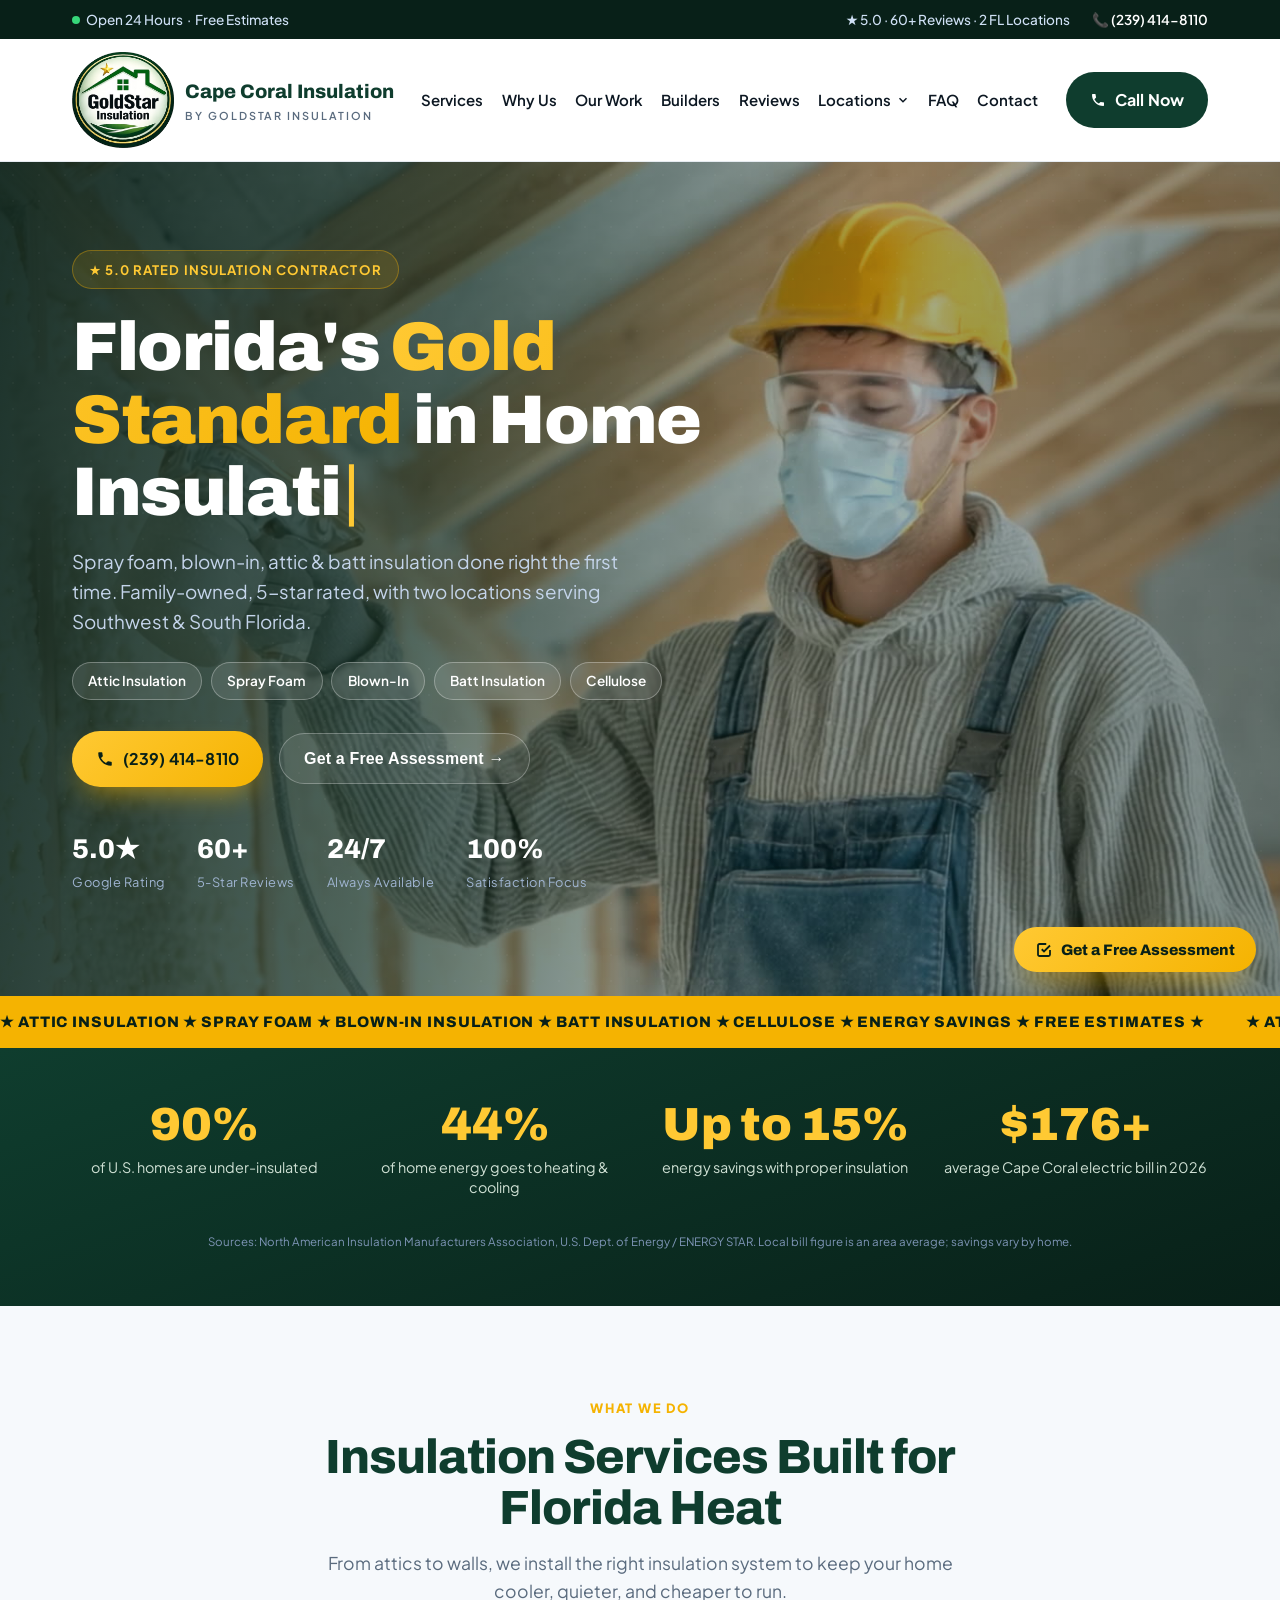
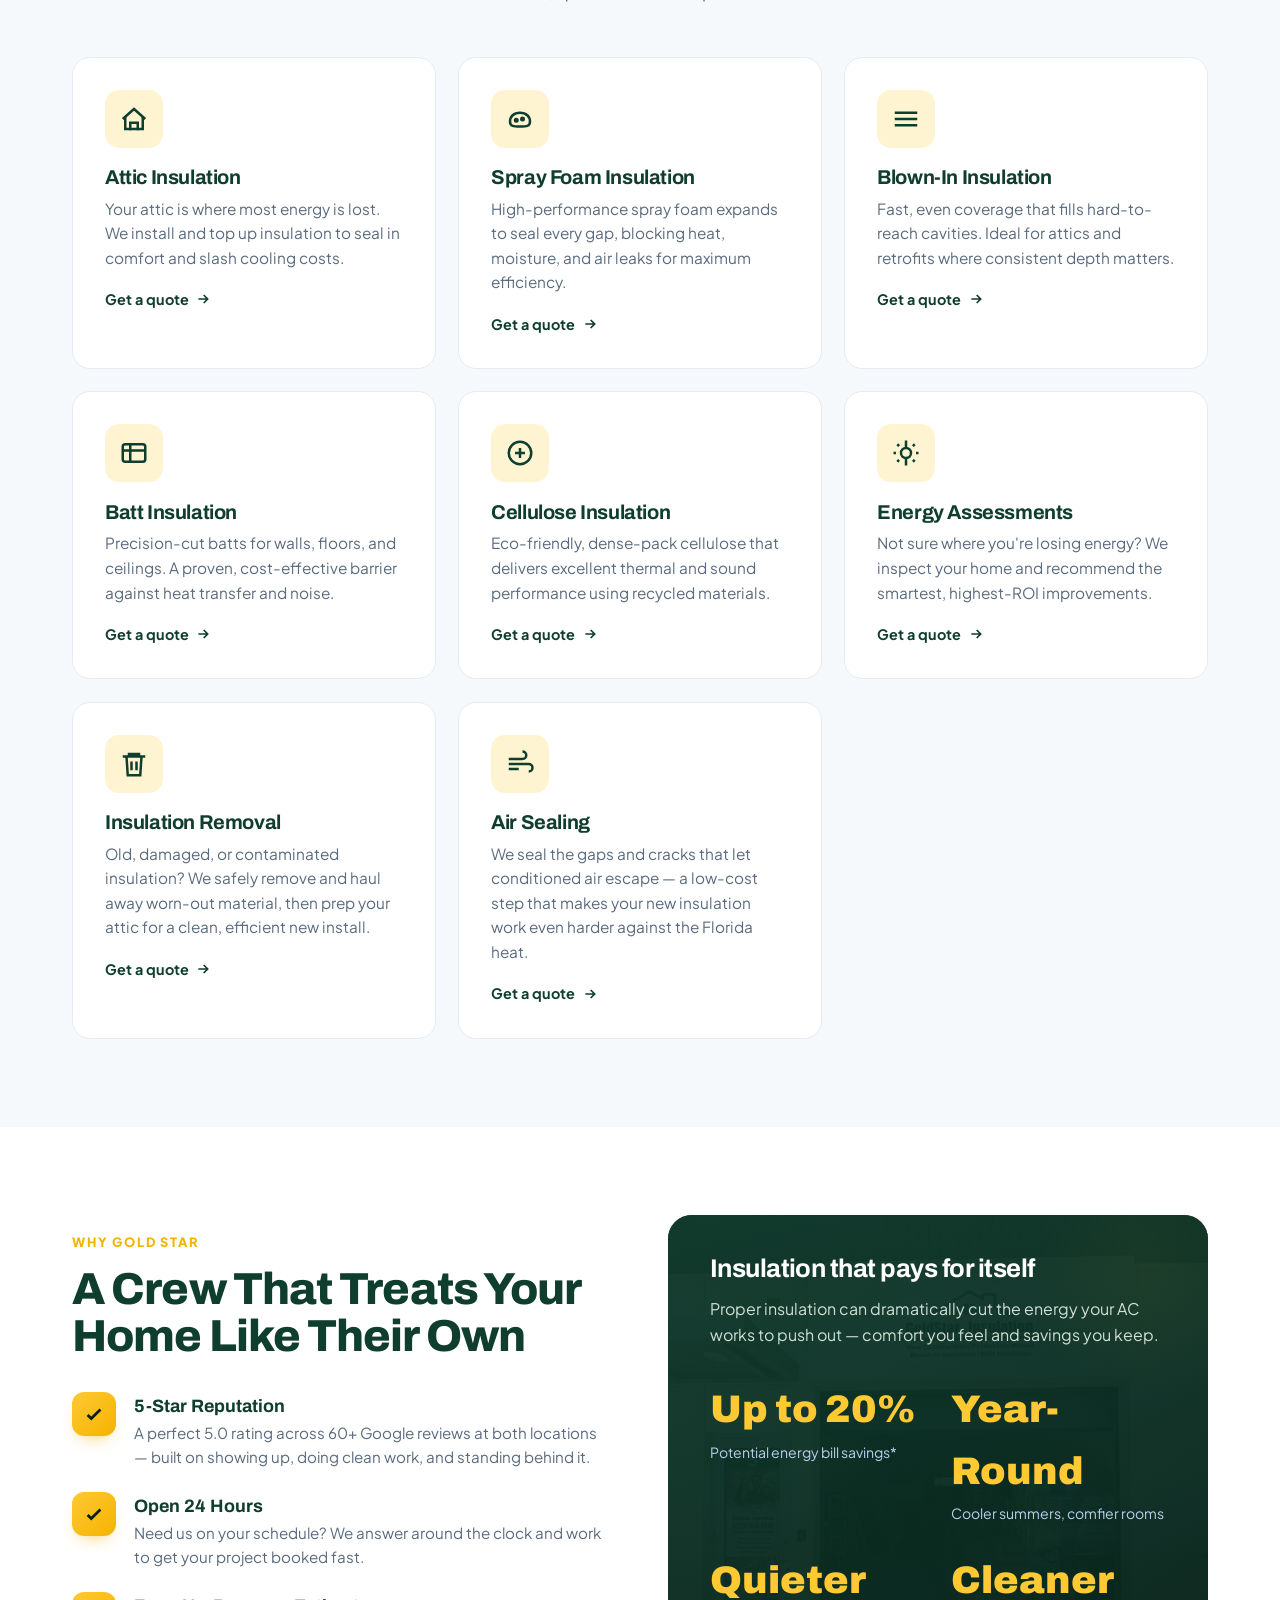
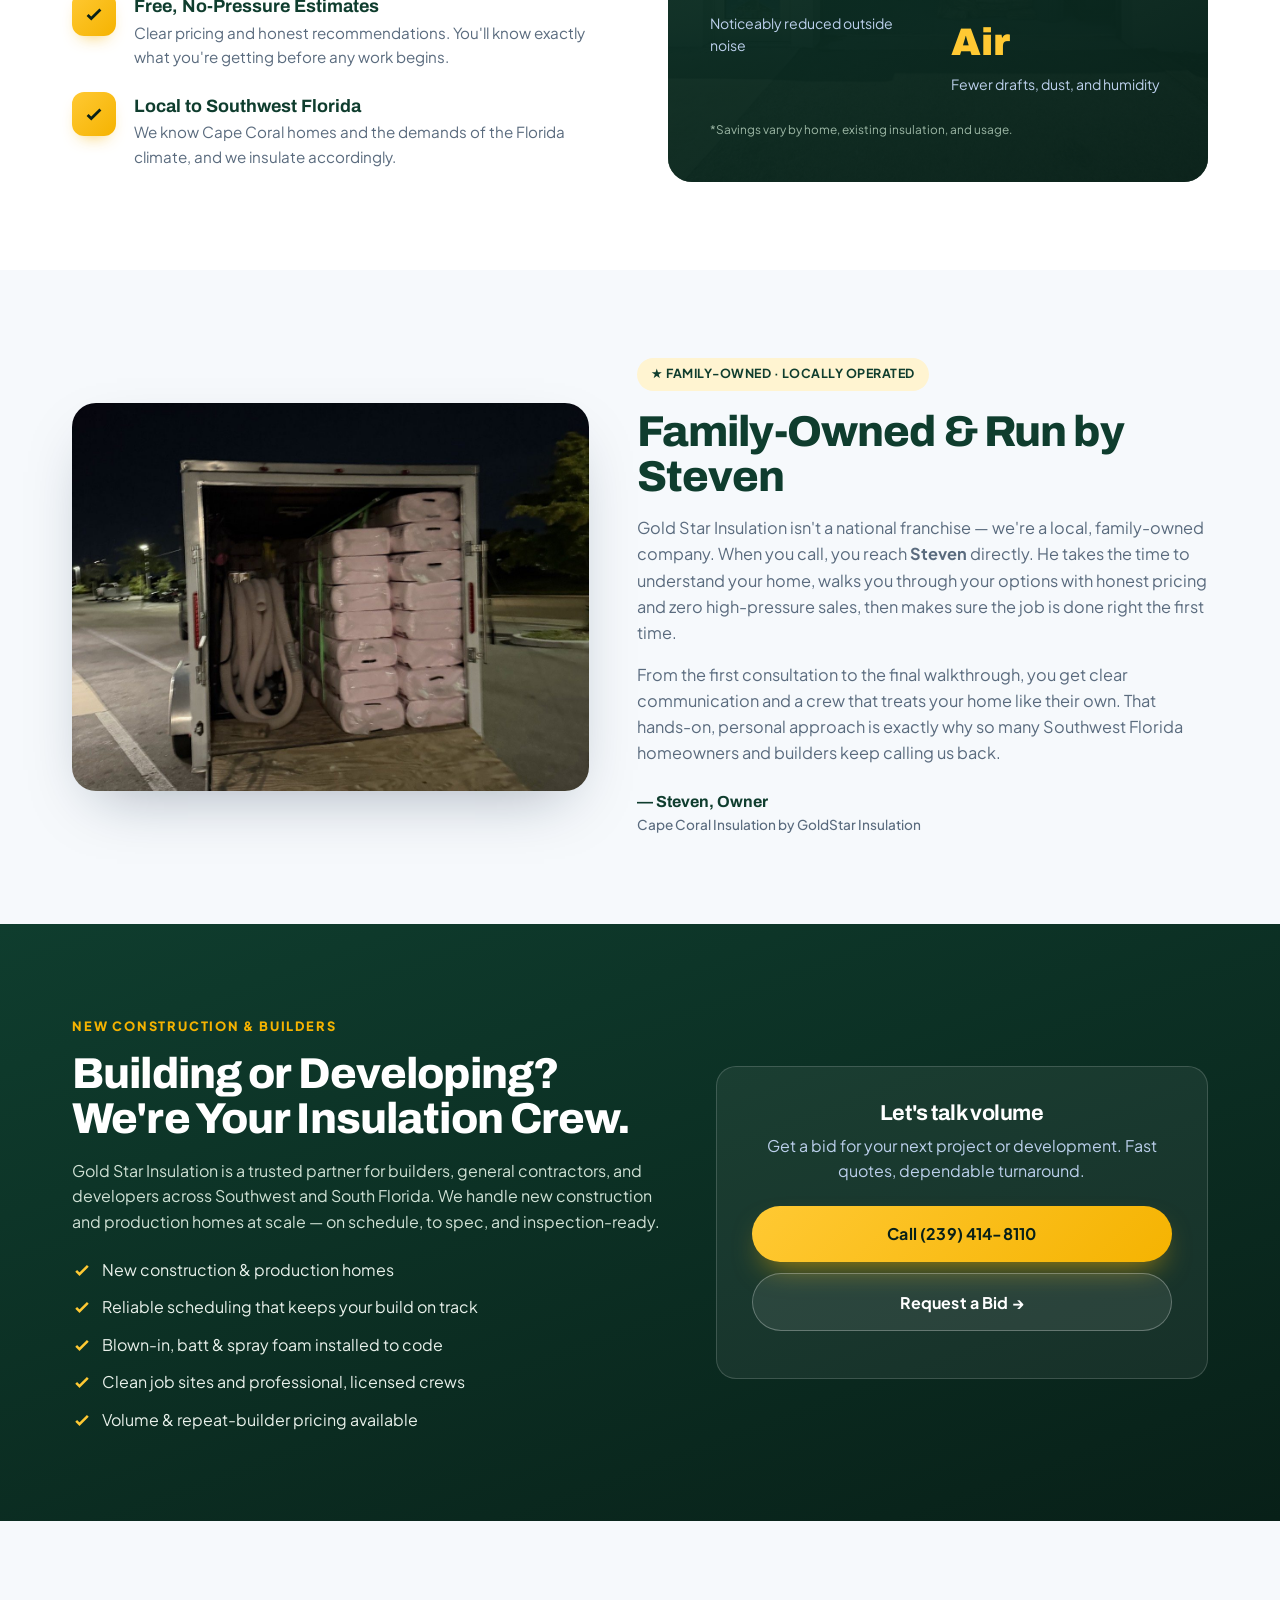
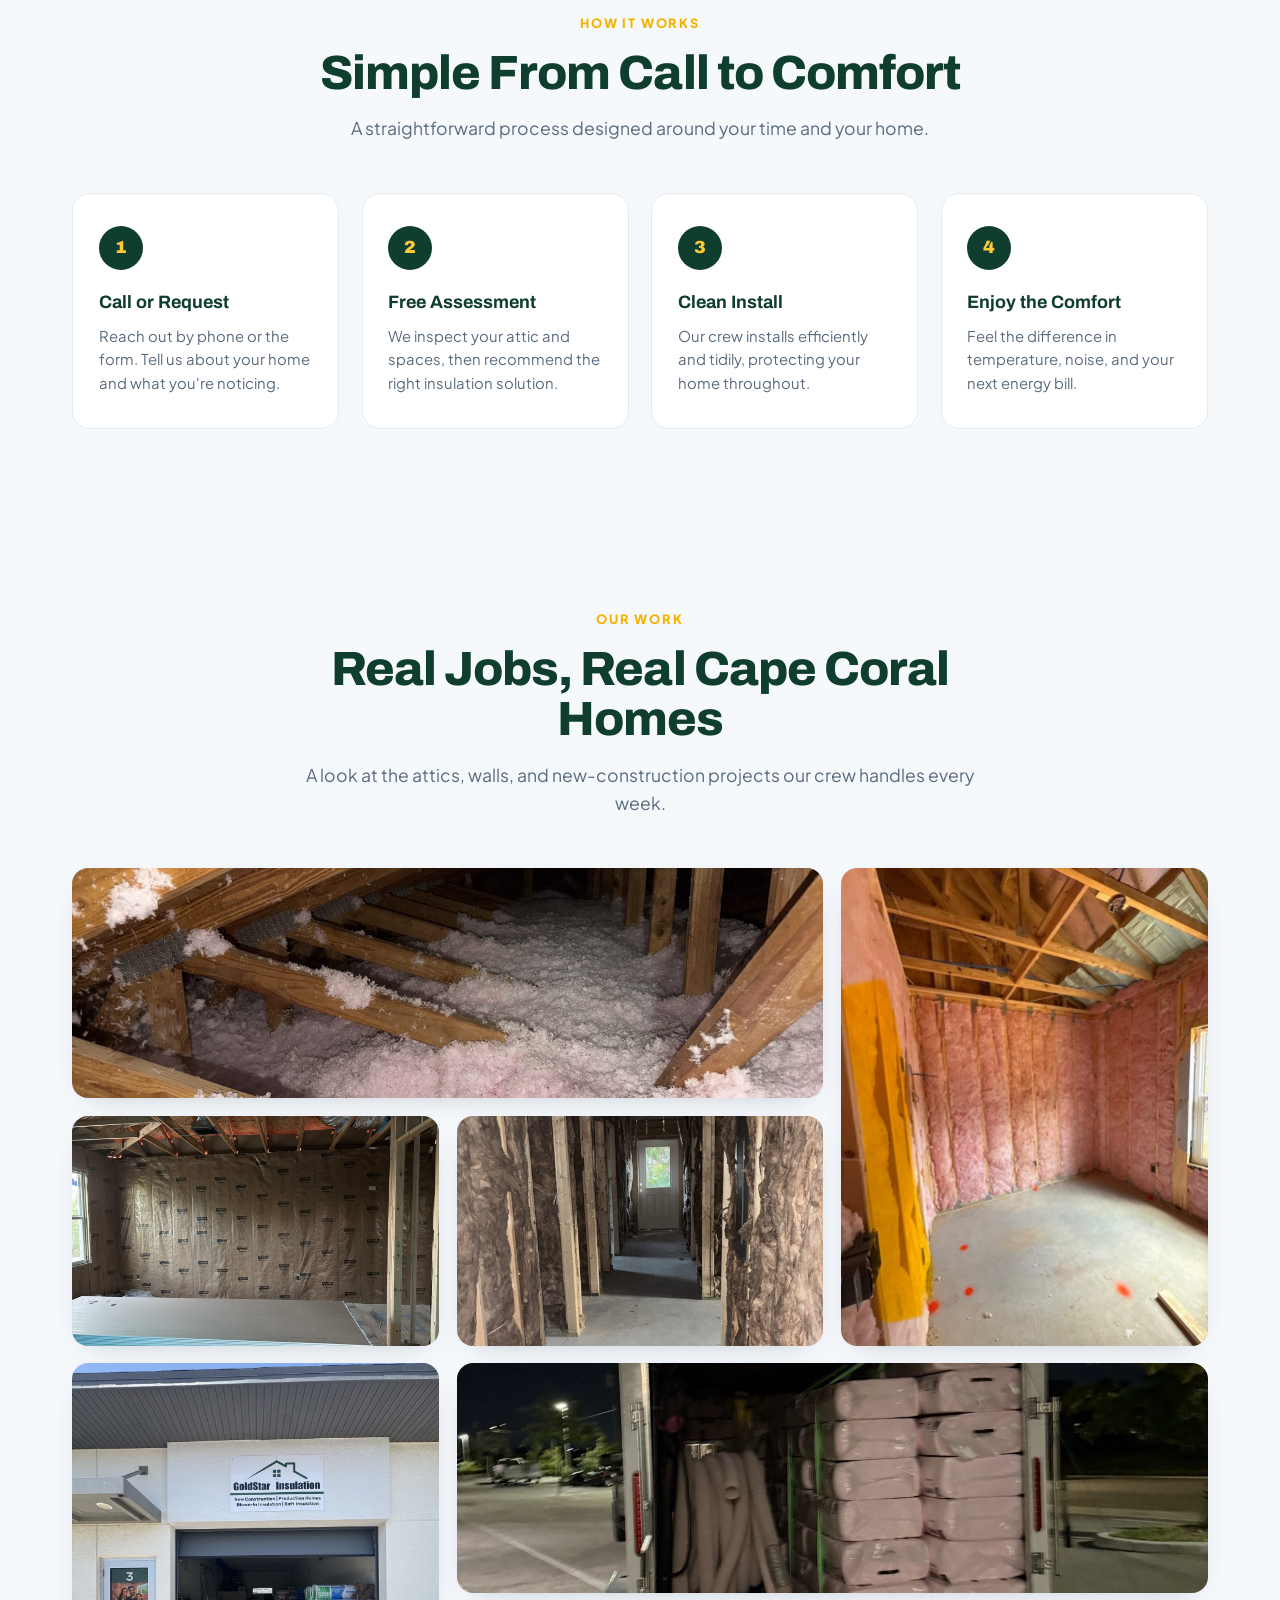
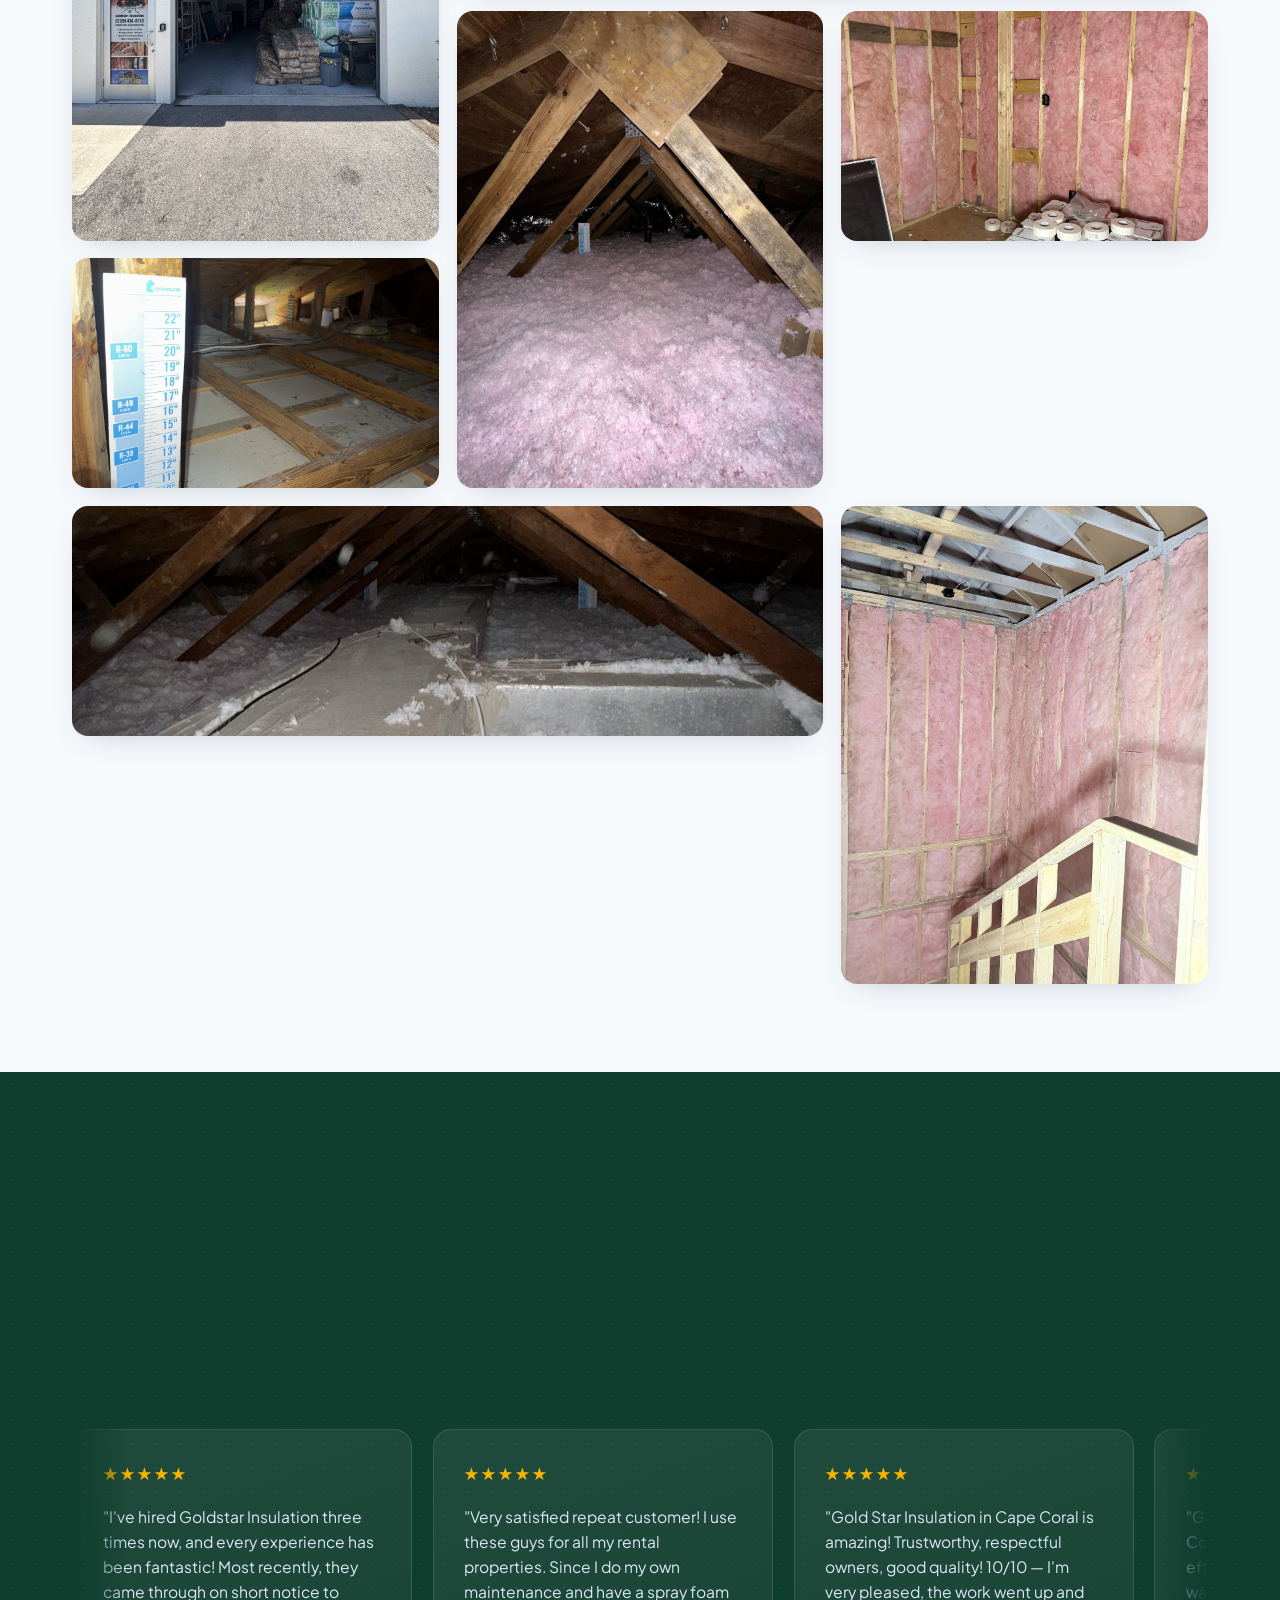
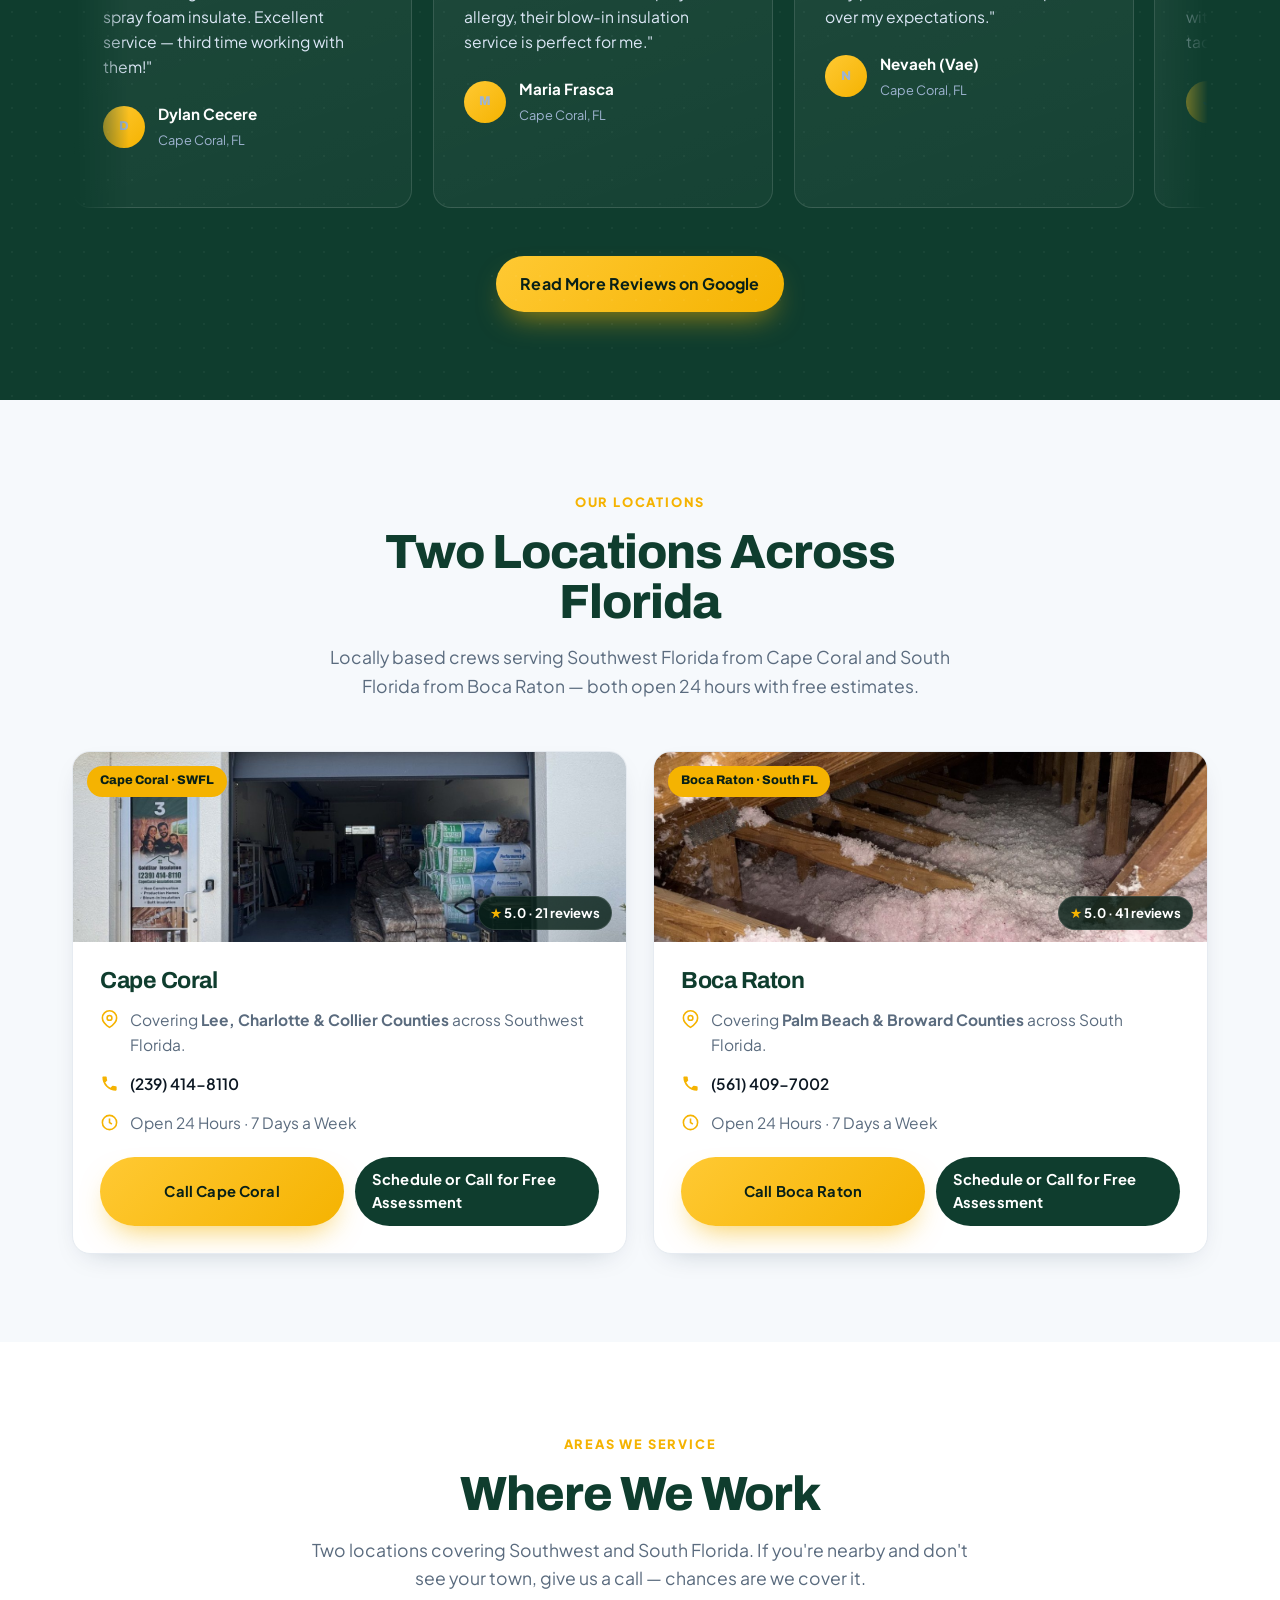
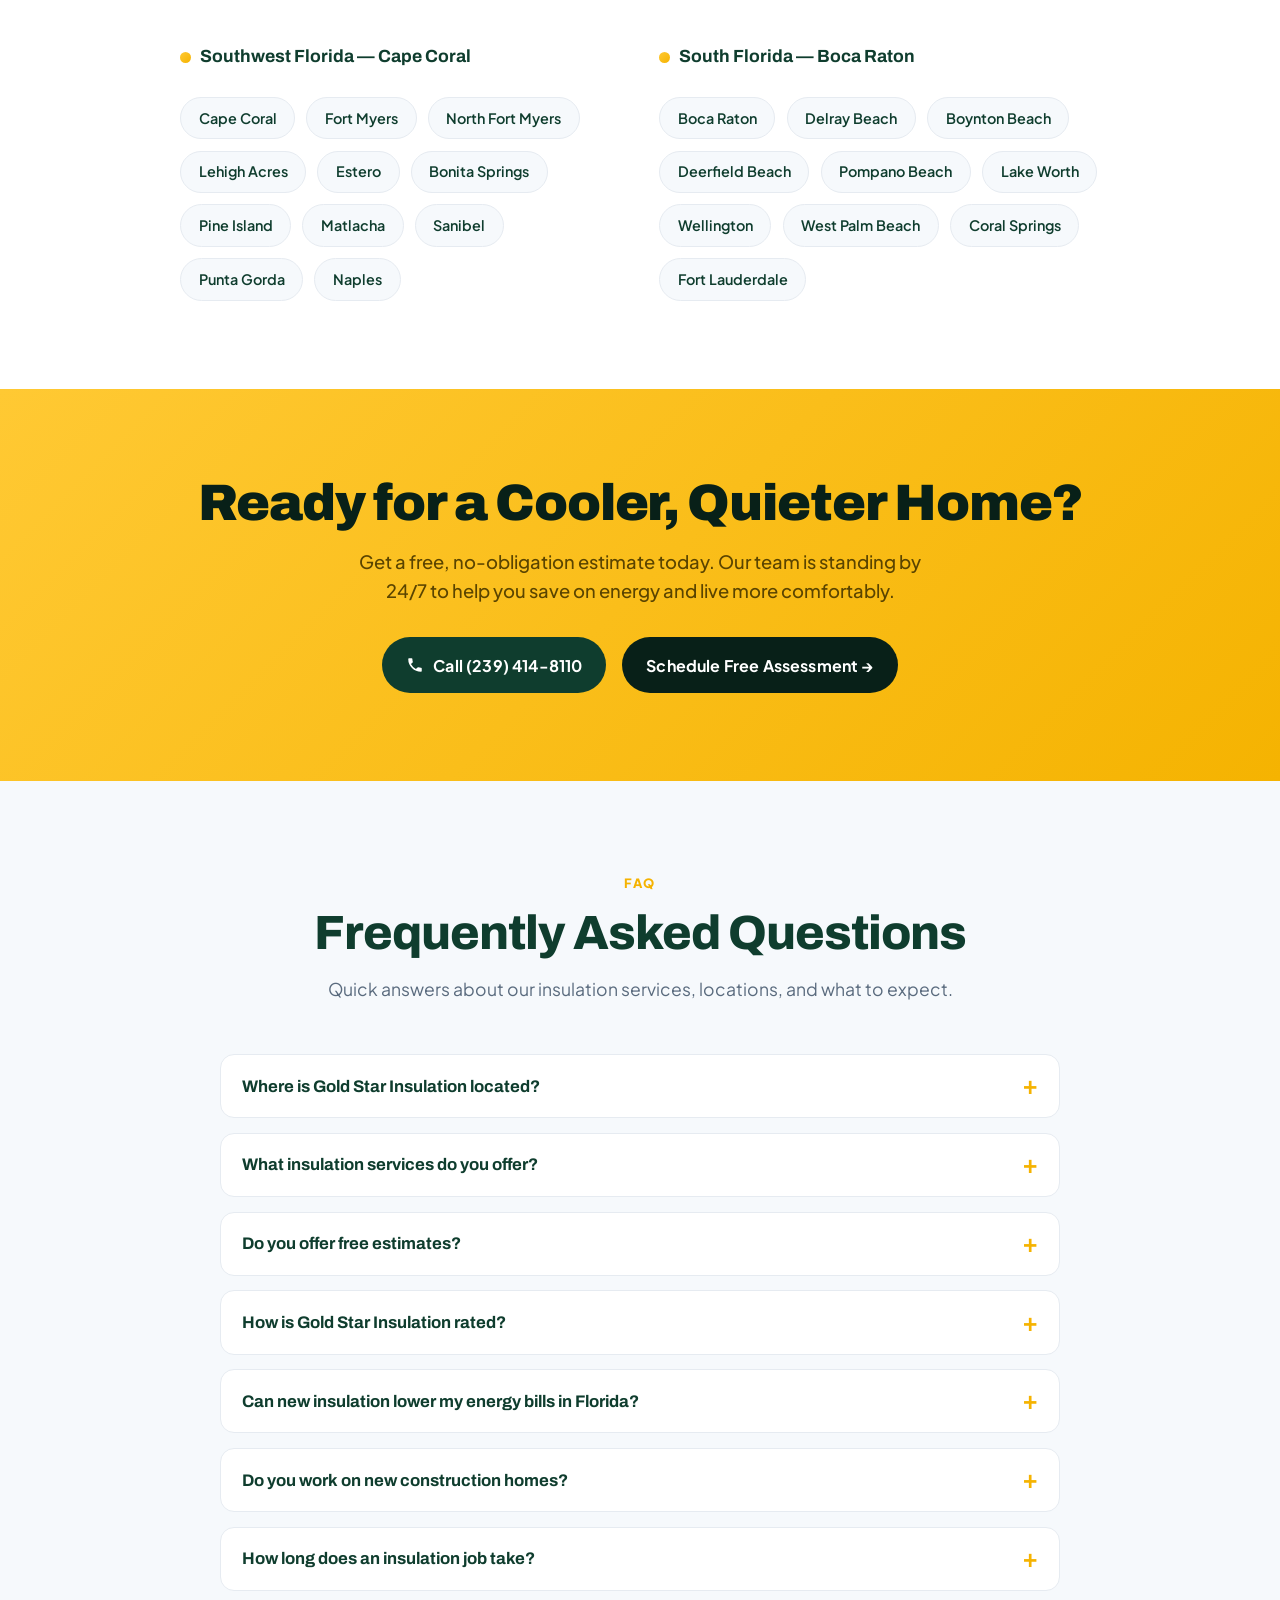
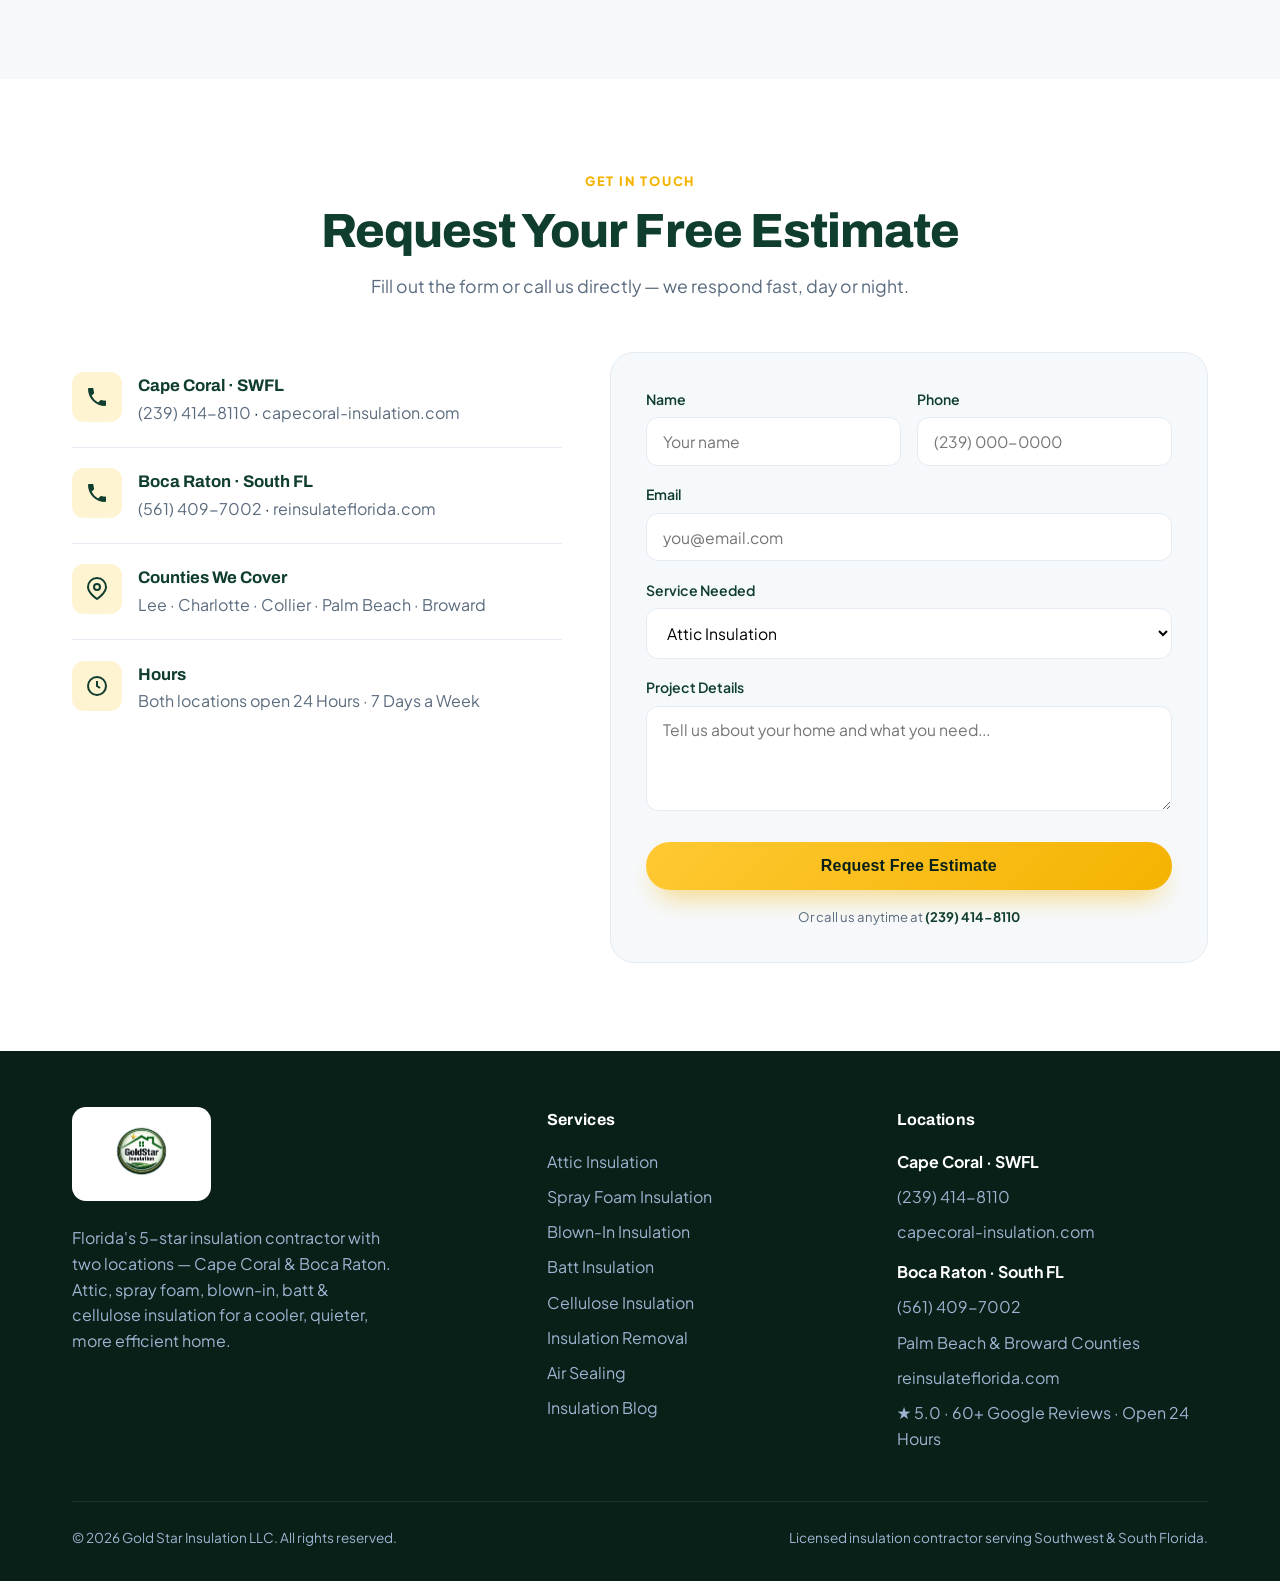
==== index.html @ adac6c90 "Add files via upload" ====
<!DOCTYPE html>
<html lang="en">
<head>
<meta charset="UTF-8" />
<meta name="viewport" content="width=device-width, initial-scale=1.0" />
<title>Cape Coral Insulation by GoldStar Insulation</title>
<meta name="description" content="Gold Star Insulation — 5.0-star rated insulation contractor with two Florida locations: Cape Coral (239-414-8110) and Boca Raton (561-409-7002). Spray foam, attic, blown-in, batt & cellulose insulation. Open 24 hours. Free estimates." />
<meta name="keywords" content="insulation contractor Cape Coral, insulation contractor Boca Raton, spray foam insulation Florida, attic insulation, blown-in insulation, batt insulation, cellulose insulation, insulation removal, air sealing, new construction insulation, builder insulation, Gold Star Insulation, insulation Fort Myers, insulation Naples, insulation Estero, insulation Bonita Springs, insulation Punta Gorda, insulation Sanibel, insulation Delray Beach, insulation Boynton Beach, insulation West Palm Beach, Southwest Florida insulation, South Florida insulation" />
<meta name="author" content="Gold Star Insulation" />
<meta name="robots" content="index, follow, max-image-preview:large" />
<meta name="theme-color" content="#0f3d2e" />
<link rel="canonical" href="https://gold-star-insulation.vercel.app/" />

<!-- Open Graph -->
<meta property="og:type" content="website" />
<meta property="og:site_name" content="Gold Star Insulation" />
<meta property="og:title" content="Gold Star Insulation | Cape Coral & Boca Raton, FL — Spray Foam, Attic & Blown-In Insulation" />
<meta property="og:description" content="5.0-star rated insulation contractor with two Florida locations. Spray foam, attic, blown-in, batt & cellulose. Open 24 hours. Free estimates." />
<meta property="og:url" content="https://gold-star-insulation.vercel.app/" />
<meta property="og:image" content="https://gold-star-insulation.vercel.app/hero-fiberglass-poster.jpg" />
<meta property="og:locale" content="en_US" />

<!-- Twitter -->
<meta name="twitter:card" content="summary_large_image" />
<meta name="twitter:title" content="Gold Star Insulation | Cape Coral & Boca Raton, FL" />
<meta name="twitter:description" content="5.0-star rated insulation contractor with two Florida locations. Spray foam, attic, blown-in & batt insulation. Open 24 hours." />
<meta name="twitter:image" content="https://gold-star-insulation.vercel.app/hero-fiberglass-poster.jpg" />
<link rel="preconnect" href="https://fonts.googleapis.com" />
<link rel="preconnect" href="https://fonts.gstatic.com" crossorigin />
<link href="https://fonts.googleapis.com/css2?family=Plus+Jakarta+Sans:wght@400;500;600;700;800&family=Archivo:wght@600;700;800;900&display=swap" rel="stylesheet" />
<style>
  :root{
    --navy:#0f3d2e;
    --navy-2:#16543d;
    --navy-deep:#082018;
    --gold:#f5b301;
    --gold-2:#ffc933;
    --gold-soft:#fff4d1;
    --ink:#0c1722;
    --slate:#5a6b7e;
    --line:#e6ebf1;
    --bg:#ffffff;
    --bg-soft:#f6f9fc;
    --white:#ffffff;
    --radius:18px;
    --shadow:0 24px 60px -24px rgba(11,31,58,.35);
    --shadow-sm:0 10px 30px -16px rgba(11,31,58,.28);
    --max:1180px;
  }
  *{box-sizing:border-box;margin:0;padding:0}
  html{scroll-behavior:smooth}
  body{
    font-family:'Plus Jakarta Sans',system-ui,-apple-system,Segoe UI,Roboto,sans-serif;
    color:var(--ink);
    background:var(--bg);
    line-height:1.6;
    -webkit-font-smoothing:antialiased;
    overflow-x:hidden;
  }
  h1,h2,h3,.display{font-family:'Archivo',sans-serif;line-height:1.05;letter-spacing:-.02em}
  a{color:inherit;text-decoration:none}
  img{max-width:100%;display:block}
  .wrap{width:100%;max-width:var(--max);margin:0 auto;padding:0 22px}
  .gold{color:var(--gold)}

  /* Buttons */
  .btn{
    display:inline-flex;align-items:center;gap:.55rem;
    font-weight:700;font-size:1rem;border:none;cursor:pointer;
    padding:.95rem 1.5rem;border-radius:999px;transition:.25s ease;
    letter-spacing:.01em;
  }
  .btn-gold{background:linear-gradient(135deg,var(--gold-2),var(--gold));color:var(--navy-deep);box-shadow:0 14px 30px -12px rgba(245,179,1,.7)}
  .btn-gold:hover{transform:translateY(-3px);box-shadow:0 22px 40px -14px rgba(245,179,1,.8)}
  .btn-ghost{background:rgba(255,255,255,.08);color:#fff;border:1.5px solid rgba(255,255,255,.28)}
  .btn-ghost:hover{background:rgba(255,255,255,.16);transform:translateY(-3px)}
  .btn-dark{background:var(--navy);color:#fff}
  .btn-dark:hover{background:var(--navy-2);transform:translateY(-3px)}

  /* Top bar */
  .topbar{background:var(--navy-deep);color:#cfe0f5;font-size:.85rem;font-weight:500}
  .topbar .wrap{display:flex;justify-content:space-between;align-items:center;gap:1rem;padding-top:.55rem;padding-bottom:.55rem;flex-wrap:wrap}
  .topbar a{color:#fff;font-weight:600}
  .topbar .tb-right{display:flex;gap:1.4rem;align-items:center;flex-wrap:wrap}
  .pill-live{display:inline-flex;align-items:center;gap:.4rem}
  .dot{width:8px;height:8px;border-radius:50%;background:#37d67a;box-shadow:0 0 0 0 rgba(55,214,122,.6);animation:pulse 2s infinite}
  @keyframes pulse{0%{box-shadow:0 0 0 0 rgba(55,214,122,.6)}70%{box-shadow:0 0 0 8px rgba(55,214,122,0)}100%{box-shadow:0 0 0 0 rgba(55,214,122,0)}}

  /* Header */
  header.nav{position:sticky;top:0;z-index:50;background:rgba(255,255,255,.86);backdrop-filter:saturate(160%) blur(14px);border-bottom:1px solid var(--line);transition:.3s}
  header.nav.scrolled{box-shadow:0 10px 30px -18px rgba(11,31,58,.4)}
  .nav .wrap{display:flex;align-items:center;justify-content:space-between;padding-top:.8rem;padding-bottom:.8rem}
  .brand{display:flex;align-items:center;gap:.7rem;font-family:'Archivo';font-weight:800;font-size:1.22rem;color:var(--navy)}
  .badge-star{width:42px;height:42px;border-radius:12px;background:linear-gradient(135deg,var(--gold-2),var(--gold));display:grid;place-items:center;box-shadow:0 8px 18px -8px rgba(245,179,1,.8)}
  .badge-star svg{width:24px;height:24px}
  .brand small{display:block;font-family:'Plus Jakarta Sans';font-weight:600;font-size:.68rem;letter-spacing:.18em;color:var(--slate);text-transform:uppercase}
  nav.links{display:flex;align-items:center;gap:1.15rem}
  nav.links a{font-weight:600;font-size:.94rem;color:var(--ink);position:relative;white-space:nowrap}
  nav.links a::after{content:"";position:absolute;left:0;bottom:-6px;width:0;height:2px;background:var(--gold);transition:.25s}
  nav.links a:hover::after{width:100%}
  .nav-cta{display:flex;align-items:center;gap:.8rem}
  /* Locations dropdown */
  .navdrop{position:relative}
  .navdrop-trigger{display:inline-flex;align-items:center;gap:.28rem}
  .navdrop-trigger .caret{width:14px;height:14px;transition:transform .25s}
  .navdrop:hover .navdrop-trigger .caret{transform:rotate(180deg)}
  .navdrop-menu{position:absolute;top:calc(100% + 16px);left:50%;transform:translateX(-50%) translateY(10px);background:#fff;border:1px solid var(--line);border-radius:14px;box-shadow:var(--shadow);padding:.5rem;min-width:230px;opacity:0;visibility:hidden;transition:.22s ease;z-index:60}
  .navdrop:hover .navdrop-menu,.navdrop.open .navdrop-menu{opacity:1;visibility:visible;transform:translateX(-50%) translateY(0)}
  .navdrop-menu::before{content:"";position:absolute;top:-16px;left:0;right:0;height:16px}
  .navdrop-menu a{display:block;padding:.65rem .85rem;border-radius:10px;font-weight:600;color:var(--ink);line-height:1.3}
  .navdrop-menu a small{font-weight:500;color:var(--slate);font-size:.78rem}
  .navdrop-menu a:hover{background:var(--bg-soft);color:var(--navy)}
  .navdrop-menu a::after{display:none}
  .menu-btn{display:none;background:none;border:none;cursor:pointer;flex-direction:column;gap:5px;padding:8px}
  .menu-btn span{width:26px;height:2.5px;background:var(--navy);border-radius:2px;transition:.3s}

  /* Hero */
  .hero{position:relative;background:
      radial-gradient(1200px 600px at 80% -10%,rgba(245,179,1,.18),transparent 60%),
      linear-gradient(160deg,var(--navy) 0%,var(--navy-deep) 100%);
    color:#fff;overflow:hidden;padding:5.5rem 0 6.5rem}
  .hero::before{content:"";position:absolute;inset:0;z-index:1;background-image:radial-gradient(rgba(255,255,255,.05) 1px,transparent 1px);background-size:26px 26px;opacity:.6}
  .hero-bg{position:absolute;inset:0;z-index:0;overflow:hidden}
  .hero-bg video{width:100%;height:100%;object-fit:cover}
  .hero-bg video{filter:brightness(1.08) contrast(1.05) saturate(1.05)}
  .hero-bg .ov{position:absolute;inset:0;background:linear-gradient(100deg,rgba(8,32,24,.92) 0%,rgba(10,40,30,.72) 34%,rgba(10,44,32,.34) 62%,rgba(8,32,24,.55) 100%)}
  .hero .wrap{position:relative;z-index:2}
  .hero-grid{position:relative;display:grid;grid-template-columns:1.15fr .85fr;gap:3rem;align-items:center}
  .hero.has-video .hero-grid{grid-template-columns:1fr}
  .hero.has-video .hero-left{max-width:720px}
  /* Floating assessment launcher + popup */
  .assess-fab{position:absolute;bottom:24px;right:24px;z-index:6;display:inline-flex;align-items:center;gap:.5rem;background:linear-gradient(135deg,var(--gold-2),var(--gold));color:var(--navy-deep);font-family:'Archivo';font-weight:800;font-size:.95rem;padding:.85rem 1.3rem;border:none;border-radius:999px;box-shadow:0 16px 34px -12px rgba(245,179,1,.75);cursor:pointer;transition:.25s}
  .assess-fab:hover{transform:translateY(-3px)}
  .assess-fab svg{width:18px;height:18px}
  .assess-pop{position:absolute;bottom:84px;right:24px;z-index:7;width:330px;max-width:calc(100vw - 40px);display:none}
  .assess-pop.open{display:block;animation:popin .22s ease}
  @keyframes popin{from{opacity:0;transform:translateY(12px)}to{opacity:1;transform:none}}
  .assess-pop .quote-card{margin:0;max-width:none;position:relative}
  .assess-x{position:absolute;top:8px;right:12px;background:none;border:none;font-size:1.5rem;line-height:1;color:var(--slate);cursor:pointer}
  .assess-x:hover{color:var(--ink)}
  /* Hero quote/lead-capture card */
  .quote-card{background:rgba(255,255,255,.97);border-radius:16px;padding:1.15rem 1.2rem 1.05rem;box-shadow:0 24px 60px -22px rgba(0,0,0,.55);max-width:320px;margin-left:auto}
  .qc-badge{display:inline-flex;align-items:center;gap:.35rem;font-size:.74rem;font-weight:600;color:var(--slate);background:var(--bg-soft);border:1px solid var(--line);padding:.25rem .6rem;border-radius:999px;margin-bottom:.7rem}
  .qc-badge .g{font-family:'Archivo';font-weight:800;color:#4285F4}
  .qc-badge .qc-stars{color:var(--gold);letter-spacing:1px}
  .qc-badge b{color:var(--ink)}
  .quote-card h3{font-family:'Archivo';font-size:1.25rem;color:var(--navy);line-height:1.1}
  .qc-sub{color:var(--slate);font-size:.83rem;margin:.3rem 0 .85rem}
  .quote-card form{display:flex;flex-direction:column;gap:.5rem}
  .quote-card input,.quote-card select{width:100%;padding:.62rem .75rem;border:1.5px solid var(--line);border-radius:10px;font-family:inherit;font-size:.9rem;background:#fff}
  .quote-card input:focus,.quote-card select:focus{outline:none;border-color:var(--gold);box-shadow:0 0 0 4px rgba(245,179,1,.16)}
  .qc-row{display:grid;grid-template-columns:1fr 1fr;gap:.5rem}
  .quote-card .btn-gold{width:100%;justify-content:center;margin-top:.15rem;padding:.7rem 1rem;font-size:.92rem}
  .qc-or{text-align:center;font-size:.82rem;color:var(--slate);margin-top:.15rem}
  .qc-or a{color:var(--navy);font-weight:700}
  @media(max-width:680px){ .assess-fab{display:none} .assess-pop{position:fixed;left:14px;right:14px;bottom:14px;width:auto;max-width:none} }
  .eyebrow{display:inline-flex;align-items:center;gap:.6rem;background:rgba(245,179,1,.12);border:1px solid rgba(245,179,1,.35);color:var(--gold-2);font-weight:700;font-size:.82rem;letter-spacing:.08em;text-transform:uppercase;padding:.5rem 1rem;border-radius:999px}
  .hero h1{font-size:clamp(2.5rem,5.4vw,4.3rem);font-weight:900;margin:1.4rem 0 1.1rem}
  .hero h1 .gline{background:linear-gradient(120deg,var(--gold-2),var(--gold));-webkit-background-clip:text;background-clip:text;color:transparent}
  .hero p.lead{font-size:1.18rem;color:#c4d4ea;max-width:560px;margin-bottom:2rem}
  .hero-svc{display:flex;flex-wrap:wrap;gap:.55rem;margin:-.4rem 0 1.9rem}
  .hero-svc span{background:rgba(255,255,255,.10);border:1px solid rgba(255,255,255,.30);color:#fff;font-weight:600;font-size:.85rem;padding:.45rem .95rem;border-radius:999px;backdrop-filter:blur(2px)}
  .tw-cursor{display:inline-block;color:var(--gold-2);font-weight:400;margin-left:.03em;transform:translateY(-.02em);animation:blink 1.05s steps(1) infinite}
  @keyframes blink{50%{opacity:0}}
  .hero-cta{display:flex;gap:1rem;flex-wrap:wrap;align-items:center}
  .hero-trust{display:flex;gap:2rem;margin-top:2.6rem;flex-wrap:wrap}
  .hero-trust .t{display:flex;flex-direction:column}
  .hero-trust .n{font-family:'Archivo';font-weight:800;font-size:1.7rem;color:#fff}
  .hero-trust .l{font-size:.8rem;color:#9fb4d1;letter-spacing:.04em}
  .stars{color:var(--gold);letter-spacing:2px}

  /* Hero card */
  .hero-card{position:relative;background:linear-gradient(160deg,#ffffff,#f3f7fc);border-radius:24px;padding:2rem;color:var(--ink);box-shadow:var(--shadow);transform:rotate(-1.2deg)}
  .hero-card .rt{display:flex;align-items:center;gap:.8rem;margin-bottom:1.2rem}
  .hero-card .gmark{width:38px;height:38px;border-radius:10px;background:#fff;border:1px solid var(--line);display:grid;place-items:center;font-family:'Archivo';font-weight:800;color:#4285F4}
  .hero-card .score{font-family:'Archivo';font-weight:900;font-size:2.4rem;line-height:1}
  .hero-card .quote{font-size:.97rem;color:#33445a;border-left:3px solid var(--gold);padding-left:1rem;margin:1.1rem 0}
  .hero-card .who{font-size:.85rem;color:var(--slate);font-weight:600}
  .float-badge{position:absolute;bottom:-22px;right:-14px;background:var(--navy);color:#fff;border-radius:14px;padding:.8rem 1.1rem;display:flex;align-items:center;gap:.6rem;box-shadow:var(--shadow-sm);transform:rotate(2deg)}
  .float-badge svg{width:26px;height:26px;color:var(--gold)}
  .float-badge b{font-family:'Archivo';font-size:1rem;display:block}
  .float-badge span{font-size:.72rem;color:#9fb4d1}

  /* Marquee */
  .marquee{background:var(--gold);color:var(--navy-deep);overflow:hidden;white-space:nowrap;font-family:'Archivo';font-weight:800;text-transform:uppercase;letter-spacing:.06em;font-size:.95rem}
  .marquee .track{display:inline-flex;gap:2.4rem;padding:.85rem 0;animation:scroll 28s linear infinite}
  .marquee .track span{display:inline-flex;align-items:center;gap:2.4rem}
  @keyframes scroll{from{transform:translateX(0)}to{transform:translateX(-50%)}}

  /* Sections */
  section{padding:5.5rem 0}
  .sec-head{max-width:680px;margin:0 auto 3.2rem;text-align:center}
  .sec-tag{display:inline-block;color:var(--gold);font-weight:800;letter-spacing:.14em;text-transform:uppercase;font-size:.8rem;margin-bottom:.9rem}
  .sec-head h2{font-size:clamp(2rem,4vw,3rem);font-weight:800;color:var(--navy)}
  .sec-head p{color:var(--slate);font-size:1.1rem;margin-top:1rem}

  /* Services */
  .services{background:var(--bg-soft)}
  .svc-grid{display:grid;grid-template-columns:repeat(3,1fr);gap:1.4rem}
  .svc{background:#fff;border:1px solid var(--line);border-radius:var(--radius);padding:2rem;transition:.3s;position:relative;overflow:hidden}
  .svc::after{content:"";position:absolute;left:0;top:0;height:4px;width:100%;background:linear-gradient(90deg,var(--gold-2),var(--gold));transform:scaleX(0);transform-origin:left;transition:.35s}
  .svc:hover{transform:translateY(-8px);box-shadow:var(--shadow);border-color:transparent}
  .svc:hover::after{transform:scaleX(1)}
  .svc .ic{width:58px;height:58px;border-radius:14px;background:var(--gold-soft);display:grid;place-items:center;margin-bottom:1.2rem}
  .svc .ic svg{width:30px;height:30px;color:var(--navy)}
  .svc h3{font-size:1.25rem;color:var(--navy);margin-bottom:.55rem}
  .svc p{color:var(--slate);font-size:.96rem}
  .svc .more{margin-top:1.1rem;font-weight:700;color:var(--navy);font-size:.9rem;display:inline-flex;align-items:center;gap:.4rem}
  .svc .more svg{width:16px;height:16px;transition:.25s}
  .svc:hover .more svg{transform:translateX(4px)}

  /* Why */
  .why-grid{display:grid;grid-template-columns:1fr 1fr;gap:3.5rem;align-items:center}
  .why-list{display:grid;gap:1.4rem;margin-top:2rem}
  .why-item{display:flex;gap:1.1rem;align-items:flex-start}
  .why-item .ck{flex:none;width:44px;height:44px;border-radius:12px;background:linear-gradient(135deg,var(--gold-2),var(--gold));display:grid;place-items:center;box-shadow:0 8px 18px -10px rgba(245,179,1,.9)}
  .why-item .ck svg{width:22px;height:22px;color:var(--navy-deep)}
  .why-item h4{font-family:'Archivo';font-size:1.12rem;color:var(--navy)}
  .why-item p{color:var(--slate);font-size:.95rem}
  .why-visual{background:linear-gradient(160deg,var(--navy),var(--navy-deep));border-radius:24px;padding:2.6rem;color:#fff;position:relative;overflow:hidden}
  .why-visual::before{content:"";position:absolute;width:240px;height:240px;border-radius:50%;background:radial-gradient(circle,rgba(245,179,1,.4),transparent 70%);top:-60px;right:-60px}
  .why-visual h3{font-size:1.6rem;position:relative}
  .why-stats{display:grid;grid-template-columns:1fr 1fr;gap:1.6rem;margin-top:2rem;position:relative}
  .why-stats .s .n{font-family:'Archivo';font-weight:900;font-size:2.4rem;color:var(--gold-2)}
  .why-stats .s .l{color:#bcd0ec;font-size:.88rem}

  /* Process */
  .proc-grid{display:grid;grid-template-columns:repeat(4,1fr);gap:1.4rem;counter-reset:step}
  .step{background:#fff;border:1px solid var(--line);border-radius:var(--radius);padding:2rem 1.6rem;position:relative}
  .step .num{font-family:'Archivo';font-weight:900;font-size:1.1rem;width:44px;height:44px;border-radius:50%;background:var(--navy);color:var(--gold-2);display:grid;place-items:center;margin-bottom:1.1rem}
  .step h4{font-family:'Archivo';color:var(--navy);font-size:1.12rem;margin-bottom:.5rem}
  .step p{color:var(--slate);font-size:.93rem}

  /* Reviews */
  .reviews{background:var(--navy);color:#fff;position:relative;overflow:hidden}
  .reviews::before{content:"";position:absolute;inset:0;background-image:radial-gradient(rgba(255,255,255,.04) 1px,transparent 1px);background-size:24px 24px}
  .reviews .sec-head h2{color:#fff}
  .reviews .sec-head p{color:#bcd0ec}
  .rev-grid{display:grid;grid-template-columns:repeat(3,1fr);gap:1.4rem;position:relative}
  /* Reviews marquee */
  .rev-marquee{position:relative;overflow:hidden;-webkit-mask-image:linear-gradient(90deg,transparent,#000 5%,#000 95%,transparent);mask-image:linear-gradient(90deg,transparent,#000 5%,#000 95%,transparent)}
  .rev-track{display:flex;gap:1.3rem;width:max-content;animation:revscroll 90s linear infinite;will-change:transform}
  .rev-marquee:hover .rev-track{animation-play-state:paused}
  .rev-track .rev{width:340px;flex:none;margin:.4rem 0}
  @keyframes revscroll{from{transform:translateX(0)}to{transform:translateX(-50%)}}
  @media(max-width:680px){ .rev-track .rev{width:280px} }
  .rev{background:linear-gradient(160deg,rgba(255,255,255,.07),rgba(255,255,255,.03));border:1px solid rgba(255,255,255,.12);border-radius:var(--radius);padding:1.9rem}
  .rev .stars{font-size:1.05rem;margin-bottom:1rem}
  .rev p{color:#dce7f6;font-size:.98rem}
  .rev .who{display:flex;align-items:center;gap:.8rem;margin-top:1.4rem}
  .rev .av{width:42px;height:42px;border-radius:50%;background:linear-gradient(135deg,var(--gold-2),var(--gold));display:grid;place-items:center;font-family:'Archivo';font-weight:800;color:var(--navy-deep)}
  .rev .who b{display:block;font-size:.95rem}
  .rev .who span{font-size:.8rem;color:#9fb4d1}

  /* Service area */
  .area-grid{display:grid;grid-template-columns:1fr 1fr;gap:3rem;align-items:center}
  .area-chips{display:flex;flex-wrap:wrap;gap:.7rem;margin-top:1.6rem}
  .chip{background:var(--bg-soft);border:1px solid var(--line);border-radius:999px;padding:.55rem 1.1rem;font-weight:600;font-size:.9rem;color:var(--navy)}
  .area-card{background:var(--bg-soft);border:1px solid var(--line);border-radius:24px;padding:2.4rem;text-align:center}
  .area-card .big{font-family:'Archivo';font-weight:900;font-size:3.2rem;color:var(--navy);line-height:1}
  .area-card .lbl{color:var(--slate);font-weight:600;margin-top:.3rem}

  /* Locations */
  .loc-grid{display:grid;grid-template-columns:1fr 1fr;gap:1.6rem}
  .loc-card{background:#fff;border:1px solid var(--line);border-radius:var(--radius);overflow:hidden;box-shadow:var(--shadow-sm);display:flex;flex-direction:column;transition:.3s}
  .loc-card:hover{transform:translateY(-6px);box-shadow:var(--shadow)}
  .loc-card .top{position:relative;height:190px;overflow:hidden}
  .loc-card .top img{width:100%;height:100%;object-fit:cover}
  .loc-card .top .badge{position:absolute;top:14px;left:14px;background:var(--gold);color:var(--navy-deep);font-weight:800;font-size:.78rem;padding:.35rem .8rem;border-radius:999px;font-family:'Archivo'}
  .loc-card .top .rev{position:absolute;bottom:12px;right:14px;background:rgba(8,32,24,.82);color:#fff;font-weight:700;font-size:.82rem;padding:.35rem .7rem;border-radius:999px}
  .loc-card .top .rev .s{color:var(--gold)}
  .loc-card .body{padding:1.7rem;display:flex;flex-direction:column;gap:.9rem;flex:1}
  .loc-card h3{font-family:'Archivo';color:var(--navy);font-size:1.45rem}
  .loc-card .row{display:flex;gap:.7rem;align-items:flex-start;color:var(--slate);font-size:.97rem}
  .loc-card .row svg{flex:none;width:19px;height:19px;color:var(--gold);margin-top:2px}
  .loc-card .row a{color:var(--ink);font-weight:600}
  .loc-card .row a:hover{color:var(--gold)}
  .loc-actions{display:flex;gap:.7rem;margin-top:auto;padding-top:.4rem;flex-wrap:wrap}
  .loc-actions .btn{padding:.7rem 1.05rem;font-size:.92rem;flex:1;justify-content:center;min-width:130px}
  @media(max-width:760px){ .loc-grid{grid-template-columns:1fr} }

  /* CTA */
  .cta{background:linear-gradient(135deg,var(--gold-2),var(--gold));text-align:center;color:var(--navy-deep)}
  .cta h2{font-size:clamp(2rem,4.4vw,3.2rem);font-weight:900;color:var(--navy-deep)}
  .cta p{font-size:1.15rem;max-width:600px;margin:1rem auto 2rem;color:#5a4400;font-weight:500}
  .cta .hero-cta{justify-content:center}

  /* Contact */
  .contact-grid{display:grid;grid-template-columns:.9fr 1.1fr;gap:3rem}
  .info-item{display:flex;gap:1rem;align-items:flex-start;padding:1.3rem 0;border-bottom:1px solid var(--line)}
  .info-item:last-child{border-bottom:none}
  .info-item .ic{flex:none;width:50px;height:50px;border-radius:12px;background:var(--gold-soft);display:grid;place-items:center}
  .info-item .ic svg{width:24px;height:24px;color:var(--navy)}
  .info-item b{font-family:'Archivo';color:var(--navy);font-size:1.05rem}
  .info-item a,.info-item span{color:var(--slate);font-size:1rem}
  .info-item a:hover{color:var(--gold)}
  form{background:var(--bg-soft);border:1px solid var(--line);border-radius:24px;padding:2.2rem}
  .field{margin-bottom:1.1rem}
  .field label{display:block;font-weight:600;font-size:.88rem;color:var(--navy);margin-bottom:.45rem}
  .field input,.field select,.field textarea{width:100%;padding:.85rem 1rem;border:1.5px solid var(--line);border-radius:12px;font-family:inherit;font-size:.98rem;background:#fff;transition:.2s}
  .field input:focus,.field select:focus,.field textarea:focus{outline:none;border-color:var(--gold);box-shadow:0 0 0 4px rgba(245,179,1,.15)}
  .field-row{display:grid;grid-template-columns:1fr 1fr;gap:1rem}
  form .btn-gold{width:100%;justify-content:center;margin-top:.4rem}
  .form-note{font-size:.82rem;color:var(--slate);text-align:center;margin-top:1rem}

  /* Footer */
  footer{background:var(--navy-deep);color:#9fb4d1;padding:3.5rem 0 2rem}
  .foot-grid{display:grid;grid-template-columns:1.4fr 1fr 1fr;gap:2.5rem;padding-bottom:2.5rem;border-bottom:1px solid rgba(255,255,255,.08)}
  footer .brand{color:#fff}
  footer h5{color:#fff;font-family:'Archivo';font-size:1rem;margin-bottom:1rem;letter-spacing:.02em}
  footer ul{list-style:none}
  footer ul li{margin-bottom:.6rem}
  footer ul li a:hover{color:var(--gold-2)}
  .foot-bottom{display:flex;justify-content:space-between;align-items:center;padding-top:1.6rem;font-size:.85rem;flex-wrap:wrap;gap:.6rem}

  /* Logo image */
  .logo-img{height:96px;width:auto;display:block}
  @media(max-width:680px){ .logo-img{height:68px} }
  .footer-logo{background:#fff;padding:10px 14px;border-radius:14px;display:inline-block}
  .footer-logo img{height:74px;width:auto;display:block}

  /* Hero photo card */
  .hero-photo{position:relative;border-radius:24px;overflow:hidden;box-shadow:var(--shadow);transform:rotate(-1.2deg);aspect-ratio:4/5}
  .hero-photo img{width:100%;height:100%;object-fit:cover}
  .hero-photo .grad{position:absolute;inset:0;background:linear-gradient(180deg,rgba(8,32,24,0) 40%,rgba(8,32,24,.85) 100%)}
  .hero-photo .cap{position:absolute;left:18px;bottom:18px;right:18px;color:#fff}
  .hero-photo .cap .stars{color:var(--gold);font-size:1.05rem;letter-spacing:2px}
  .hero-photo .cap b{font-family:'Archivo';font-size:1.05rem;display:block;margin-top:.2rem}
  .hero-photo .cap span{font-size:.82rem;color:#cfe0d4}

  /* Why visual with photo */
  .why-visual.photo{background:#082018;padding:0;overflow:hidden}
  .why-visual.photo .bg{position:absolute;inset:0}
  .why-visual.photo .bg img{width:100%;height:100%;object-fit:cover;opacity:.32}
  .why-visual.photo .bg::after{content:"";position:absolute;inset:0;background:linear-gradient(160deg,rgba(15,61,46,.82),rgba(8,32,24,.92))}
  .why-visual.photo .inner{position:relative;padding:2.6rem}

  /* Gallery */
  .gallery{background:var(--bg-soft)}
  .gal-grid{display:grid;grid-template-columns:repeat(3,1fr);grid-auto-rows:230px;gap:1.1rem}
  .gal{position:relative;border-radius:16px;overflow:hidden;box-shadow:var(--shadow-sm);cursor:pointer}
  .gal img{width:100%;height:100%;object-fit:cover;transition:.55s ease}
  .gal:hover img{transform:scale(1.08)}
  .gal .lbl{position:absolute;left:0;right:0;bottom:0;padding:1.4rem 1rem .9rem;color:#fff;font-family:'Archivo';font-weight:700;font-size:.98rem;background:linear-gradient(180deg,transparent,rgba(8,32,24,.85));opacity:0;transform:translateY(8px);transition:.35s}
  .gal:hover .lbl{opacity:1;transform:none}
  .gal.tall{grid-row:span 2}
  .gal.wide{grid-column:span 2}
  @media(max-width:680px){
    .gal-grid{grid-template-columns:1fr 1fr;grid-auto-rows:150px}
    .gal.wide{grid-column:span 2}
    .gal.tall{grid-row:span 1}
  }

  /* Lightbox */
  .lb{position:fixed;inset:0;background:rgba(6,20,15,.92);z-index:100;display:none;align-items:center;justify-content:center;padding:24px}
  .lb.open{display:flex}
  .lb img{max-width:92vw;max-height:88vh;border-radius:12px;box-shadow:0 30px 80px -20px rgba(0,0,0,.8)}
  .lb .x{position:absolute;top:20px;right:26px;color:#fff;font-size:2.2rem;cursor:pointer;font-family:'Archivo';line-height:1}

  /* Areas We Service */
  .areas-wrap{display:grid;grid-template-columns:1fr 1fr;gap:2.4rem;max-width:920px;margin:0 auto}
  .areas-col h4{font-family:'Archivo';color:var(--navy);font-size:1.1rem;margin-bottom:1.1rem;display:flex;align-items:center;gap:.55rem}
  .dotg{width:11px;height:11px;border-radius:50%;background:linear-gradient(135deg,var(--gold-2),var(--gold));display:inline-block;flex:none}
  @media(max-width:680px){ .areas-wrap{grid-template-columns:1fr;gap:1.8rem} }

  /* FAQ accordion */
  .faq-list{max-width:840px;margin:0 auto;display:flex;flex-direction:column;gap:.9rem}
  .faq-item{background:#fff;border:1px solid var(--line);border-radius:14px;overflow:hidden;transition:border-color .2s,box-shadow .2s}
  .faq-item.open{border-color:transparent;box-shadow:var(--shadow-sm)}
  .faq-q{width:100%;text-align:left;background:none;border:none;cursor:pointer;font-family:'Archivo';font-weight:700;font-size:1.05rem;color:var(--navy);padding:1.15rem 1.3rem;display:flex;justify-content:space-between;align-items:center;gap:1rem}
  .faq-ic{flex:none;font-family:'Archivo';font-size:1.6rem;color:var(--gold);transition:transform .25s;line-height:1}
  .faq-item.open .faq-ic{transform:rotate(45deg)}
  .faq-a{max-height:0;overflow:hidden;transition:max-height .3s ease}
  .faq-a p{padding:0 1.3rem 1.2rem;color:var(--slate);font-size:.98rem;margin:0;line-height:1.6}
  .faq-item.open .faq-a{max-height:360px}

  /* Stat band */
  .statband{background:linear-gradient(160deg,var(--navy),var(--navy-deep));color:#fff;padding:3.4rem 0}
  .statband .wrap{display:grid;grid-template-columns:repeat(4,1fr);gap:1.6rem;text-align:center}
  .statband .st .n{font-family:'Archivo';font-weight:900;font-size:clamp(2rem,4vw,2.9rem);color:var(--gold-2);line-height:1}
  .statband .st .l{color:#cfe0d4;font-size:.9rem;margin-top:.55rem;line-height:1.4}
  .statband .src{grid-column:1/-1;color:#7e95b6;font-size:.72rem;margin-top:.6rem}
  @media(max-width:680px){ .statband .wrap{grid-template-columns:1fr 1fr;gap:1.8rem} }

  /* About / Family-owned */
  .about-grid{display:grid;grid-template-columns:.95fr 1.05fr;gap:3rem;align-items:center}
  .about-photo{border-radius:24px;overflow:hidden;box-shadow:var(--shadow);aspect-ratio:4/3}
  .about-photo img{width:100%;height:100%;object-fit:cover}
  .about-badge{display:inline-flex;align-items:center;gap:.45rem;background:var(--gold-soft);color:var(--navy);font-weight:700;font-size:.78rem;letter-spacing:.04em;text-transform:uppercase;padding:.42rem .9rem;border-radius:999px;margin-bottom:1.1rem}
  .about-grid h2{font-family:'Archivo';font-size:clamp(1.9rem,3.8vw,2.7rem);color:var(--navy);font-weight:800}
  .about-grid p{color:var(--slate);margin-top:1rem;font-size:1.02rem}
  .about-sign{margin-top:1.4rem;font-family:'Archivo';color:var(--navy);font-weight:700}
  .about-sign span{display:block;font-family:'Plus Jakarta Sans';font-weight:500;font-size:.85rem;color:var(--slate)}
  @media(max-width:900px){ .about-grid{grid-template-columns:1fr;gap:2rem} }

  /* Builders band */
  .builders{background:linear-gradient(160deg,var(--navy),var(--navy-deep));color:#fff}
  .builders .wrap{display:grid;grid-template-columns:1.1fr .9fr;gap:2.6rem;align-items:center}
  .builders .sec-tag{color:var(--gold)}
  .builders h2{font-family:'Archivo';font-size:clamp(1.9rem,3.8vw,2.7rem);color:#fff;font-weight:800}
  .builders p{color:#cfe0d4;margin-top:1rem}
  .builders ul{list-style:none;margin-top:1.4rem;display:grid;gap:.75rem}
  .builders li{display:flex;gap:.65rem;align-items:flex-start;color:#e8f0ea;font-size:1rem}
  .builders li svg{flex:none;width:20px;height:20px;color:var(--gold-2);margin-top:3px}
  .builders .bx{background:rgba(255,255,255,.06);border:1px solid rgba(255,255,255,.16);border-radius:20px;padding:2.2rem;text-align:center}
  .builders .bx h3{font-family:'Archivo';font-size:1.35rem;color:#fff;margin-bottom:.5rem}
  .builders .bx p{color:#bcd0ec;margin:0 0 1.4rem}
  .builders .bx .btn{width:100%;justify-content:center;margin-bottom:.7rem}
  @media(max-width:900px){ .builders .wrap{grid-template-columns:1fr;gap:2rem} }

  /* Reveal animation */
  .reveal{opacity:0;transform:translateY(28px);transition:.7s cubic-bezier(.16,.84,.44,1)}
  .reveal.in{opacity:1;transform:none}

  /* Floating call button (mobile) */
  .fab{position:fixed;bottom:20px;right:20px;z-index:60;background:linear-gradient(135deg,var(--gold-2),var(--gold));color:var(--navy-deep);width:60px;height:60px;border-radius:50%;display:none;align-items:center;justify-content:center;box-shadow:0 14px 30px -8px rgba(245,179,1,.8);animation:bob 2.4s ease-in-out infinite}
  @keyframes bob{0%,100%{transform:translateY(0)}50%{transform:translateY(-7px)}}
  .fab svg{width:28px;height:28px}

  @media(max-width:980px){
    .hero-grid,.why-grid,.area-grid,.contact-grid{grid-template-columns:1fr;gap:2.4rem}
    .svc-grid,.rev-grid{grid-template-columns:1fr 1fr}
    .proc-grid{grid-template-columns:1fr 1fr}
    .hero-card{transform:none;max-width:440px;margin:0 auto}
  }
  @media(max-width:680px){
    nav.links{display:none}
    .menu-btn{display:flex}
    .nav-cta .btn-dark{display:none}
    .svc-grid,.rev-grid,.proc-grid,.field-row,.foot-grid{grid-template-columns:1fr}
    .hero{padding:3.5rem 0 4.5rem}
    .hero-trust{gap:1.4rem}
    .fab{display:flex}
    .topbar .tb-left{display:none}
    section{padding:4rem 0}
    /* mobile menu */
    nav.links.open{display:flex;position:absolute;top:100%;left:0;right:0;background:#fff;flex-direction:column;align-items:flex-start;gap:1.1rem;padding:1.4rem 22px;border-bottom:1px solid var(--line);box-shadow:var(--shadow-sm)}
    nav.links.open .navdrop{width:100%}
    .navdrop-menu{position:static;transform:none;opacity:1;visibility:visible;box-shadow:none;border:none;padding:.4rem 0 0 1rem;min-width:0;background:transparent}
    .navdrop-trigger .caret{display:none}
  }
</style>

<script type="application/ld+json">
{
  "@context": "https://schema.org",
  "@graph": [
    {
      "@type": "Organization",
      "@id": "https://gold-star-insulation.vercel.app/#organization",
      "name": "Gold Star Insulation",
      "url": "https://gold-star-insulation.vercel.app/",
      "logo": "https://gold-star-insulation.vercel.app/logo.jpg",
      "image": "https://gold-star-insulation.vercel.app/hero-fiberglass-poster.jpg",
      "description": "Gold Star Insulation is a family-owned, 5.0-star rated insulation contractor with two Florida locations serving Cape Coral, Boca Raton and the surrounding areas with spray foam, attic, blown-in, batt and cellulose insulation, insulation removal, air sealing, and new construction insulation.",
      "founder": { "@type": "Person", "name": "Steven" },
      "areaServed": ["Cape Coral, FL", "Fort Myers, FL", "Naples, FL", "Estero, FL", "Punta Gorda, FL", "Boca Raton, FL", "Delray Beach, FL", "Palm Beach County, FL", "Southwest Florida", "South Florida"]
    },
    {
      "@type": ["LocalBusiness", "HomeAndConstructionBusiness", "GeneralContractor"],
      "@id": "https://gold-star-insulation.vercel.app/#cape-coral",
      "name": "Gold Star Insulation — Cape Coral",
      "parentOrganization": { "@id": "https://gold-star-insulation.vercel.app/#organization" },
      "image": "https://gold-star-insulation.vercel.app/shop.jpg",
      "url": "https://capecoral-insulation.com/",
      "telephone": "+1-239-414-8110",
      "priceRange": "$$",
      "address": {
        "@type": "PostalAddress",
        "addressLocality": "Cape Coral",
        "addressRegion": "FL",
        "addressCountry": "US"
      },
      "geo": { "@type": "GeoCoordinates", "latitude": 26.5629, "longitude": -81.9495 },
      "areaServed": ["Lee County, FL", "Charlotte County, FL", "Collier County, FL", "Cape Coral", "Fort Myers", "Estero", "Bonita Springs"],
      "openingHoursSpecification": {
        "@type": "OpeningHoursSpecification",
        "dayOfWeek": ["Monday","Tuesday","Wednesday","Thursday","Friday","Saturday","Sunday"],
        "opens": "00:00",
        "closes": "23:59"
      },
      "aggregateRating": { "@type": "AggregateRating", "ratingValue": "5.0", "reviewCount": "21", "bestRating": "5" },
      "makesOffer": [
        {"@type":"Offer","itemOffered":{"@type":"Service","name":"Attic Insulation"}},
        {"@type":"Offer","itemOffered":{"@type":"Service","name":"Spray Foam Insulation"}},
        {"@type":"Offer","itemOffered":{"@type":"Service","name":"Blown-In Insulation"}},
        {"@type":"Offer","itemOffered":{"@type":"Service","name":"Batt Insulation"}},
        {"@type":"Offer","itemOffered":{"@type":"Service","name":"Cellulose Insulation"}},
        {"@type":"Offer","itemOffered":{"@type":"Service","name":"Insulation Removal"}},
        {"@type":"Offer","itemOffered":{"@type":"Service","name":"Air Sealing"}},
        {"@type":"Offer","itemOffered":{"@type":"Service","name":"New Construction Insulation"}}
      ]
    },
    {
      "@type": ["LocalBusiness", "HomeAndConstructionBusiness", "GeneralContractor"],
      "@id": "https://gold-star-insulation.vercel.app/#boca-raton",
      "name": "Gold Star Insulation — Boca Raton",
      "parentOrganization": { "@id": "https://gold-star-insulation.vercel.app/#organization" },
      "image": "https://gold-star-insulation.vercel.app/work-attic.jpg",
      "url": "https://reinsulateflorida.com/",
      "telephone": "+1-561-409-7002",
      "priceRange": "$$",
      "address": {
        "@type": "PostalAddress",
        "addressLocality": "Boca Raton",
        "addressRegion": "FL",
        "addressCountry": "US"
      },
      "geo": { "@type": "GeoCoordinates", "latitude": 26.3784, "longitude": -80.0731 },
      "areaServed": ["Palm Beach County, FL", "Broward County, FL", "Boca Raton", "Delray Beach", "Boynton Beach", "Deerfield Beach", "Pompano Beach"],
      "openingHoursSpecification": {
        "@type": "OpeningHoursSpecification",
        "dayOfWeek": ["Monday","Tuesday","Wednesday","Thursday","Friday","Saturday","Sunday"],
        "opens": "00:00",
        "closes": "23:59"
      },
      "aggregateRating": { "@type": "AggregateRating", "ratingValue": "5.0", "reviewCount": "41", "bestRating": "5" },
      "makesOffer": [
        {"@type":"Offer","itemOffered":{"@type":"Service","name":"Attic Insulation"}},
        {"@type":"Offer","itemOffered":{"@type":"Service","name":"Spray Foam Insulation"}},
        {"@type":"Offer","itemOffered":{"@type":"Service","name":"Blown-In Insulation"}},
        {"@type":"Offer","itemOffered":{"@type":"Service","name":"Batt Insulation"}},
        {"@type":"Offer","itemOffered":{"@type":"Service","name":"Cellulose Insulation"}},
        {"@type":"Offer","itemOffered":{"@type":"Service","name":"Insulation Removal"}},
        {"@type":"Offer","itemOffered":{"@type":"Service","name":"Air Sealing"}},
        {"@type":"Offer","itemOffered":{"@type":"Service","name":"New Construction Insulation"}}
      ]
    },
    {
      "@type": "FAQPage",
      "@id": "https://gold-star-insulation.vercel.app/#faq",
      "mainEntity": [
        {
          "@type": "Question",
          "name": "Where is Gold Star Insulation located?",
          "acceptedAnswer": { "@type": "Answer", "text": "Gold Star Insulation has two Florida locations. Our Cape Coral location serves Southwest Florida and can be reached at (239) 414-8110. Our Boca Raton location serves South Florida — Palm Beach and Broward Counties — and can be reached at (561) 409-7002. Both locations are open 24 hours." }
        },
        {
          "@type": "Question",
          "name": "What insulation services does Gold Star Insulation offer?",
          "acceptedAnswer": { "@type": "Answer", "text": "We install attic insulation, spray foam insulation, blown-in insulation, batt insulation, and cellulose insulation for homes and new construction across Southwest and South Florida." }
        },
        {
          "@type": "Question",
          "name": "Does Gold Star Insulation offer free estimates?",
          "acceptedAnswer": { "@type": "Answer", "text": "Yes. Gold Star Insulation offers free, no-pressure estimates at both our Cape Coral and Boca Raton locations. Call (239) 414-8110 in Cape Coral or (561) 409-7002 in Boca Raton." }
        },
        {
          "@type": "Question",
          "name": "How is Gold Star Insulation rated?",
          "acceptedAnswer": { "@type": "Answer", "text": "Gold Star Insulation holds a perfect 5.0-star rating on Google across both locations — 21 reviews in Cape Coral and 41 reviews in Boca Raton." }
        },
        {
          "@type": "Question",
          "name": "Can spray foam insulation lower my energy bills in Florida?",
          "acceptedAnswer": { "@type": "Answer", "text": "Yes. Proper insulation such as spray foam reduces how hard your air conditioner works in the Florida heat, which can lower cooling costs, improve comfort, and reduce noise and humidity. Savings vary by home and existing insulation." }
        },
        {
          "@type": "Question",
          "name": "Do you work on new construction homes?",
          "acceptedAnswer": { "@type": "Answer", "text": "Yes. Gold Star Insulation handles new construction and production homes as well as retrofits and re-insulation projects across Southwest and South Florida." }
        },
        {
          "@type": "Question",
          "name": "How long does an insulation job take?",
          "acceptedAnswer": { "@type": "Answer", "text": "Most residential attic or batt insulation jobs are completed in a single day. After a quick assessment we provide a clear timeline and price before any work begins." }
        }
      ]
    }
  ]
}
</script>
</head>
<body>

<!-- Top bar -->
<div class="topbar">
  <div class="wrap">
    <div class="tb-left pill-live"><span class="dot"></span> Open 24 Hours &nbsp;·&nbsp; Free Estimates</div>
    <div class="tb-right">
      <span>★ 5.0 · 60+ Reviews · 2 FL Locations</span>
      <a href="tel:+12394148110">📞 (239) 414-8110</a>
    </div>
  </div>
</div>

<!-- Header -->
<header class="nav" id="nav">
  <div class="wrap">
    <a class="brand" href="#top">
      <img class="logo-img" src="logo-mark.png" alt="Cape Coral Insulation by GoldStar Insulation logo" />
      <span>Cape Coral Insulation<small>by GoldStar Insulation</small></span>
    </a>
    <nav class="links" id="navlinks">
      <a href="#services">Services</a>
      <a href="#why">Why Us</a>
      <a href="#work">Our Work</a>
      <a href="#builders">Builders</a>
      <a href="#reviews">Reviews</a>
      <div class="navdrop">
        <a href="#locations" class="navdrop-trigger">Locations <svg class="caret" viewBox="0 0 24 24" fill="none" stroke="currentColor" stroke-width="2.5"><path d="M6 9l6 6 6-6"/></svg></a>
        <div class="navdrop-menu">
          <a href="#loc-cape"><b>Cape Coral</b><br><small>SWFL · (239) 414-8110</small></a>
          <a href="#loc-boca"><b>Boca Raton</b><br><small>South FL · (561) 409-7002</small></a>
        </div>
      </div>
      <a href="#faq">FAQ</a>
      <a href="#contact">Contact</a>
    </nav>
    <div class="nav-cta">
      <a href="tel:+12394148110" class="btn btn-dark">
        <svg width="16" height="16" viewBox="0 0 24 24" fill="currentColor"><path d="M6.6 10.8a15.5 15.5 0 006.6 6.6l2.2-2.2a1 1 0 011-.24 11.4 11.4 0 003.6.58 1 1 0 011 1V20a1 1 0 01-1 1A17 17 0 013 4a1 1 0 011-1h3.5a1 1 0 011 1 11.4 11.4 0 00.58 3.6 1 1 0 01-.24 1z"/></svg>
        Call Now
      </a>
      <button class="menu-btn" id="menuBtn" aria-label="Menu"><span></span><span></span><span></span></button>
    </div>
  </div>
</header>

<!-- Hero -->
<section class="hero has-video" id="top">
  <div class="hero-bg">
    <video autoplay muted loop playsinline preload="auto" poster="hero-poster.jpg">
      <source src="hero.mp4" type="video/mp4" />
    </video>
    <div class="ov"></div>
  </div>
  <div class="wrap hero-grid">
    <div class="hero-left reveal">
      <span class="eyebrow">★ 5.0 Rated Insulation Contractor</span>
      <h1 id="heroTitle">Florida's <span class="gline">Gold Standard</span> in Home Insulation</h1>
      <p class="lead">Spray foam, blown-in, attic &amp; batt insulation done right the first time. Family-owned, 5-star rated, with two locations serving Southwest &amp; South Florida.</p>
      <div class="hero-svc">
        <span>Attic Insulation</span>
        <span>Spray Foam</span>
        <span>Blown-In</span>
        <span>Batt Insulation</span>
        <span>Cellulose</span>
      </div>
      <div class="hero-cta">
        <a href="tel:+12394148110" class="btn btn-gold">
          <svg width="18" height="18" viewBox="0 0 24 24" fill="currentColor"><path d="M6.6 10.8a15.5 15.5 0 006.6 6.6l2.2-2.2a1 1 0 011-.24 11.4 11.4 0 003.6.58 1 1 0 011 1V20a1 1 0 01-1 1A17 17 0 013 4a1 1 0 011-1h3.5a1 1 0 011 1 11.4 11.4 0 00.58 3.6 1 1 0 01-.24 1z"/></svg>
          (239) 414-8110
        </a>
        <button type="button" class="btn btn-ghost" onclick="openAssess()">Get a Free Assessment →</button>
      </div>
      <div class="hero-trust">
        <div class="t"><span class="n">5.0★</span><span class="l">Google Rating</span></div>
        <div class="t"><span class="n">60+</span><span class="l">5-Star Reviews</span></div>
        <div class="t"><span class="n">24/7</span><span class="l">Always Available</span></div>
        <div class="t"><span class="n">100%</span><span class="l">Satisfaction Focus</span></div>
      </div>
    </div>
  </div>

  <!-- Floating assessment launcher + popup -->
  <button type="button" class="assess-fab" id="assessFab" onclick="openAssess()">
    <svg viewBox="0 0 24 24" fill="none" stroke="currentColor" stroke-width="2.4"><path d="M9 11l3 3 8-8"/><path d="M20 12v6a2 2 0 01-2 2H6a2 2 0 01-2-2V6a2 2 0 012-2h9"/></svg>
    Get a Free Assessment
  </button>
  <div class="assess-pop" id="assessPop" role="dialog" aria-label="Free assessment">
    <div class="quote-card">
      <button type="button" class="assess-x" onclick="closeAssess()" aria-label="Close">&times;</button>
      <div class="qc-badge"><span class="g">G</span> <span class="qc-stars">★★★★★</span> <b>5.0</b> · 60+ reviews</div>
      <h3>Get a Free Assessment</h3>
      <p class="qc-sub">Tell us where you are — we'll follow up fast. Open 24 hours.</p>
      <form onsubmit="return heroSubmit(event)">
        <input type="text" name="name" required placeholder="Full name" />
        <input type="tel" name="phone" required placeholder="Phone number" />
        <div class="qc-row">
          <input type="text" name="zip" inputmode="numeric" placeholder="Zip code" />
          <select name="service" aria-label="Service needed">
            <option value="">Service…</option>
            <option>Attic Insulation</option>
            <option>Spray Foam</option>
            <option>Blown-In</option>
            <option>Batt Insulation</option>
            <option>Insulation Removal</option>
            <option>Not sure yet</option>
          </select>
        </div>
        <button type="submit" class="btn btn-gold">Get My Free Assessment</button>
        <div class="qc-or">or call <a href="tel:+12394148110">(239) 414-8110</a></div>
      </form>
    </div>
  </div>
</section>

<!-- Marquee -->
<div class="marquee">
  <div class="track">
    <span>★ ATTIC INSULATION ★ SPRAY FOAM ★ BLOWN-IN INSULATION ★ BATT INSULATION ★ CELLULOSE ★ ENERGY SAVINGS ★ FREE ESTIMATES ★&nbsp;</span>
    <span>★ ATTIC INSULATION ★ SPRAY FOAM ★ BLOWN-IN INSULATION ★ BATT INSULATION ★ CELLULOSE ★ ENERGY SAVINGS ★ FREE ESTIMATES ★&nbsp;</span>
  </div>
</div>

<!-- Stat band -->
<section class="statband">
  <div class="wrap">
    <div class="st reveal"><div class="n">90%</div><div class="l">of U.S. homes are under-insulated</div></div>
    <div class="st reveal"><div class="n">44%</div><div class="l">of home energy goes to heating &amp; cooling</div></div>
    <div class="st reveal"><div class="n">Up to 15%</div><div class="l">energy savings with proper insulation</div></div>
    <div class="st reveal"><div class="n">$176+</div><div class="l">average Cape Coral electric bill in 2026</div></div>
    <div class="src">Sources: North American Insulation Manufacturers Association, U.S. Dept. of Energy / ENERGY STAR. Local bill figure is an area average; savings vary by home.</div>
  </div>
</section>

<!-- Services -->
<section class="services" id="services">
  <div class="wrap">
    <div class="sec-head reveal">
      <span class="sec-tag">What We Do</span>
      <h2>Insulation Services Built for Florida Heat</h2>
      <p>From attics to walls, we install the right insulation system to keep your home cooler, quieter, and cheaper to run.</p>
    </div>
    <div class="svc-grid">
      <div class="svc reveal">
        <div class="ic"><svg viewBox="0 0 24 24" fill="none" stroke="currentColor" stroke-width="2"><path d="M3 12l9-8 9 8"/><path d="M5 10v10h14V10"/><path d="M9 21v-6h6v6"/></svg></div>
        <h3>Attic Insulation</h3>
        <p>Your attic is where most energy is lost. We install and top up insulation to seal in comfort and slash cooling costs.</p>
        <a href="#contact" class="more">Get a quote <svg viewBox="0 0 24 24" fill="none" stroke="currentColor" stroke-width="2.5"><path d="M5 12h14M13 6l6 6-6 6"/></svg></a>
      </div>
      <div class="svc reveal">
        <div class="ic"><svg viewBox="0 0 24 24" fill="none" stroke="currentColor" stroke-width="2"><path d="M4 14c0-4 3-7 8-7s8 3 8 7-3 4-8 4-8 0-8-4z"/><circle cx="9" cy="13" r="1"/><circle cx="14" cy="12" r="1"/></svg></div>
        <h3>Spray Foam Insulation</h3>
        <p>High-performance spray foam expands to seal every gap, blocking heat, moisture, and air leaks for maximum efficiency.</p>
        <a href="#contact" class="more">Get a quote <svg viewBox="0 0 24 24" fill="none" stroke="currentColor" stroke-width="2.5"><path d="M5 12h14M13 6l6 6-6 6"/></svg></a>
      </div>
      <div class="svc reveal">
        <div class="ic"><svg viewBox="0 0 24 24" fill="none" stroke="currentColor" stroke-width="2"><path d="M3 7h18M3 12h18M3 17h18"/></svg></div>
        <h3>Blown-In Insulation</h3>
        <p>Fast, even coverage that fills hard-to-reach cavities. Ideal for attics and retrofits where consistent depth matters.</p>
        <a href="#contact" class="more">Get a quote <svg viewBox="0 0 24 24" fill="none" stroke="currentColor" stroke-width="2.5"><path d="M5 12h14M13 6l6 6-6 6"/></svg></a>
      </div>
      <div class="svc reveal">
        <div class="ic"><svg viewBox="0 0 24 24" fill="none" stroke="currentColor" stroke-width="2"><rect x="3" y="5" width="18" height="14" rx="2"/><path d="M3 10h18M9 5v14"/></svg></div>
        <h3>Batt Insulation</h3>
        <p>Precision-cut batts for walls, floors, and ceilings. A proven, cost-effective barrier against heat transfer and noise.</p>
        <a href="#contact" class="more">Get a quote <svg viewBox="0 0 24 24" fill="none" stroke="currentColor" stroke-width="2.5"><path d="M5 12h14M13 6l6 6-6 6"/></svg></a>
      </div>
      <div class="svc reveal">
        <div class="ic"><svg viewBox="0 0 24 24" fill="none" stroke="currentColor" stroke-width="2"><circle cx="12" cy="12" r="9"/><path d="M8 12h8M12 8v8"/></svg></div>
        <h3>Cellulose Insulation</h3>
        <p>Eco-friendly, dense-pack cellulose that delivers excellent thermal and sound performance using recycled materials.</p>
        <a href="#contact" class="more">Get a quote <svg viewBox="0 0 24 24" fill="none" stroke="currentColor" stroke-width="2.5"><path d="M5 12h14M13 6l6 6-6 6"/></svg></a>
      </div>
      <div class="svc reveal">
        <div class="ic"><svg viewBox="0 0 24 24" fill="none" stroke="currentColor" stroke-width="2"><path d="M12 2v6M12 16v6M4 12H2M22 12h-2M5 5l1.5 1.5M17.5 17.5L19 19M19 5l-1.5 1.5M6.5 17.5L5 19"/><circle cx="12" cy="12" r="4"/></svg></div>
        <h3>Energy Assessments</h3>
        <p>Not sure where you're losing energy? We inspect your home and recommend the smartest, highest-ROI improvements.</p>
        <a href="#contact" class="more">Get a quote <svg viewBox="0 0 24 24" fill="none" stroke="currentColor" stroke-width="2.5"><path d="M5 12h14M13 6l6 6-6 6"/></svg></a>
      </div>
      <div class="svc reveal">
        <div class="ic"><svg viewBox="0 0 24 24" fill="none" stroke="currentColor" stroke-width="2"><path d="M3 6h18M8 6V4h8v2M6 6l1 15h10l1-15"/><path d="M10 10v7M14 10v7"/></svg></div>
        <h3>Insulation Removal</h3>
        <p>Old, damaged, or contaminated insulation? We safely remove and haul away worn-out material, then prep your attic for a clean, efficient new install.</p>
        <a href="#contact" class="more">Get a quote <svg viewBox="0 0 24 24" fill="none" stroke="currentColor" stroke-width="2.5"><path d="M5 12h14M13 6l6 6-6 6"/></svg></a>
      </div>
      <div class="svc reveal">
        <div class="ic"><svg viewBox="0 0 24 24" fill="none" stroke="currentColor" stroke-width="2"><path d="M3 8h11a3 3 0 100-6"/><path d="M3 12h16a3 3 0 110 6"/><path d="M3 16h8"/></svg></div>
        <h3>Air Sealing</h3>
        <p>We seal the gaps and cracks that let conditioned air escape — a low-cost step that makes your new insulation work even harder against the Florida heat.</p>
        <a href="#contact" class="more">Get a quote <svg viewBox="0 0 24 24" fill="none" stroke="currentColor" stroke-width="2.5"><path d="M5 12h14M13 6l6 6-6 6"/></svg></a>
      </div>
    </div>
  </div>
</section>

<!-- Why -->
<section id="why">
  <div class="wrap why-grid">
    <div class="reveal">
      <span class="sec-tag">Why Gold Star</span>
      <h2 style="font-family:'Archivo';font-size:clamp(2rem,4vw,2.8rem);color:var(--navy);font-weight:800">A Crew That Treats Your Home Like Their Own</h2>
      <div class="why-list">
        <div class="why-item">
          <span class="ck"><svg viewBox="0 0 24 24" fill="none" stroke="currentColor" stroke-width="3"><path d="M5 13l4 4L19 7"/></svg></span>
          <div><h4>5-Star Reputation</h4><p>A perfect 5.0 rating across 60+ Google reviews at both locations — built on showing up, doing clean work, and standing behind it.</p></div>
        </div>
        <div class="why-item">
          <span class="ck"><svg viewBox="0 0 24 24" fill="none" stroke="currentColor" stroke-width="3"><path d="M5 13l4 4L19 7"/></svg></span>
          <div><h4>Open 24 Hours</h4><p>Need us on your schedule? We answer around the clock and work to get your project booked fast.</p></div>
        </div>
        <div class="why-item">
          <span class="ck"><svg viewBox="0 0 24 24" fill="none" stroke="currentColor" stroke-width="3"><path d="M5 13l4 4L19 7"/></svg></span>
          <div><h4>Free, No-Pressure Estimates</h4><p>Clear pricing and honest recommendations. You'll know exactly what you're getting before any work begins.</p></div>
        </div>
        <div class="why-item">
          <span class="ck"><svg viewBox="0 0 24 24" fill="none" stroke="currentColor" stroke-width="3"><path d="M5 13l4 4L19 7"/></svg></span>
          <div><h4>Local to Southwest Florida</h4><p>We know Cape Coral homes and the demands of the Florida climate, and we insulate accordingly.</p></div>
        </div>
      </div>
    </div>
    <div class="why-visual photo reveal">
      <div class="bg"><img src="shop.jpg" alt="Gold Star Insulation shop in Cape Coral, Florida" /></div>
      <div class="inner">
        <h3>Insulation that pays for itself</h3>
        <p style="color:#cfe0d4;margin-top:.8rem;position:relative">Proper insulation can dramatically cut the energy your AC works to push out — comfort you feel and savings you keep.</p>
        <div class="why-stats">
          <div class="s"><div class="n">Up to 20%</div><div class="l">Potential energy bill savings*</div></div>
          <div class="s"><div class="n">Year-Round</div><div class="l">Cooler summers, comfier rooms</div></div>
          <div class="s"><div class="n">Quieter</div><div class="l">Noticeably reduced outside noise</div></div>
          <div class="s"><div class="n">Cleaner Air</div><div class="l">Fewer drafts, dust, and humidity</div></div>
        </div>
        <p style="color:#9db8a6;font-size:.74rem;margin-top:1.6rem;position:relative">*Savings vary by home, existing insulation, and usage.</p>
      </div>
    </div>
  </div>
</section>

<!-- Family-Owned -->
<section id="about" style="background:var(--bg-soft)">
  <div class="wrap about-grid">
    <div class="about-photo reveal">
      <img src="work-trailer.jpg" alt="The Gold Star Insulation crew and equipment" />
    </div>
    <div class="reveal">
      <span class="about-badge">★ Family-Owned · Locally Operated</span>
      <h2>Family-Owned &amp; Run by Steven</h2>
      <p>Gold Star Insulation isn't a national franchise — we're a local, family-owned company. When you call, you reach <b>Steven</b> directly. He takes the time to understand your home, walks you through your options with honest pricing and zero high-pressure sales, then makes sure the job is done right the first time.</p>
      <p>From the first consultation to the final walkthrough, you get clear communication and a crew that treats your home like their own. That hands-on, personal approach is exactly why so many Southwest Florida homeowners and builders keep calling us back.</p>
      <div class="about-sign">— Steven, Owner<span>Cape Coral Insulation by GoldStar Insulation</span></div>
    </div>
  </div>
</section>

<!-- Builders -->
<section class="builders" id="builders">
  <div class="wrap">
    <div class="reveal">
      <span class="sec-tag">New Construction &amp; Builders</span>
      <h2>Building or Developing? We're Your Insulation Crew.</h2>
      <p>Gold Star Insulation is a trusted partner for builders, general contractors, and developers across Southwest and South Florida. We handle new construction and production homes at scale — on schedule, to spec, and inspection-ready.</p>
      <ul>
        <li><svg viewBox="0 0 24 24" fill="none" stroke="currentColor" stroke-width="3"><path d="M5 13l4 4L19 7"/></svg> New construction &amp; production homes</li>
        <li><svg viewBox="0 0 24 24" fill="none" stroke="currentColor" stroke-width="3"><path d="M5 13l4 4L19 7"/></svg> Reliable scheduling that keeps your build on track</li>
        <li><svg viewBox="0 0 24 24" fill="none" stroke="currentColor" stroke-width="3"><path d="M5 13l4 4L19 7"/></svg> Blown-in, batt &amp; spray foam installed to code</li>
        <li><svg viewBox="0 0 24 24" fill="none" stroke="currentColor" stroke-width="3"><path d="M5 13l4 4L19 7"/></svg> Clean job sites and professional, licensed crews</li>
        <li><svg viewBox="0 0 24 24" fill="none" stroke="currentColor" stroke-width="3"><path d="M5 13l4 4L19 7"/></svg> Volume &amp; repeat-builder pricing available</li>
      </ul>
    </div>
    <div class="bx reveal">
      <h3>Let's talk volume</h3>
      <p>Get a bid for your next project or development. Fast quotes, dependable turnaround.</p>
      <a href="tel:+12394148110" class="btn btn-gold">Call (239) 414-8110</a>
      <a href="#contact" data-book class="btn btn-ghost">Request a Bid →</a>
    </div>
  </div>
</section>

<!-- Process -->
<section id="process" style="background:var(--bg-soft)">
  <div class="wrap">
    <div class="sec-head reveal">
      <span class="sec-tag">How It Works</span>
      <h2>Simple From Call to Comfort</h2>
      <p>A straightforward process designed around your time and your home.</p>
    </div>
    <div class="proc-grid">
      <div class="step reveal"><div class="num">1</div><h4>Call or Request</h4><p>Reach out by phone or the form. Tell us about your home and what you're noticing.</p></div>
      <div class="step reveal"><div class="num">2</div><h4>Free Assessment</h4><p>We inspect your attic and spaces, then recommend the right insulation solution.</p></div>
      <div class="step reveal"><div class="num">3</div><h4>Clean Install</h4><p>Our crew installs efficiently and tidily, protecting your home throughout.</p></div>
      <div class="step reveal"><div class="num">4</div><h4>Enjoy the Comfort</h4><p>Feel the difference in temperature, noise, and your next energy bill.</p></div>
    </div>
  </div>
</section>

<!-- Gallery -->
<section class="gallery" id="work">
  <div class="wrap">
    <div class="sec-head reveal">
      <span class="sec-tag">Our Work</span>
      <h2>Real Jobs, Real Cape Coral Homes</h2>
      <p>A look at the attics, walls, and new-construction projects our crew handles every week.</p>
    </div>
    <div class="gal-grid">
      <div class="gal wide reveal" onclick="openLb('work-attic.jpg')"><img src="work-attic.jpg" alt="Blown-in attic insulation" /><div class="lbl">Attic Blown-In Insulation</div></div>
      <div class="gal tall reveal" onclick="openLb('work-room.jpg')"><img src="work-room.jpg" alt="Wall batt insulation in a framed room" /><div class="lbl">Wall Batt Insulation</div></div>
      <div class="gal reveal" onclick="openLb('work-wall.jpg')"><img src="work-wall.jpg" alt="Faced batt insulation and drywall prep" /><div class="lbl">Faced Batt & Drywall Prep</div></div>
      <div class="gal reveal" onclick="openLb('work-hallway.jpg')"><img src="work-hallway.jpg" alt="Whole-home batt insulation" /><div class="lbl">Whole-Home Batt Work</div></div>
      <div class="gal tall reveal" onclick="openLb('shop.jpg')"><img src="shop.jpg" alt="Gold Star Insulation Cape Coral shop" /><div class="lbl">Our Cape Coral Shop</div></div>
      <div class="gal wide reveal" onclick="openLb('work-trailer.jpg')"><img src="work-trailer.jpg" alt="Gold Star Insulation work trailer and equipment" /><div class="lbl">Our Mobile Crew & Equipment</div></div>
      <div class="gal tall reveal" onclick="openLb('gwork1.jpg')"><img src="gwork1.jpg" alt="Blown-in fiberglass attic insulation in a Florida home" /><div class="lbl">Blown-In Attic Insulation</div></div>
      <div class="gal reveal" onclick="openLb('gwork4.jpg')"><img src="gwork4.jpg" alt="R-19 fiberglass batt wall insulation in new construction" /><div class="lbl">New Construction Wall Batts</div></div>
      <div class="gal reveal" onclick="openLb('gwork3.jpg')"><img src="gwork3.jpg" alt="Attic insulation depth checked against an R-value ruler" /><div class="lbl">Depth-Checked to R-Value</div></div>
      <div class="gal wide reveal" onclick="openLb('gwork2.jpg')"><img src="gwork2.jpg" alt="Blown-in attic insulation topped off over ductwork" /><div class="lbl">Attic Top-Off Over Ductwork</div></div>
      <div class="gal tall reveal" onclick="openLb('gwork5.jpg')"><img src="gwork5.jpg" alt="R-19 wall batt insulation around a stairwell" /><div class="lbl">Whole-Home Wall Insulation</div></div>
    </div>
  </div>
</section>

<!-- Reviews -->
<section class="reviews" id="reviews">
  <div class="wrap">
    <div class="sec-head reveal">
      <span class="sec-tag">Reviews</span>
      <h2>Rated 5.0 by Florida Homeowners</h2>
      <p>★★★★★ · 5.0 average across 60+ Google reviews — Cape Coral (21) + Boca Raton (41)</p>
    </div>
    <div class="rev-marquee reveal">
      <div class="rev-track" id="revTrack"></div>
    </div>
    <div style="text-align:center;margin-top:2.6rem" class="reveal">
      <a href="https://capecoral-insulation.com/" target="_blank" rel="noopener" class="btn btn-gold">Read More Reviews on Google</a>
    </div>
  </div>
</section>

<!-- Locations -->
<section class="services" id="locations">
  <div class="wrap">
    <div class="sec-head reveal">
      <span class="sec-tag">Our Locations</span>
      <h2>Two Locations Across Florida</h2>
      <p>Locally based crews serving Southwest Florida from Cape Coral and South Florida from Boca Raton — both open 24 hours with free estimates.</p>
    </div>
    <div class="loc-grid">

      <div class="loc-card reveal" id="loc-cape">
        <div class="top">
          <img src="shop.jpg" alt="Gold Star Insulation Cape Coral location" />
          <span class="badge">Cape Coral · SWFL</span>
          <span class="rev"><span class="s">★</span> 5.0 · 21 reviews</span>
        </div>
        <div class="body">
          <h3>Cape Coral</h3>
          <div class="row">
            <svg viewBox="0 0 24 24" fill="none" stroke="currentColor" stroke-width="2"><path d="M21 10c0 6-9 12-9 12s-9-6-9-12a9 9 0 0118 0z"/><circle cx="12" cy="10" r="3"/></svg>
            <span>Covering <b>Lee, Charlotte &amp; Collier Counties</b> across Southwest Florida.</span>
          </div>
          <div class="row">
            <svg viewBox="0 0 24 24" fill="currentColor"><path d="M6.6 10.8a15.5 15.5 0 006.6 6.6l2.2-2.2a1 1 0 011-.24 11.4 11.4 0 003.6.58 1 1 0 011 1V20a1 1 0 01-1 1A17 17 0 013 4a1 1 0 011-1h3.5a1 1 0 011 1 11.4 11.4 0 00.58 3.6 1 1 0 01-.24 1z"/></svg>
            <a href="tel:+12394148110">(239) 414-8110</a>
          </div>
          <div class="row">
            <svg viewBox="0 0 24 24" fill="none" stroke="currentColor" stroke-width="2"><circle cx="12" cy="12" r="9"/><path d="M12 7v5l3 2"/></svg>
            <span>Open 24 Hours · 7 Days a Week</span>
          </div>
          <div class="loc-actions">
            <a href="tel:+12394148110" class="btn btn-gold">Call Cape Coral</a>
            <a href="#contact" data-book class="btn btn-dark">Schedule or Call for Free Assessment</a>
          </div>
        </div>
      </div>

      <div class="loc-card reveal" id="loc-boca">
        <div class="top">
          <img src="work-attic.jpg" alt="Gold Star Insulation Boca Raton location" />
          <span class="badge">Boca Raton · South FL</span>
          <span class="rev"><span class="s">★</span> 5.0 · 41 reviews</span>
        </div>
        <div class="body">
          <h3>Boca Raton</h3>
          <div class="row">
            <svg viewBox="0 0 24 24" fill="none" stroke="currentColor" stroke-width="2"><path d="M21 10c0 6-9 12-9 12s-9-6-9-12a9 9 0 0118 0z"/><circle cx="12" cy="10" r="3"/></svg>
            <span>Covering <b>Palm Beach &amp; Broward Counties</b> across South Florida.</span>
          </div>
          <div class="row">
            <svg viewBox="0 0 24 24" fill="currentColor"><path d="M6.6 10.8a15.5 15.5 0 006.6 6.6l2.2-2.2a1 1 0 011-.24 11.4 11.4 0 003.6.58 1 1 0 011 1V20a1 1 0 01-1 1A17 17 0 013 4a1 1 0 011-1h3.5a1 1 0 011 1 11.4 11.4 0 00.58 3.6 1 1 0 01-.24 1z"/></svg>
            <a href="tel:+15614097002">(561) 409-7002</a>
          </div>
          <div class="row">
            <svg viewBox="0 0 24 24" fill="none" stroke="currentColor" stroke-width="2"><circle cx="12" cy="12" r="9"/><path d="M12 7v5l3 2"/></svg>
            <span>Open 24 Hours · 7 Days a Week</span>
          </div>
          <div class="loc-actions">
            <a href="tel:+15614097002" class="btn btn-gold">Call Boca Raton</a>
            <a href="#contact" data-book class="btn btn-dark">Schedule or Call for Free Assessment</a>
          </div>
        </div>
      </div>

    </div>
  </div>
</section>

<!-- Areas We Service -->
<section id="areas">
  <div class="wrap">
    <div class="sec-head reveal">
      <span class="sec-tag">Areas We Service</span>
      <h2>Where We Work</h2>
      <p>Two locations covering Southwest and South Florida. If you're nearby and don't see your town, give us a call — chances are we cover it.</p>
    </div>
    <div class="areas-wrap reveal">
      <div class="areas-col">
        <h4><span class="dotg"></span> Southwest Florida — Cape Coral</h4>
        <div class="area-chips">
          <span class="chip"><a href="/cape-coral">Cape Coral</a></span>
          <span class="chip"><a href="/fort-myers">Fort Myers</a></span>
          <span class="chip">North Fort Myers</span>
          <span class="chip">Lehigh Acres</span>
          <span class="chip"><a href="/estero">Estero</a></span>
          <span class="chip"><a href="/bonita-springs">Bonita Springs</a></span>
          <span class="chip">Pine Island</span>
          <span class="chip">Matlacha</span>
          <span class="chip"><a href="/sanibel">Sanibel</a></span>
          <span class="chip"><a href="/punta-gorda">Punta Gorda</a></span>
          <span class="chip"><a href="/naples">Naples</a></span>
        </div>
      </div>
      <div class="areas-col">
        <h4><span class="dotg"></span> South Florida — Boca Raton</h4>
        <div class="area-chips">
          <span class="chip"><a href="/boca-raton">Boca Raton</a></span>
          <span class="chip"><a href="/delray-beach">Delray Beach</a></span>
          <span class="chip"><a href="/boynton-beach">Boynton Beach</a></span>
          <span class="chip">Deerfield Beach</span>
          <span class="chip">Pompano Beach</span>
          <span class="chip">Lake Worth</span>
          <span class="chip">Wellington</span>
          <span class="chip">West Palm Beach</span>
          <span class="chip">Coral Springs</span>
          <span class="chip">Fort Lauderdale</span>
        </div>
      </div>
    </div>
  </div>
</section>

<!-- CTA -->
<section class="cta">
  <div class="wrap reveal">
    <h2>Ready for a Cooler, Quieter Home?</h2>
    <p>Get a free, no-obligation estimate today. Our team is standing by 24/7 to help you save on energy and live more comfortably.</p>
    <div class="hero-cta">
      <a href="tel:+12394148110" class="btn btn-dark">
        <svg width="18" height="18" viewBox="0 0 24 24" fill="currentColor"><path d="M6.6 10.8a15.5 15.5 0 006.6 6.6l2.2-2.2a1 1 0 011-.24 11.4 11.4 0 003.6.58 1 1 0 011 1V20a1 1 0 01-1 1A17 17 0 013 4a1 1 0 011-1h3.5a1 1 0 011 1 11.4 11.4 0 00.58 3.6 1 1 0 01-.24 1z"/></svg>
        Call (239) 414-8110
      </a>
      <a href="#contact" data-book class="btn" style="background:var(--navy-deep);color:#fff">Schedule Free Assessment →</a>
    </div>
  </div>
</section>

<!-- FAQ -->
<section class="services" id="faq">
  <div class="wrap">
    <div class="sec-head reveal">
      <span class="sec-tag">FAQ</span>
      <h2>Frequently Asked Questions</h2>
      <p>Quick answers about our insulation services, locations, and what to expect.</p>
    </div>
    <div class="faq-list reveal">
      <div class="faq-item">
        <button class="faq-q" type="button">Where is Gold Star Insulation located?<span class="faq-ic">+</span></button>
        <div class="faq-a"><p>We have two Florida locations. Our Cape Coral location serves Southwest Florida — Lee, Charlotte and Collier Counties — at (239) 414-8110. Our Boca Raton location serves South Florida — Palm Beach and Broward Counties — at (561) 409-7002. Both are open 24 hours.</p></div>
      </div>
      <div class="faq-item">
        <button class="faq-q" type="button">What insulation services do you offer?<span class="faq-ic">+</span></button>
        <div class="faq-a"><p>We install attic insulation, spray foam insulation, blown-in insulation, batt insulation, and cellulose insulation for existing homes and new construction across Southwest and South Florida.</p></div>
      </div>
      <div class="faq-item">
        <button class="faq-q" type="button">Do you offer free estimates?<span class="faq-ic">+</span></button>
        <div class="faq-a"><p>Yes — free, no-pressure estimates at both locations. Call (239) 414-8110 in Cape Coral or (561) 409-7002 in Boca Raton, or request one through the form below.</p></div>
      </div>
      <div class="faq-item">
        <button class="faq-q" type="button">How is Gold Star Insulation rated?<span class="faq-ic">+</span></button>
        <div class="faq-a"><p>We hold a perfect 5.0-star rating on Google across both locations — 21 reviews in Cape Coral and 41 in Boca Raton.</p></div>
      </div>
      <div class="faq-item">
        <button class="faq-q" type="button">Can new insulation lower my energy bills in Florida?<span class="faq-ic">+</span></button>
        <div class="faq-a"><p>Yes. Proper insulation such as spray foam or blown-in reduces how hard your air conditioner works in the Florida heat, which can lower cooling costs and improve comfort, noise, and humidity. Savings vary by home and existing insulation.</p></div>
      </div>
      <div class="faq-item">
        <button class="faq-q" type="button">Do you work on new construction homes?<span class="faq-ic">+</span></button>
        <div class="faq-a"><p>Absolutely. We handle new construction and production homes as well as retrofits and re-insulation projects — many of our reviews come from builders and homeowners building in Cape Coral.</p></div>
      </div>
      <div class="faq-item">
        <button class="faq-q" type="button">How long does an insulation job take?<span class="faq-ic">+</span></button>
        <div class="faq-a"><p>Most residential attic or batt jobs are completed in a single day. After a quick assessment we'll give you a clear timeline and price before any work begins.</p></div>
      </div>
    </div>
  </div>
</section>

<!-- Contact -->
<section id="contact">
  <div class="wrap">
    <div class="sec-head reveal">
      <span class="sec-tag">Get In Touch</span>
      <h2>Request Your Free Estimate</h2>
      <p>Fill out the form or call us directly — we respond fast, day or night.</p>
    </div>
    <div class="contact-grid">
      <div class="reveal">
        <div class="info-item">
          <span class="ic"><svg viewBox="0 0 24 24" fill="currentColor"><path d="M6.6 10.8a15.5 15.5 0 006.6 6.6l2.2-2.2a1 1 0 011-.24 11.4 11.4 0 003.6.58 1 1 0 011 1V20a1 1 0 01-1 1A17 17 0 013 4a1 1 0 011-1h3.5a1 1 0 011 1 11.4 11.4 0 00.58 3.6 1 1 0 01-.24 1z"/></svg></span>
          <div><b>Cape Coral · SWFL</b><br><a href="tel:+12394148110">(239) 414-8110</a> · <a href="https://capecoral-insulation.com/" target="_blank" rel="noopener">capecoral-insulation.com</a></div>
        </div>
        <div class="info-item">
          <span class="ic"><svg viewBox="0 0 24 24" fill="currentColor"><path d="M6.6 10.8a15.5 15.5 0 006.6 6.6l2.2-2.2a1 1 0 011-.24 11.4 11.4 0 003.6.58 1 1 0 011 1V20a1 1 0 01-1 1A17 17 0 013 4a1 1 0 011-1h3.5a1 1 0 011 1 11.4 11.4 0 00.58 3.6 1 1 0 01-.24 1z"/></svg></span>
          <div><b>Boca Raton · South FL</b><br><a href="tel:+15614097002">(561) 409-7002</a> · <a href="https://reinsulateflorida.com/" target="_blank" rel="noopener">reinsulateflorida.com</a></div>
        </div>
        <div class="info-item">
          <span class="ic"><svg viewBox="0 0 24 24" fill="none" stroke="currentColor" stroke-width="2"><path d="M21 10c0 6-9 12-9 12s-9-6-9-12a9 9 0 0118 0z"/><circle cx="12" cy="10" r="3"/></svg></span>
          <div><b>Counties We Cover</b><br><span>Lee · Charlotte · Collier · Palm Beach · Broward</span></div>
        </div>
        <div class="info-item">
          <span class="ic"><svg viewBox="0 0 24 24" fill="none" stroke="currentColor" stroke-width="2"><circle cx="12" cy="12" r="9"/><path d="M12 7v5l3 2"/></svg></span>
          <div><b>Hours</b><br><span>Both locations open 24 Hours · 7 Days a Week</span></div>
        </div>
      </div>
      <form onsubmit="return handleSubmit(event)">
        <div class="field-row">
          <div class="field"><label>Name</label><input type="text" name="name" required placeholder="Your name" /></div>
          <div class="field"><label>Phone</label><input type="tel" name="phone" required placeholder="(239) 000-0000" /></div>
        </div>
        <div class="field"><label>Email</label><input type="email" name="email" placeholder="you@email.com" /></div>
        <div class="field">
          <label>Service Needed</label>
          <select name="service">
            <option>Attic Insulation</option>
            <option>Spray Foam Insulation</option>
            <option>Blown-In Insulation</option>
            <option>Batt Insulation</option>
            <option>Cellulose Insulation</option>
            <option>Energy Assessment</option>
            <option>Not sure — need advice</option>
          </select>
        </div>
        <div class="field"><label>Project Details</label><textarea name="message" rows="4" placeholder="Tell us about your home and what you need..."></textarea></div>
        <button type="submit" class="btn btn-gold">Request Free Estimate</button>
        <p class="form-note">Or call us anytime at <a href="tel:+12394148110" style="color:var(--navy);font-weight:700">(239) 414-8110</a></p>
      </form>
    </div>
  </div>
</section>

<!-- Footer -->
<footer>
  <div class="wrap">
    <div class="foot-grid">
      <div>
        <span class="footer-logo" style="margin-bottom:1.1rem"><img src="logo.jpg" alt="Gold Star Insulation logo" /></span>
        <p style="max-width:320px">Florida's 5-star insulation contractor with two locations — Cape Coral & Boca Raton. Attic, spray foam, blown-in, batt & cellulose insulation for a cooler, quieter, more efficient home.</p>
      </div>
      <div>
        <h5>Services</h5>
        <ul>
          <li><a href="#services">Attic Insulation</a></li>
          <li><a href="#services">Spray Foam Insulation</a></li>
          <li><a href="#services">Blown-In Insulation</a></li>
          <li><a href="#services">Batt Insulation</a></li>
          <li><a href="#services">Cellulose Insulation</a></li>
          <li><a href="#services">Insulation Removal</a></li>
          <li><a href="#services">Air Sealing</a></li>
          <li><a href="/blog">Insulation Blog</a></li>
        </ul>
      </div>
      <div>
        <h5>Locations</h5>
        <ul>
          <li><b style="color:#fff">Cape Coral · SWFL</b></li>
          <li><a href="tel:+12394148110">(239) 414-8110</a></li>
          <li><a href="https://capecoral-insulation.com/" target="_blank" rel="noopener">capecoral-insulation.com</a></li>
          <li style="margin-top:.9rem"><b style="color:#fff">Boca Raton · South FL</b></li>
          <li><a href="tel:+15614097002">(561) 409-7002</a></li>
          <li>Palm Beach &amp; Broward Counties</li>
          <li><a href="https://reinsulateflorida.com/" target="_blank" rel="noopener">reinsulateflorida.com</a></li>
          <li style="margin-top:.6rem">★ 5.0 · 60+ Google Reviews · Open 24 Hours</li>
        </ul>
      </div>
    </div>
    <div class="foot-bottom">
      <span>© <span id="year"></span> Gold Star Insulation LLC. All rights reserved.</span>
      <span>Licensed insulation contractor serving Southwest & South Florida.</span>
    </div>
  </div>
</footer>

<!-- Lightbox -->
<div class="lb" id="lb" onclick="closeLb()"><span class="x">&times;</span><img id="lbImg" src="" alt="Gold Star Insulation work" /></div>

<!-- Floating call -->
<a href="tel:+12394148110" class="fab" aria-label="Call now">
  <svg viewBox="0 0 24 24" fill="currentColor"><path d="M6.6 10.8a15.5 15.5 0 006.6 6.6l2.2-2.2a1 1 0 011-.24 11.4 11.4 0 003.6.58 1 1 0 011 1V20a1 1 0 01-1 1A17 17 0 013 4a1 1 0 011-1h3.5a1 1 0 011 1 11.4 11.4 0 00.58 3.6 1 1 0 01-.24 1z"/></svg>
</a>

<script>
  document.getElementById('year').textContent = new Date().getFullYear();

  // === SCHEDULING CTA ===
  // When your Housecall Pro online-booking link is ready, replace the line below
  // with it (e.g. "https://book.housecallpro.com/book/...") — every "Schedule"
  // button across the site will then open your booking calendar automatically.
  var BOOKING_URL = "#contact";
  document.querySelectorAll('[data-book]').forEach(function(a){
    a.setAttribute('href', BOOKING_URL);
    if(/^https?:/i.test(BOOKING_URL)){ a.target = "_blank"; a.rel = "noopener"; }
  });

  // Hero typewriter effect
  (function(){
    const h = document.getElementById('heroTitle');
    if(!h) return;
    if(window.matchMedia && window.matchMedia('(prefers-reduced-motion: reduce)').matches) return;
    const segs = [
      {t:"Florida's ", g:false},
      {t:"Gold Standard", g:true},
      {t:" in Home Insulation", g:false}
    ];
    function run(){
      h.style.minHeight = h.offsetHeight + 'px';        // reserve space, no reflow jump
      h.innerHTML = '<span class="tw-text"></span><span class="tw-cursor" aria-hidden="true">|</span>';
      const out = h.querySelector('.tw-text');
      let si = 0, ci = 0, cur = null;
      (function step(){
        if(si >= segs.length) return;                   // done; cursor keeps blinking
        const seg = segs[si];
        if(ci === 0){ cur = document.createElement('span'); if(seg.g) cur.className = 'gline'; out.appendChild(cur); }
        cur.textContent = seg.t.slice(0, ++ci);
        if(ci >= seg.t.length){ si++; ci = 0; }
        setTimeout(step, 95);
      })();
    }
    if(document.fonts && document.fonts.ready){ document.fonts.ready.then(run); } else { run(); }
  })();

  // Lightbox
  function openLb(src){ const lb=document.getElementById('lb'); document.getElementById('lbImg').src=src; lb.classList.add('open'); }
  function closeLb(){ document.getElementById('lb').classList.remove('open'); }
  document.addEventListener('keydown',e=>{ if(e.key==='Escape') closeLb(); });

  // Mobile: tap "Locations" to expand dropdown
  document.querySelectorAll('.navdrop-trigger').forEach(t=>{
    t.addEventListener('click',e=>{
      if(window.innerWidth<=680){ e.preventDefault(); t.closest('.navdrop').classList.toggle('open'); }
    });
  });

  // FAQ accordion
  document.querySelectorAll('.faq-q').forEach(q=>{
    q.addEventListener('click',()=>{ q.parentElement.classList.toggle('open'); });
  });

  // Top 20 reviews — animated carousel
  const REVIEWS = [
    {n:"Dylan Cecere",c:"Cape Coral, FL",t:"I've hired Goldstar Insulation three times now, and every experience has been fantastic! Most recently, they came through on short notice to spray foam insulate. Excellent service — third time working with them!"},
    {n:"Maria Frasca",c:"Cape Coral, FL",t:"Very satisfied repeat customer! I use these guys for all my rental properties. Since I do my own maintenance and have a spray foam allergy, their blow-in insulation service is perfect for me."},
    {n:"Nevaeh (Vae)",c:"Cape Coral, FL",t:"Gold Star Insulation in Cape Coral is amazing! Trustworthy, respectful owners, good quality! 10/10 — I'm very pleased, the work went up and over my expectations."},
    {n:"James Glover",c:"Cape Coral, FL",t:"Goldstar insulated my attic in Cape Coral. His team was professional and efficient from start to finish. Steve walked me through the process without any high-pressure sales tactics."},
    {n:"Kyle Moll",c:"Cape Coral, FL",t:"Goldstar Insulation in Cape Coral is absolutely top-notch! From the very first phone call to the final walkthrough, the team was nothing but professional. They showed up exactly when they said they would and worked efficiently."},
    {n:"E. Ferretti",c:"Cape Coral, FL",t:"It's been 2+ weeks since they sprayed insulation in the attic. We're now setting our thermostat higher thanks to the new insulation. Would definitely recommend Gold Star — neat, clean and very professional."},
    {n:"Jadhiel Porras",c:"Cape Coral, FL",t:"I'm building a house in Cape Coral. If you want your house insulated correctly, call Gold Star Insulation — these guys do not cut corners and are always available through the process."},
    {n:"David Ferguson",c:"Cape Coral, FL",t:"Steven and his crew are the best in the biz when it comes to insulation in Cape Coral. I've worked with plenty of contractors and none come close to his service and expertise. If you need your home insulated properly, he's your guy."},
    {n:"Trae Murrell",c:"Cape Coral, FL",t:"I can't say enough good things about this insulation company! From start to finish they were professional, punctual, and did an amazing job on my new construction home in Cape Coral."},
    {n:"Shelly Harris",c:"Cape Coral, FL",t:"Great service for insulation needs in Cape Coral. Very competitive pricing and an honest company."},
    {n:"Lexi Ring",c:"Cape Coral, FL",t:"Great service from inquiring to scheduling, from project start to finish — and wow, great pricing!"},
    {n:"AJ Vincelli",c:"Cape Coral, FL",t:"Consistent and reliable! One of the best insulation contractors in the area and in Cape Coral."},
    {n:"Tiffany Eckmeyer",c:"Cape Coral, FL",t:"The team that came out was amazing. They explained the process, sent before and after photos, and even called to check how we were treated and if everything was staying cooler. The house is much cooler now."},
    {n:"Eric Waldman",c:"Cape Coral, FL",t:"Great company. The owner Steve is awesome — nice, very fair and very professional — and they do incredible work. Very, very happy."},
    {n:"Eduardo Hernandez",c:"Cape Coral, FL",t:"Cape Coral Insulation did a great job on our house — professional and clean."},
    {n:"Rebecca",c:"Cape Coral, FL",t:"Family owned, great company — go for it!"},
    {n:"Dan Ribacoff",c:"Cape Coral, FL",t:"Great company! Highly recommended for any insulation work."},
    {n:"Alberto Baez",c:"Cape Coral, FL",t:"Service was fantastic. Brent showed up early and even showed me what my current insulation looked like — it was not good. After they finished, my house is finally staying cool. Couldn't have been better timing heading into the hottest months. Definitely a gold star company!"},
    {n:"Abigail Ring",c:"Cape Coral, FL",t:"Professional, quick and efficient! Highly recommend!"},
    {n:"Re'Kiya Williams",c:"Cape Coral, FL",t:"I had a great experience with Goldstar Insulation in Cape Coral. They were professional from the moment I reached out, and what stood out was their reliability — they showed up right on time and got straight to work."}
  ];
  (function(){
    const track = document.getElementById('revTrack');
    if(!track) return;
    const card = r => {
      const el = document.createElement('div');
      el.className = 'rev';
      el.innerHTML = '<div class="stars">★★★★★</div><p>"'+r.t+'"</p>'+
        '<div class="who"><span class="av">'+r.n.charAt(0)+'</span><div><b>'+r.n+'</b><span>'+r.c+'</span></div></div>';
      return el;
    };
    // append twice for a seamless -50% loop
    [...REVIEWS, ...REVIEWS].forEach(r => track.appendChild(card(r)));
  })();

  // Sticky nav shadow
  const nav = document.getElementById('nav');
  window.addEventListener('scroll',()=>{nav.classList.toggle('scrolled',window.scrollY>10)});

  // Mobile menu
  const menuBtn = document.getElementById('menuBtn');
  const navlinks = document.getElementById('navlinks');
  menuBtn.addEventListener('click',()=>navlinks.classList.toggle('open'));
  navlinks.querySelectorAll('a').forEach(a=>a.addEventListener('click',()=>navlinks.classList.remove('open')));

  // Reveal on scroll
  const io = new IntersectionObserver((entries)=>{
    entries.forEach((e,i)=>{ if(e.isIntersecting){ e.target.classList.add('in'); io.unobserve(e.target); }});
  },{threshold:.12});
  document.querySelectorAll('.reveal').forEach(el=>io.observe(el));

  // Form
  function handleSubmit(e){
    e.preventDefault();
    const f = e.target;
    const name = f.name.value.trim();
    const phone = f.phone.value.trim();
    const service = f.service.value;
    const msg = encodeURIComponent(`New estimate request from ${name} (${phone}) — Service: ${service}. ${f.message.value}`);
    const btn = f.querySelector('button');
    btn.textContent = "✓ Thanks! We'll call you shortly";
    btn.style.background = '#1f8f4e';
    btn.style.color = '#fff';
    setTimeout(()=>{ window.location.href='tel:+12394148110'; },1200);
    return false;
  }

  // Hero quick-assessment form
  function heroSubmit(e){
    e.preventDefault();
    const f = e.target;
    const btn = f.querySelector('button');
    // If a Housecall Pro booking URL is set, send them there; otherwise thank + call fallback
    if(typeof BOOKING_URL !== 'undefined' && /^https?:/i.test(BOOKING_URL)){
      window.open(BOOKING_URL, '_blank', 'noopener');
    }
    btn.textContent = "✓ Thanks! We'll reach out shortly";
    btn.style.background = '#1f8f4e';
    btn.style.color = '#fff';
    setTimeout(()=>{ window.location.href='tel:+12394148110'; }, 1300);
    return false;
  }

  // Assessment popup open/close
  function openAssess(){ var p=document.getElementById('assessPop'); if(p) p.classList.add('open'); }
  function closeAssess(){ var p=document.getElementById('assessPop'); if(p) p.classList.remove('open'); }
  document.addEventListener('keydown', function(e){ if(e.key==='Escape') closeAssess(); });
  document.addEventListener('click', function(e){
    var pop=document.getElementById('assessPop');
    if(pop && pop.classList.contains('open') && !pop.contains(e.target) && !e.target.closest('[onclick*="openAssess"]')){ closeAssess(); }
  });
</script>
</body>
</html>
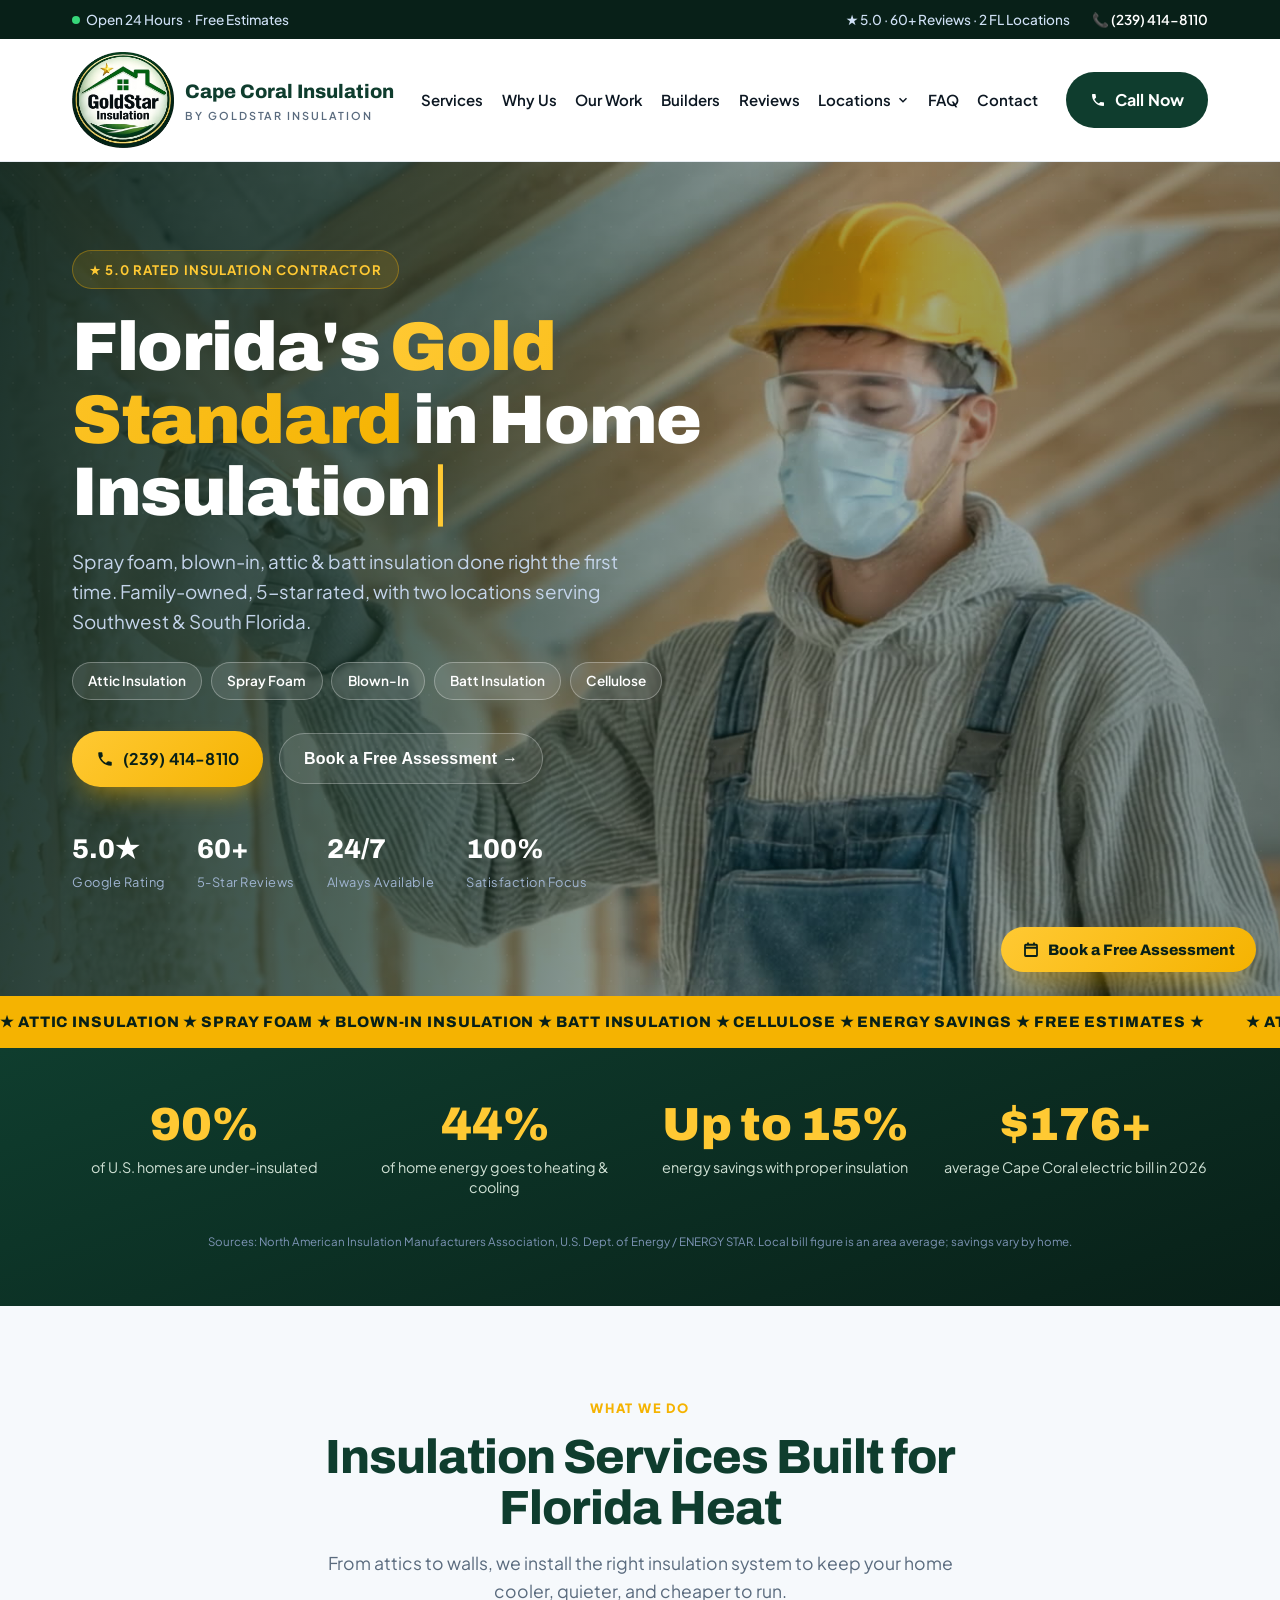
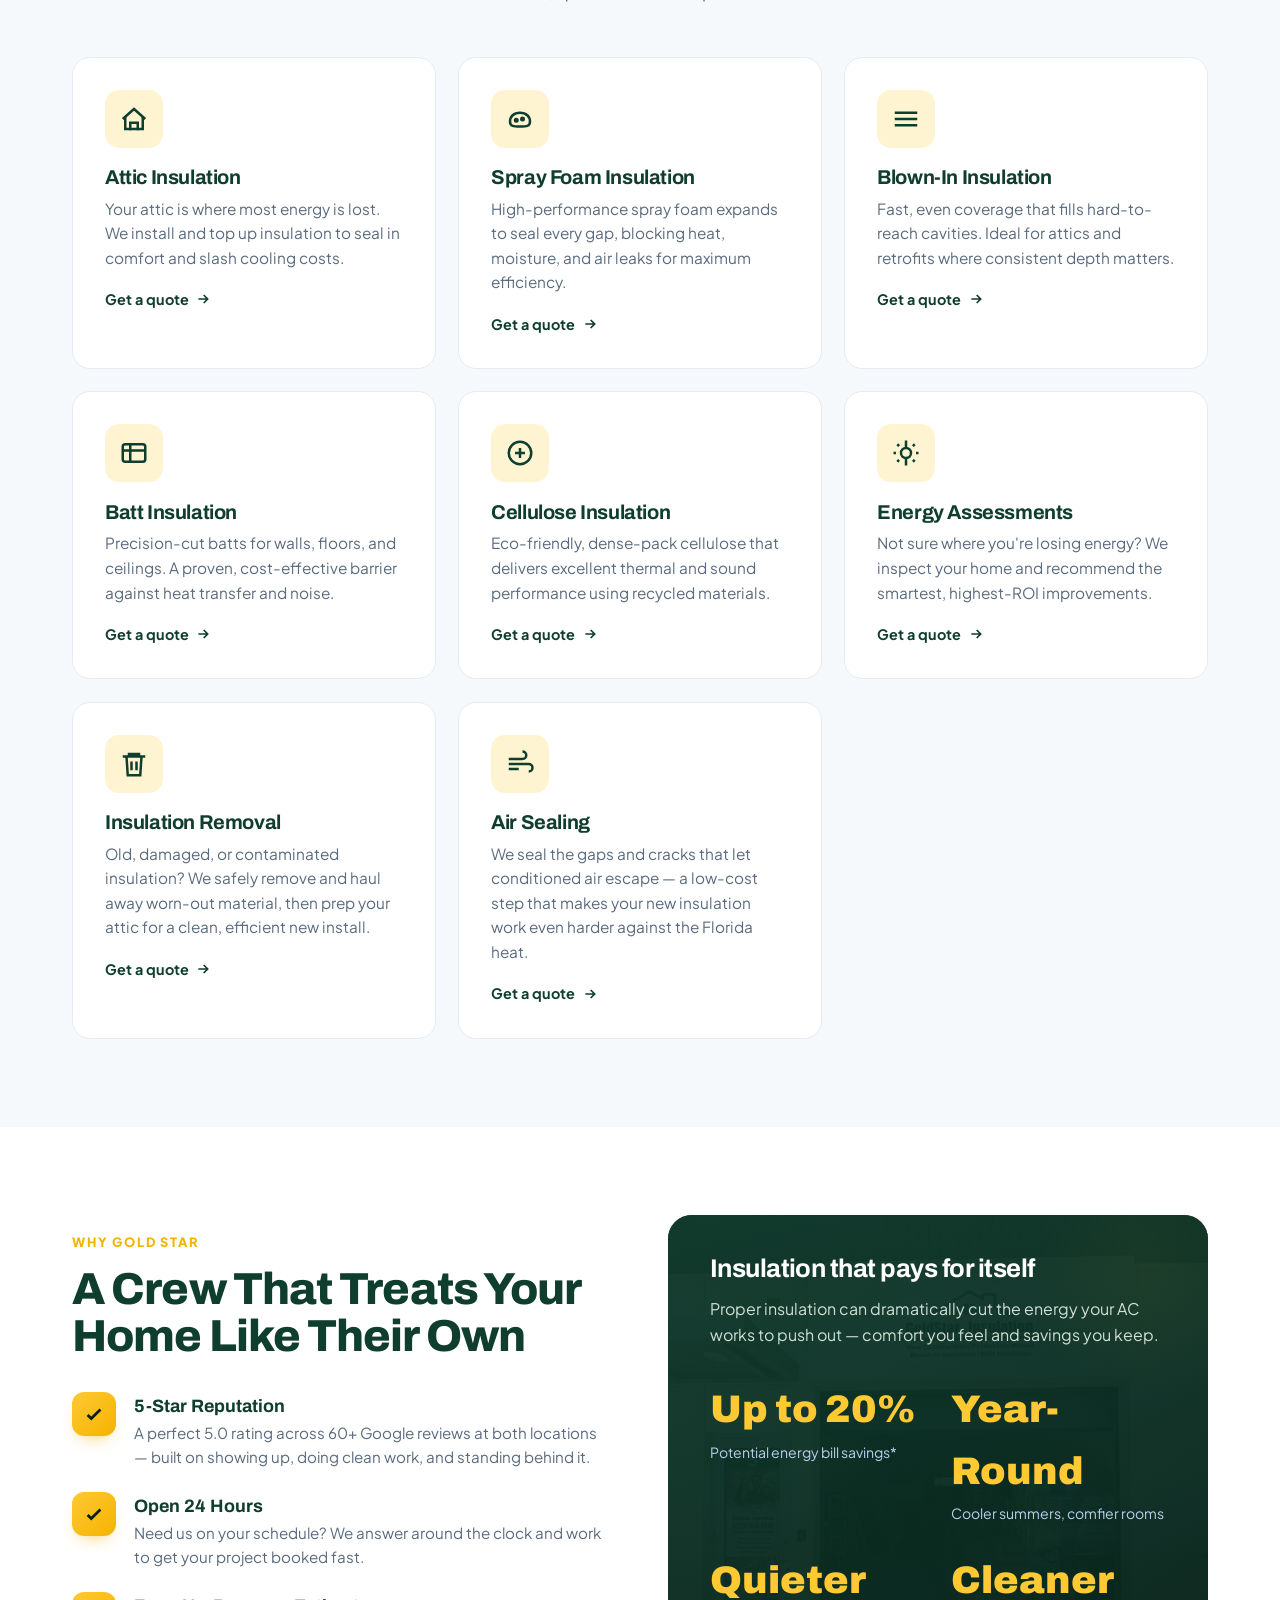
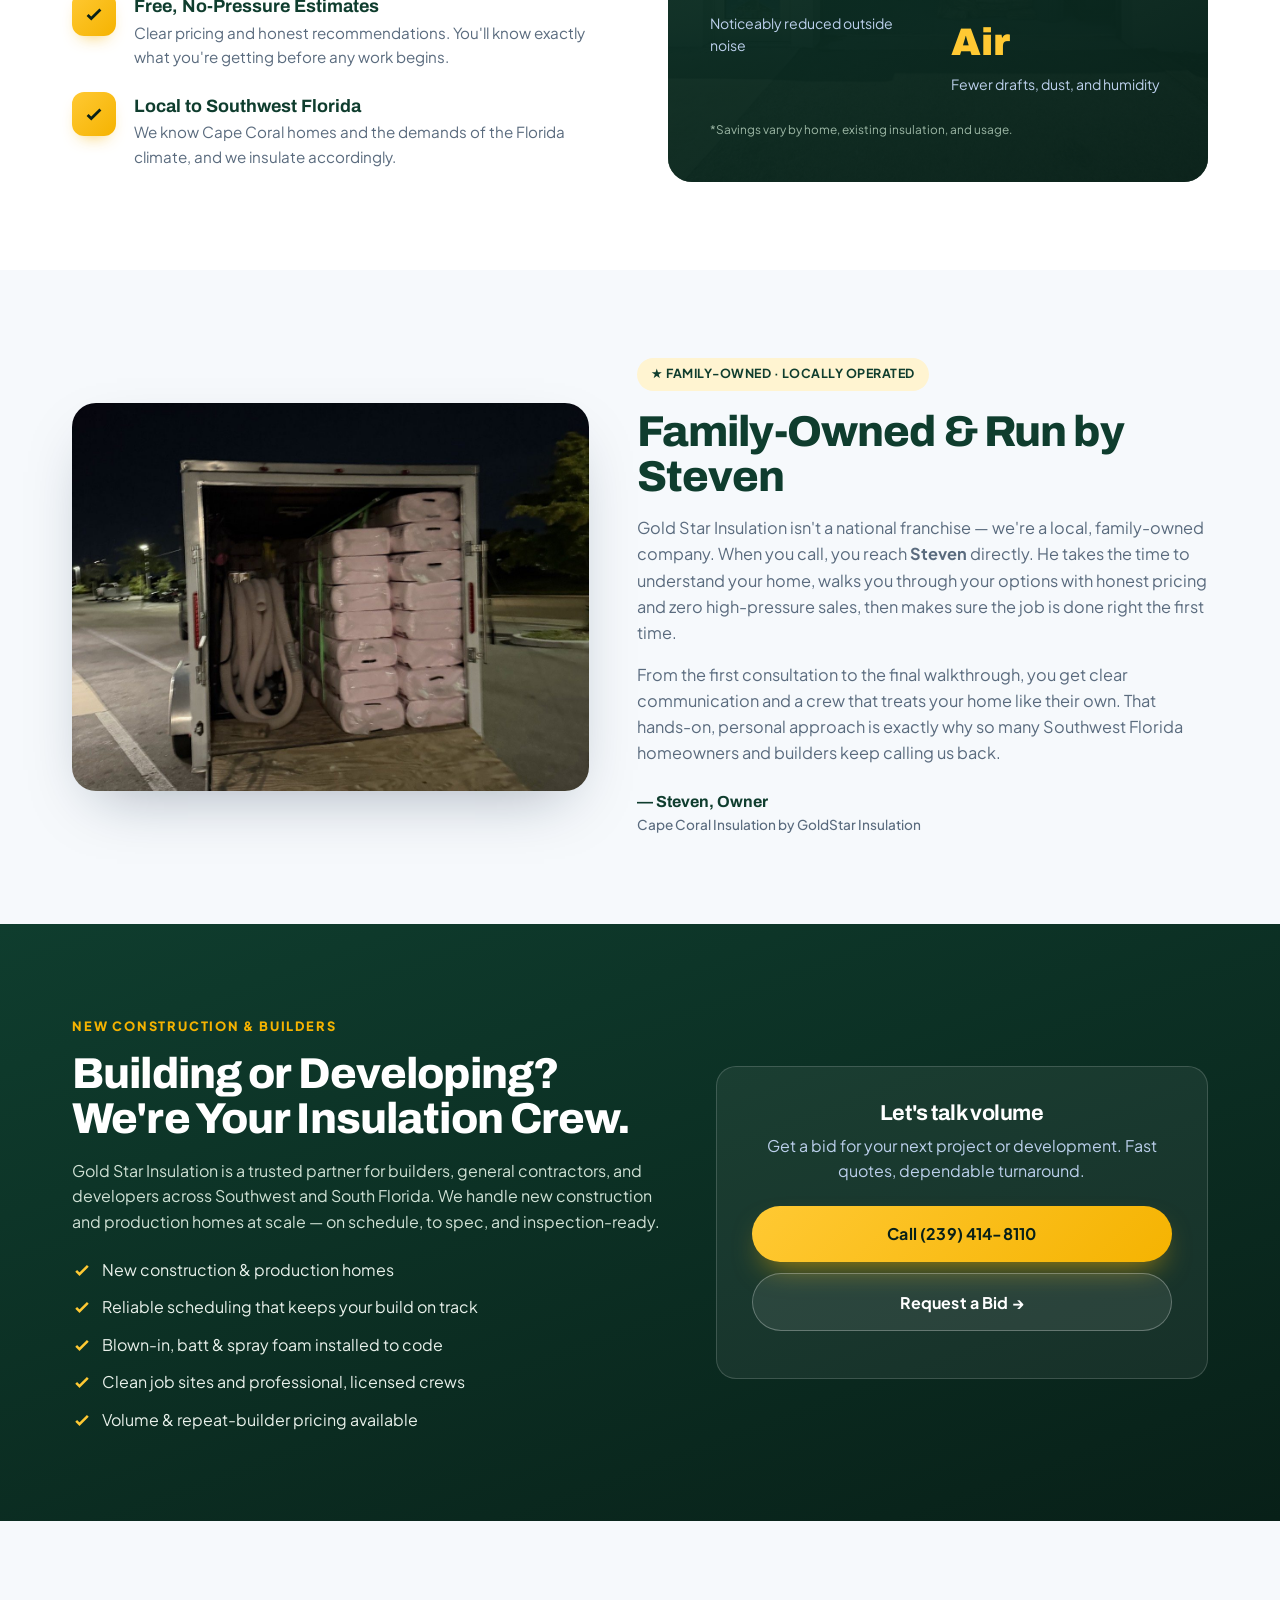
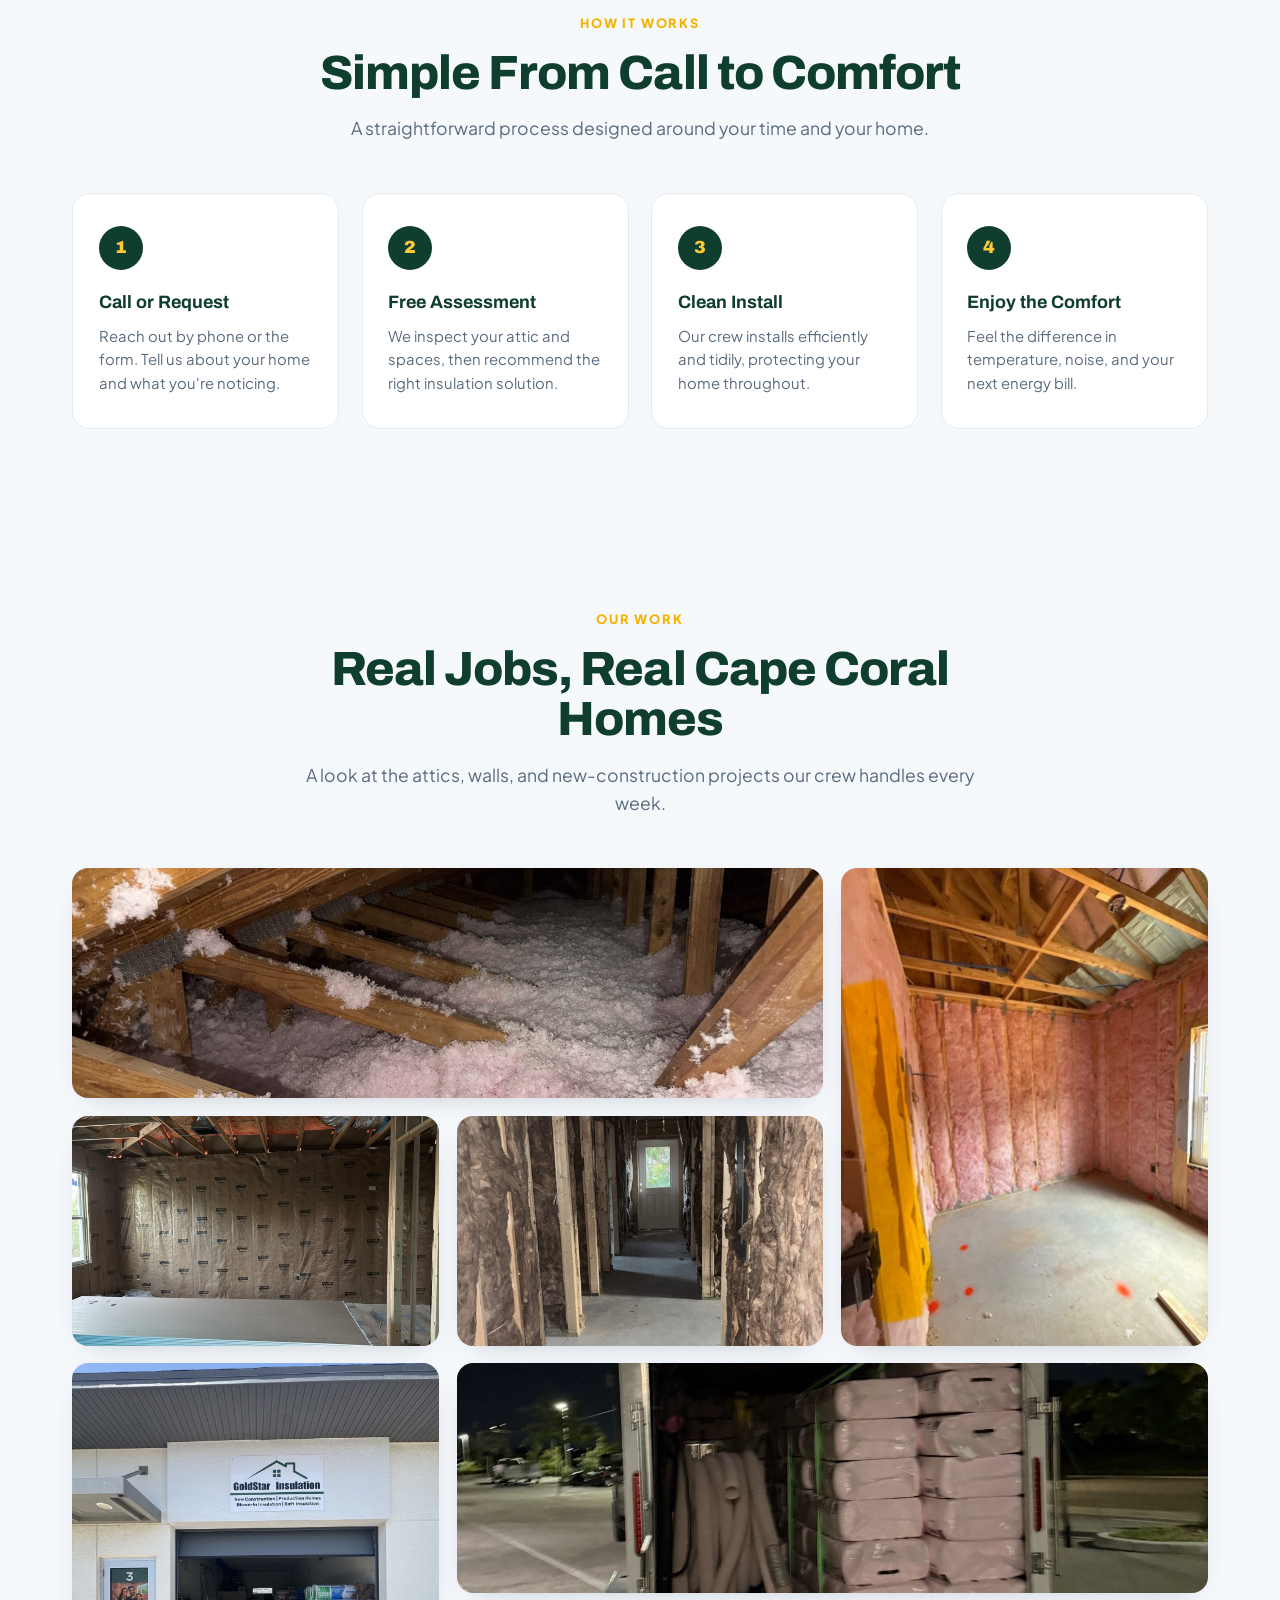
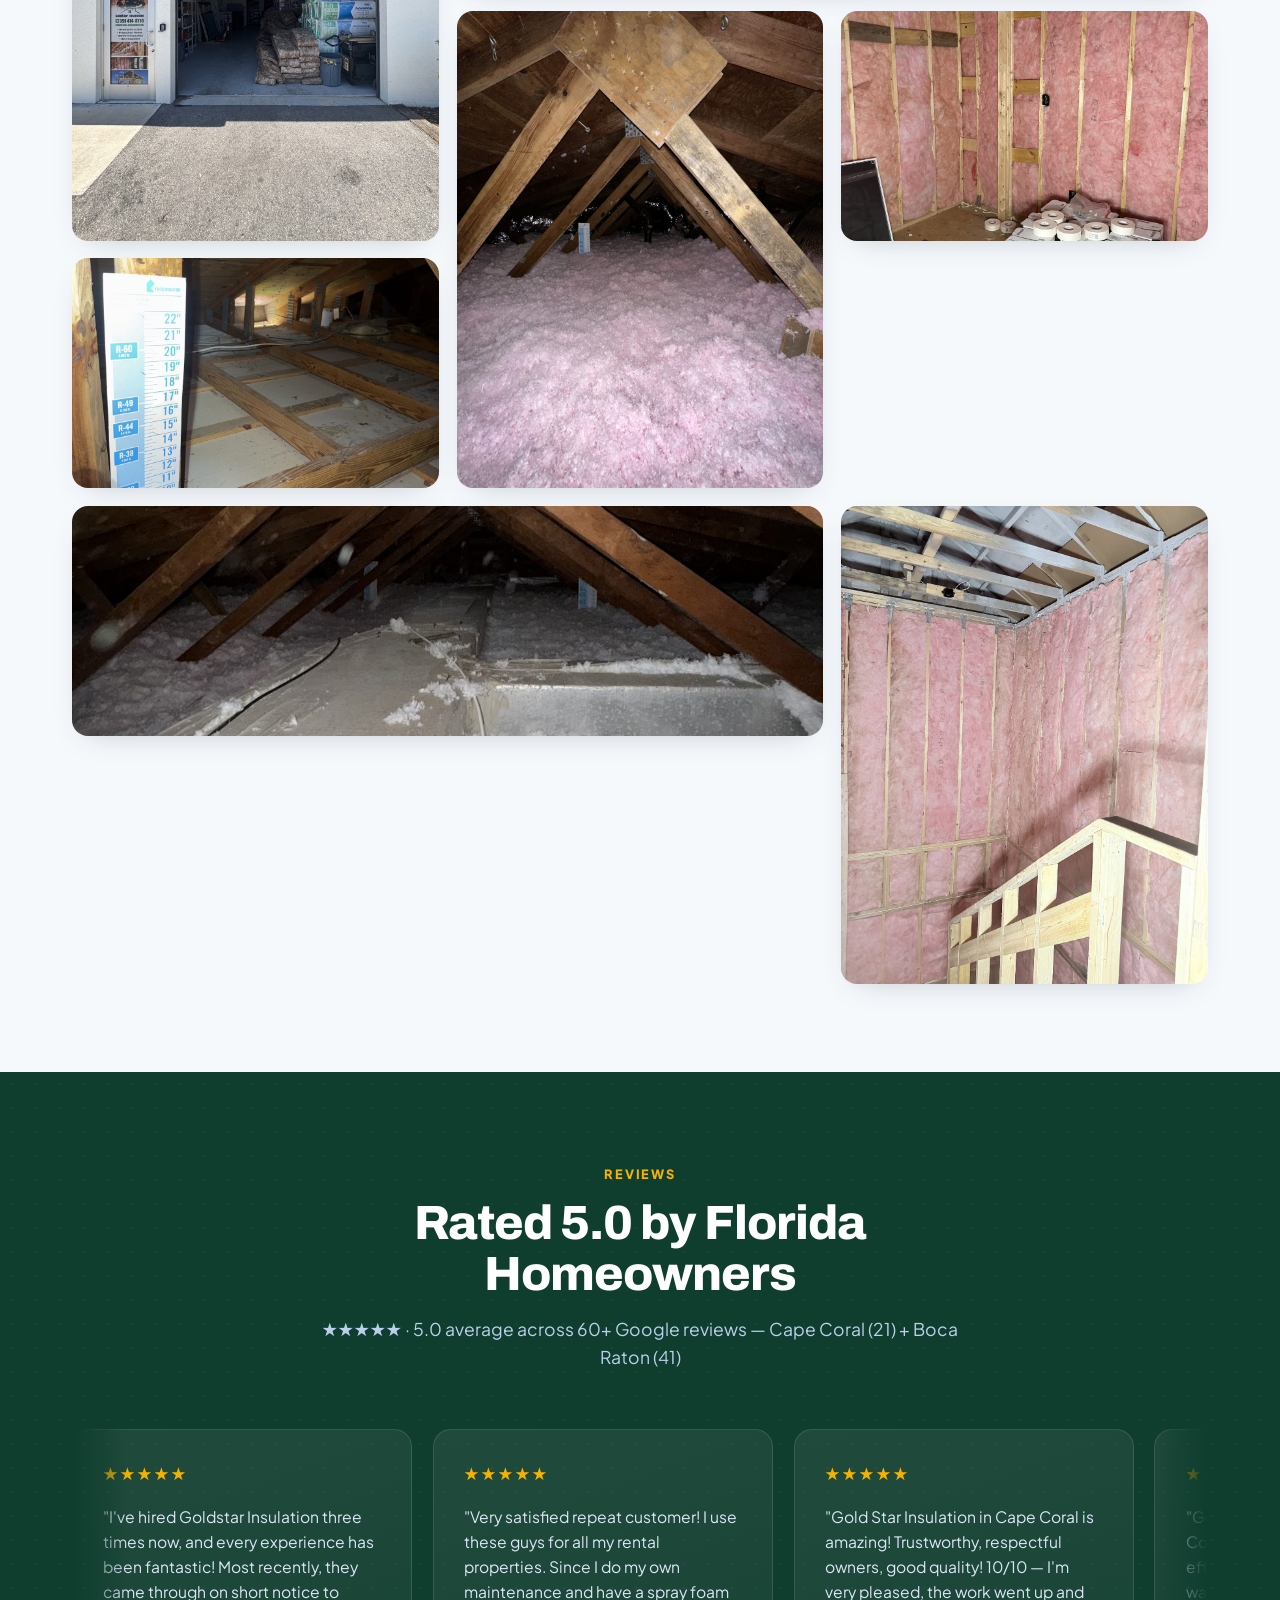
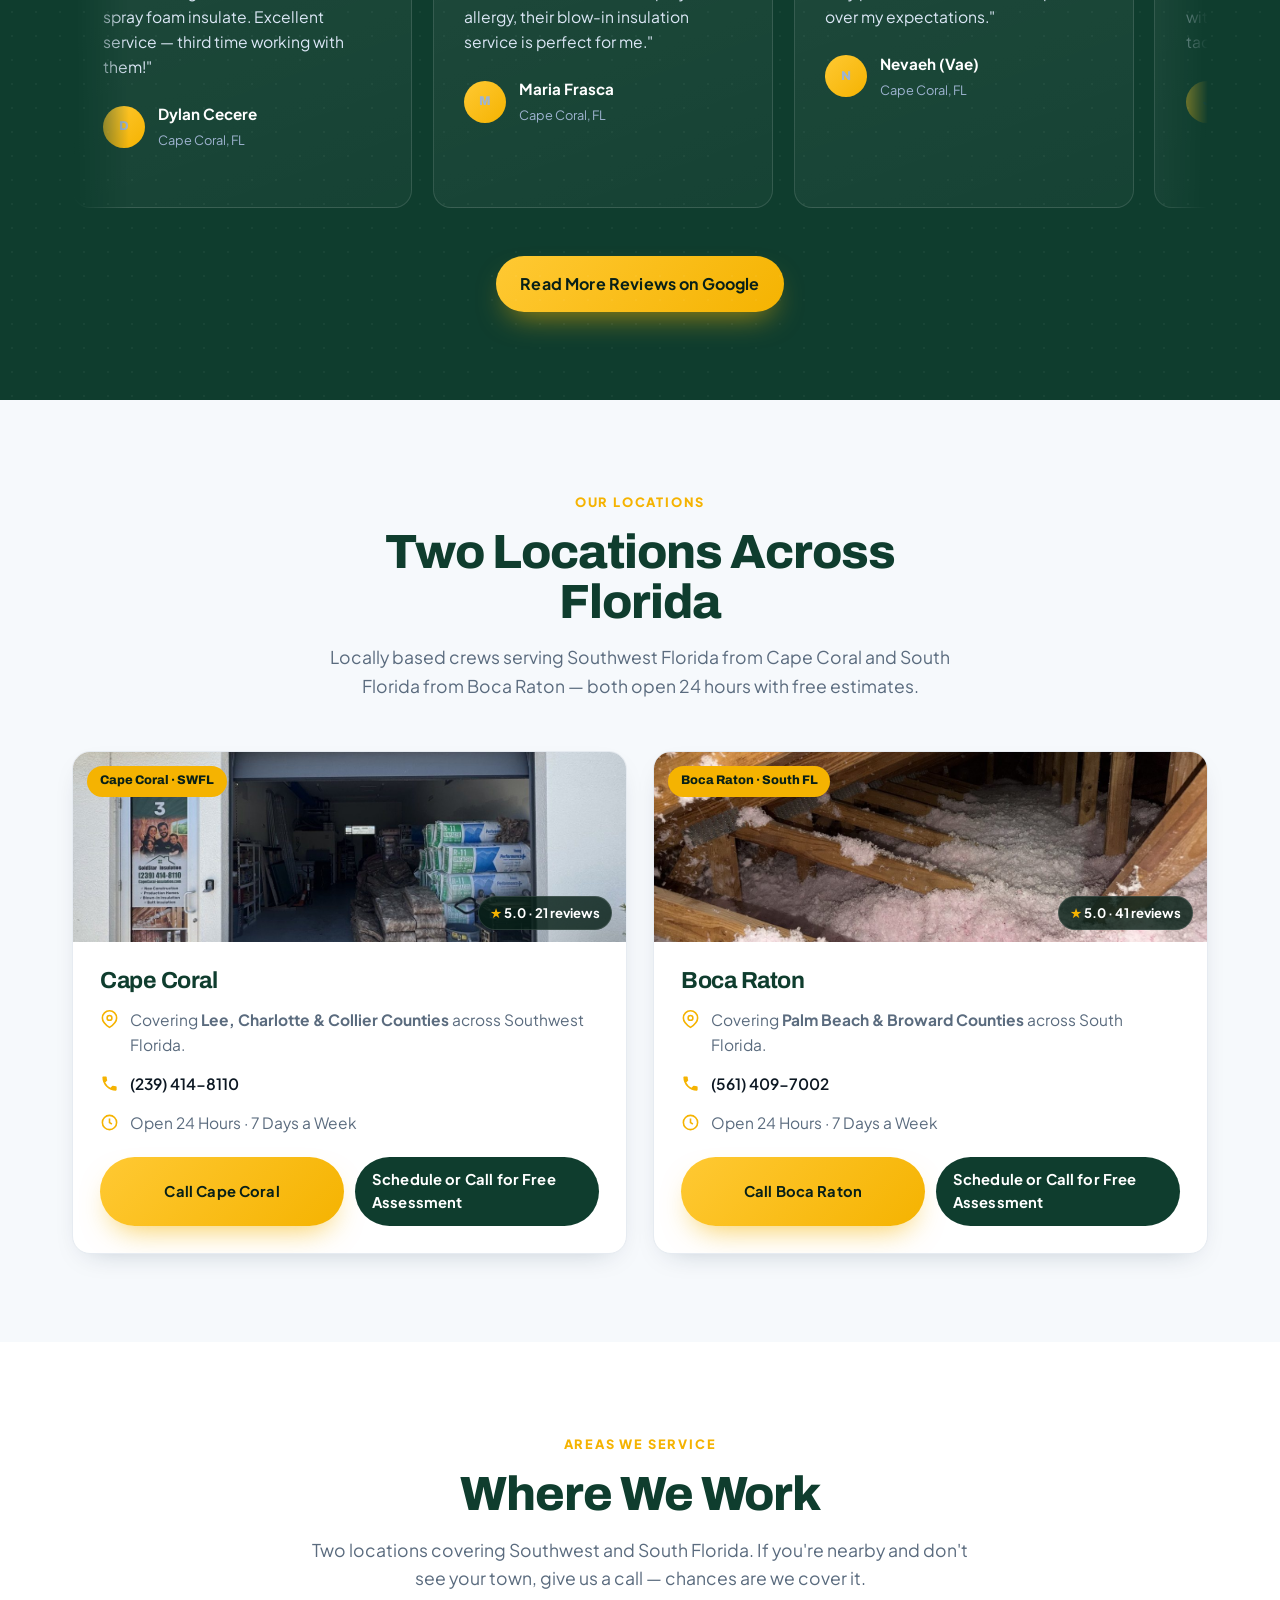
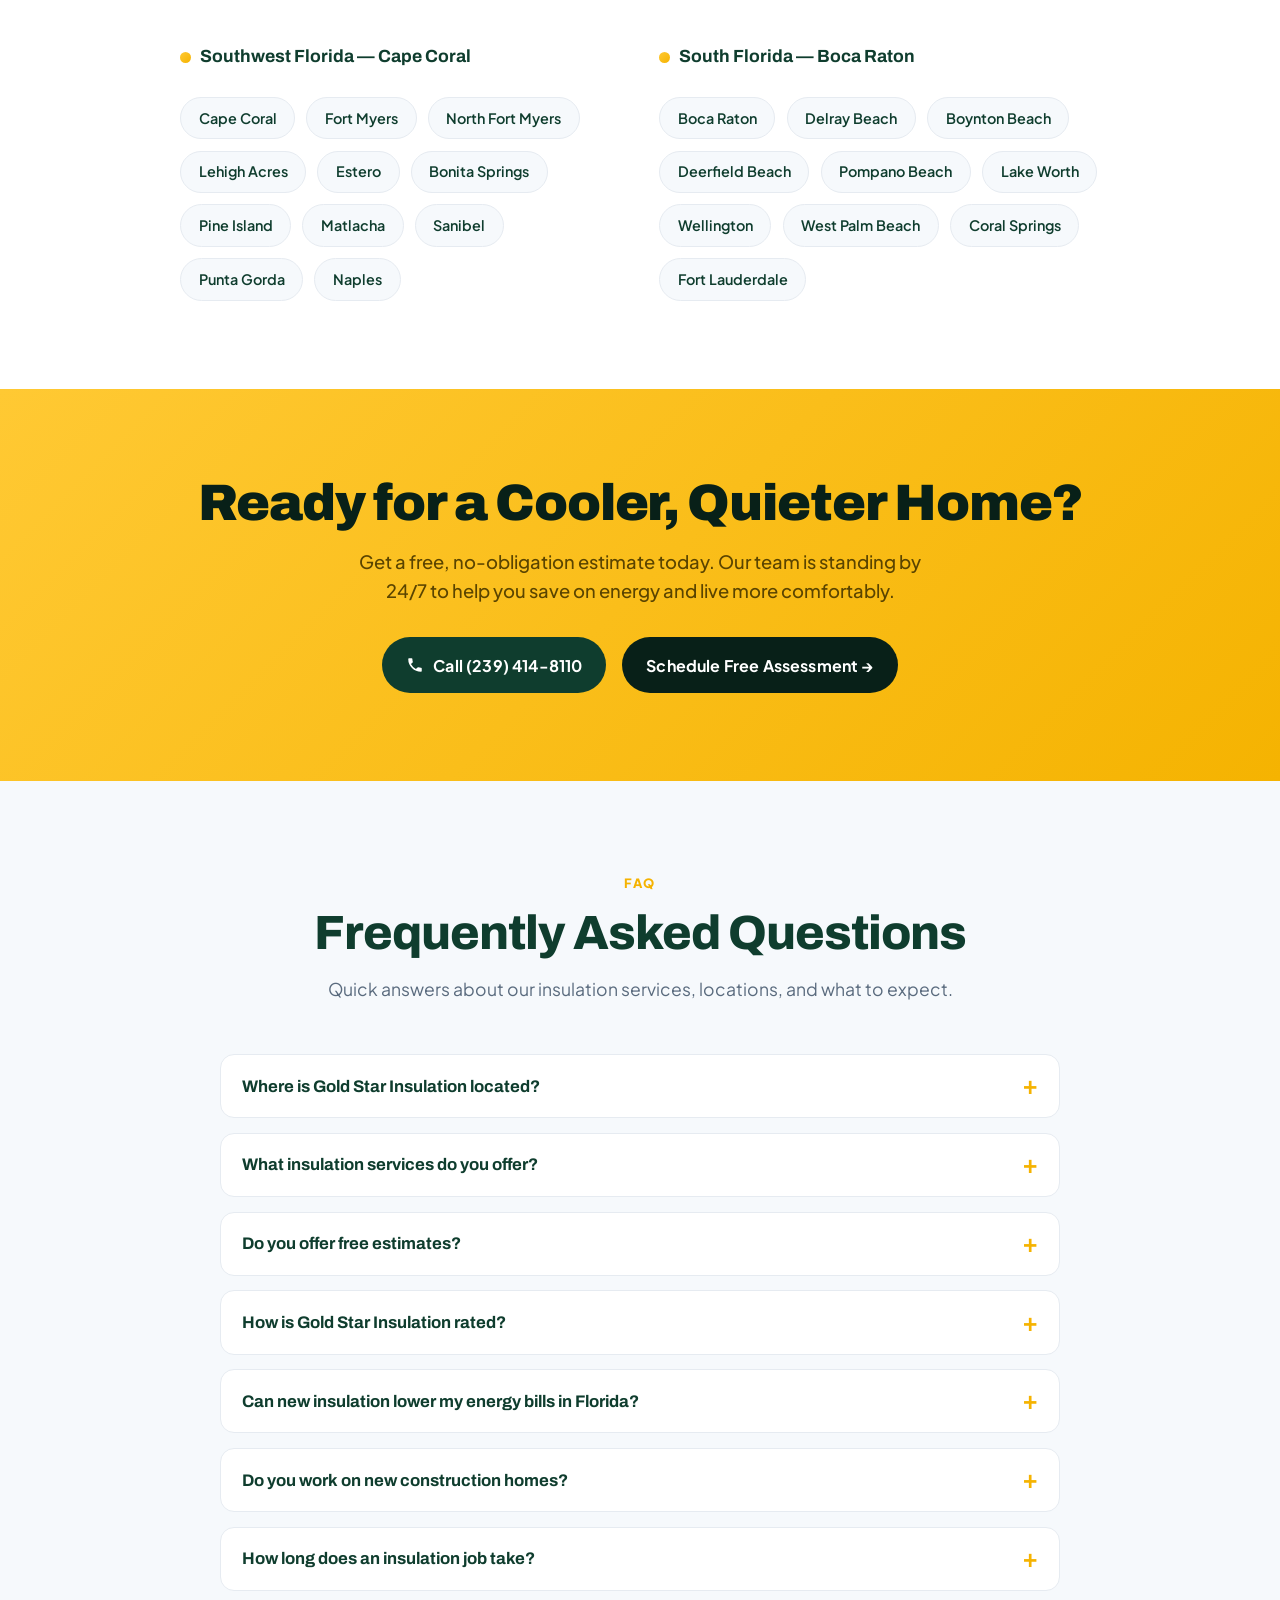
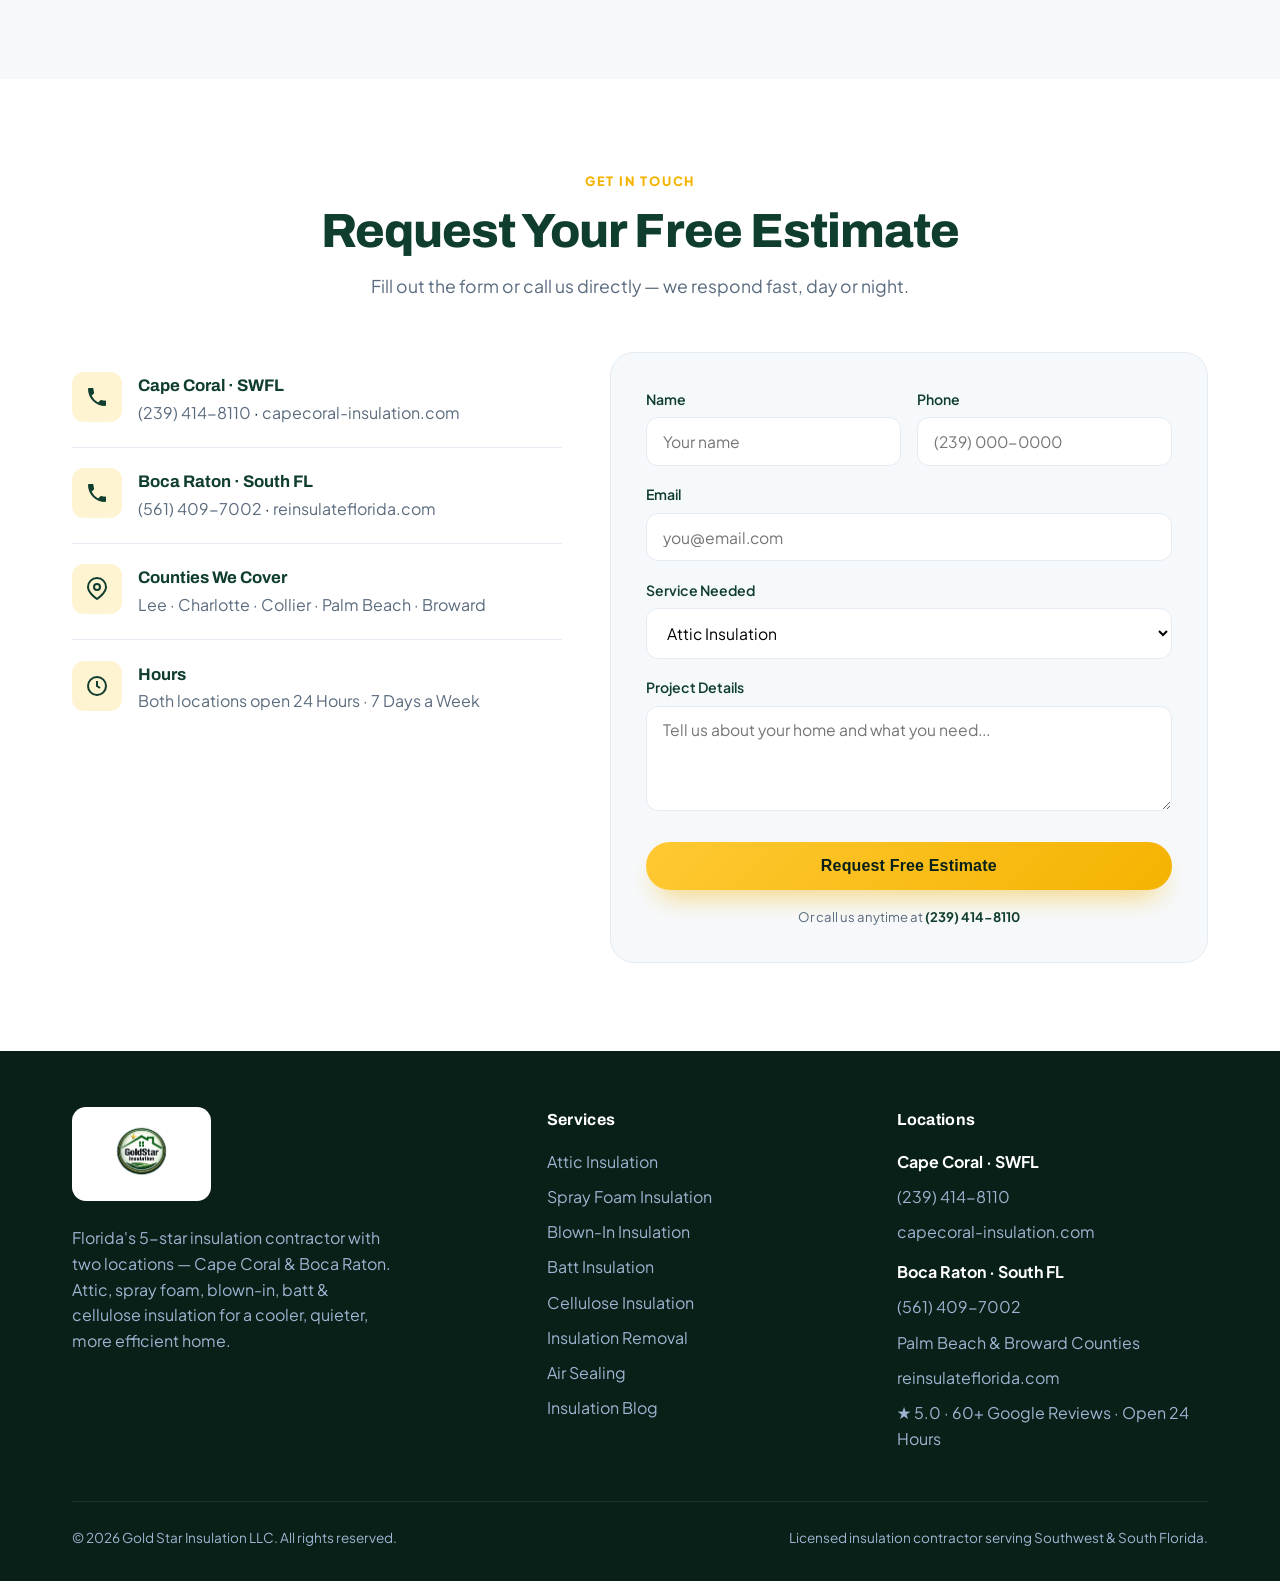
==== commit 3144cf6d: "Add files via upload" ====
--- a/index.html
+++ b/index.html
@@ -642,7 +642,7 @@
           <svg width="18" height="18" viewBox="0 0 24 24" fill="currentColor"><path d="M6.6 10.8a15.5 15.5 0 006.6 6.6l2.2-2.2a1 1 0 011-.24 11.4 11.4 0 003.6.58 1 1 0 011 1V20a1 1 0 01-1 1A17 17 0 013 4a1 1 0 011-1h3.5a1 1 0 011 1 11.4 11.4 0 00.58 3.6 1 1 0 01-.24 1z"/></svg>
           (239) 414-8110
         </a>
-        <button type="button" class="btn btn-ghost" onclick="openAssess()">Get a Free Assessment →</button>
+        <button type="button" class="btn btn-ghost" onclick="return bookNow(event)">Book a Free Assessment →</button>
       </div>
       <div class="hero-trust">
         <div class="t"><span class="n">5.0★</span><span class="l">Google Rating</span></div>
@@ -653,37 +653,11 @@
     </div>
   </div>
 
-  <!-- Floating assessment launcher + popup -->
-  <button type="button" class="assess-fab" id="assessFab" onclick="openAssess()">
-    <svg viewBox="0 0 24 24" fill="none" stroke="currentColor" stroke-width="2.4"><path d="M9 11l3 3 8-8"/><path d="M20 12v6a2 2 0 01-2 2H6a2 2 0 01-2-2V6a2 2 0 012-2h9"/></svg>
-    Get a Free Assessment
+  <!-- Floating Housecall Pro booking launcher -->
+  <button type="button" class="assess-fab" id="assessFab" onclick="return bookNow(event)">
+    <svg viewBox="0 0 24 24" fill="none" stroke="currentColor" stroke-width="2.4"><path d="M8 2v4M16 2v4M3 9h18M5 5h14a1 1 0 011 1v13a1 1 0 01-1 1H5a1 1 0 01-1-1V6a1 1 0 011-1z"/></svg>
+    Book a Free Assessment
   </button>
-  <div class="assess-pop" id="assessPop" role="dialog" aria-label="Free assessment">
-    <div class="quote-card">
-      <button type="button" class="assess-x" onclick="closeAssess()" aria-label="Close">&times;</button>
-      <div class="qc-badge"><span class="g">G</span> <span class="qc-stars">★★★★★</span> <b>5.0</b> · 60+ reviews</div>
-      <h3>Get a Free Assessment</h3>
-      <p class="qc-sub">Tell us where you are — we'll follow up fast. Open 24 hours.</p>
-      <form onsubmit="return heroSubmit(event)">
-        <input type="text" name="name" required placeholder="Full name" />
-        <input type="tel" name="phone" required placeholder="Phone number" />
-        <div class="qc-row">
-          <input type="text" name="zip" inputmode="numeric" placeholder="Zip code" />
-          <select name="service" aria-label="Service needed">
-            <option value="">Service…</option>
-            <option>Attic Insulation</option>
-            <option>Spray Foam</option>
-            <option>Blown-In</option>
-            <option>Batt Insulation</option>
-            <option>Insulation Removal</option>
-            <option>Not sure yet</option>
-          </select>
-        </div>
-        <button type="submit" class="btn btn-gold">Get My Free Assessment</button>
-        <div class="qc-or">or call <a href="tel:+12394148110">(239) 414-8110</a></div>
-      </form>
-    </div>
-  </div>
 </section>
 
 <!-- Marquee -->
@@ -1180,14 +1154,19 @@
 <script>
   document.getElementById('year').textContent = new Date().getFullYear();
 
-  // === SCHEDULING CTA ===
-  // When your Housecall Pro online-booking link is ready, replace the line below
-  // with it (e.g. "https://book.housecallpro.com/book/...") — every "Schedule"
-  // button across the site will then open your booking calendar automatically.
-  var BOOKING_URL = "#contact";
+  // === HOUSECALL PRO ONLINE BOOKING ===
+  // Opens the live HCP "pick a time" calendar popup (books straight into the HCP schedule).
+  // Falls back to the hosted booking page in a new tab if the widget script hasn't loaded.
+  var HCP_BOOK_URL = "https://book.housecallpro.com/book/GoldStar-Insulation-LLC/d3653022032045e8ab68cf0ee8b87ff5?v2=true";
+  function bookNow(e){
+    if(e && e.preventDefault) e.preventDefault();
+    if(window.HCPWidget && typeof HCPWidget.openModal === 'function'){ HCPWidget.openModal(); }
+    else { window.open(HCP_BOOK_URL, '_blank', 'noopener'); }
+    return false;
+  }
   document.querySelectorAll('[data-book]').forEach(function(a){
-    a.setAttribute('href', BOOKING_URL);
-    if(/^https?:/i.test(BOOKING_URL)){ a.target = "_blank"; a.rel = "noopener"; }
+    a.setAttribute('href', HCP_BOOK_URL);
+    a.addEventListener('click', bookNow);
   });
 
   // Hero typewriter effect
@@ -1328,5 +1307,8 @@
     if(pop && pop.classList.contains('open') && !pop.contains(e.target) && !e.target.closest('[onclick*="openAssess"]')){ closeAssess(); }
   });
 </script>
+
+<!-- Housecall Pro Online Booking widget -->
+<script async src="https://online-booking.housecallpro.com/script.js?token=d3653022032045e8ab68cf0ee8b87ff5&orgName=GoldStar-Insulation-LLC"></script>
 </body>
 </html>
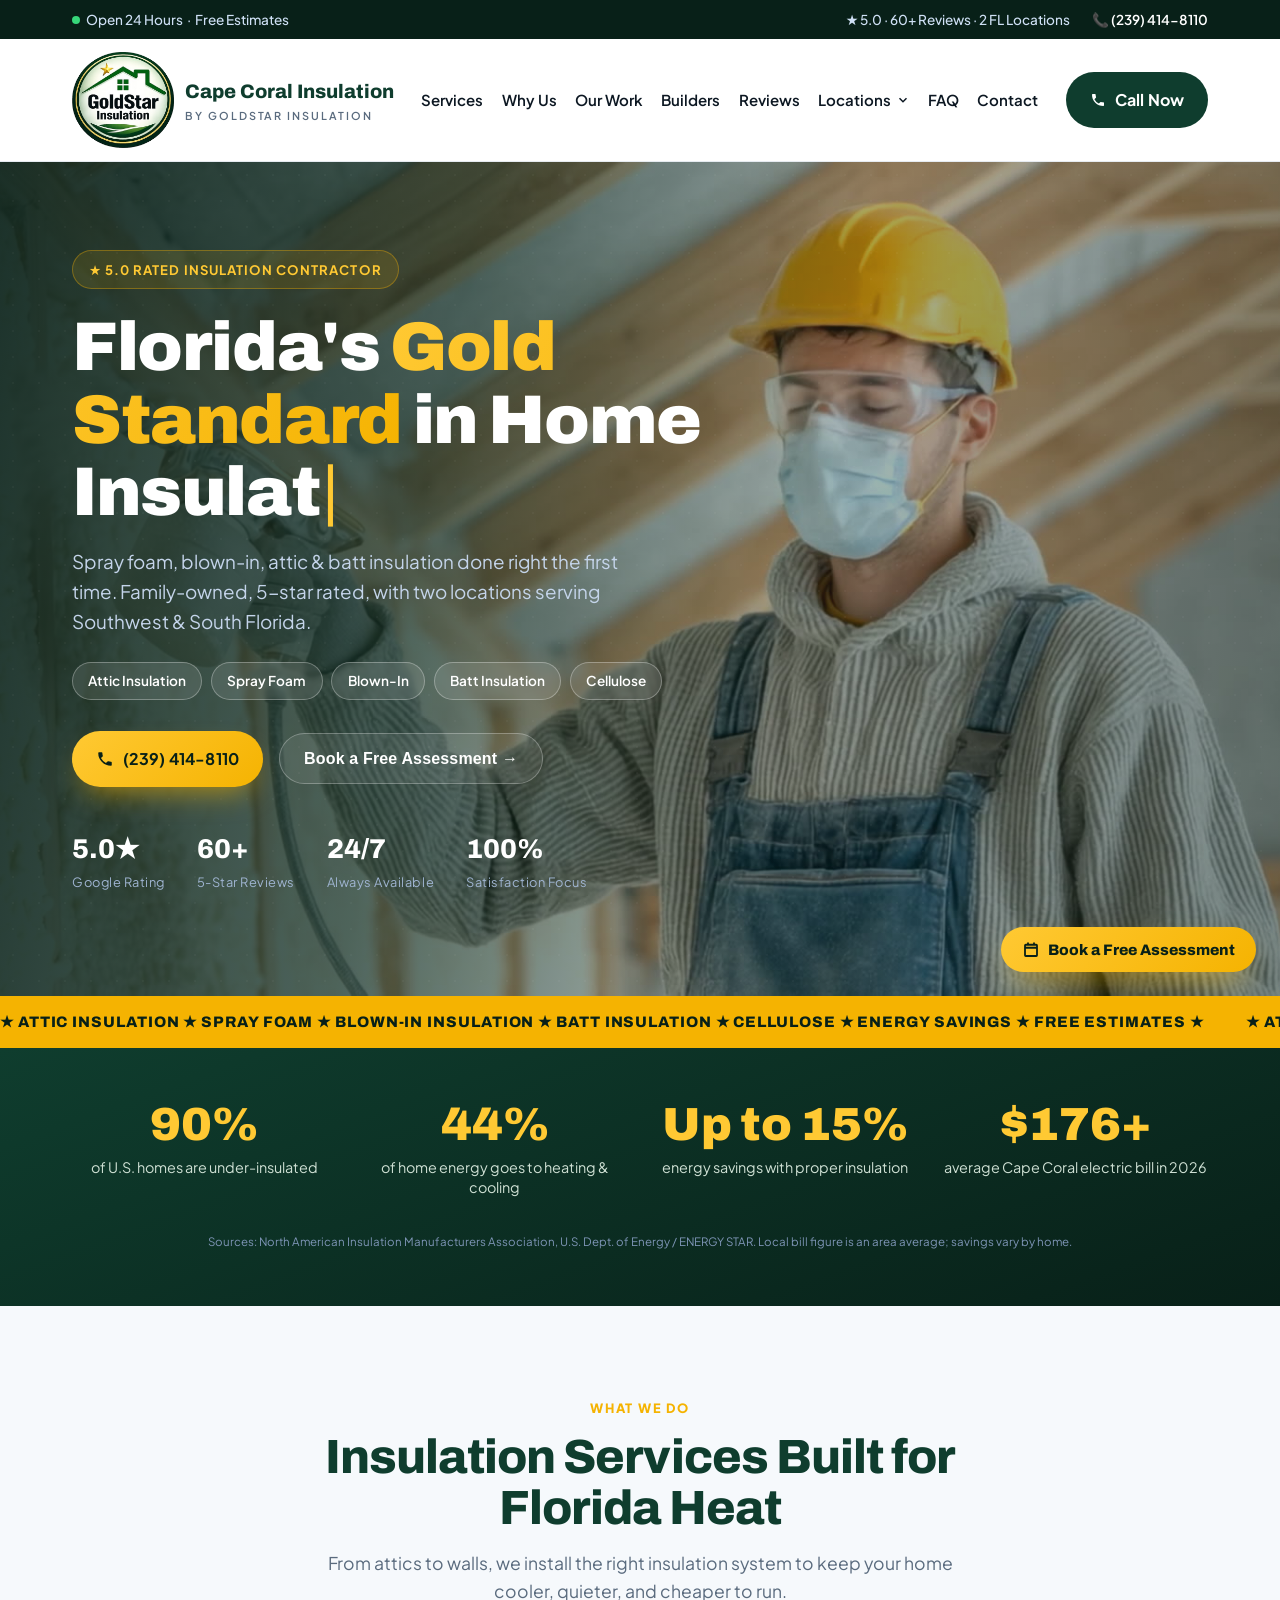
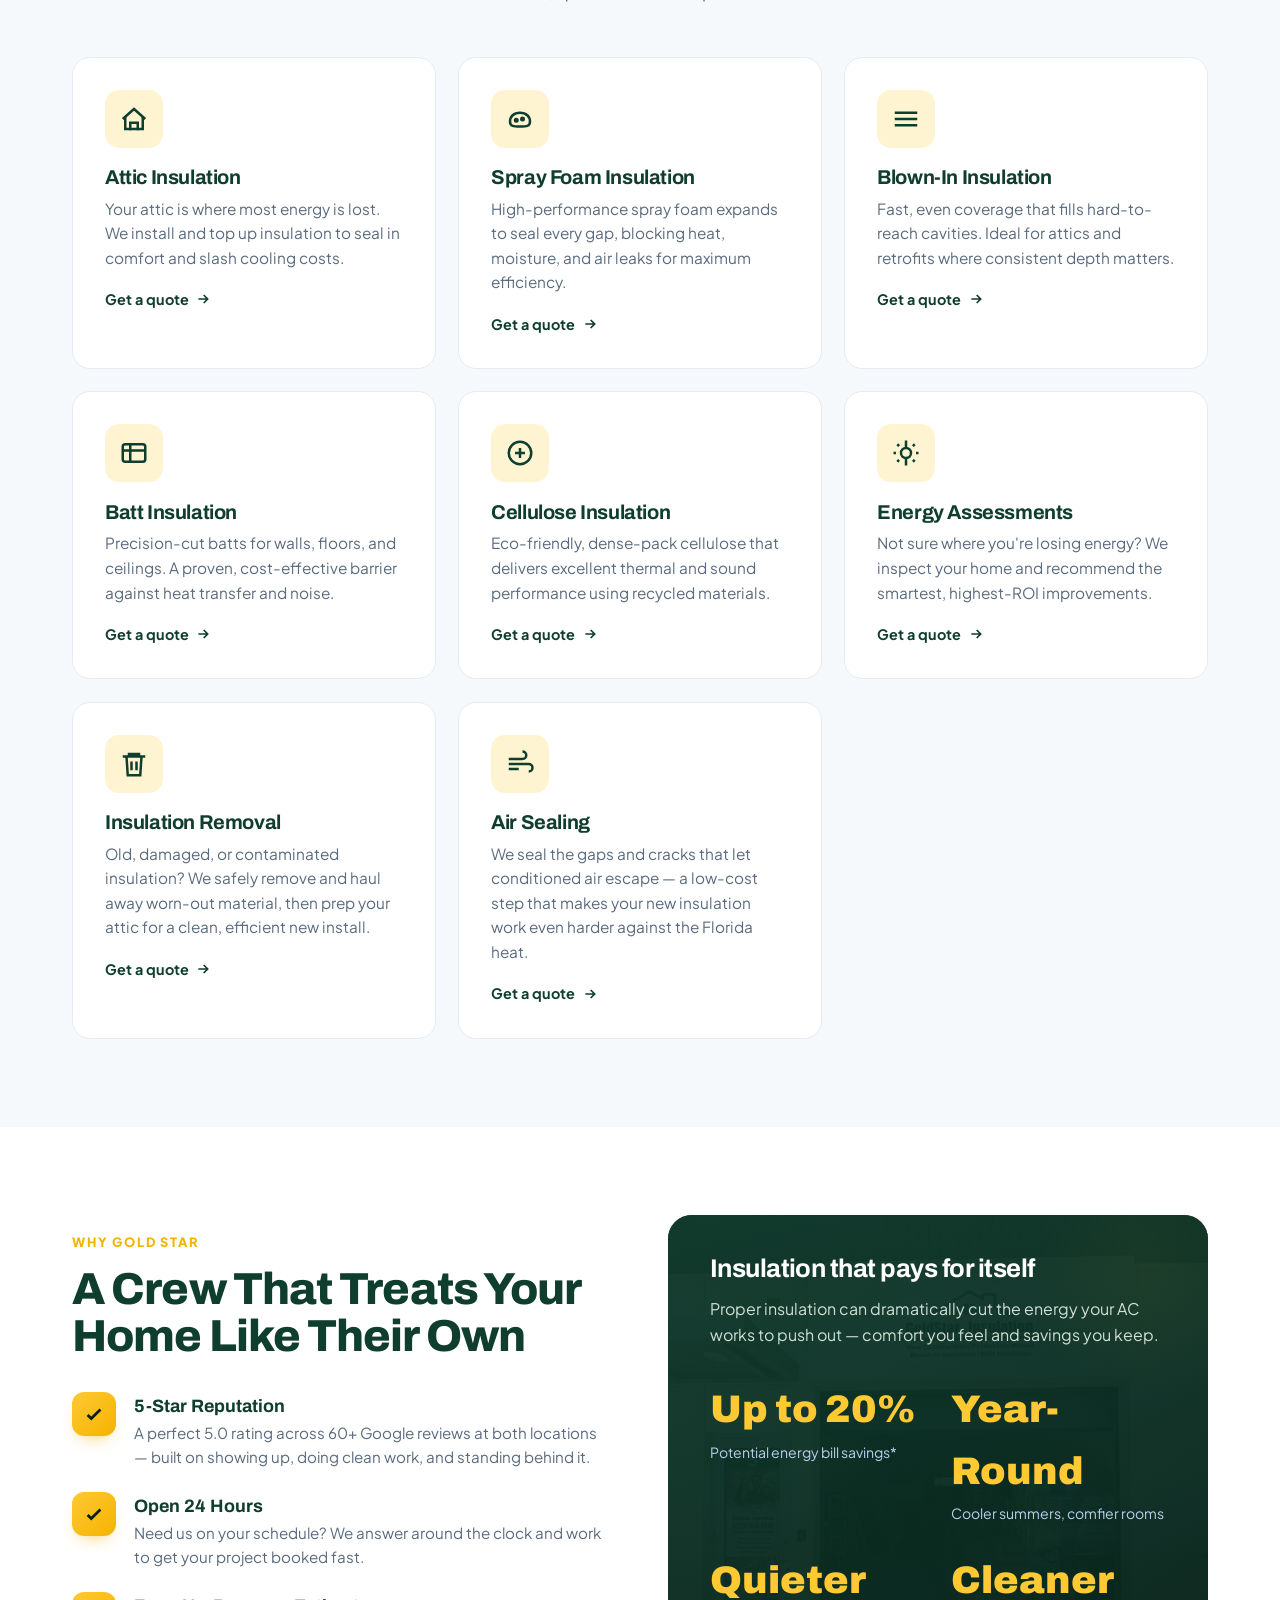
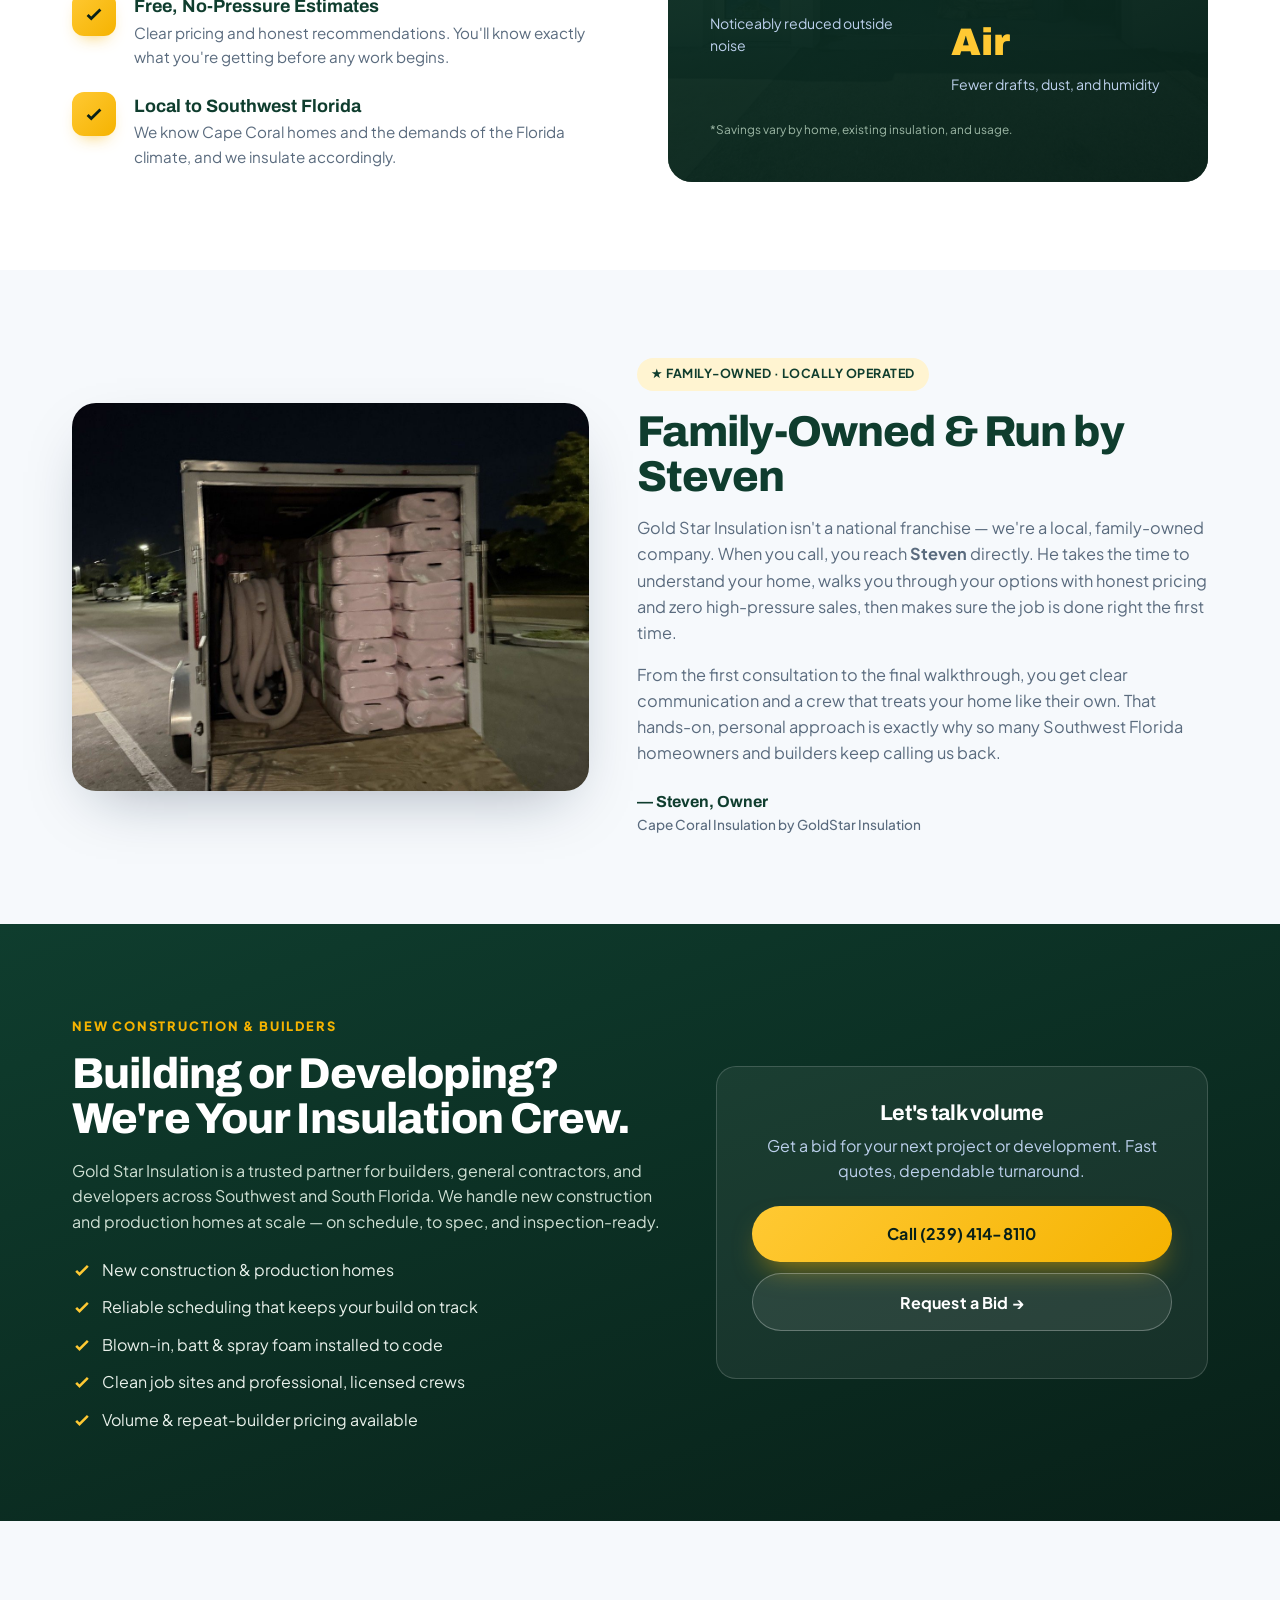
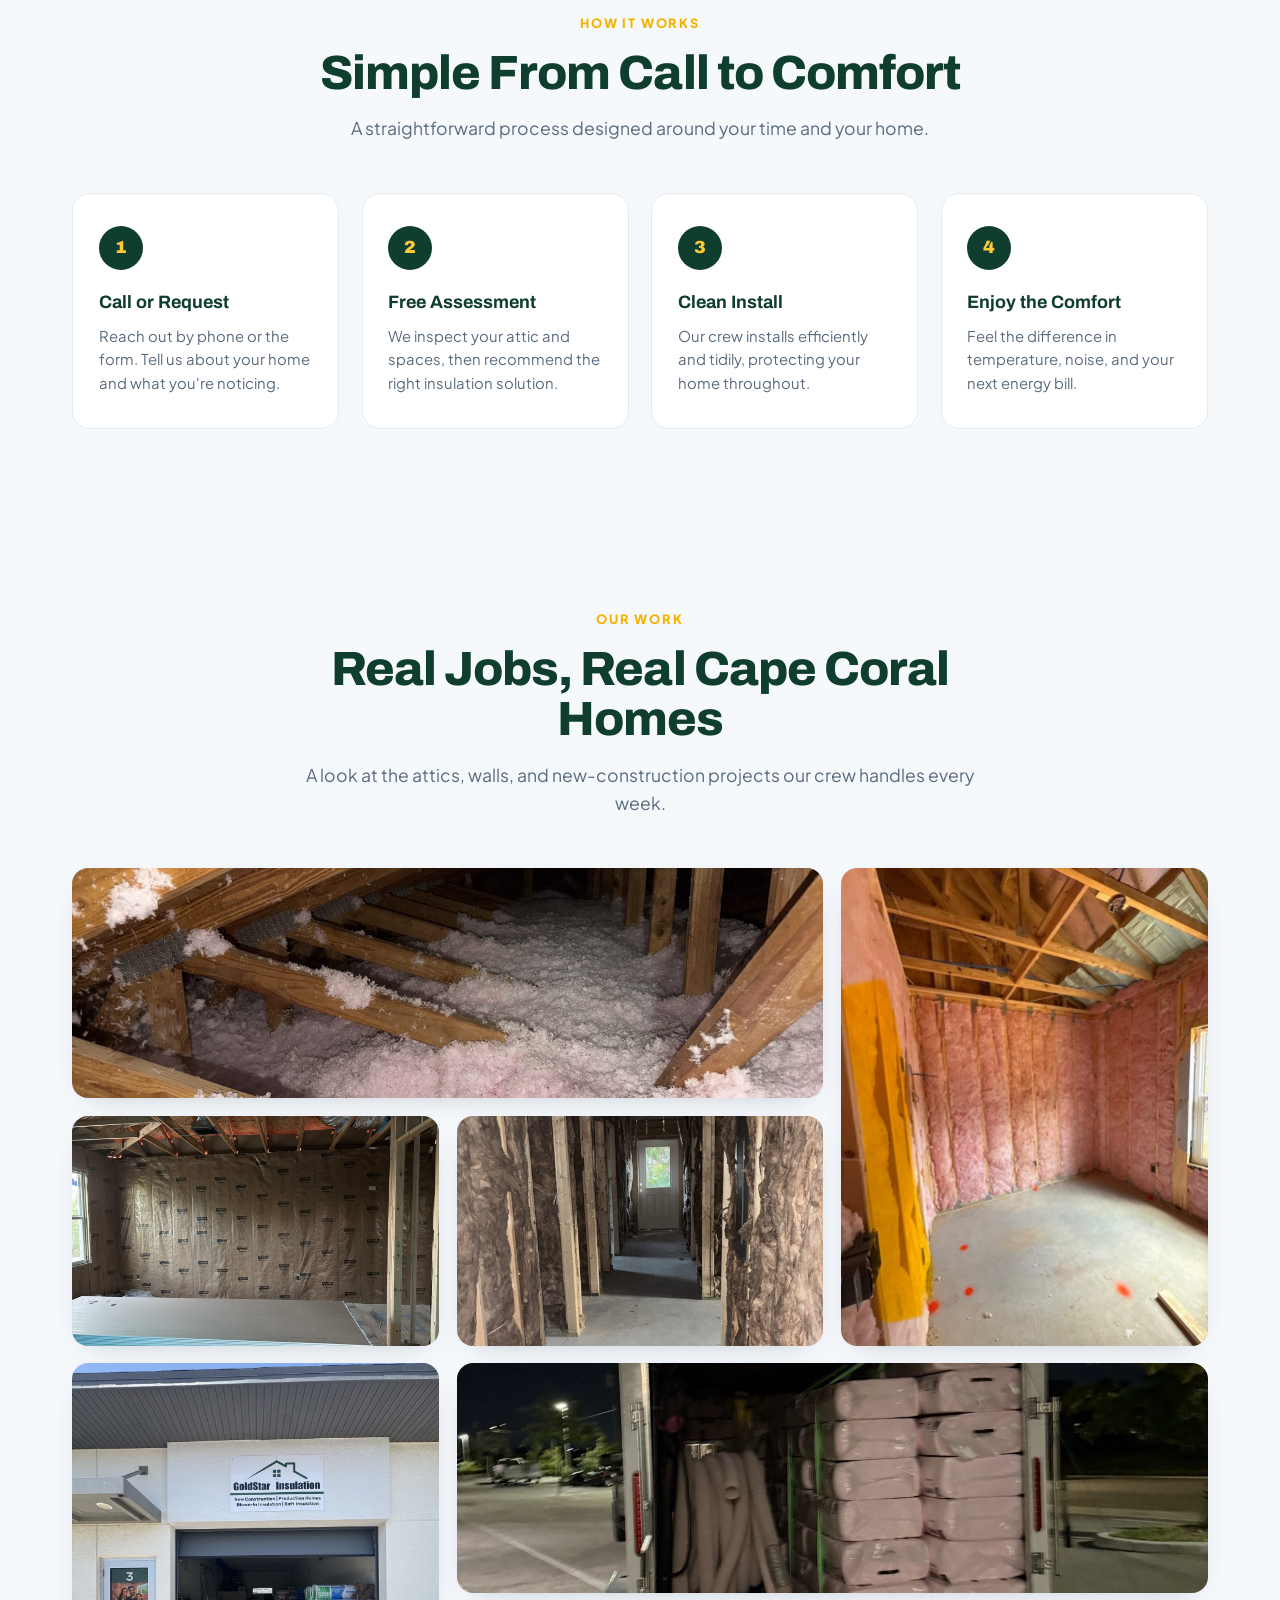
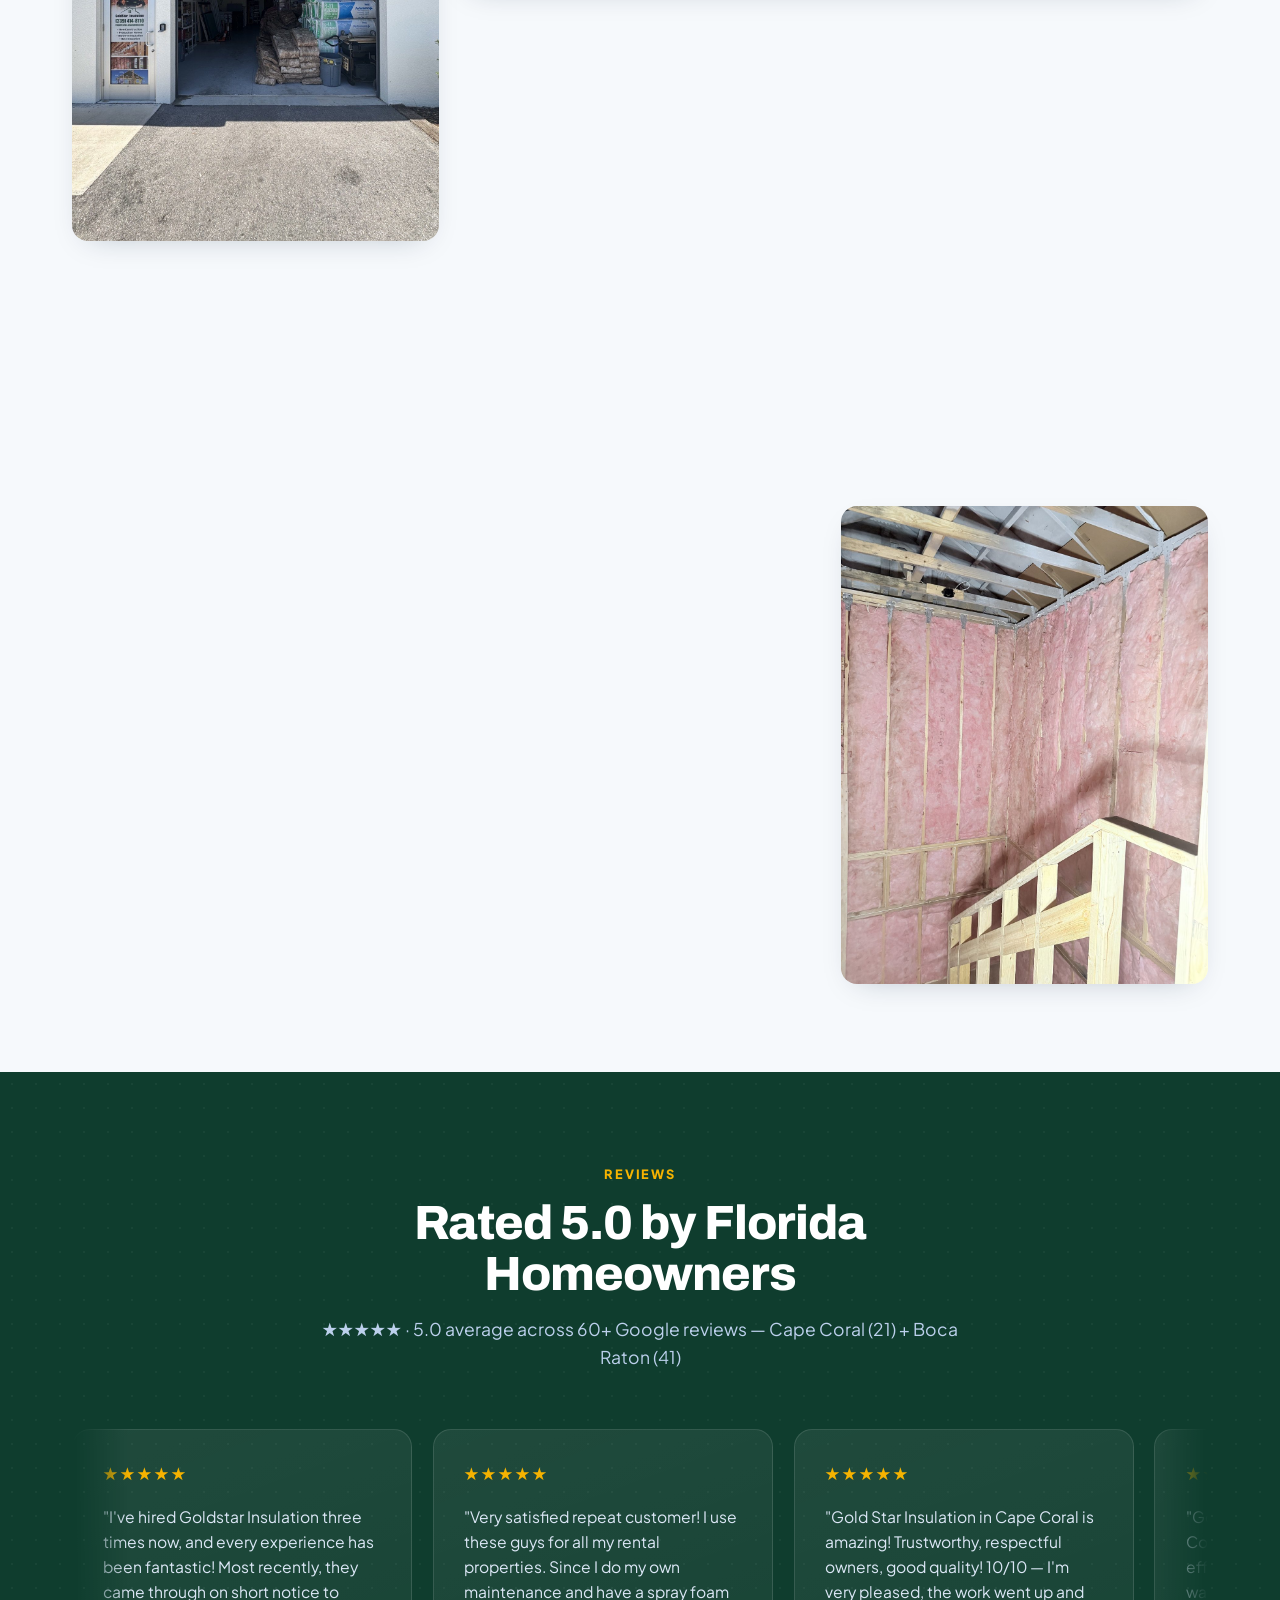
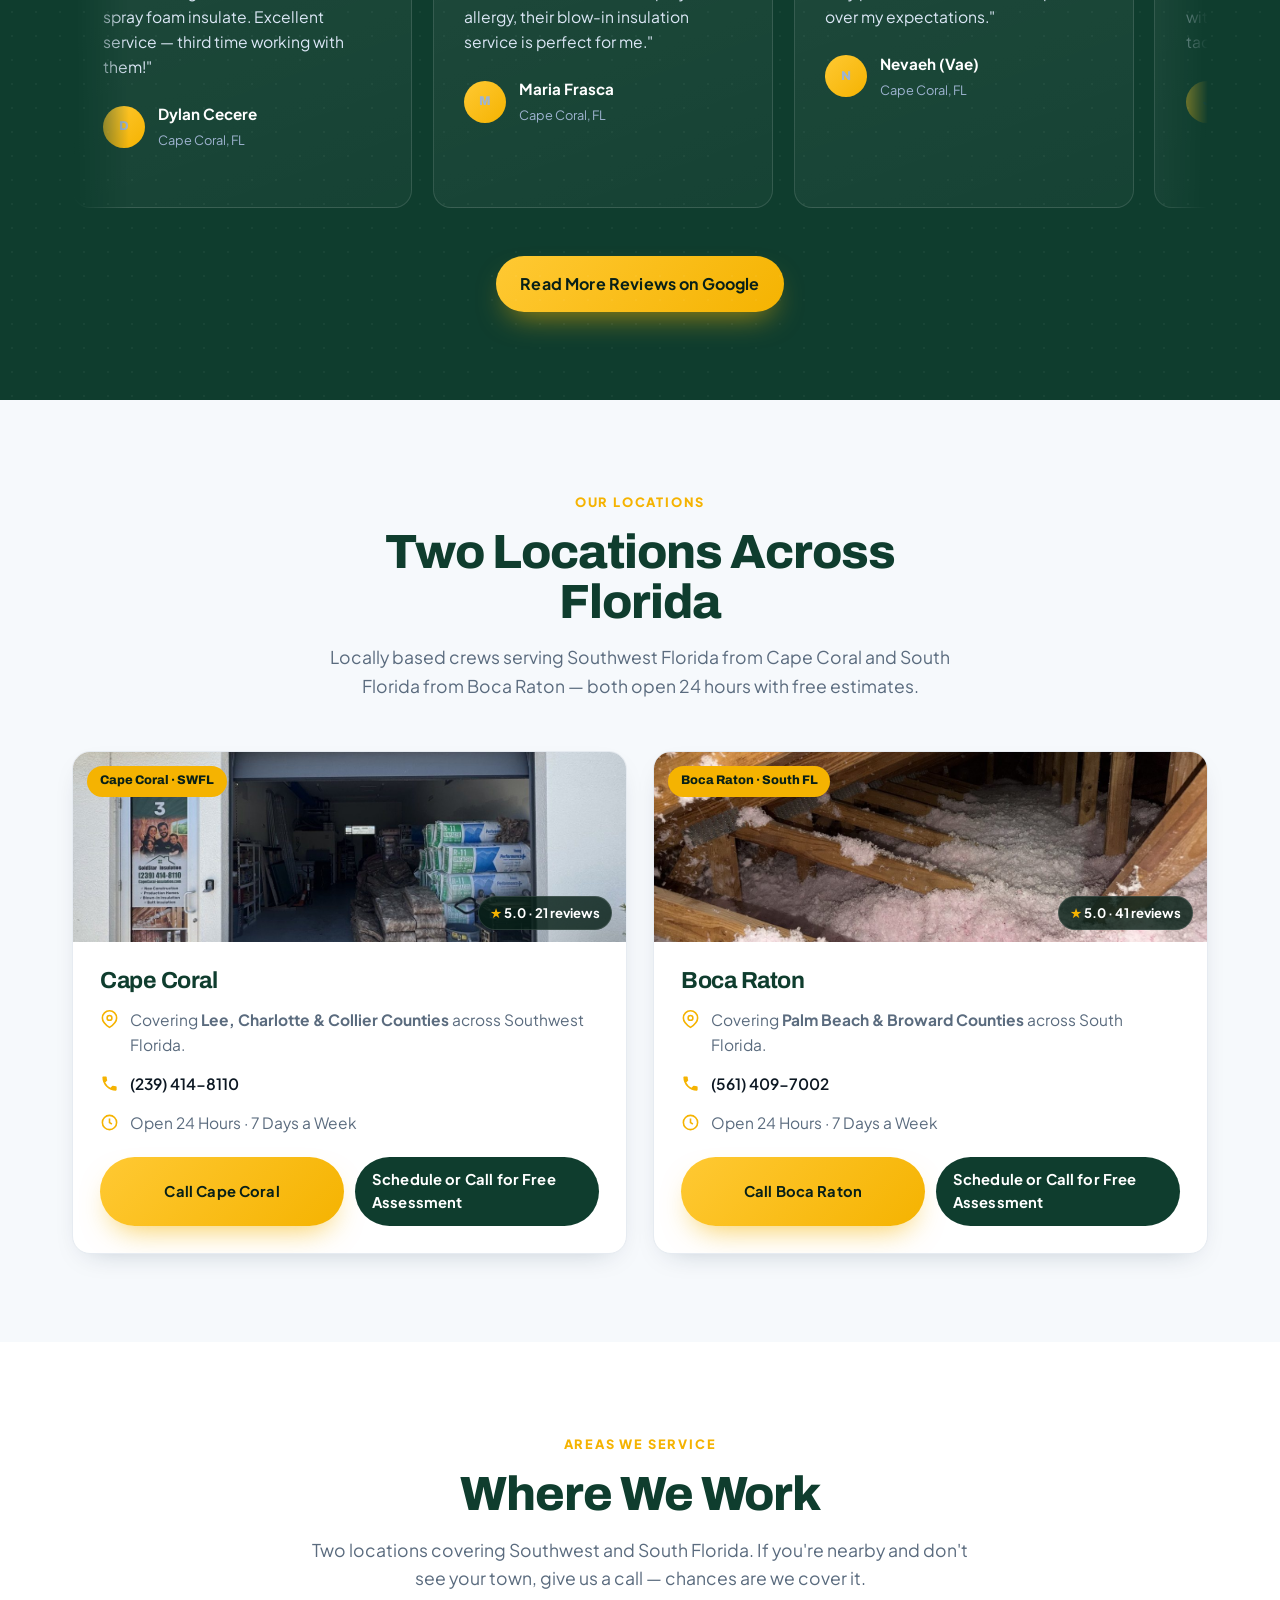
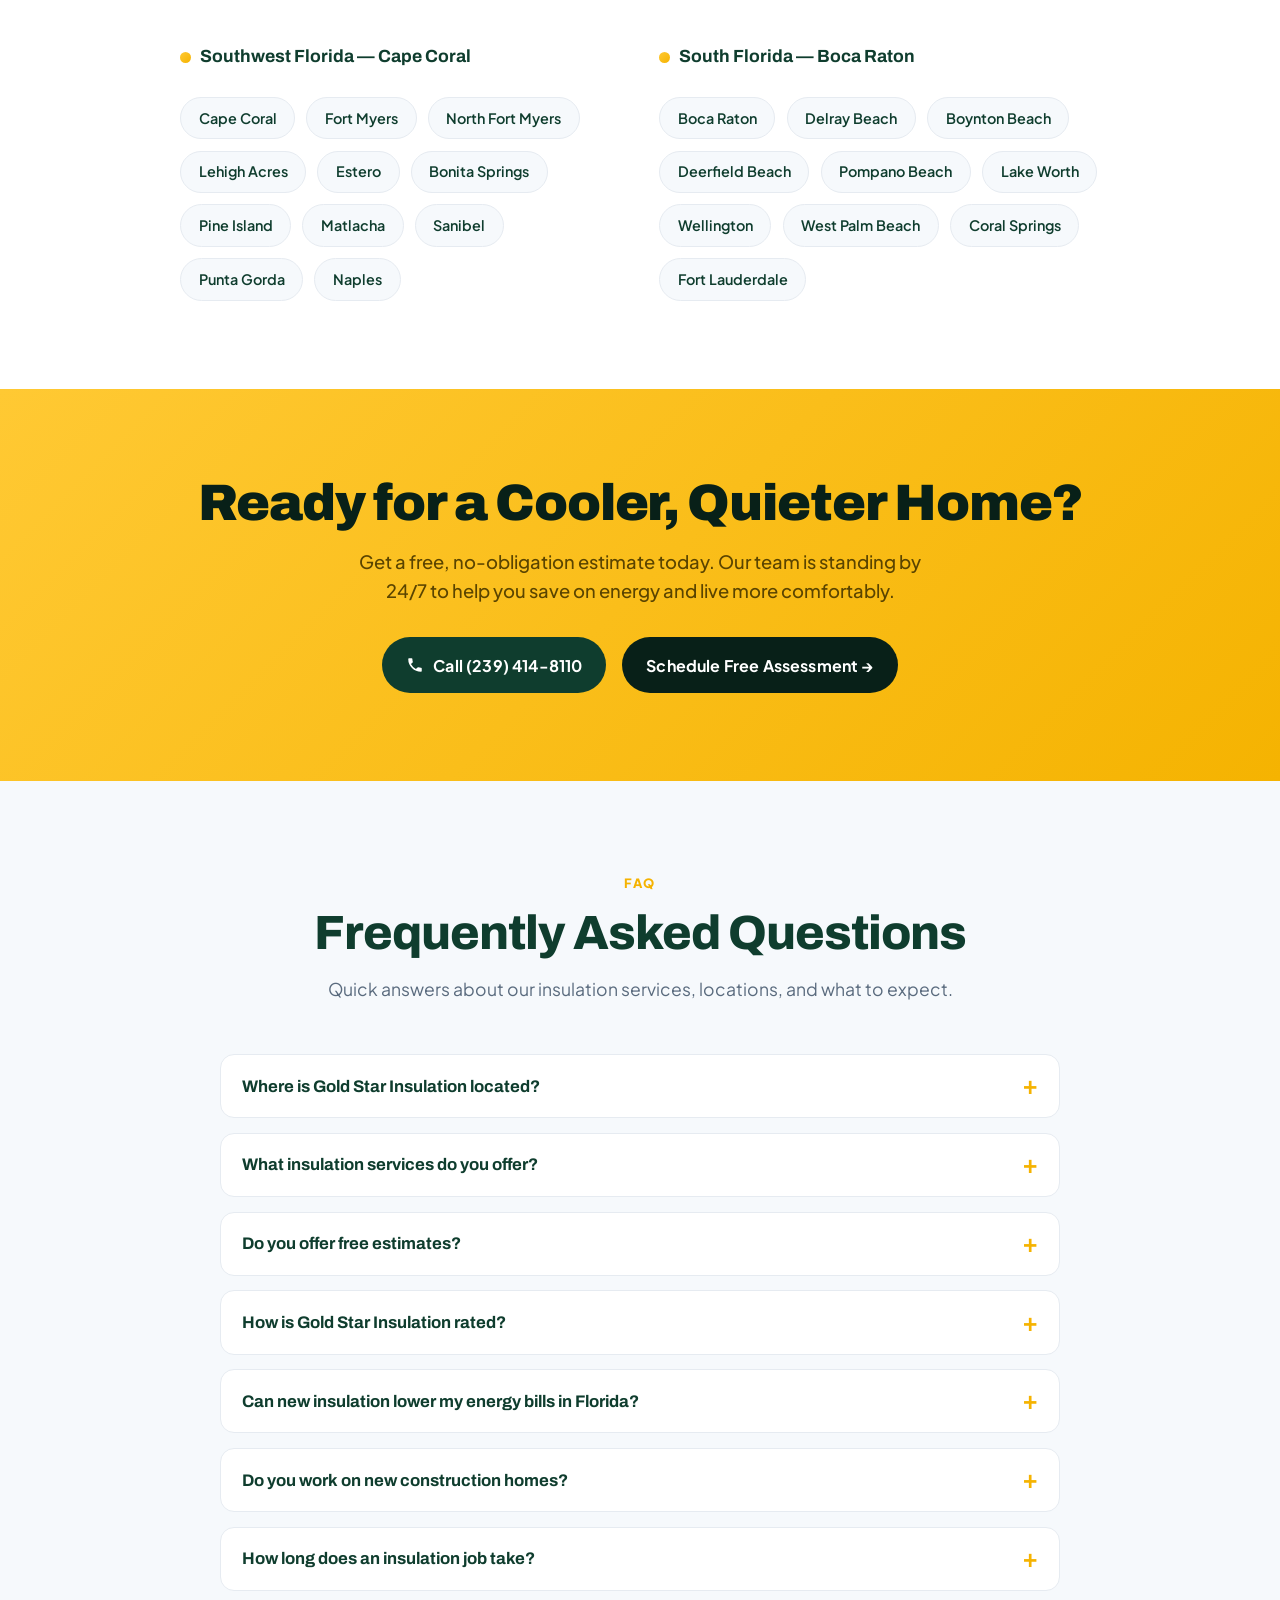
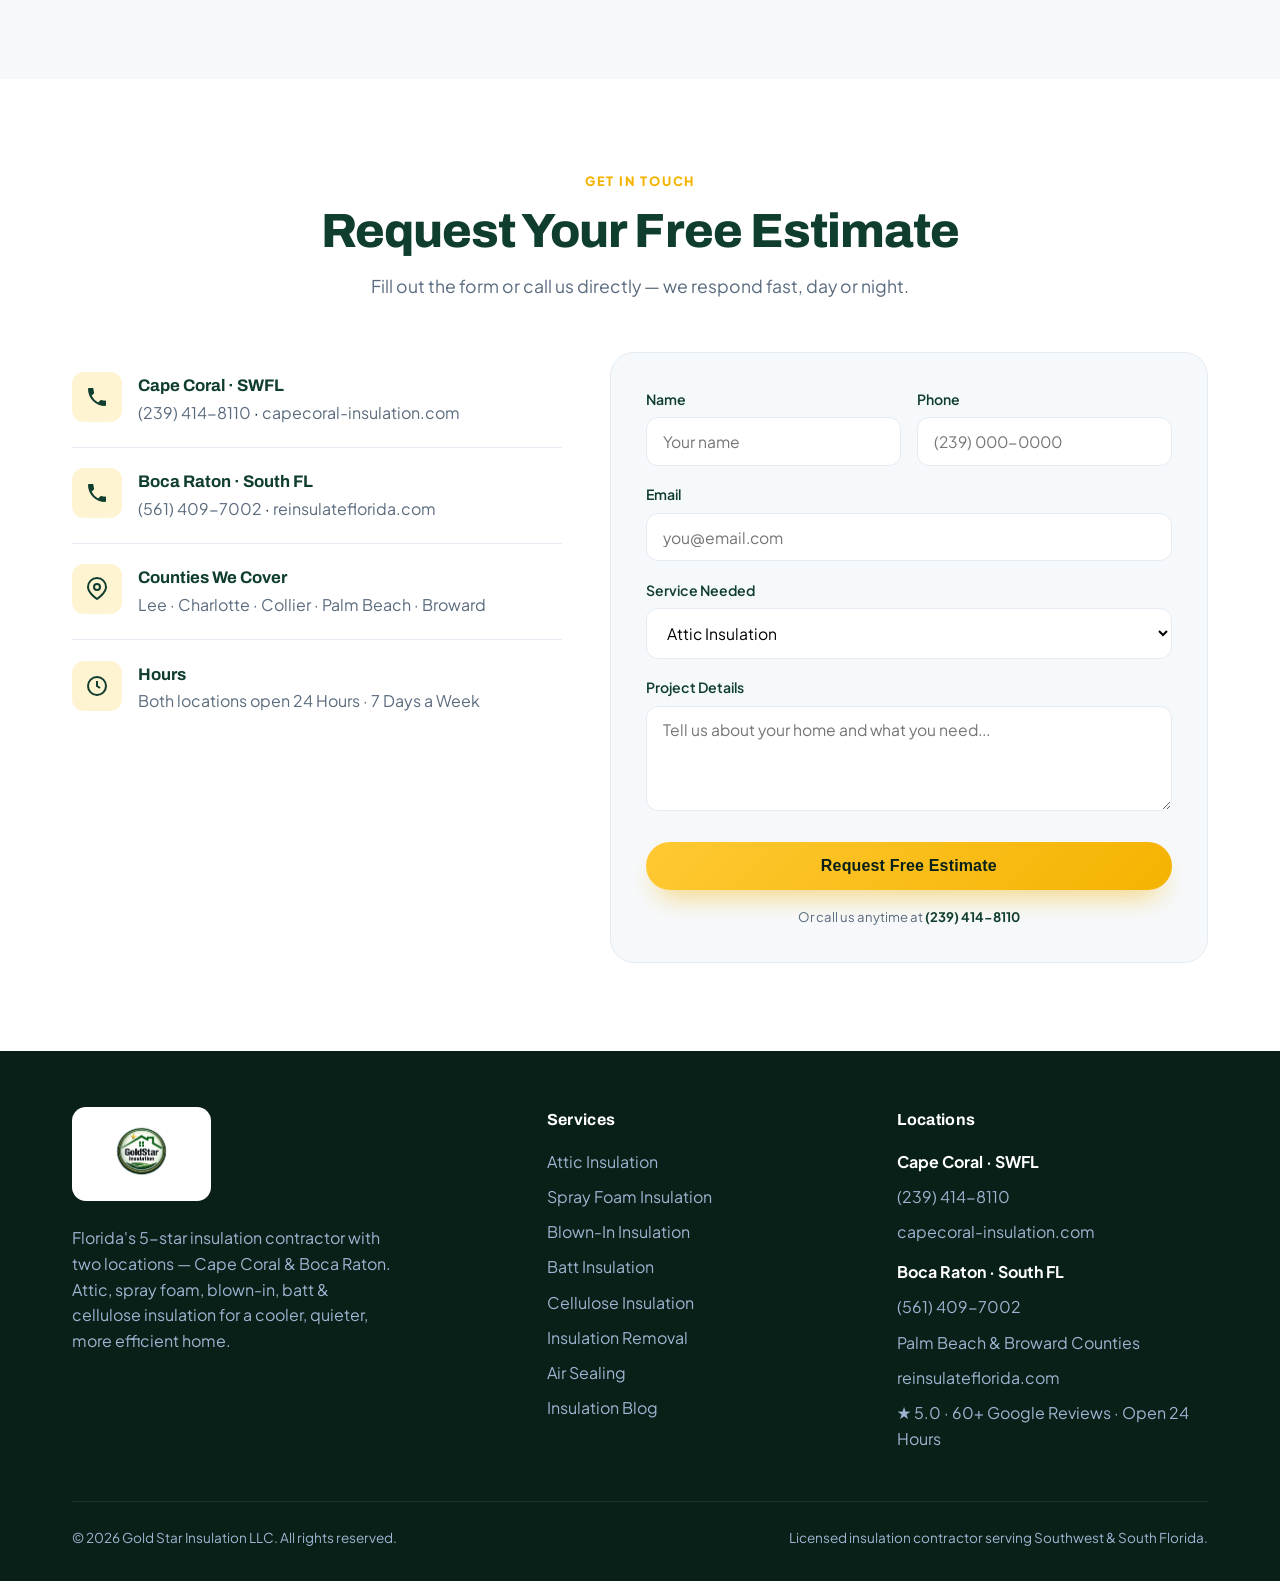
==== commit 535437ce: "Add files via upload" ====
--- a/index.html
+++ b/index.html
@@ -1270,15 +1270,26 @@
   function handleSubmit(e){
     e.preventDefault();
     const f = e.target;
-    const name = f.name.value.trim();
-    const phone = f.phone.value.trim();
-    const service = f.service.value;
-    const msg = encodeURIComponent(`New estimate request from ${name} (${phone}) — Service: ${service}. ${f.message.value}`);
-    const btn = f.querySelector('button');
-    btn.textContent = "✓ Thanks! We'll call you shortly";
-    btn.style.background = '#1f8f4e';
-    btn.style.color = '#fff';
-    setTimeout(()=>{ window.location.href='tel:+12394148110'; },1200);
+    const btn = f.querySelector('button[type="submit"]');
+    const original = btn.textContent;
+    btn.disabled = true; btn.textContent = "Sending…";
+    const data = Object.fromEntries(new FormData(f).entries());
+    data._subject = "New website estimate request — Gold Star Insulation";
+    fetch("https://formsubmit.co/ajax/steven@goldstarinsulation.co", {
+      method: "POST",
+      headers: { "Content-Type": "application/json", "Accept": "application/json" },
+      body: JSON.stringify(data)
+    })
+    .then(function(r){ if(!r.ok) throw new Error("network"); return r.json(); })
+    .then(function(){
+      btn.textContent = "✓ Thanks! We'll be in touch shortly";
+      btn.style.background = "#1f8f4e"; btn.style.color = "#fff";
+      f.reset();
+    })
+    .catch(function(){
+      btn.disabled = false; btn.textContent = original;
+      alert("Sorry — something went wrong sending your request. Please call (239) 414-8110 and we'll take care of you.");
+    });
     return false;
   }
 
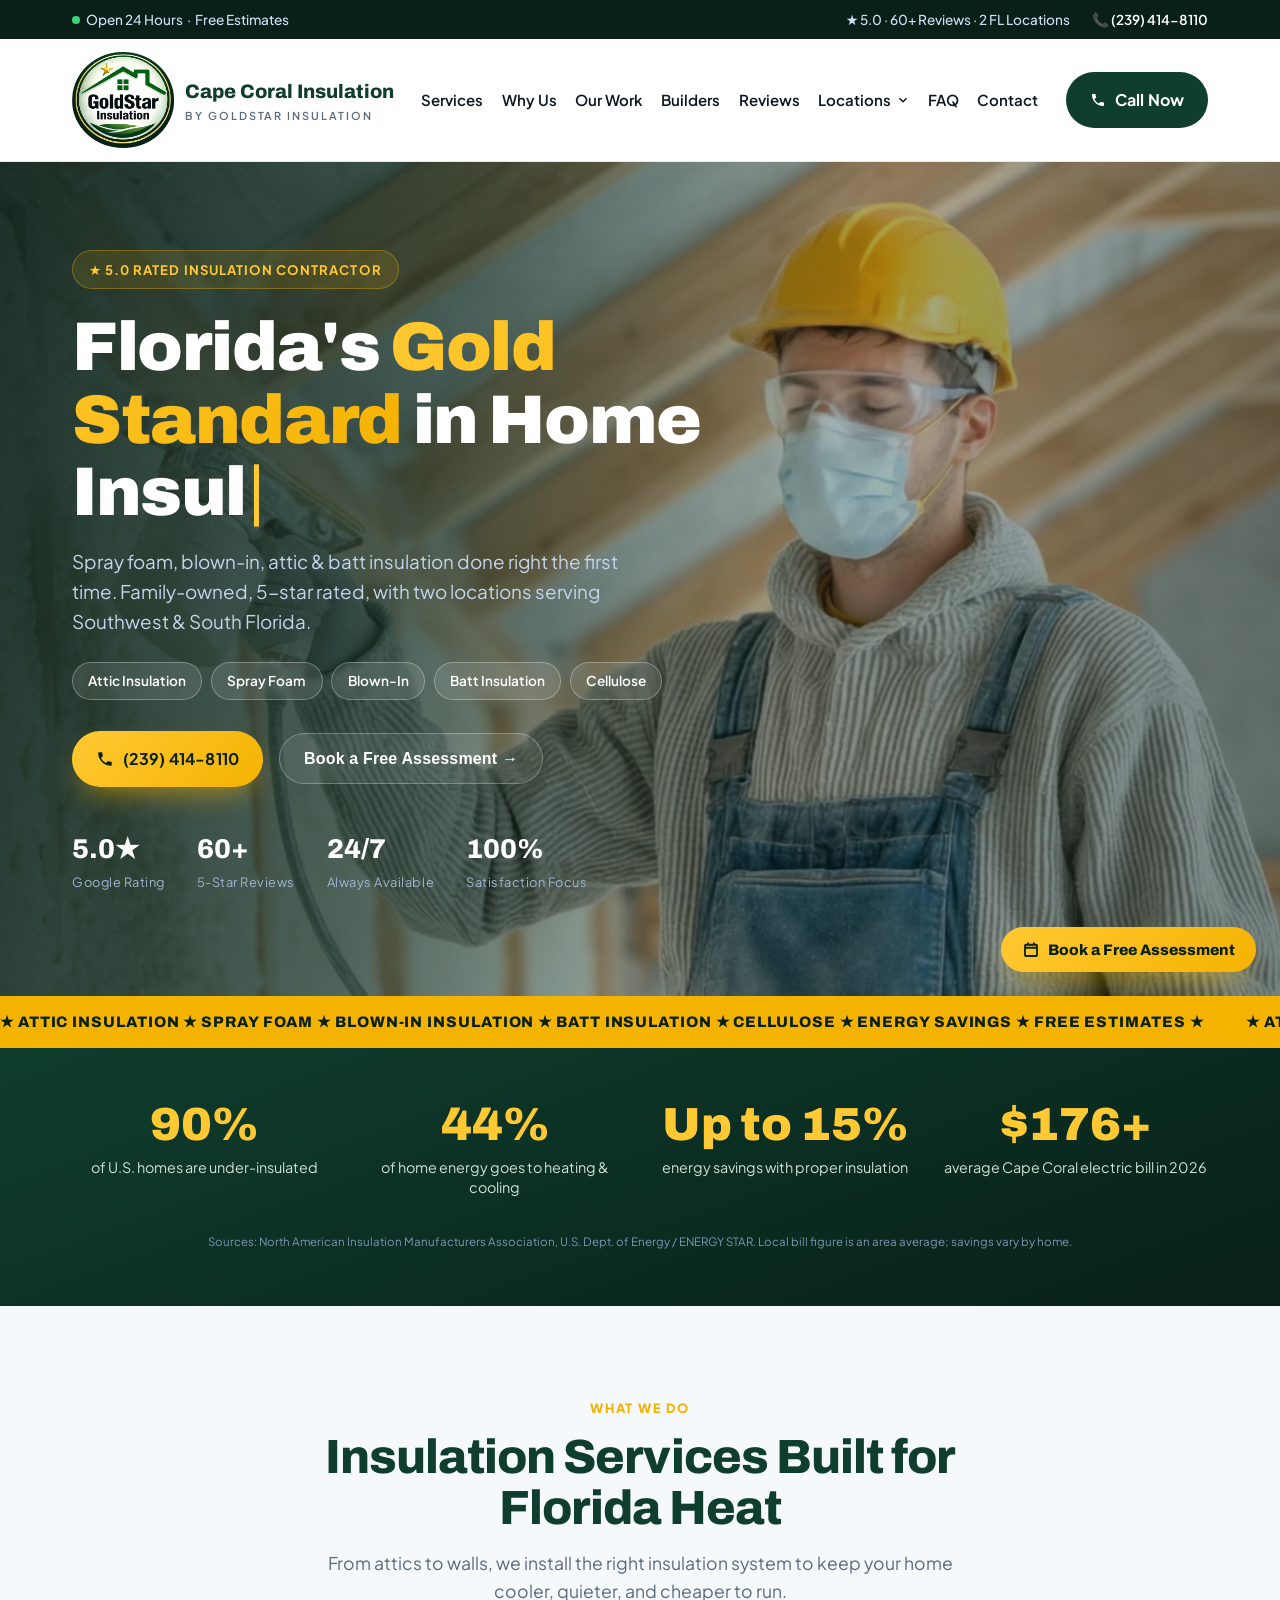
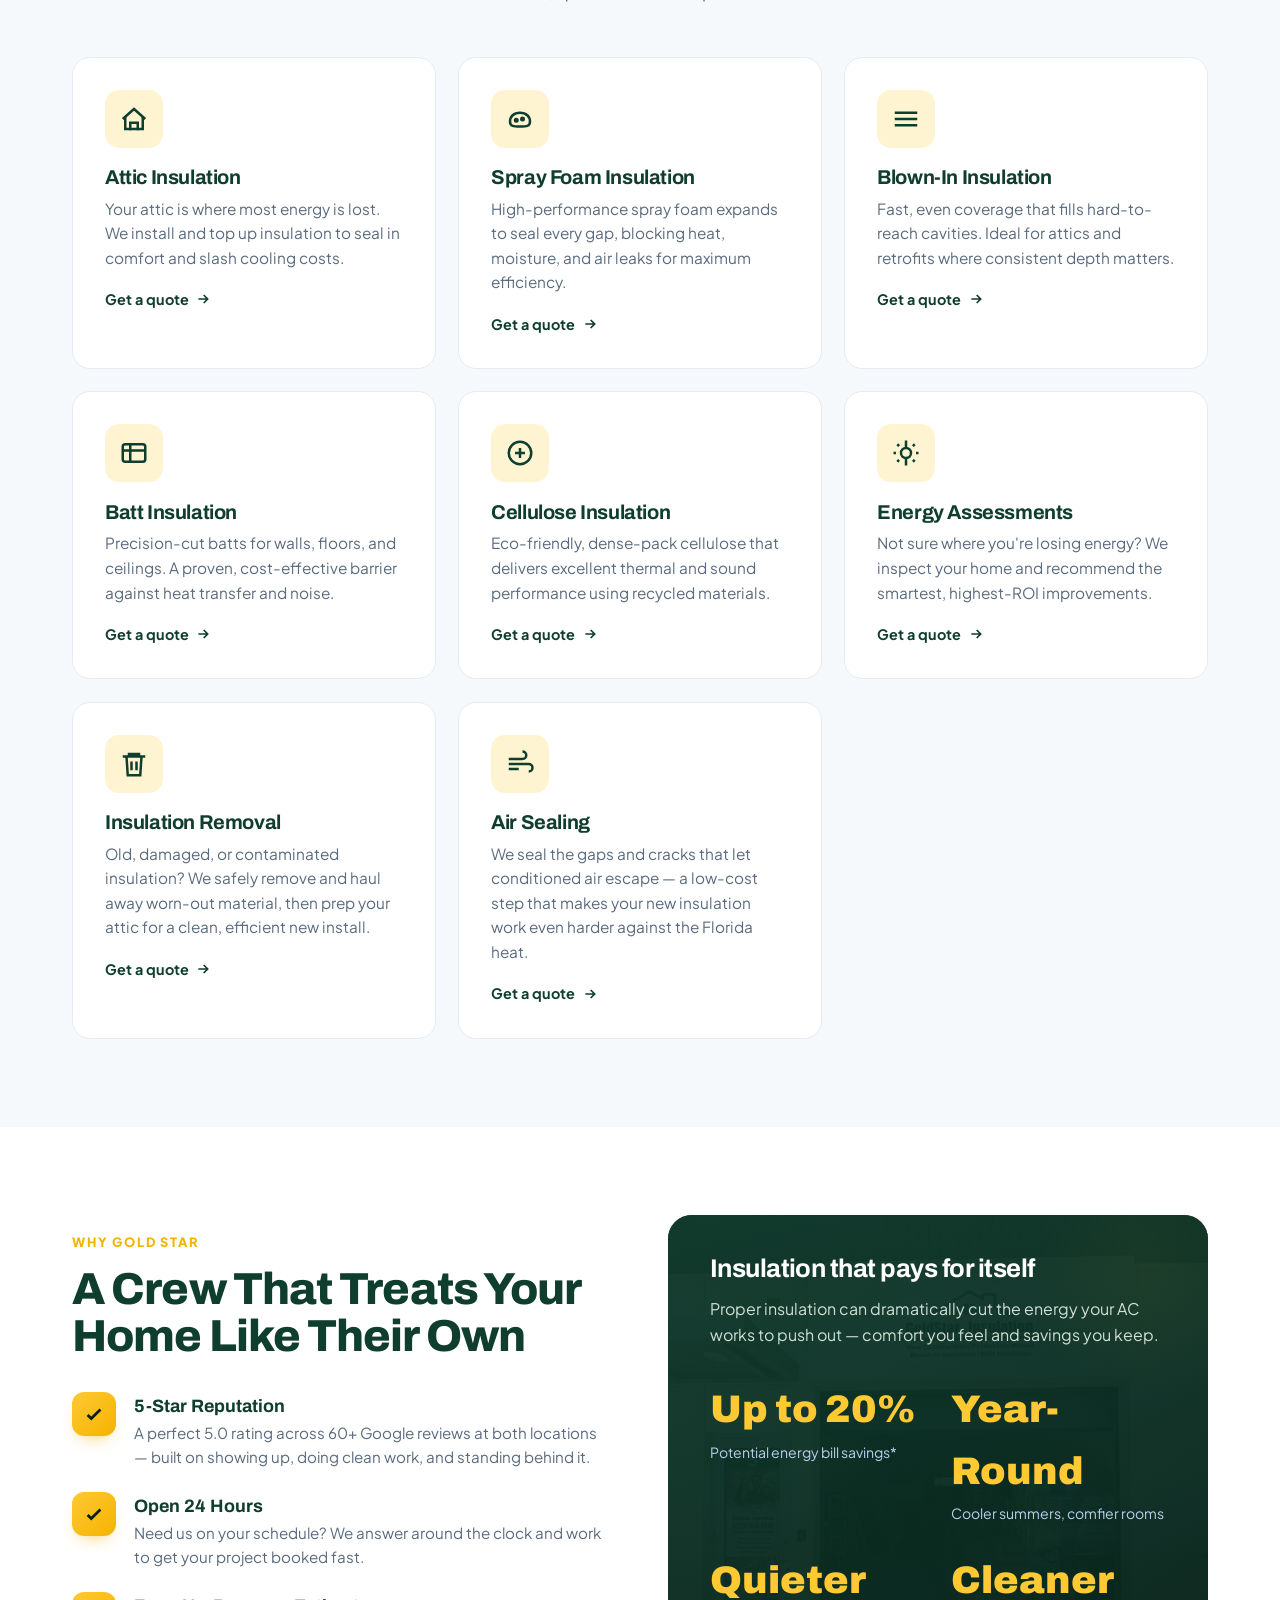
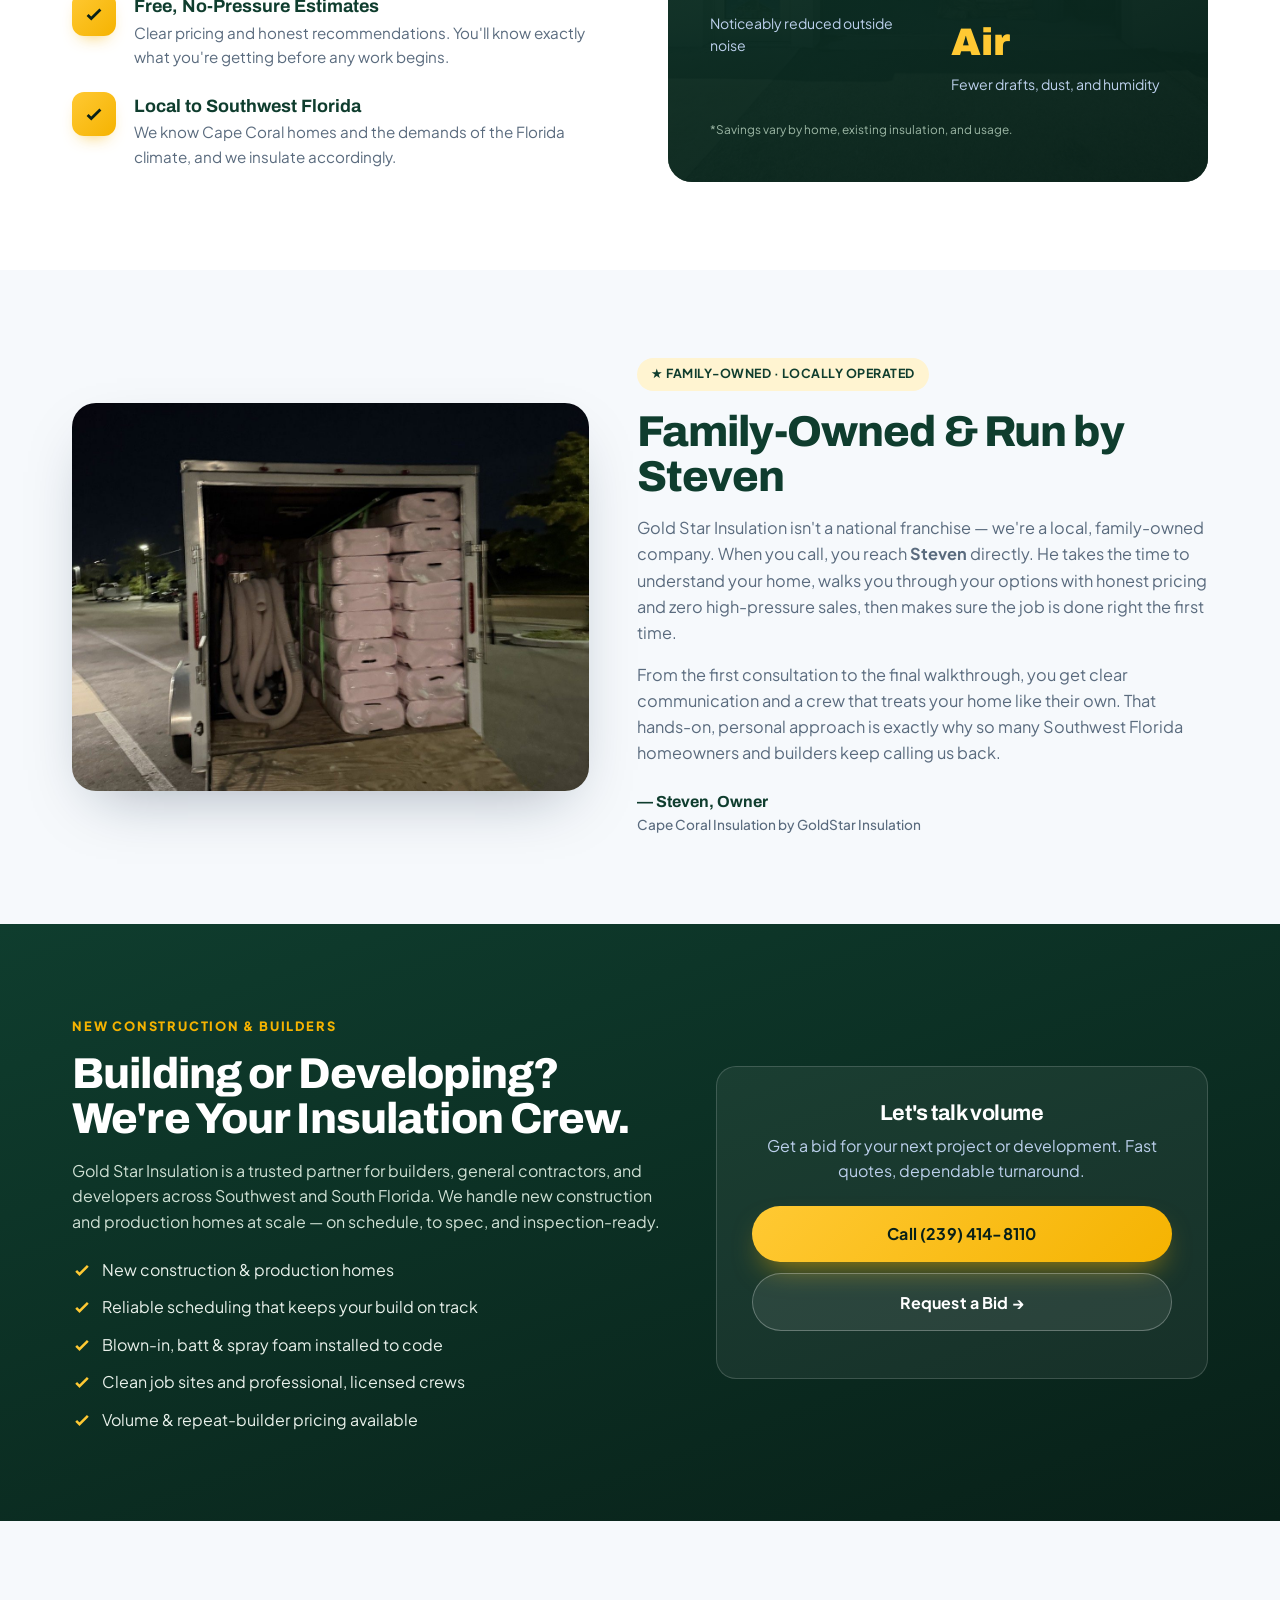
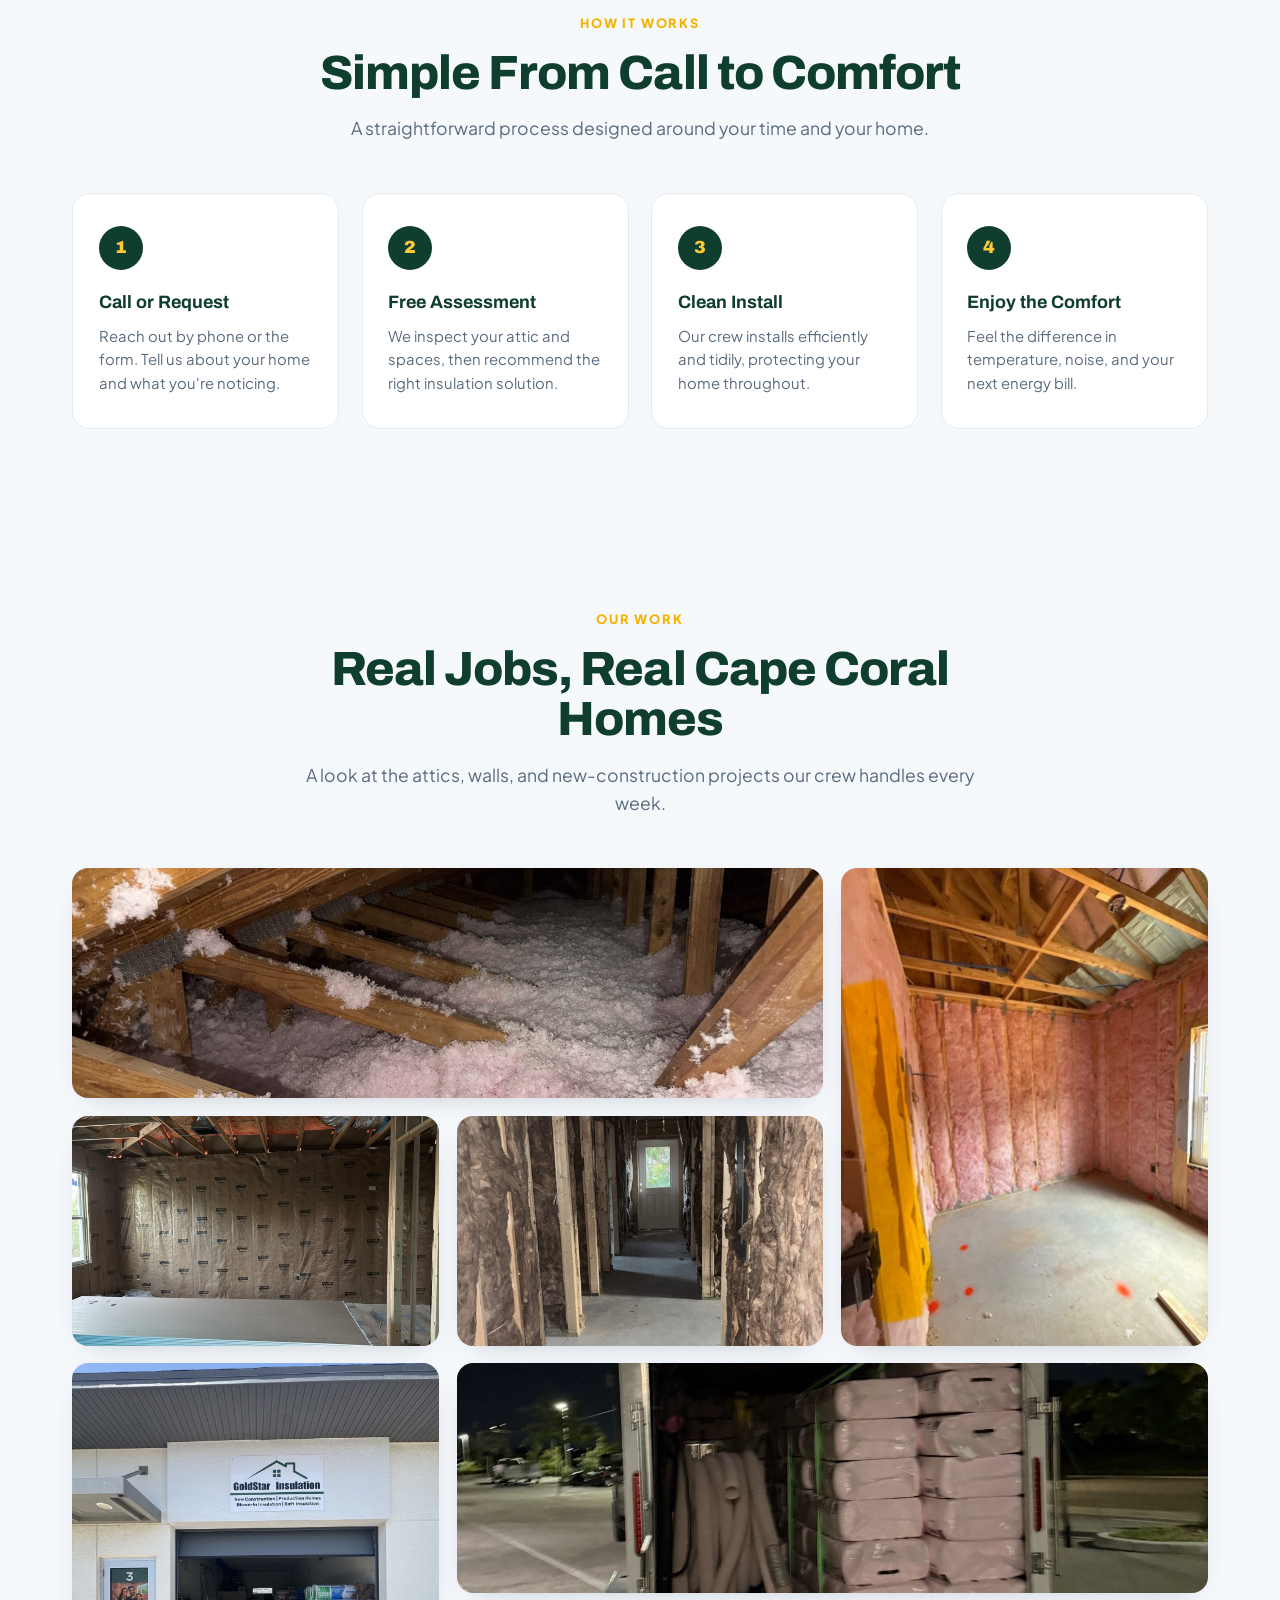
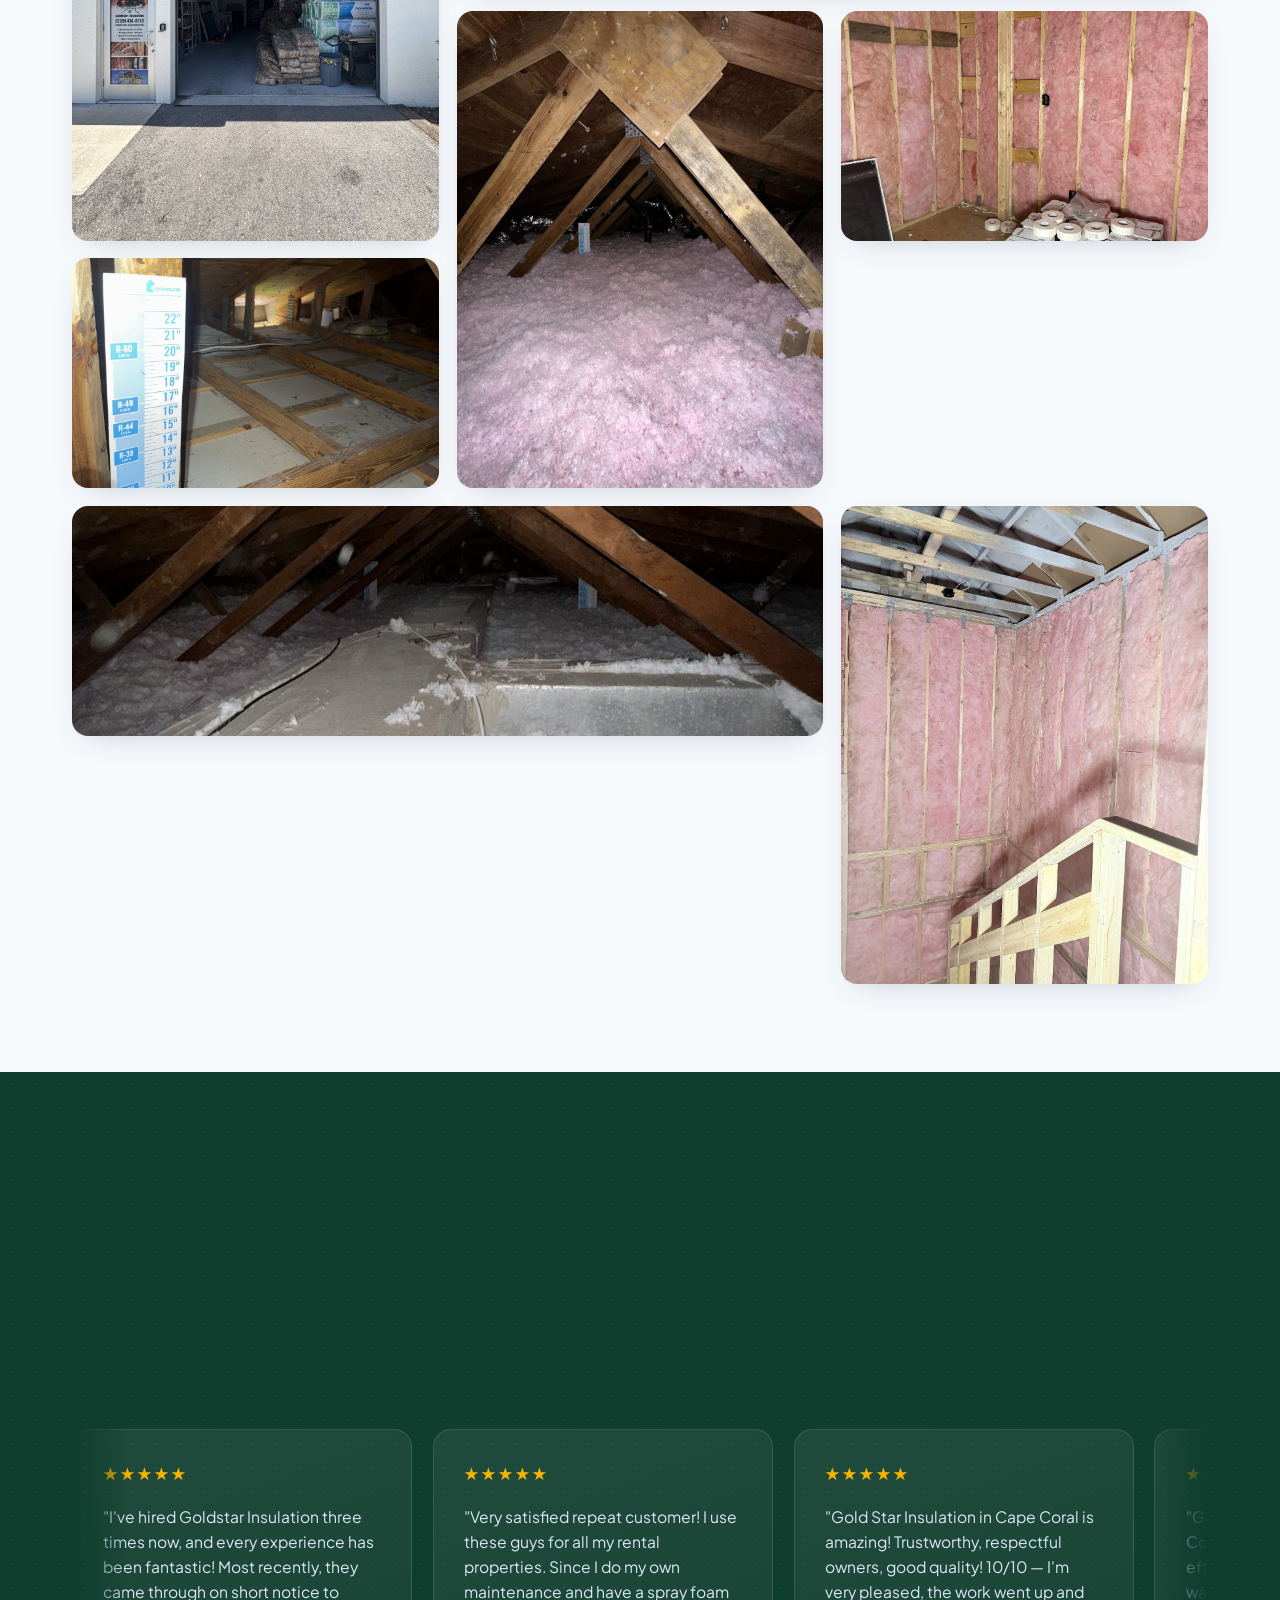
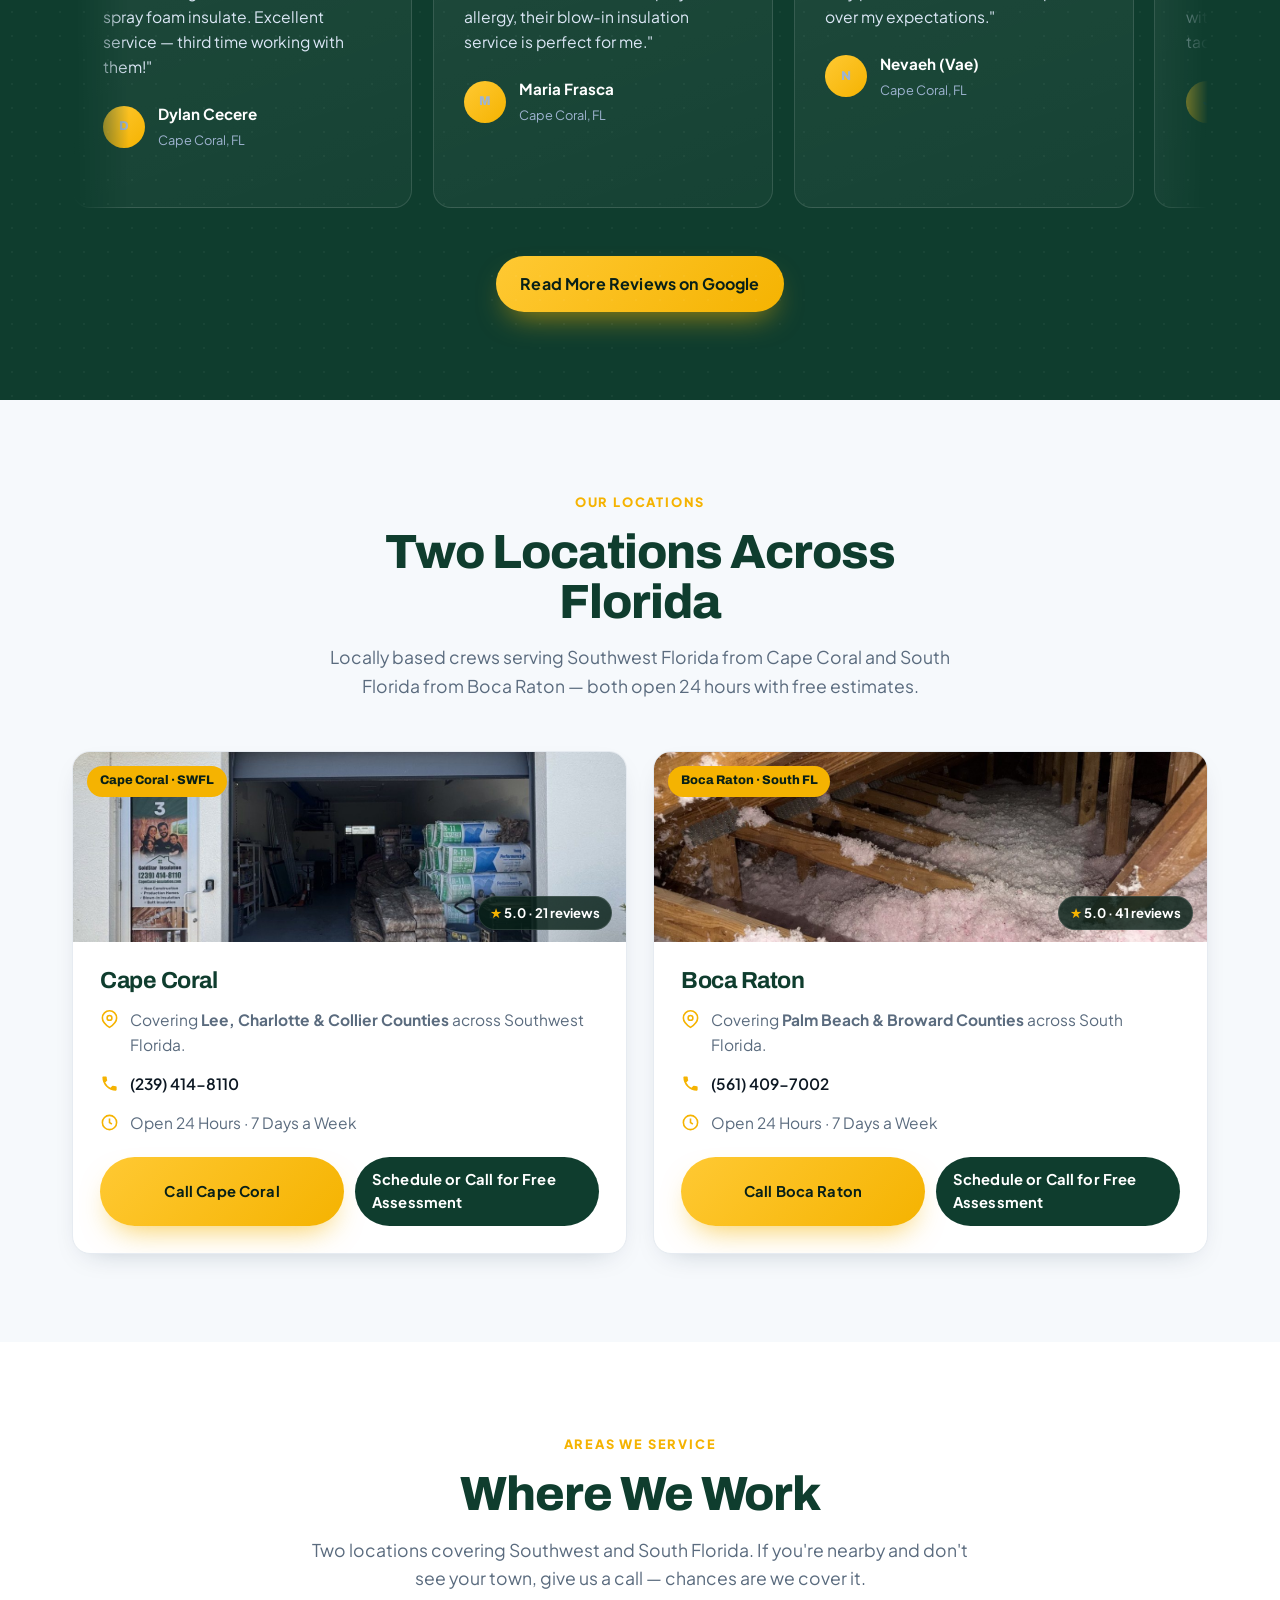
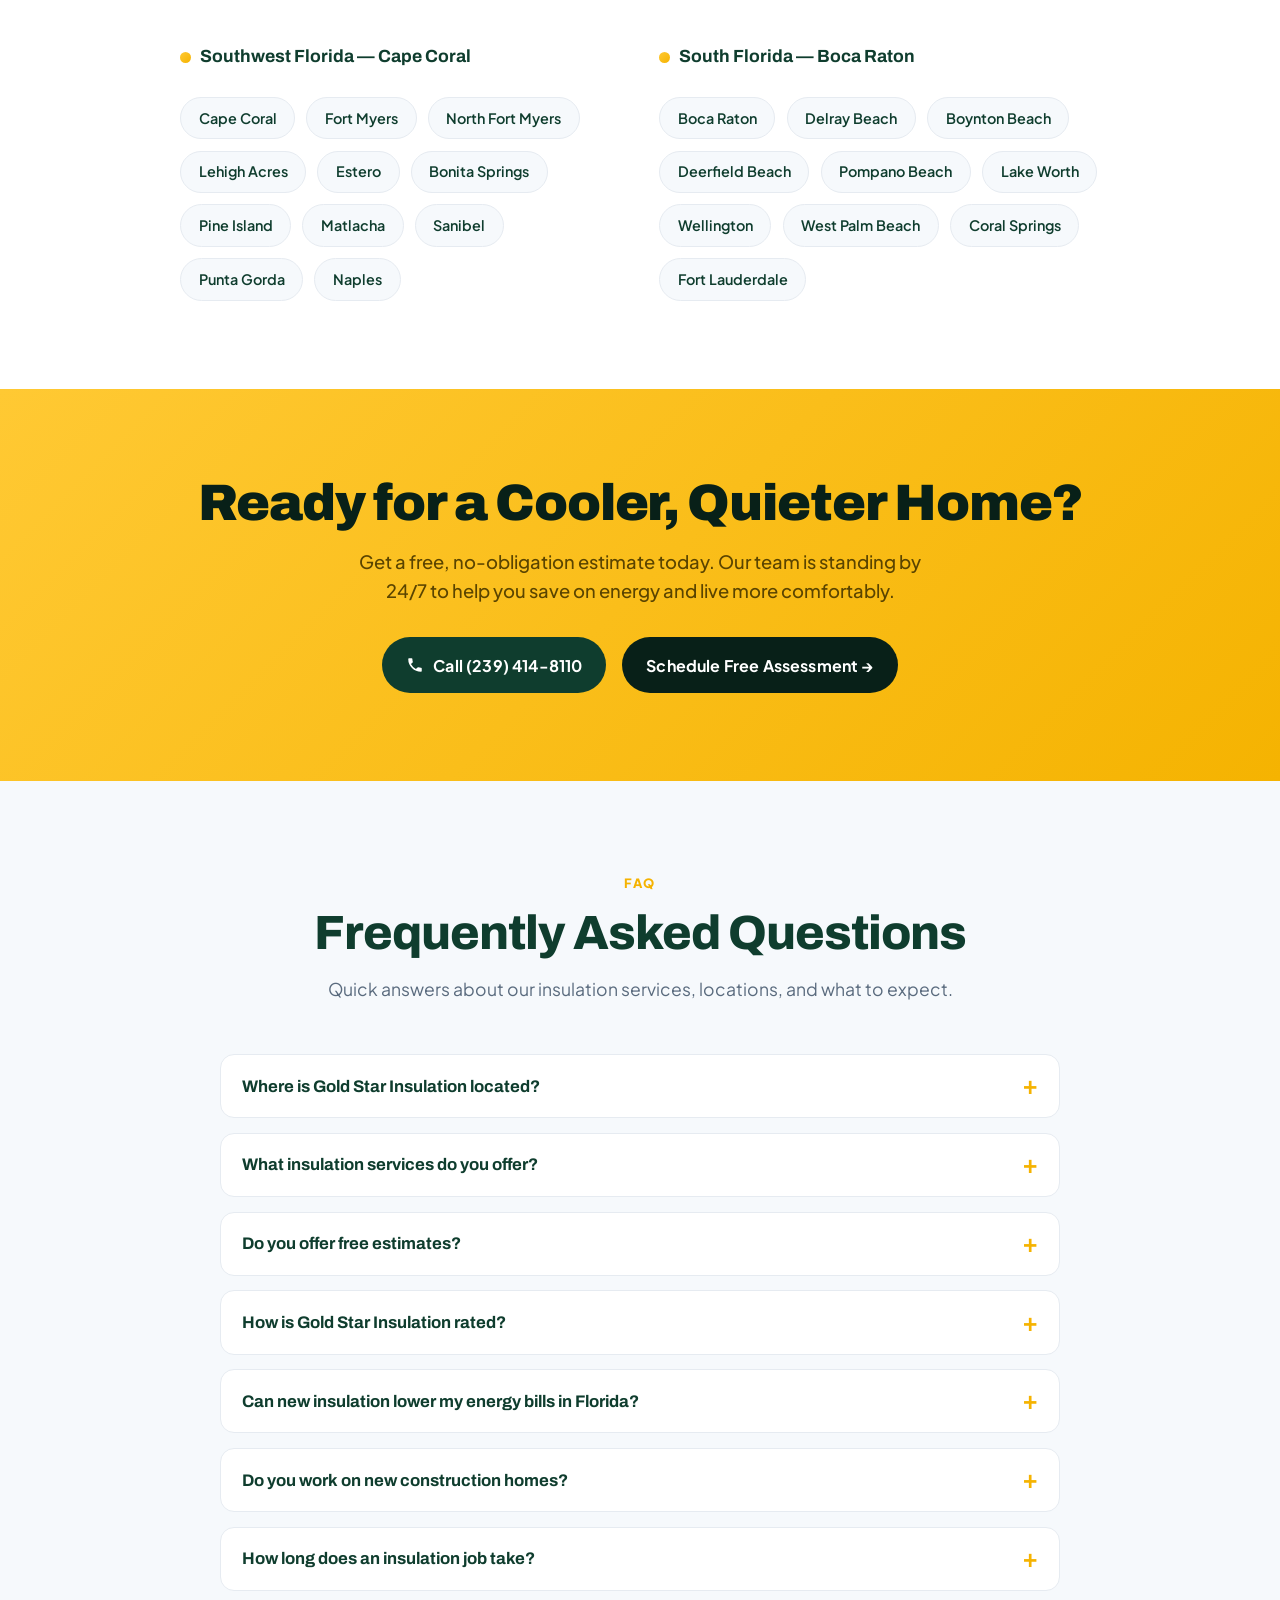
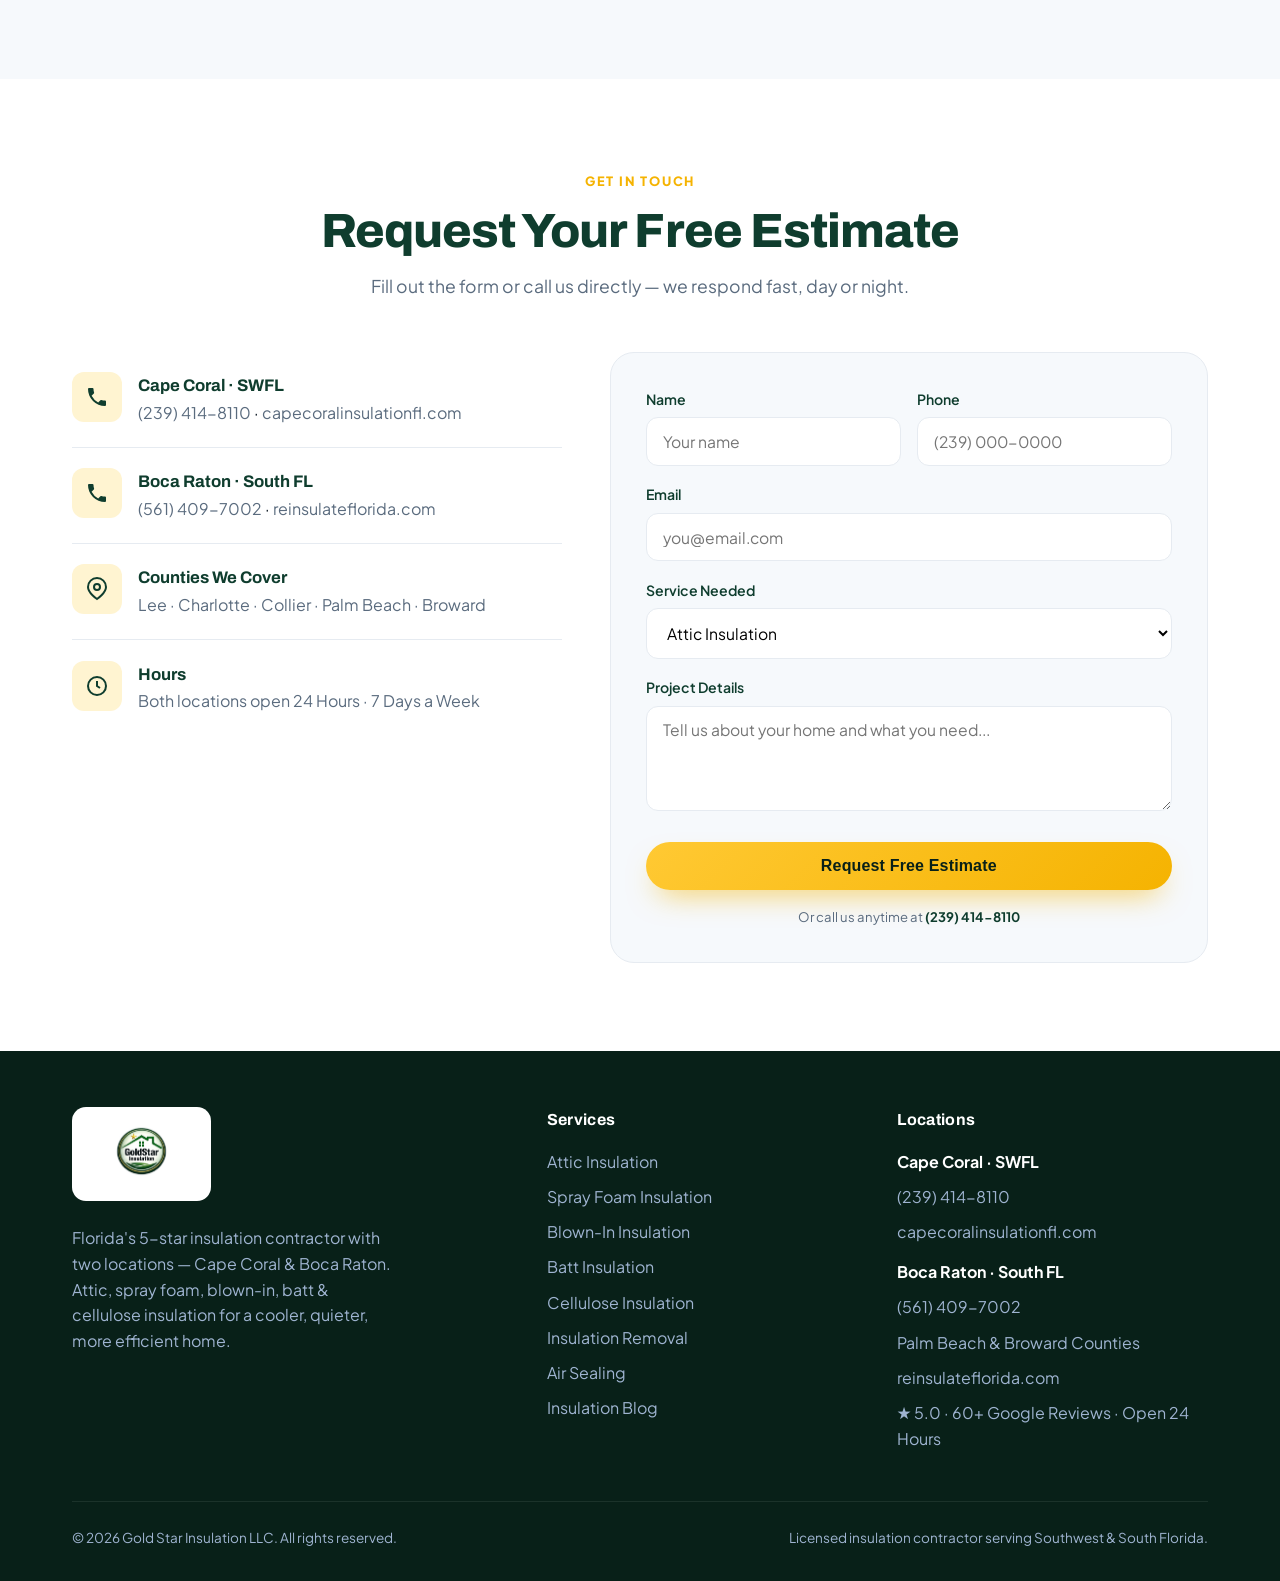
==== commit e6dd2d4f: "Switch site to new domain capecoralinsulationfl.com (canonical, OG, JSON-LD, sitemap, robots, locati" ====
--- a/index.html
+++ b/index.html
@@ -9,22 +9,22 @@
 <meta name="author" content="Gold Star Insulation" />
 <meta name="robots" content="index, follow, max-image-preview:large" />
 <meta name="theme-color" content="#0f3d2e" />
-<link rel="canonical" href="https://gold-star-insulation.vercel.app/" />
+<link rel="canonical" href="https://capecoralinsulationfl.com/" />
 
 <!-- Open Graph -->
 <meta property="og:type" content="website" />
 <meta property="og:site_name" content="Gold Star Insulation" />
 <meta property="og:title" content="Gold Star Insulation | Cape Coral & Boca Raton, FL — Spray Foam, Attic & Blown-In Insulation" />
 <meta property="og:description" content="5.0-star rated insulation contractor with two Florida locations. Spray foam, attic, blown-in, batt & cellulose. Open 24 hours. Free estimates." />
-<meta property="og:url" content="https://gold-star-insulation.vercel.app/" />
-<meta property="og:image" content="https://gold-star-insulation.vercel.app/hero-fiberglass-poster.jpg" />
+<meta property="og:url" content="https://capecoralinsulationfl.com/" />
+<meta property="og:image" content="https://capecoralinsulationfl.com/hero-fiberglass-poster.jpg" />
 <meta property="og:locale" content="en_US" />
 
 <!-- Twitter -->
 <meta name="twitter:card" content="summary_large_image" />
 <meta name="twitter:title" content="Gold Star Insulation | Cape Coral & Boca Raton, FL" />
 <meta name="twitter:description" content="5.0-star rated insulation contractor with two Florida locations. Spray foam, attic, blown-in & batt insulation. Open 24 hours." />
-<meta name="twitter:image" content="https://gold-star-insulation.vercel.app/hero-fiberglass-poster.jpg" />
+<meta name="twitter:image" content="https://capecoralinsulationfl.com/hero-fiberglass-poster.jpg" />
 <link rel="preconnect" href="https://fonts.googleapis.com" />
 <link rel="preconnect" href="https://fonts.gstatic.com" crossorigin />
 <link href="https://fonts.googleapis.com/css2?family=Plus+Jakarta+Sans:wght@400;500;600;700;800&family=Archivo:wght@600;700;800;900&display=swap" rel="stylesheet" />
@@ -447,22 +447,22 @@
   "@graph": [
     {
       "@type": "Organization",
-      "@id": "https://gold-star-insulation.vercel.app/#organization",
+      "@id": "https://capecoralinsulationfl.com/#organization",
       "name": "Gold Star Insulation",
-      "url": "https://gold-star-insulation.vercel.app/",
-      "logo": "https://gold-star-insulation.vercel.app/logo.jpg",
-      "image": "https://gold-star-insulation.vercel.app/hero-fiberglass-poster.jpg",
+      "url": "https://capecoralinsulationfl.com/",
+      "logo": "https://capecoralinsulationfl.com/logo.jpg",
+      "image": "https://capecoralinsulationfl.com/hero-fiberglass-poster.jpg",
       "description": "Gold Star Insulation is a family-owned, 5.0-star rated insulation contractor with two Florida locations serving Cape Coral, Boca Raton and the surrounding areas with spray foam, attic, blown-in, batt and cellulose insulation, insulation removal, air sealing, and new construction insulation.",
       "founder": { "@type": "Person", "name": "Steven" },
       "areaServed": ["Cape Coral, FL", "Fort Myers, FL", "Naples, FL", "Estero, FL", "Punta Gorda, FL", "Boca Raton, FL", "Delray Beach, FL", "Palm Beach County, FL", "Southwest Florida", "South Florida"]
     },
     {
       "@type": ["LocalBusiness", "HomeAndConstructionBusiness", "GeneralContractor"],
-      "@id": "https://gold-star-insulation.vercel.app/#cape-coral",
+      "@id": "https://capecoralinsulationfl.com/#cape-coral",
       "name": "Gold Star Insulation — Cape Coral",
-      "parentOrganization": { "@id": "https://gold-star-insulation.vercel.app/#organization" },
-      "image": "https://gold-star-insulation.vercel.app/shop.jpg",
-      "url": "https://capecoral-insulation.com/",
+      "parentOrganization": { "@id": "https://capecoralinsulationfl.com/#organization" },
+      "image": "https://capecoralinsulationfl.com/shop.jpg",
+      "url": "https://capecoralinsulationfl.com/",
       "telephone": "+1-239-414-8110",
       "priceRange": "$$",
       "address": {
@@ -493,10 +493,10 @@
     },
     {
       "@type": ["LocalBusiness", "HomeAndConstructionBusiness", "GeneralContractor"],
-      "@id": "https://gold-star-insulation.vercel.app/#boca-raton",
+      "@id": "https://capecoralinsulationfl.com/#boca-raton",
       "name": "Gold Star Insulation — Boca Raton",
-      "parentOrganization": { "@id": "https://gold-star-insulation.vercel.app/#organization" },
-      "image": "https://gold-star-insulation.vercel.app/work-attic.jpg",
+      "parentOrganization": { "@id": "https://capecoralinsulationfl.com/#organization" },
+      "image": "https://capecoralinsulationfl.com/work-attic.jpg",
       "url": "https://reinsulateflorida.com/",
       "telephone": "+1-561-409-7002",
       "priceRange": "$$",
@@ -528,7 +528,7 @@
     },
     {
       "@type": "FAQPage",
-      "@id": "https://gold-star-insulation.vercel.app/#faq",
+      "@id": "https://capecoralinsulationfl.com/#faq",
       "mainEntity": [
         {
           "@type": "Question",
@@ -875,7 +875,7 @@
       <div class="rev-track" id="revTrack"></div>
     </div>
     <div style="text-align:center;margin-top:2.6rem" class="reveal">
-      <a href="https://capecoral-insulation.com/" target="_blank" rel="noopener" class="btn btn-gold">Read More Reviews on Google</a>
+      <a href="https://capecoralinsulationfl.com/" target="_blank" rel="noopener" class="btn btn-gold">Read More Reviews on Google</a>
     </div>
   </div>
 </section>
@@ -1060,7 +1060,7 @@
       <div class="reveal">
         <div class="info-item">
           <span class="ic"><svg viewBox="0 0 24 24" fill="currentColor"><path d="M6.6 10.8a15.5 15.5 0 006.6 6.6l2.2-2.2a1 1 0 011-.24 11.4 11.4 0 003.6.58 1 1 0 011 1V20a1 1 0 01-1 1A17 17 0 013 4a1 1 0 011-1h3.5a1 1 0 011 1 11.4 11.4 0 00.58 3.6 1 1 0 01-.24 1z"/></svg></span>
-          <div><b>Cape Coral · SWFL</b><br><a href="tel:+12394148110">(239) 414-8110</a> · <a href="https://capecoral-insulation.com/" target="_blank" rel="noopener">capecoral-insulation.com</a></div>
+          <div><b>Cape Coral · SWFL</b><br><a href="tel:+12394148110">(239) 414-8110</a> · <a href="https://capecoralinsulationfl.com/" target="_blank" rel="noopener">capecoralinsulationfl.com</a></div>
         </div>
         <div class="info-item">
           <span class="ic"><svg viewBox="0 0 24 24" fill="currentColor"><path d="M6.6 10.8a15.5 15.5 0 006.6 6.6l2.2-2.2a1 1 0 011-.24 11.4 11.4 0 003.6.58 1 1 0 011 1V20a1 1 0 01-1 1A17 17 0 013 4a1 1 0 011-1h3.5a1 1 0 011 1 11.4 11.4 0 00.58 3.6 1 1 0 01-.24 1z"/></svg></span>
@@ -1127,7 +1127,7 @@
         <ul>
           <li><b style="color:#fff">Cape Coral · SWFL</b></li>
           <li><a href="tel:+12394148110">(239) 414-8110</a></li>
-          <li><a href="https://capecoral-insulation.com/" target="_blank" rel="noopener">capecoral-insulation.com</a></li>
+          <li><a href="https://capecoralinsulationfl.com/" target="_blank" rel="noopener">capecoralinsulationfl.com</a></li>
           <li style="margin-top:.9rem"><b style="color:#fff">Boca Raton · South FL</b></li>
           <li><a href="tel:+15614097002">(561) 409-7002</a></li>
           <li>Palm Beach &amp; Broward Counties</li>
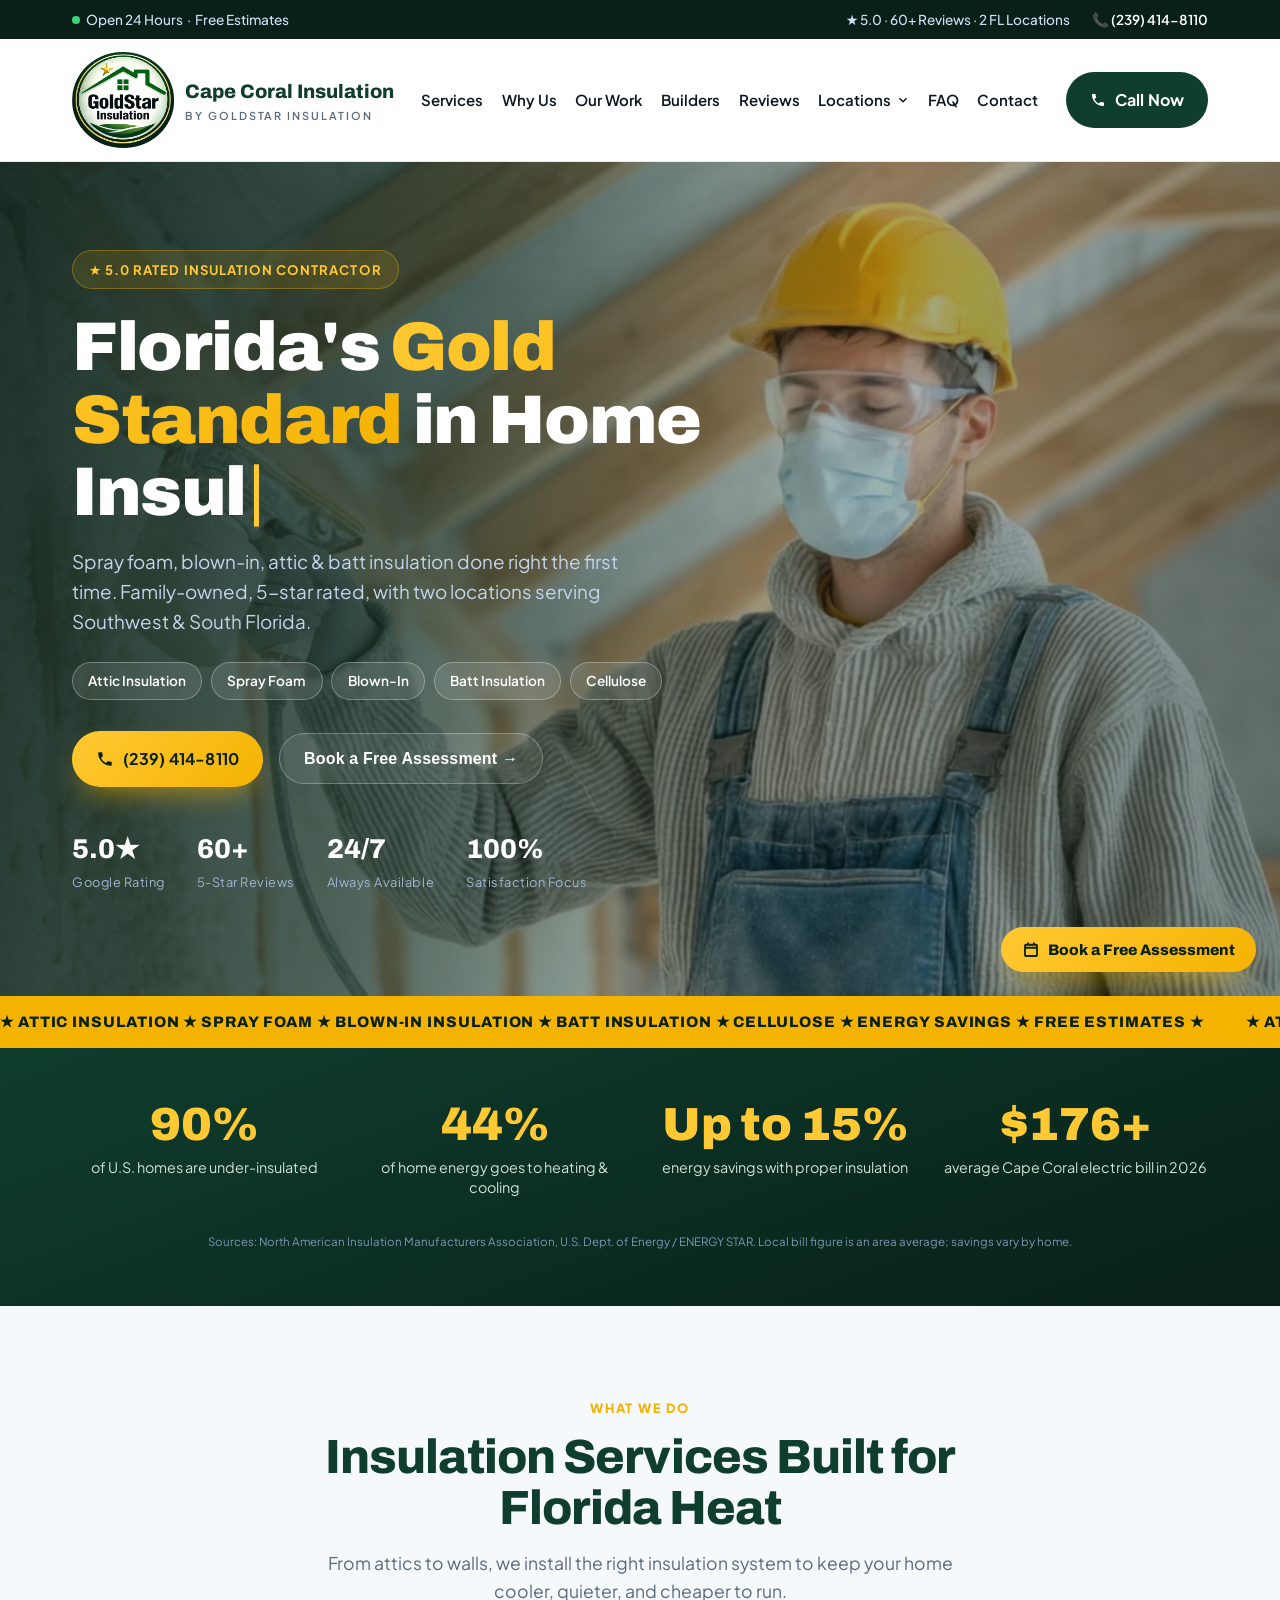
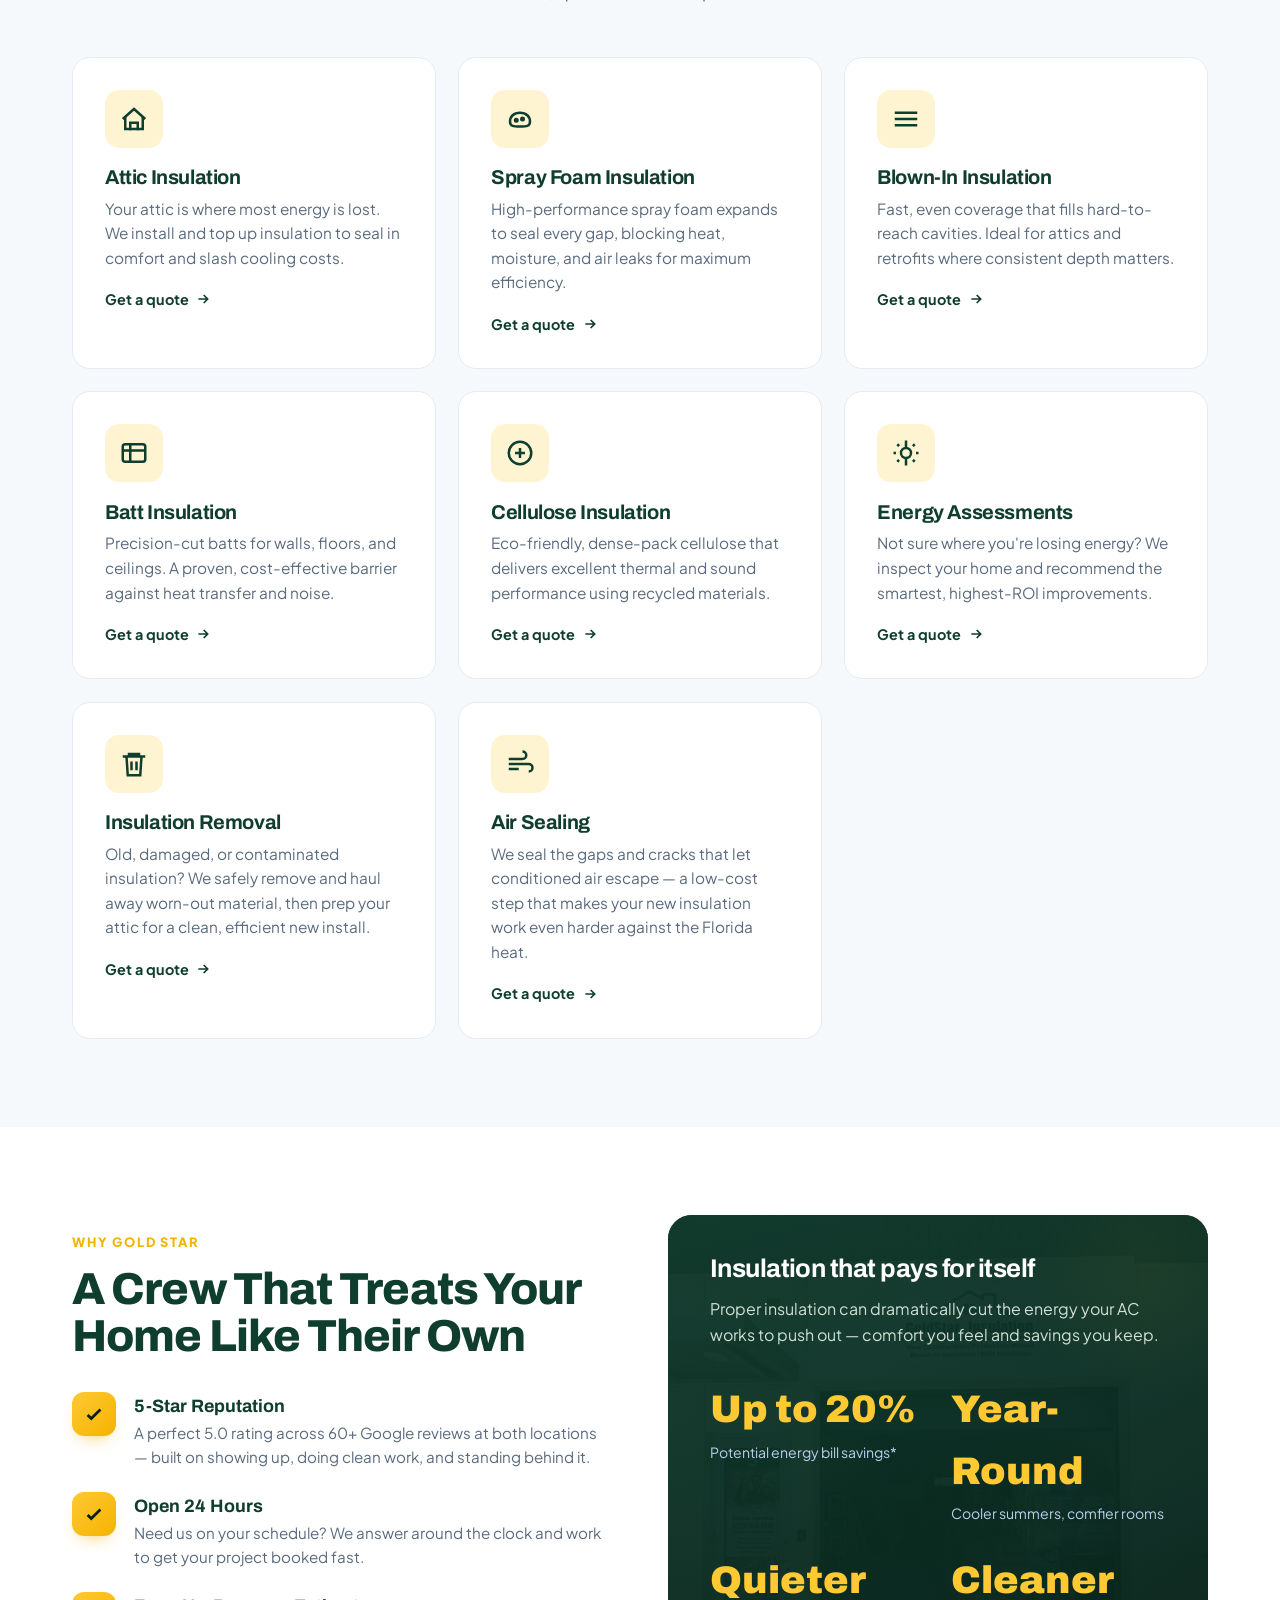
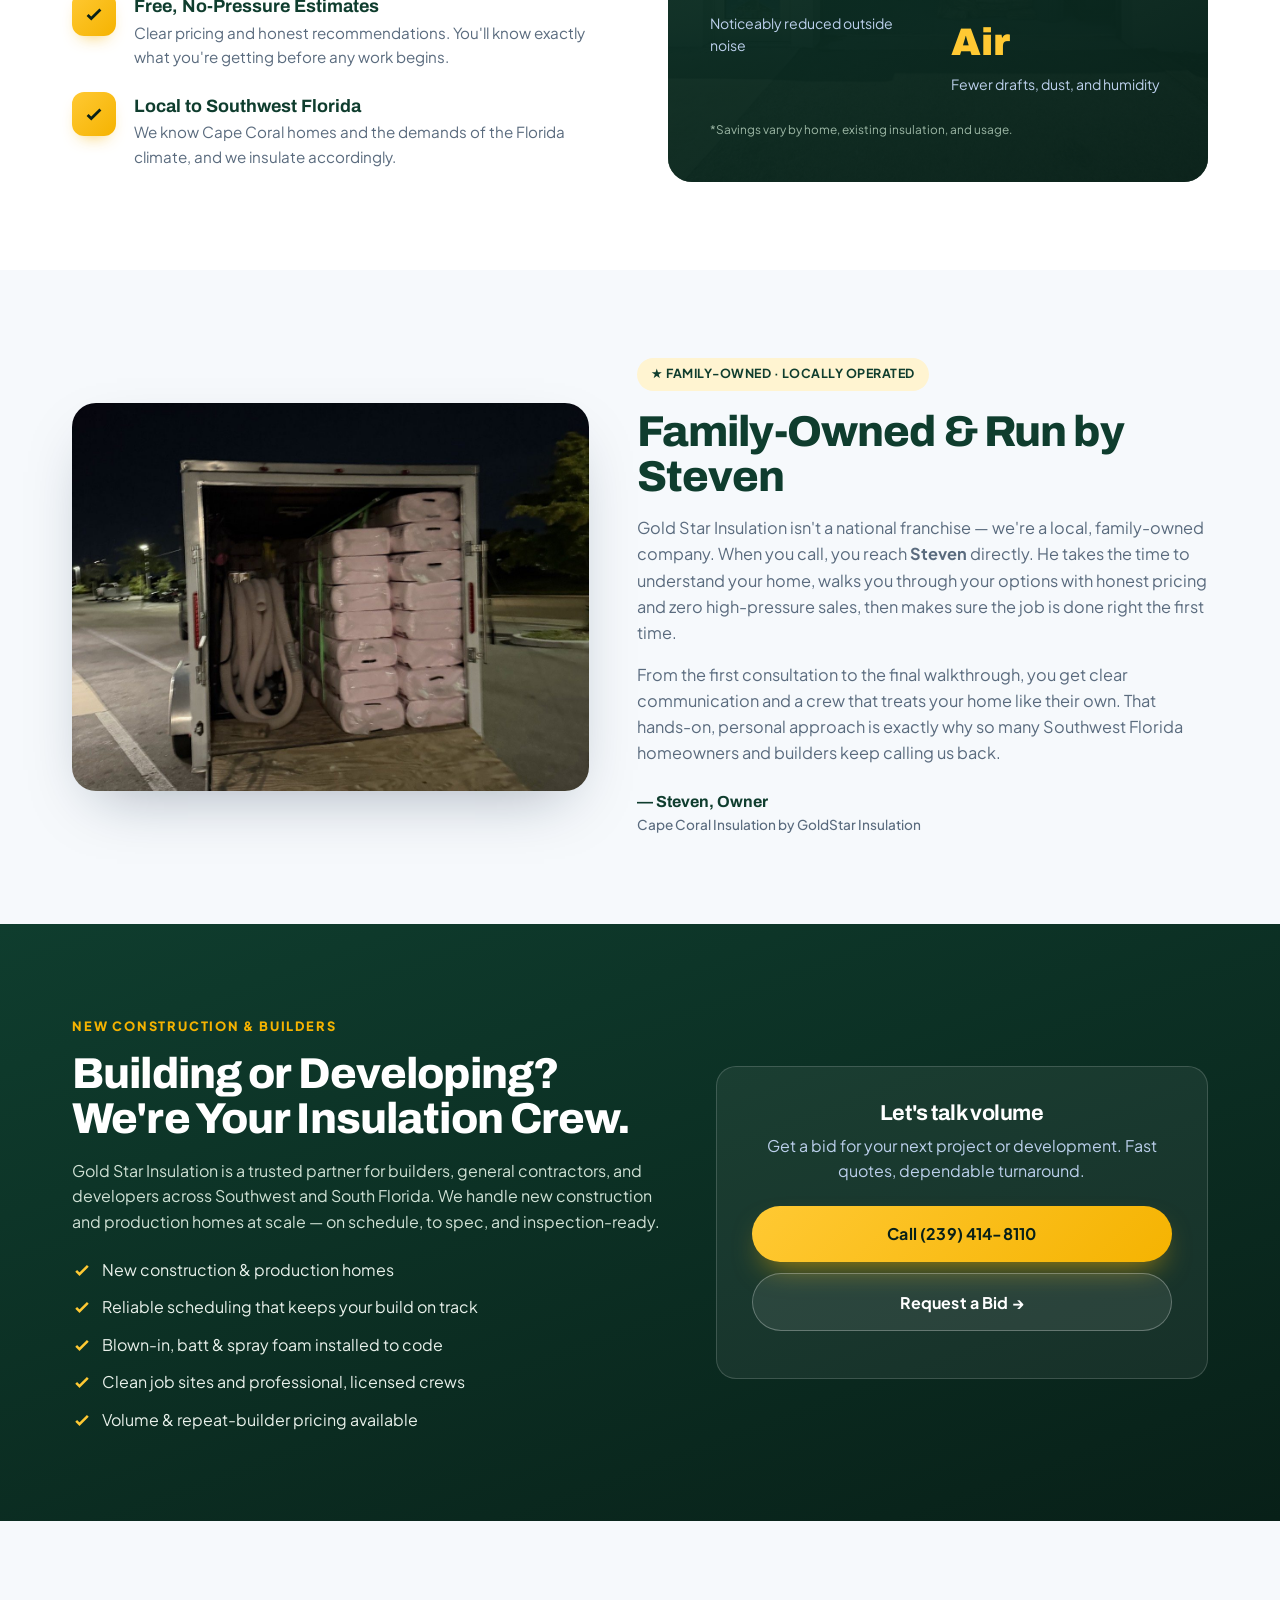
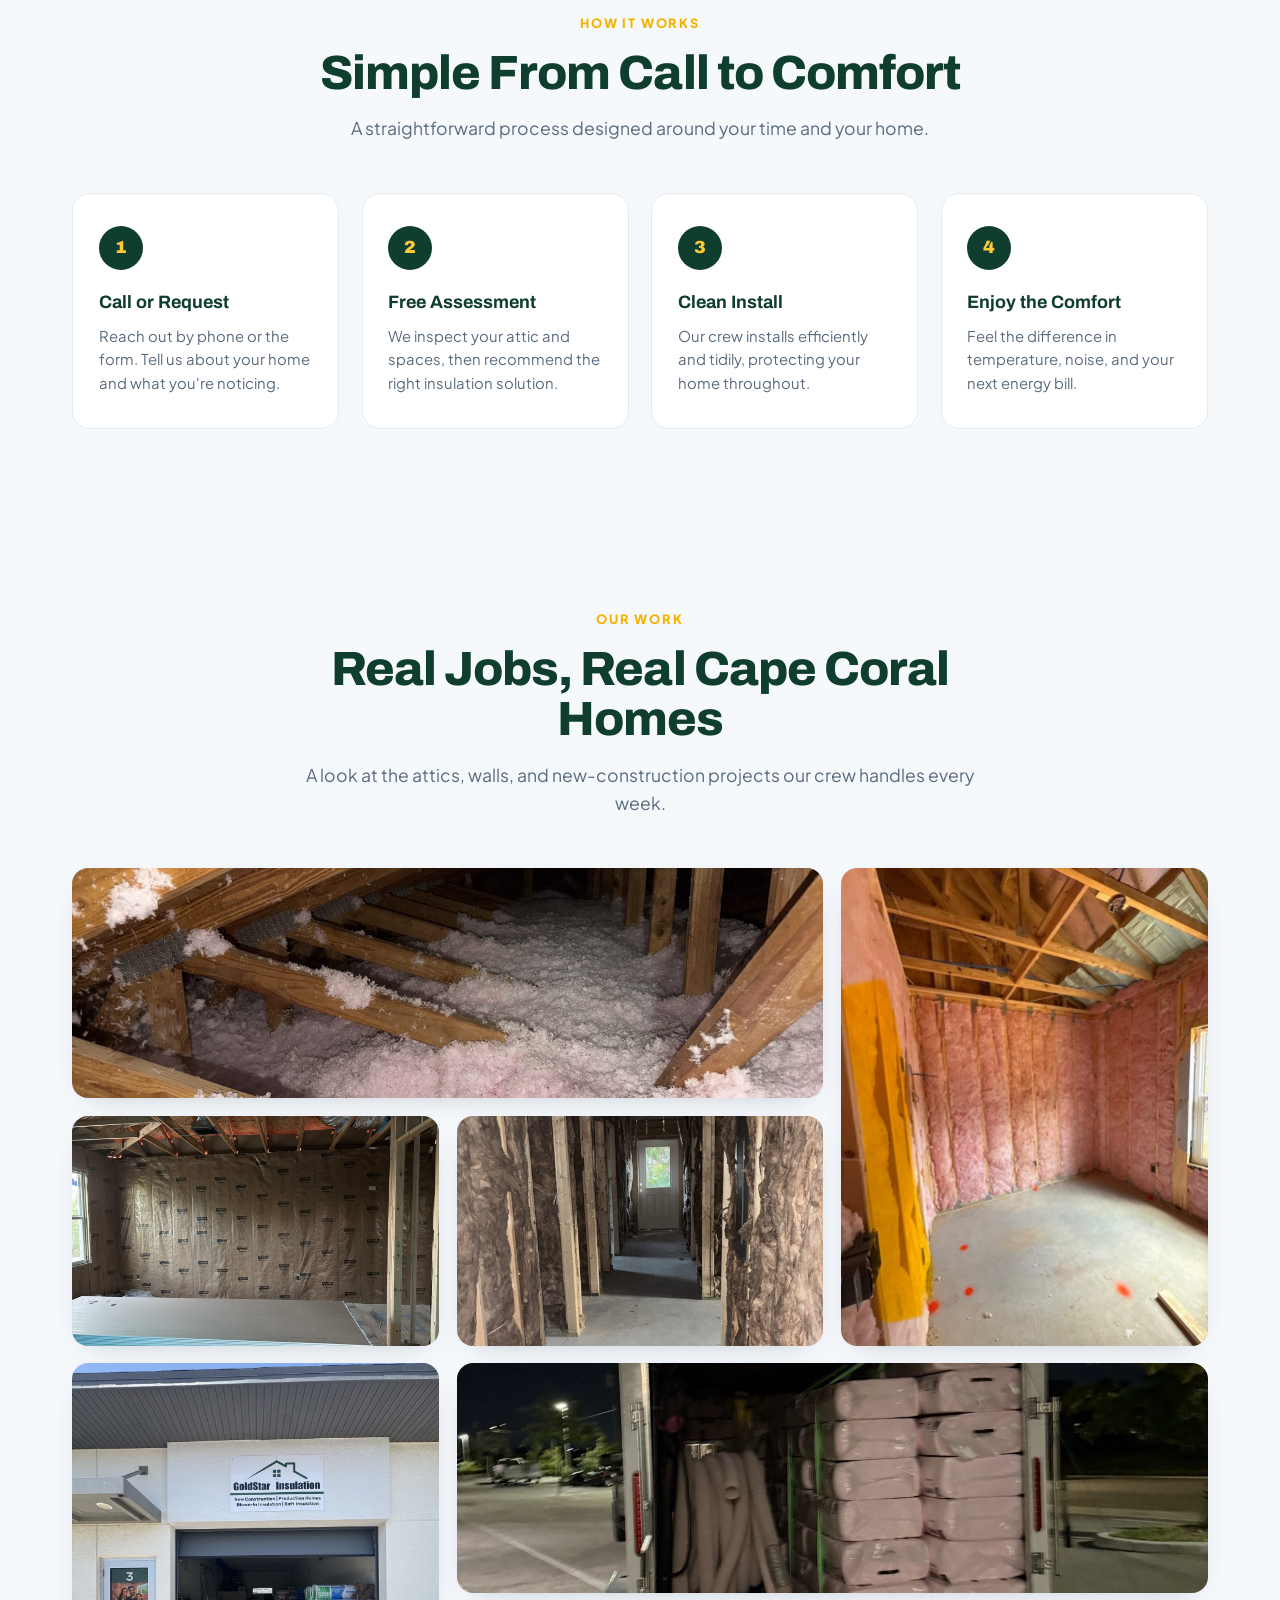
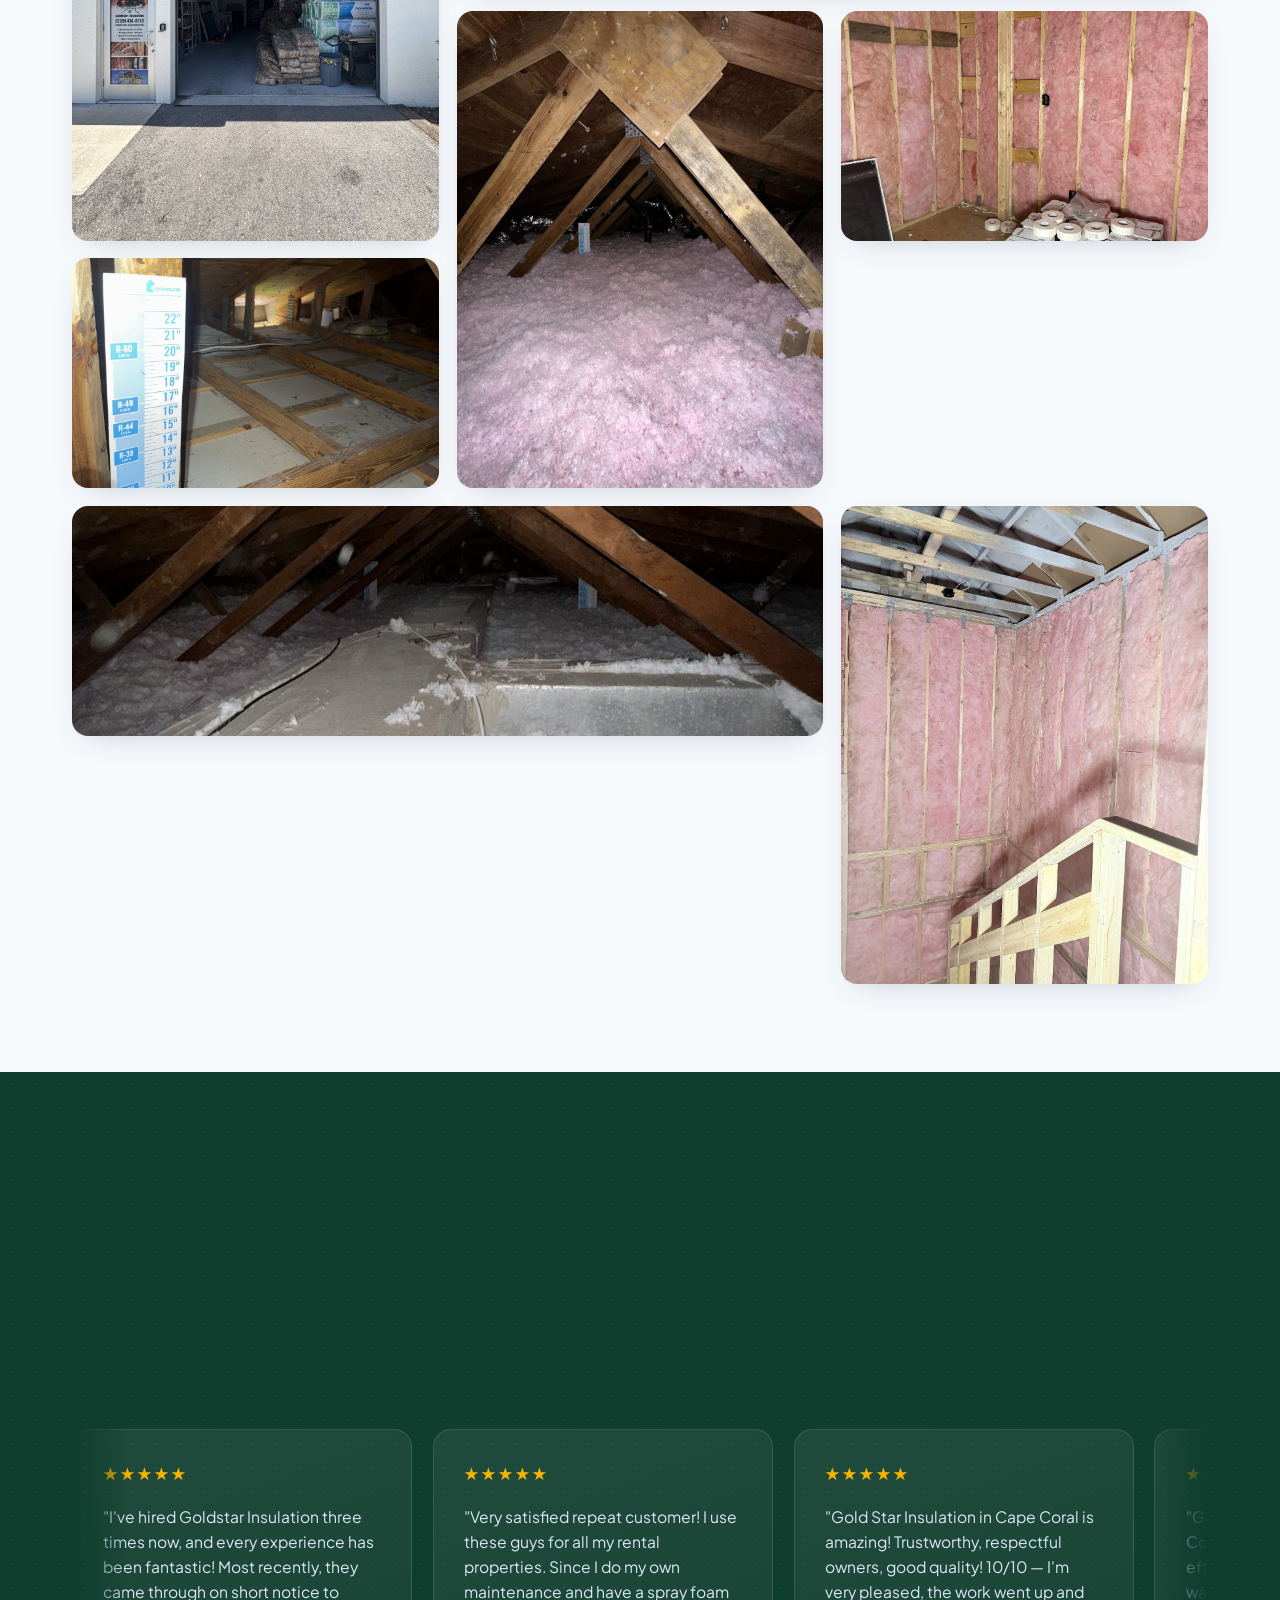
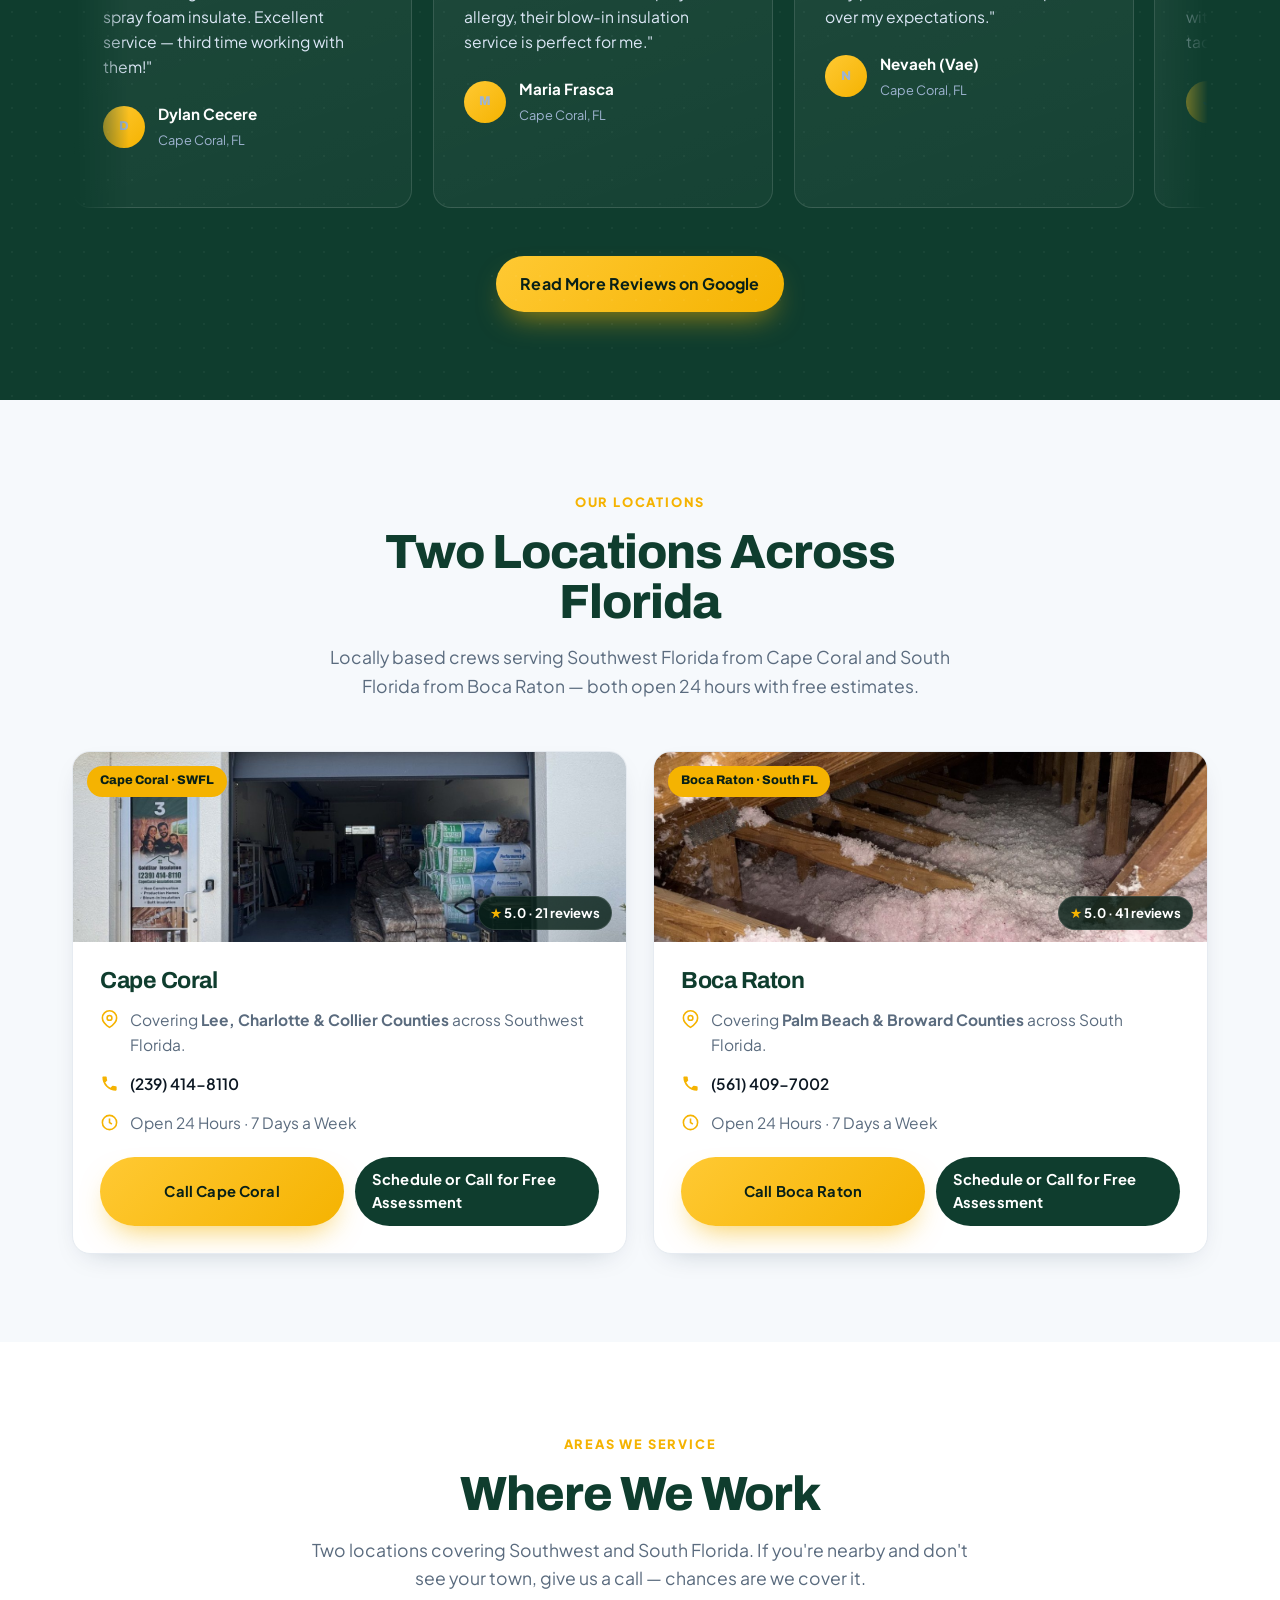
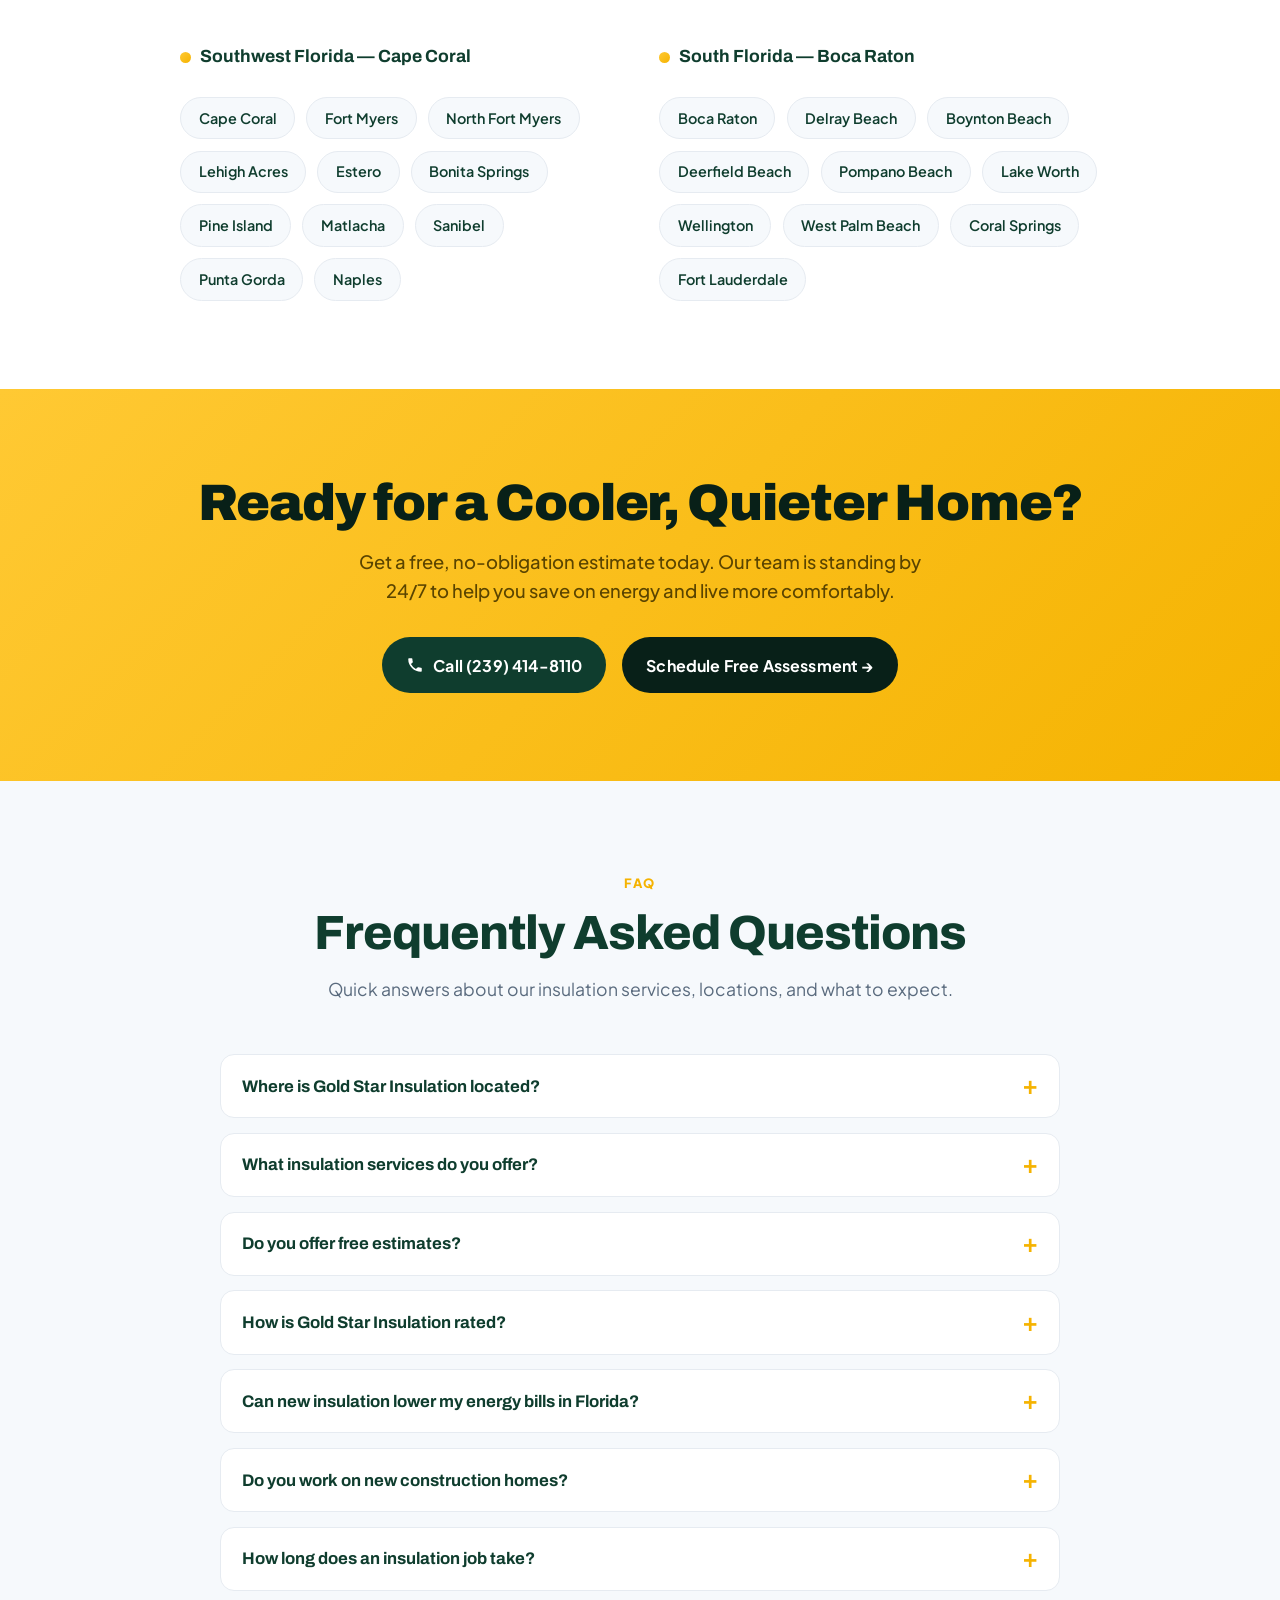
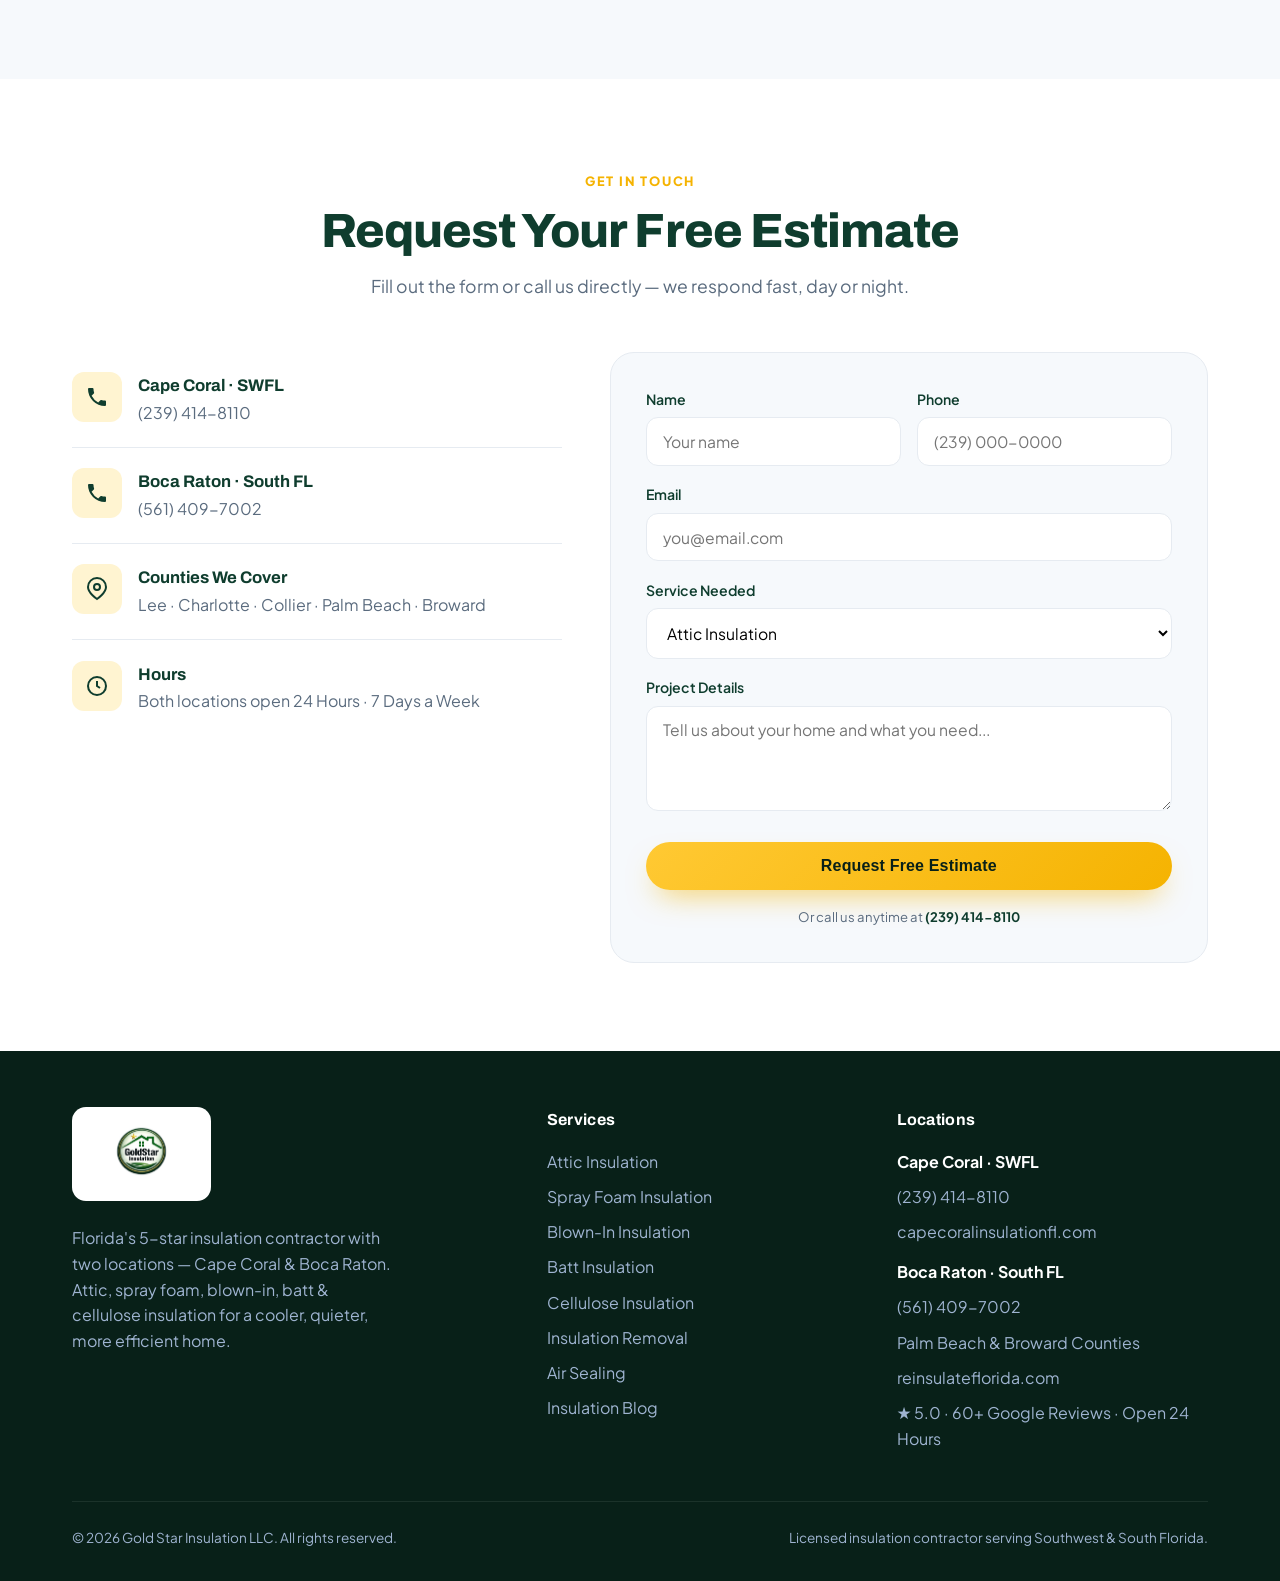
==== commit 93540b84: "Remove website URLs from location cards, keep phone numbers only" ====
--- a/index.html
+++ b/index.html
@@ -1060,11 +1060,11 @@
       <div class="reveal">
         <div class="info-item">
           <span class="ic"><svg viewBox="0 0 24 24" fill="currentColor"><path d="M6.6 10.8a15.5 15.5 0 006.6 6.6l2.2-2.2a1 1 0 011-.24 11.4 11.4 0 003.6.58 1 1 0 011 1V20a1 1 0 01-1 1A17 17 0 013 4a1 1 0 011-1h3.5a1 1 0 011 1 11.4 11.4 0 00.58 3.6 1 1 0 01-.24 1z"/></svg></span>
-          <div><b>Cape Coral · SWFL</b><br><a href="tel:+12394148110">(239) 414-8110</a> · <a href="https://capecoralinsulationfl.com/" target="_blank" rel="noopener">capecoralinsulationfl.com</a></div>
+          <div><b>Cape Coral · SWFL</b><br><a href="tel:+12394148110">(239) 414-8110</a></div>
         </div>
         <div class="info-item">
           <span class="ic"><svg viewBox="0 0 24 24" fill="currentColor"><path d="M6.6 10.8a15.5 15.5 0 006.6 6.6l2.2-2.2a1 1 0 011-.24 11.4 11.4 0 003.6.58 1 1 0 011 1V20a1 1 0 01-1 1A17 17 0 013 4a1 1 0 011-1h3.5a1 1 0 011 1 11.4 11.4 0 00.58 3.6 1 1 0 01-.24 1z"/></svg></span>
-          <div><b>Boca Raton · South FL</b><br><a href="tel:+15614097002">(561) 409-7002</a> · <a href="https://reinsulateflorida.com/" target="_blank" rel="noopener">reinsulateflorida.com</a></div>
+          <div><b>Boca Raton · South FL</b><br><a href="tel:+15614097002">(561) 409-7002</a></div>
         </div>
         <div class="info-item">
           <span class="ic"><svg viewBox="0 0 24 24" fill="none" stroke="currentColor" stroke-width="2"><path d="M21 10c0 6-9 12-9 12s-9-6-9-12a9 9 0 0118 0z"/><circle cx="12" cy="10" r="3"/></svg></span>
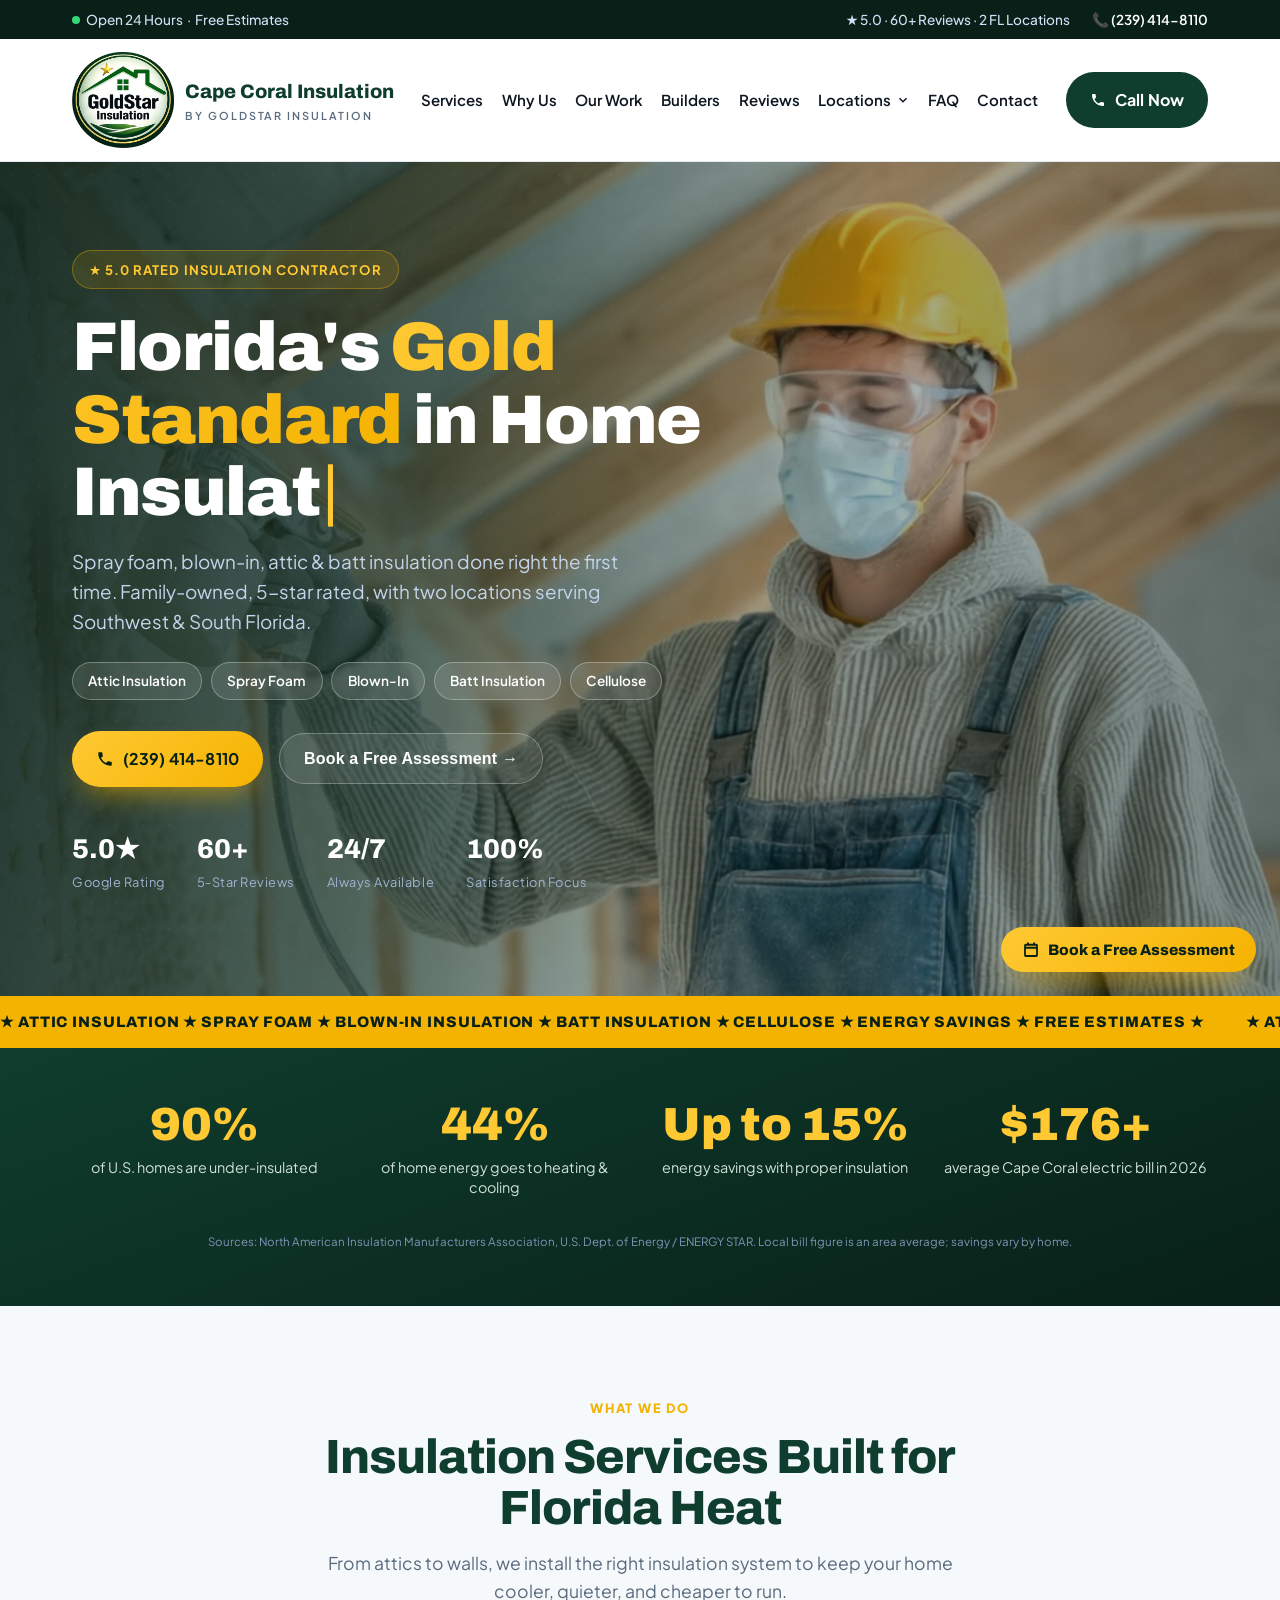
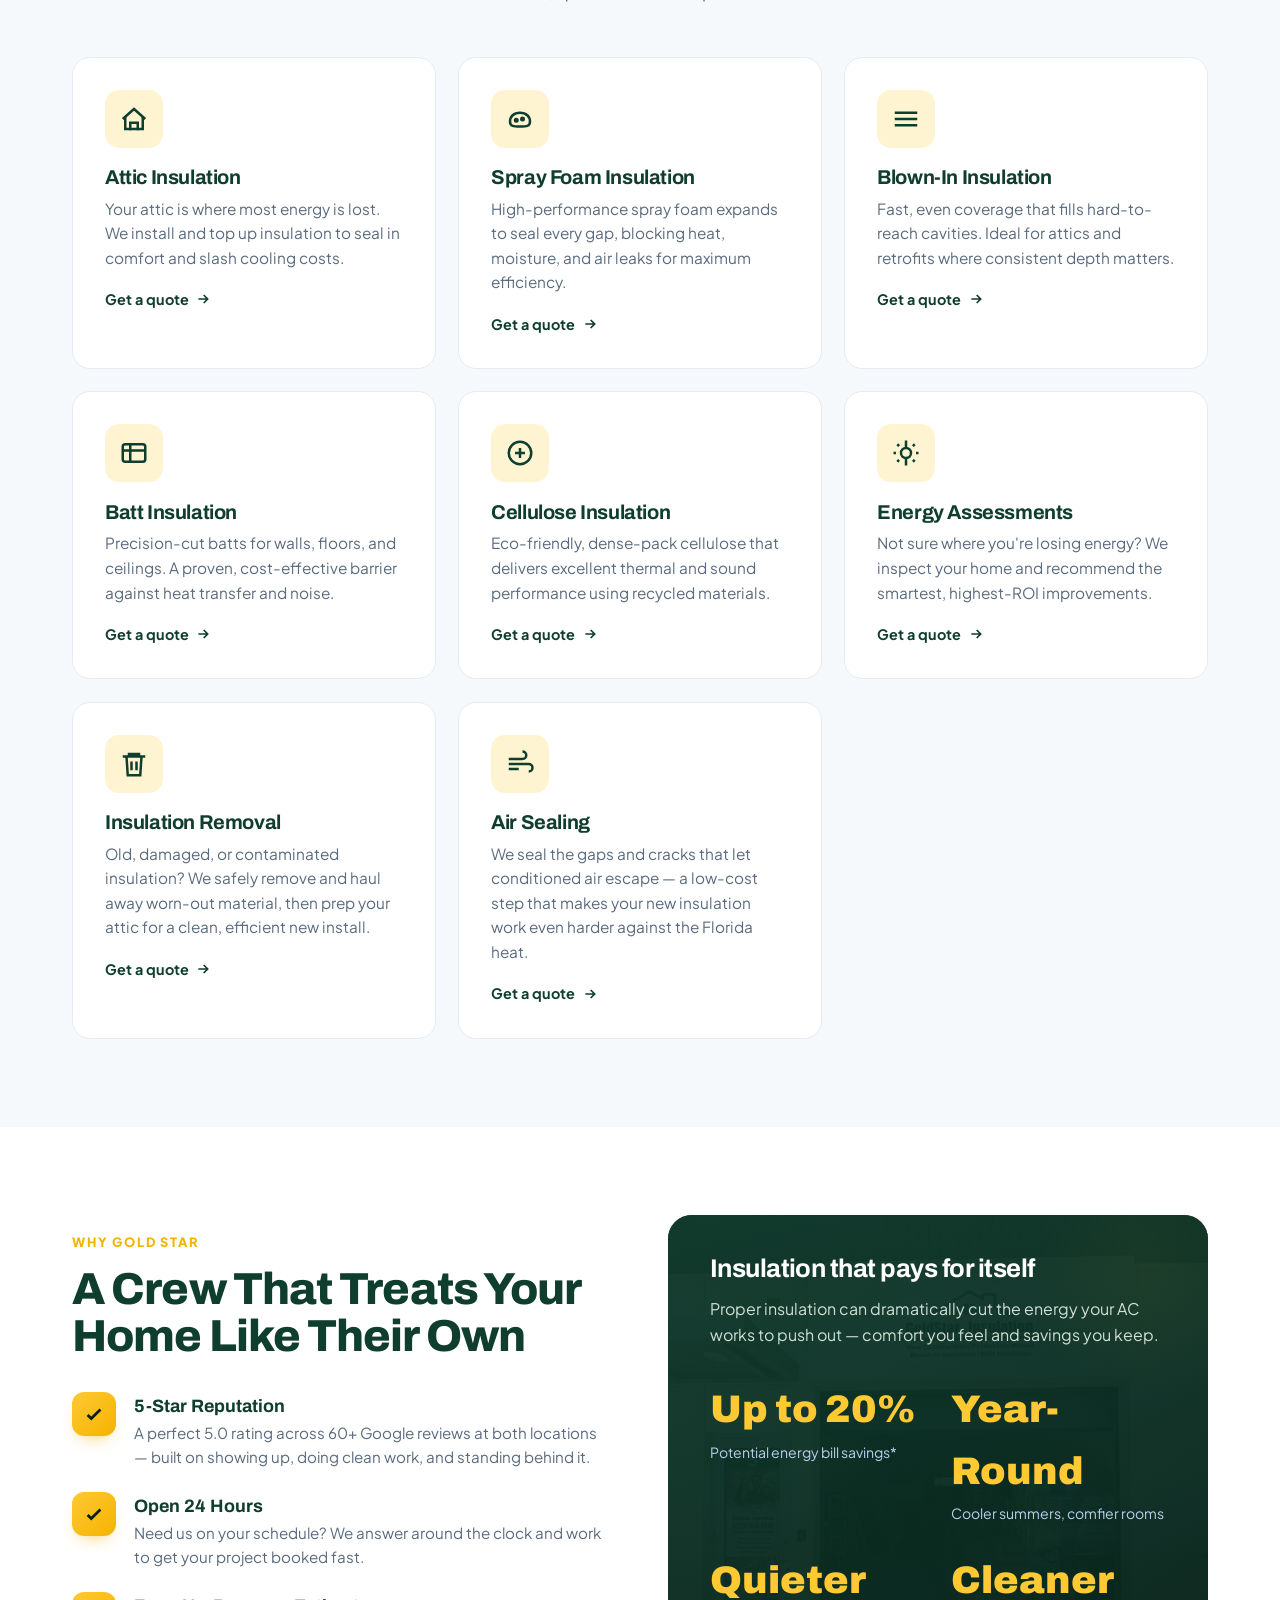
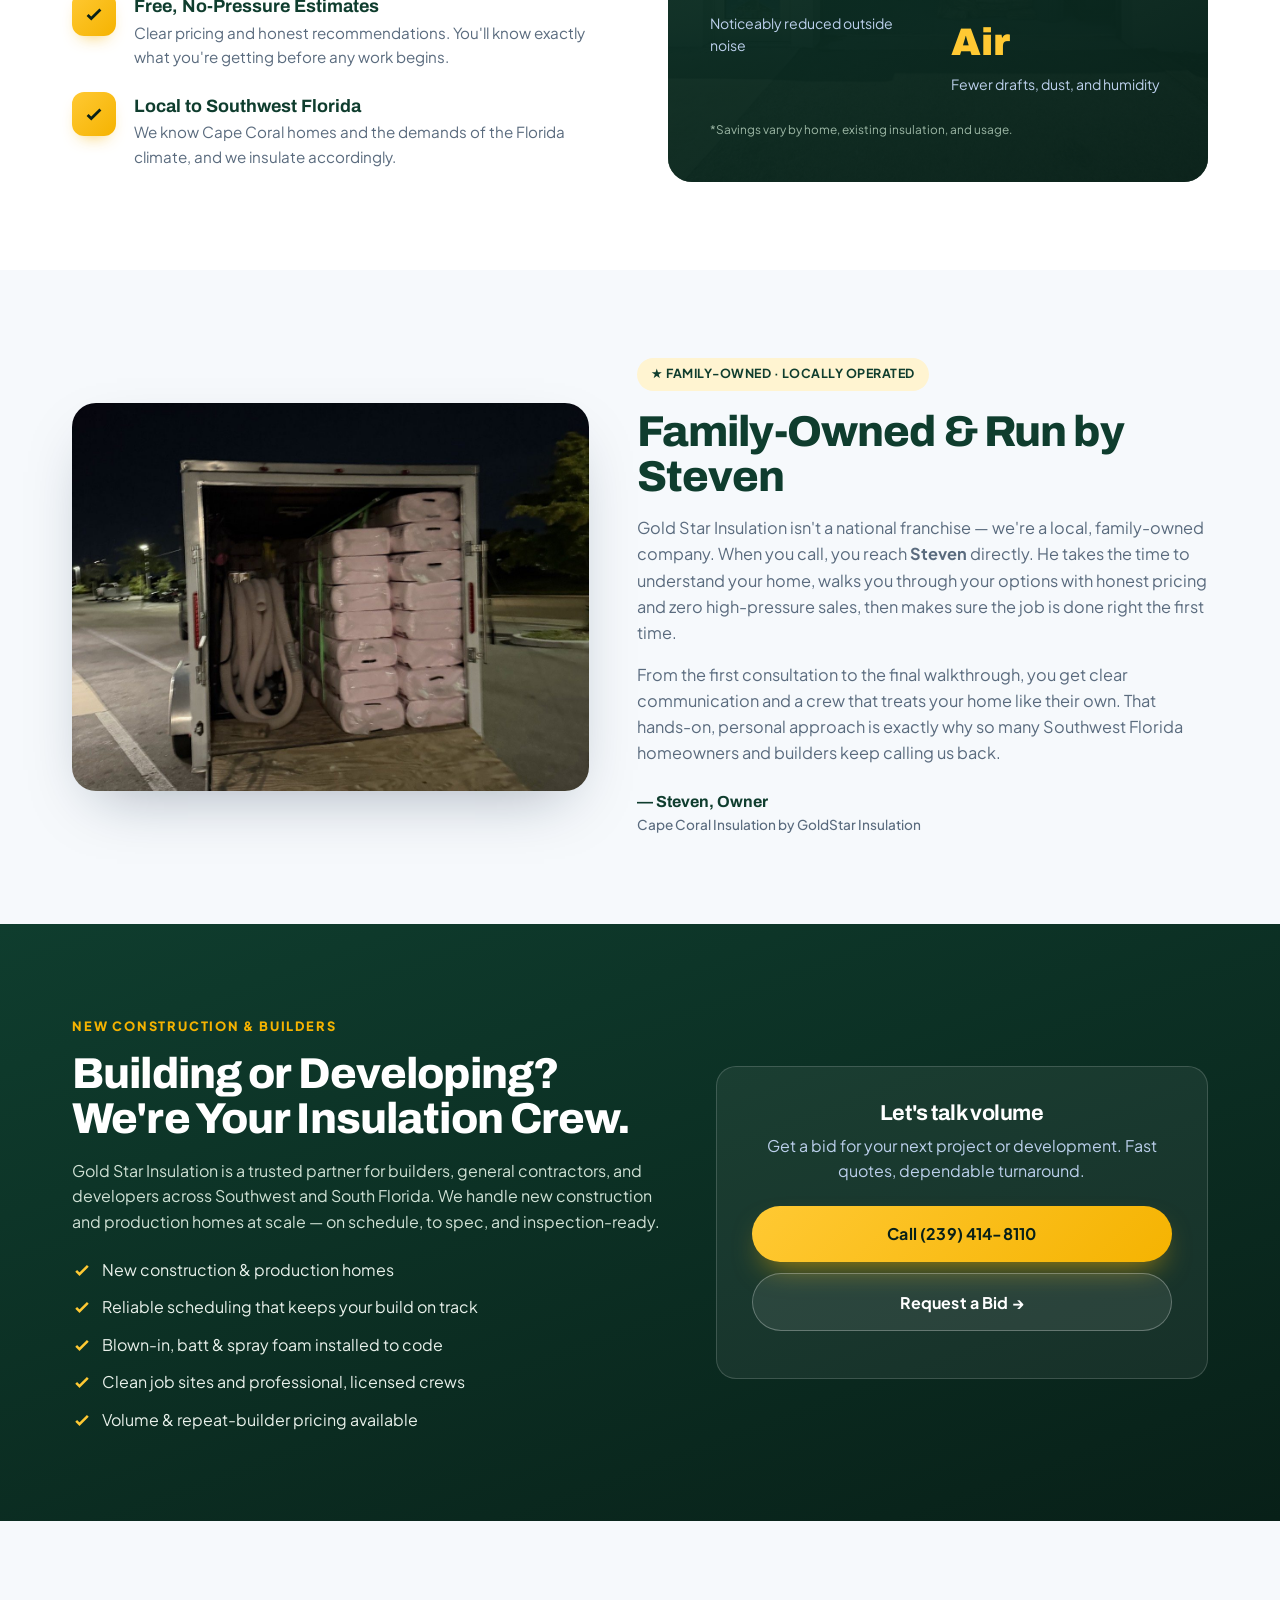
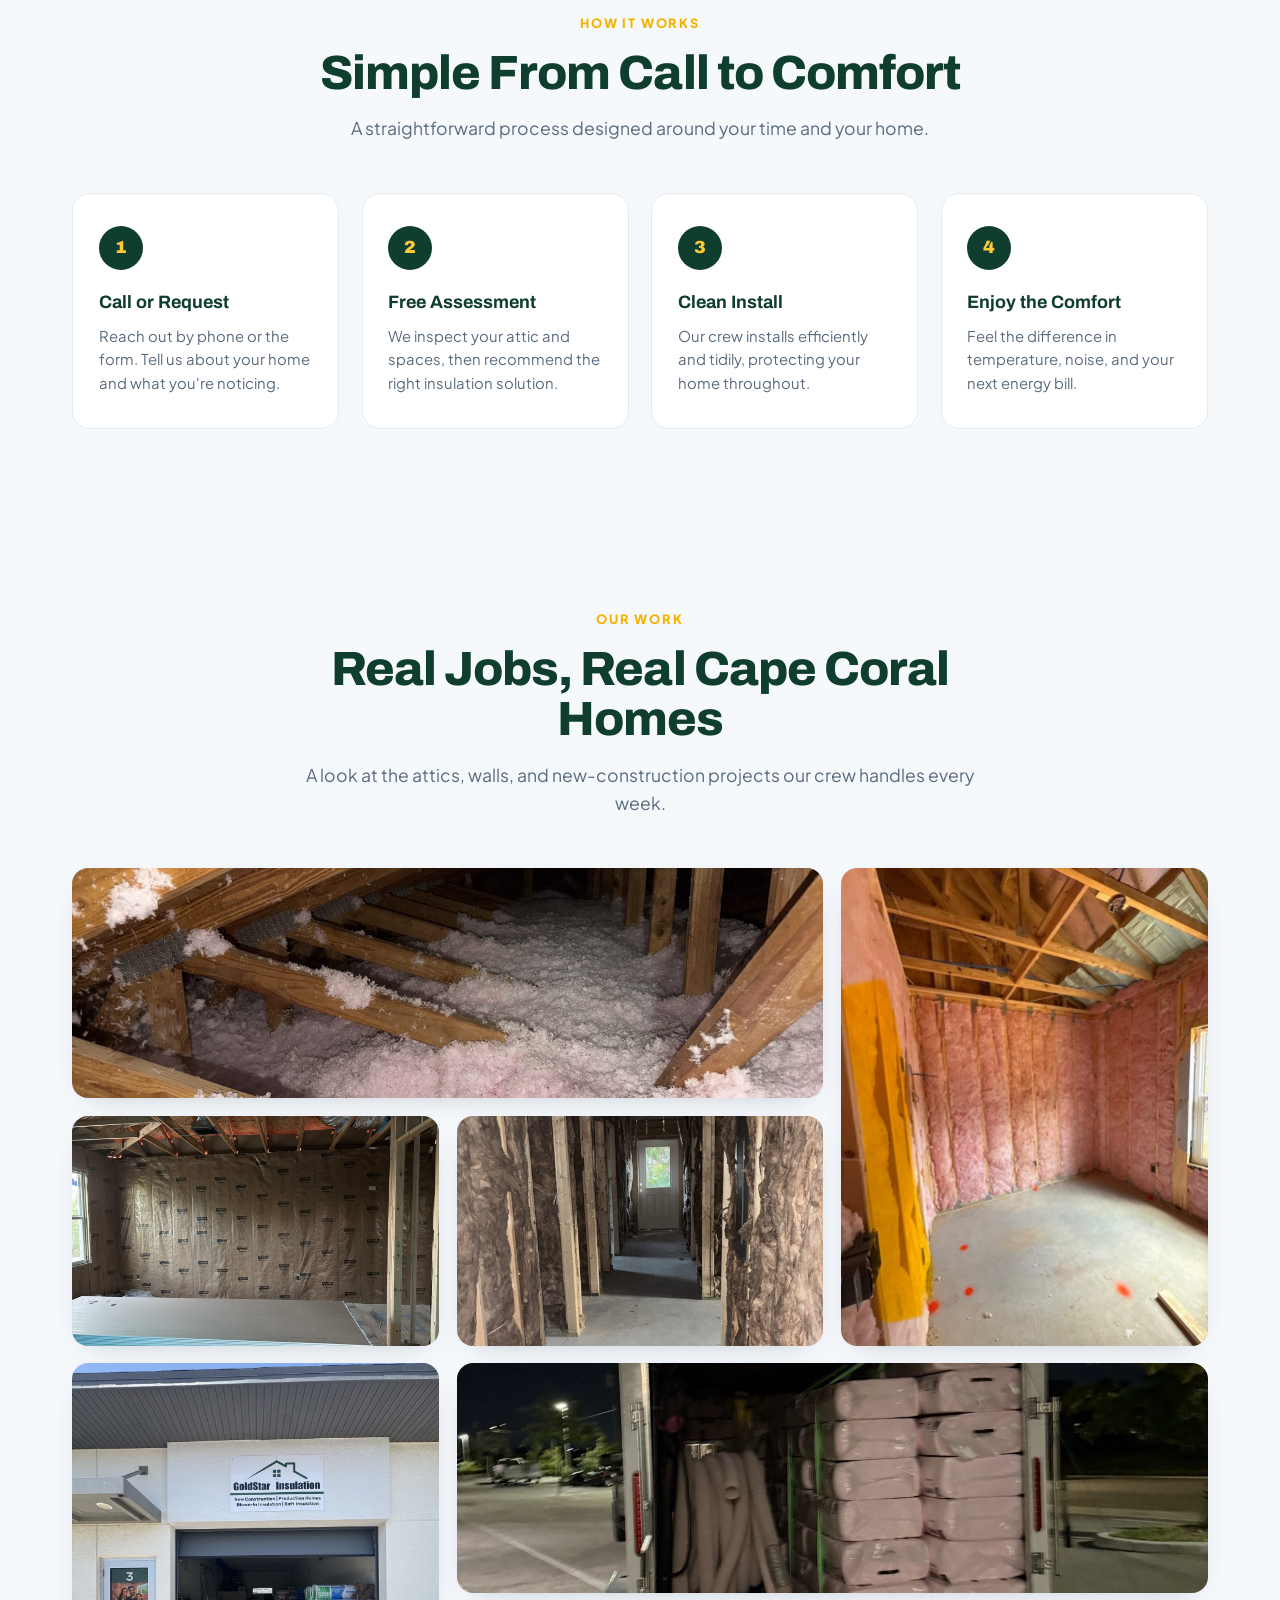
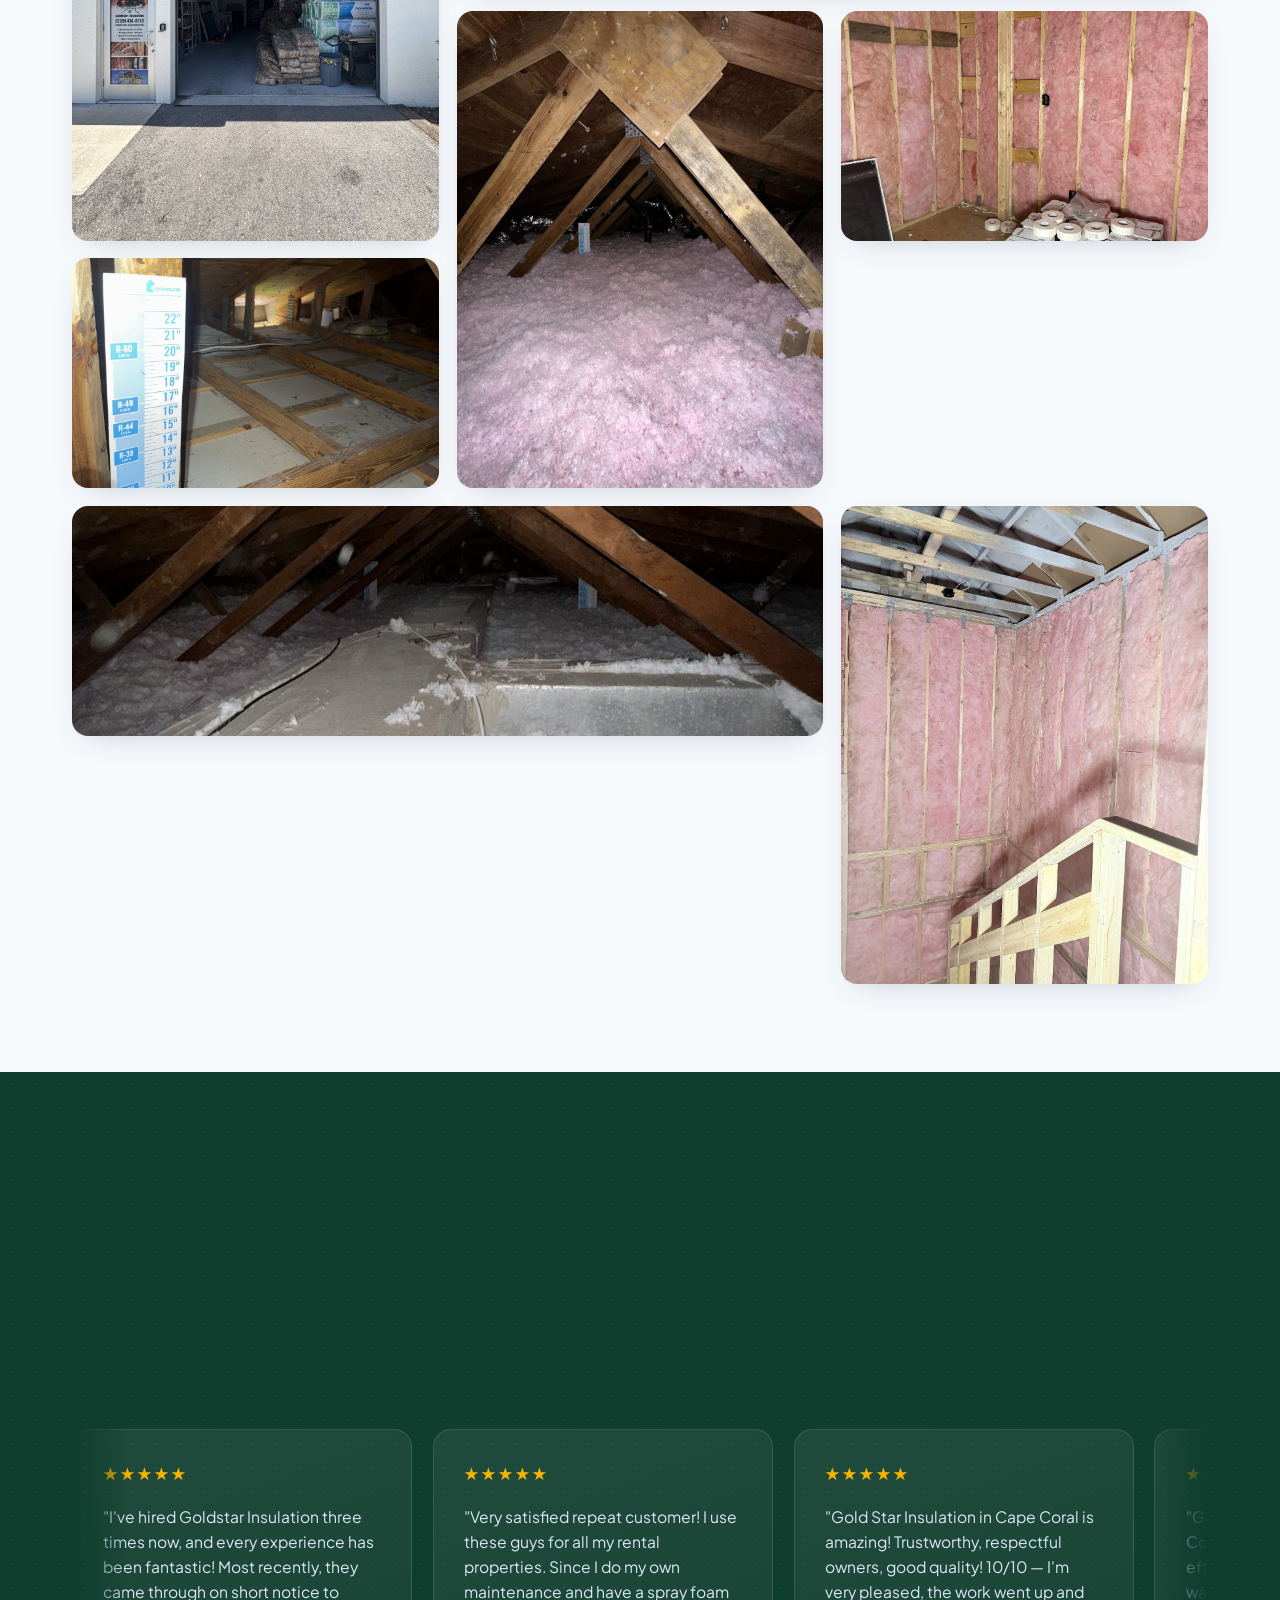
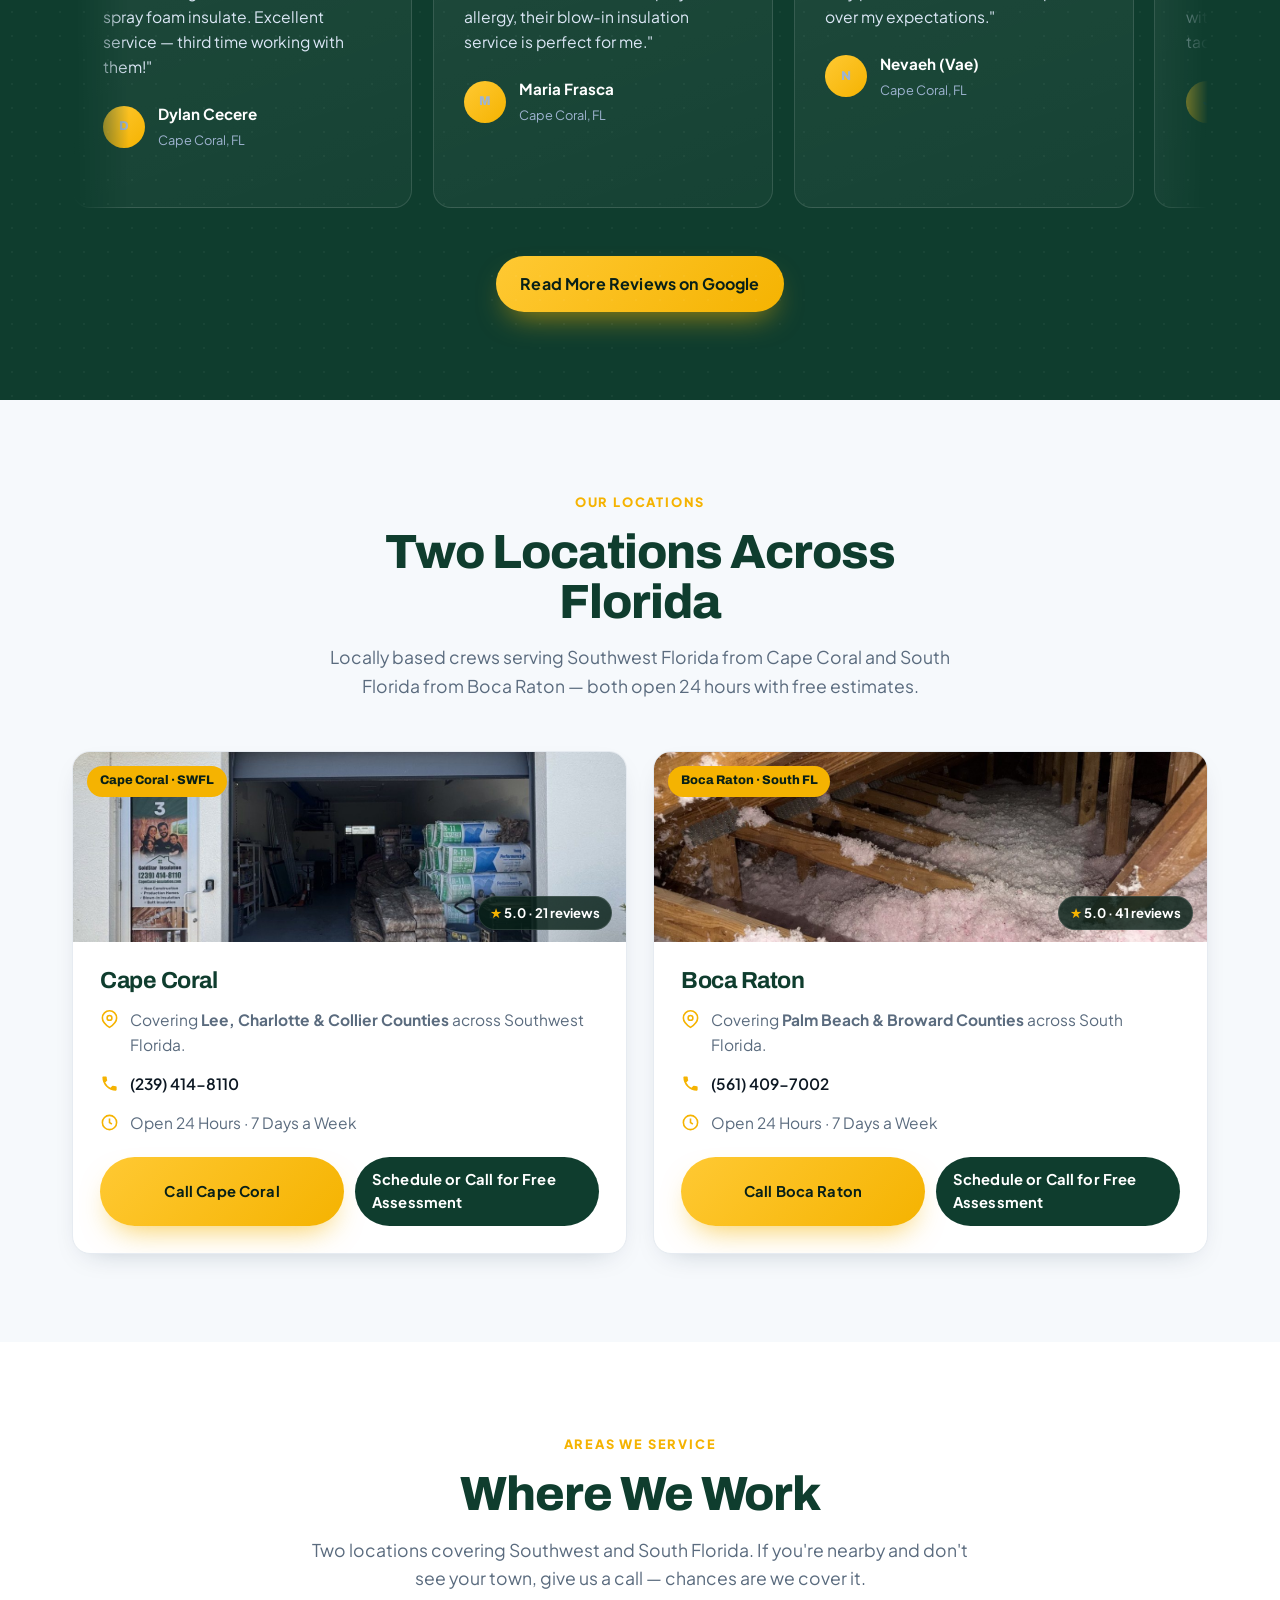
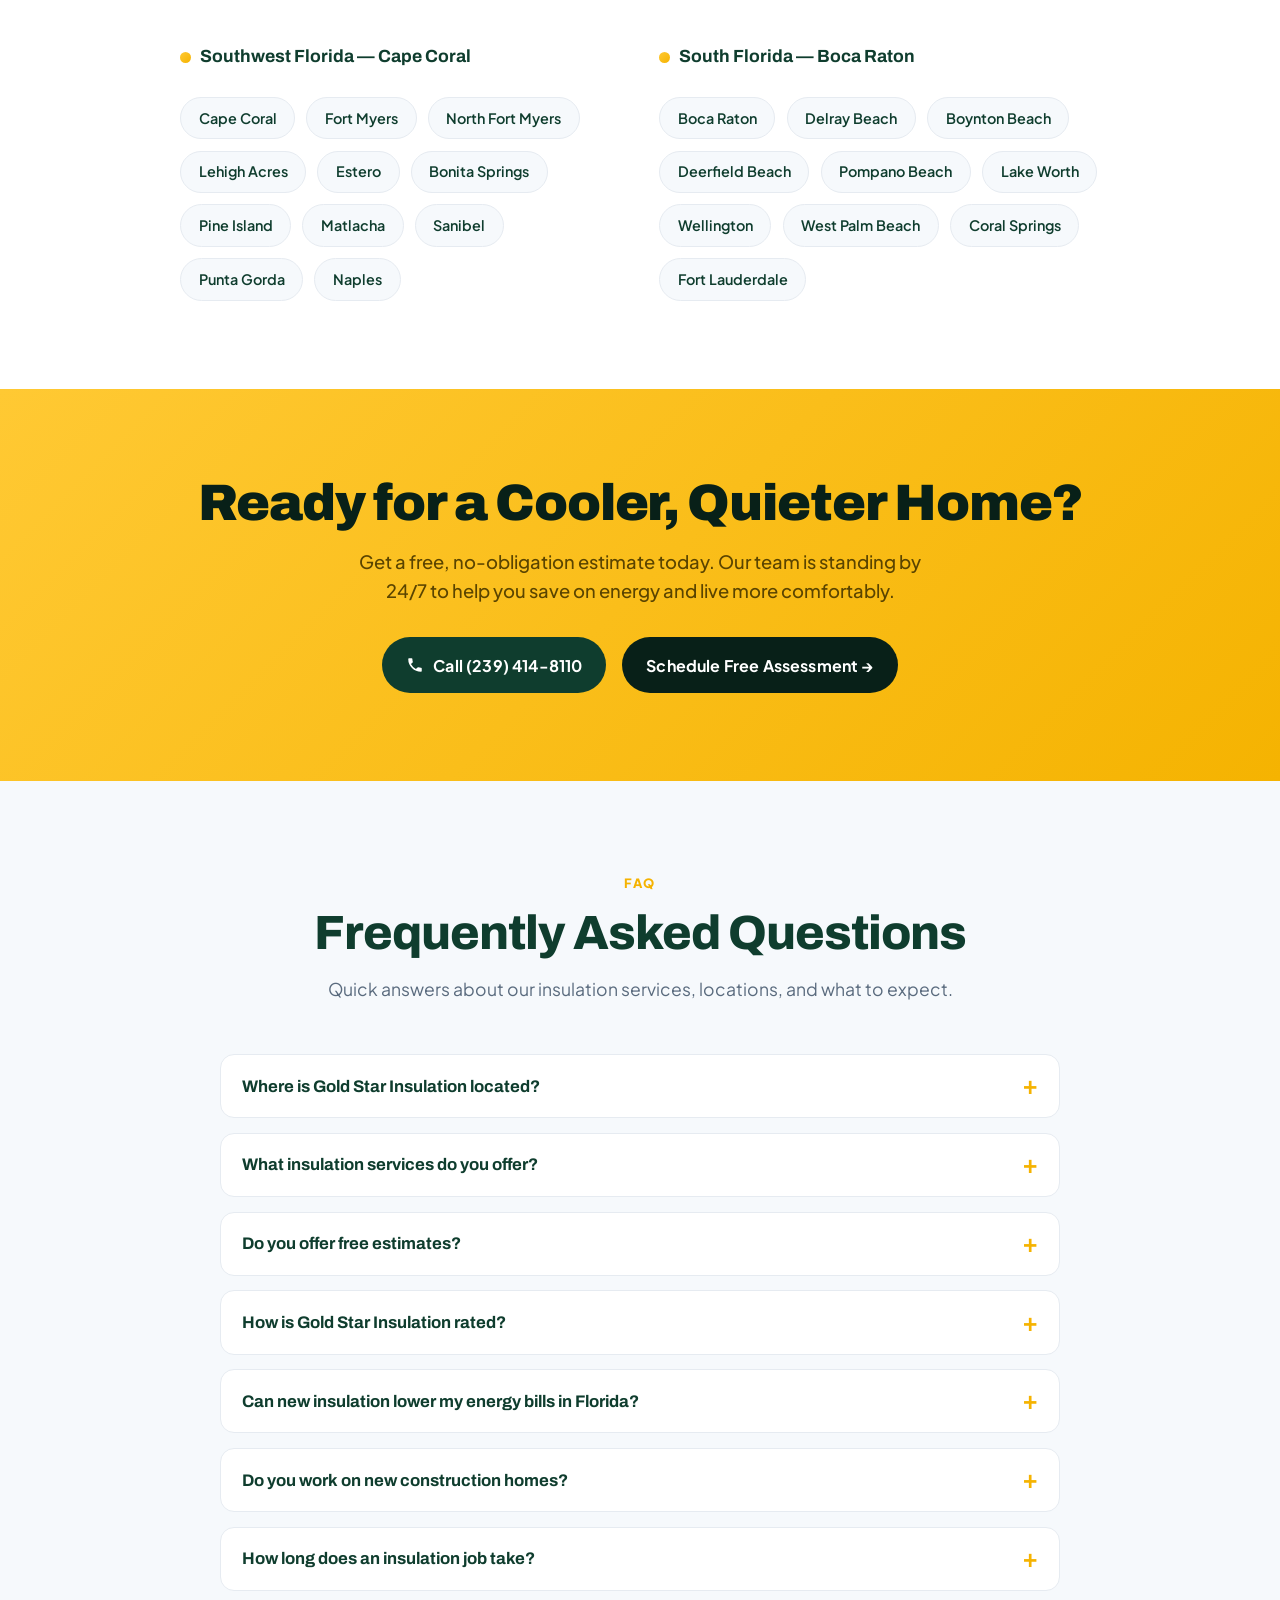
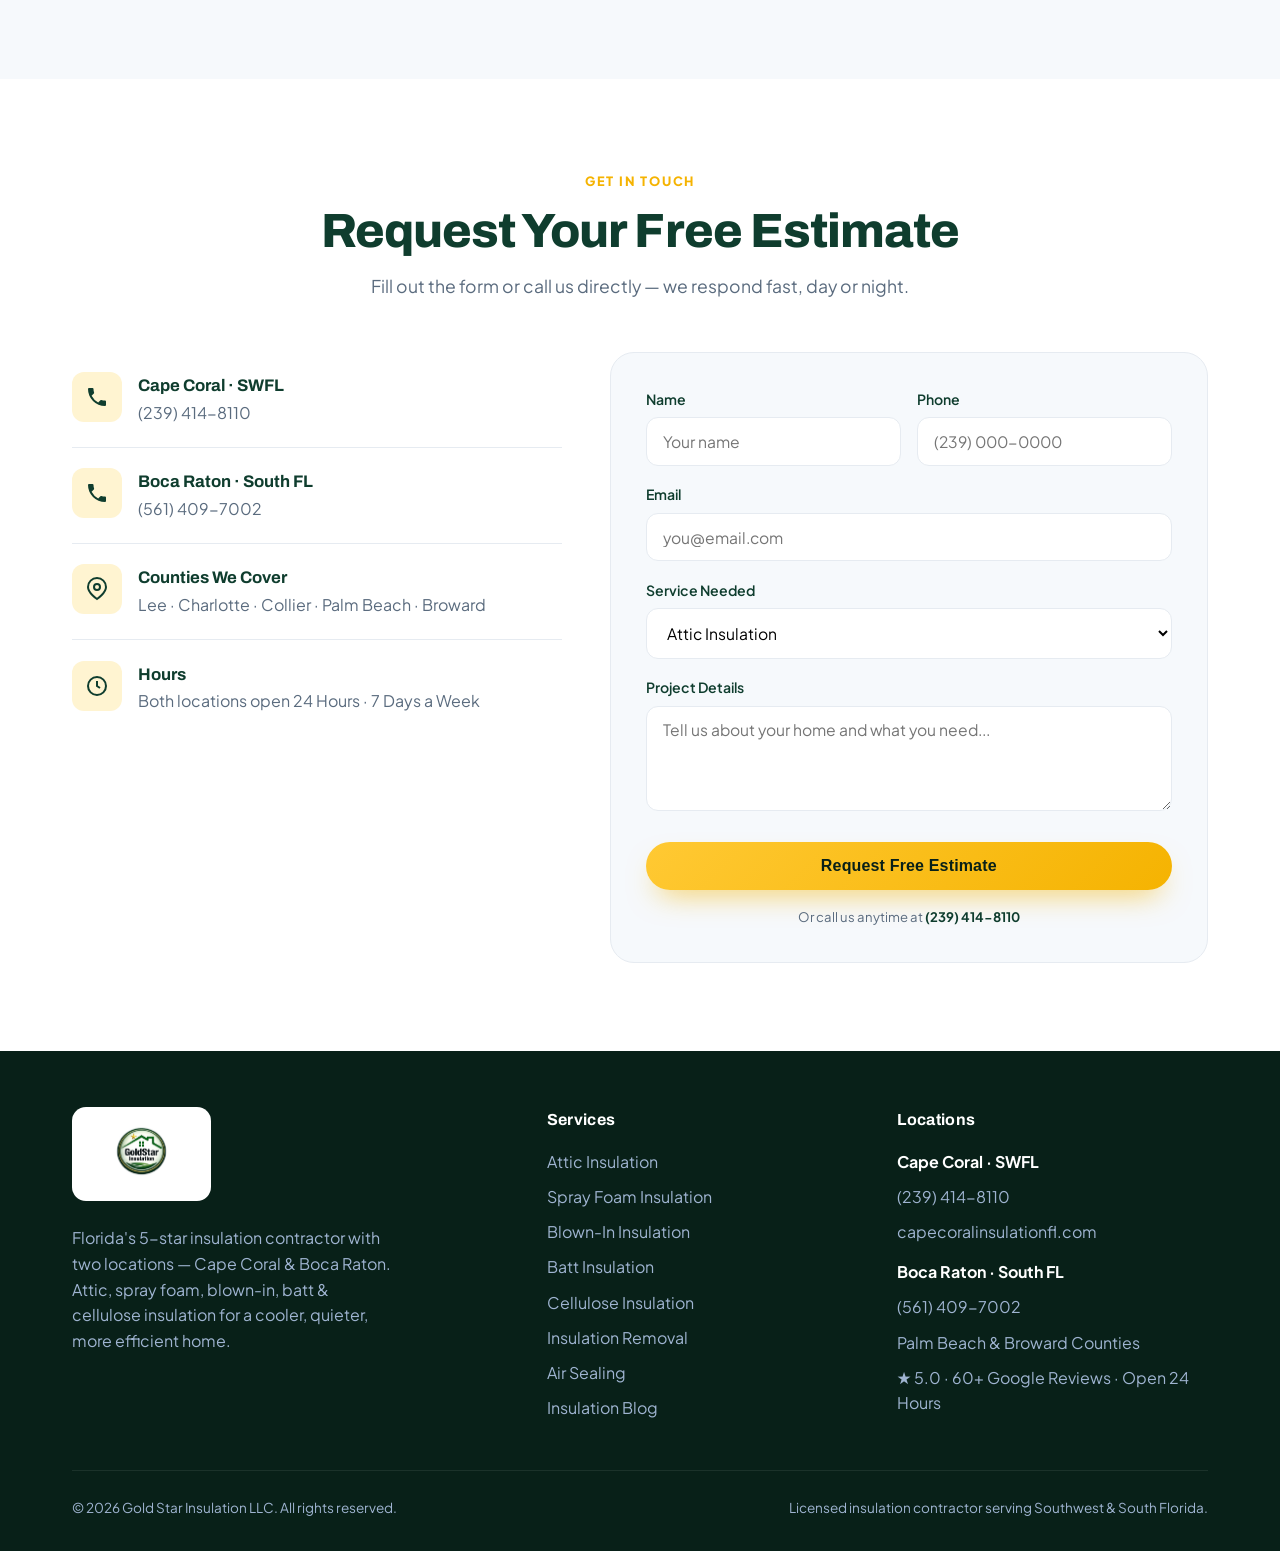
==== commit f021d122: "Remove reinsulateflorida.com references" ====
--- a/index.html
+++ b/index.html
@@ -497,7 +497,7 @@
       "name": "Gold Star Insulation — Boca Raton",
       "parentOrganization": { "@id": "https://capecoralinsulationfl.com/#organization" },
       "image": "https://capecoralinsulationfl.com/work-attic.jpg",
-      "url": "https://reinsulateflorida.com/",
+      "url": "https://capecoralinsulationfl.com/boca-raton",
       "telephone": "+1-561-409-7002",
       "priceRange": "$$",
       "address": {
@@ -1131,7 +1131,6 @@
           <li style="margin-top:.9rem"><b style="color:#fff">Boca Raton · South FL</b></li>
           <li><a href="tel:+15614097002">(561) 409-7002</a></li>
           <li>Palm Beach &amp; Broward Counties</li>
-          <li><a href="https://reinsulateflorida.com/" target="_blank" rel="noopener">reinsulateflorida.com</a></li>
           <li style="margin-top:.6rem">★ 5.0 · 60+ Google Reviews · Open 24 Hours</li>
         </ul>
       </div>
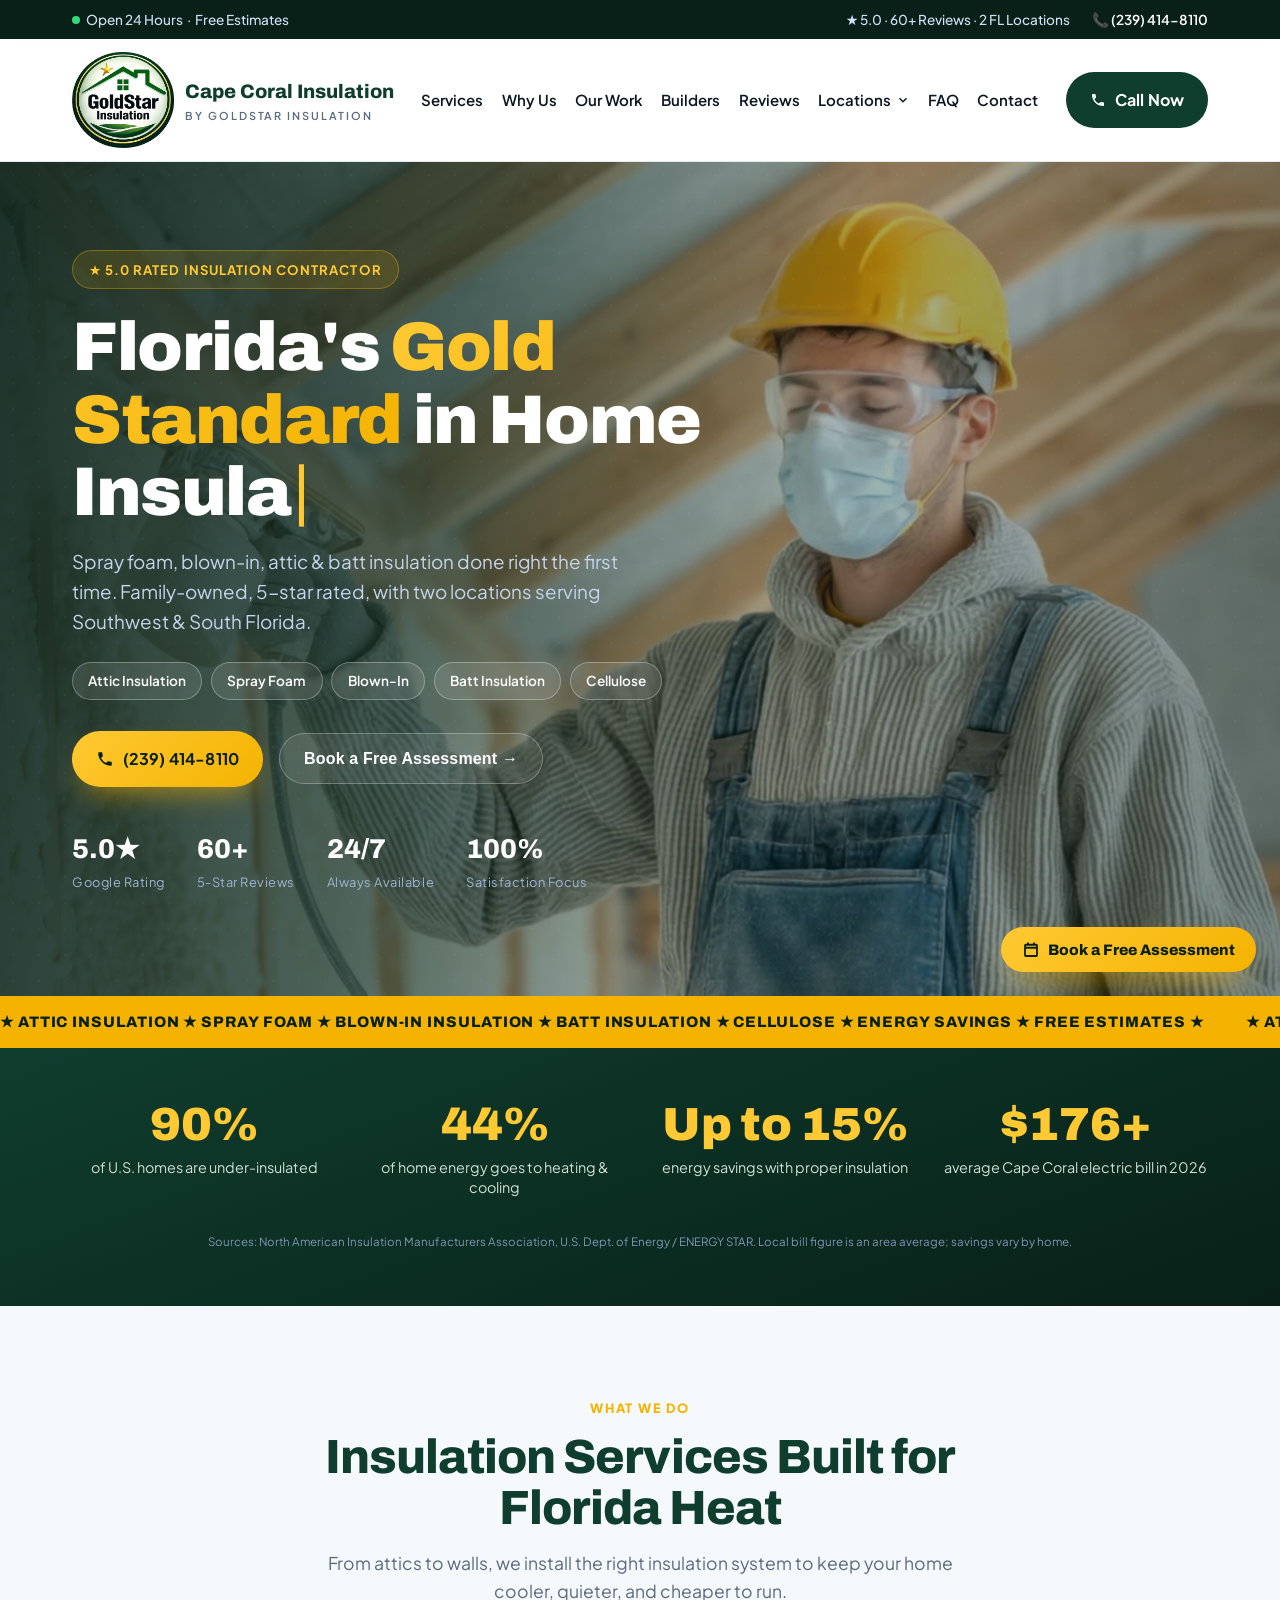
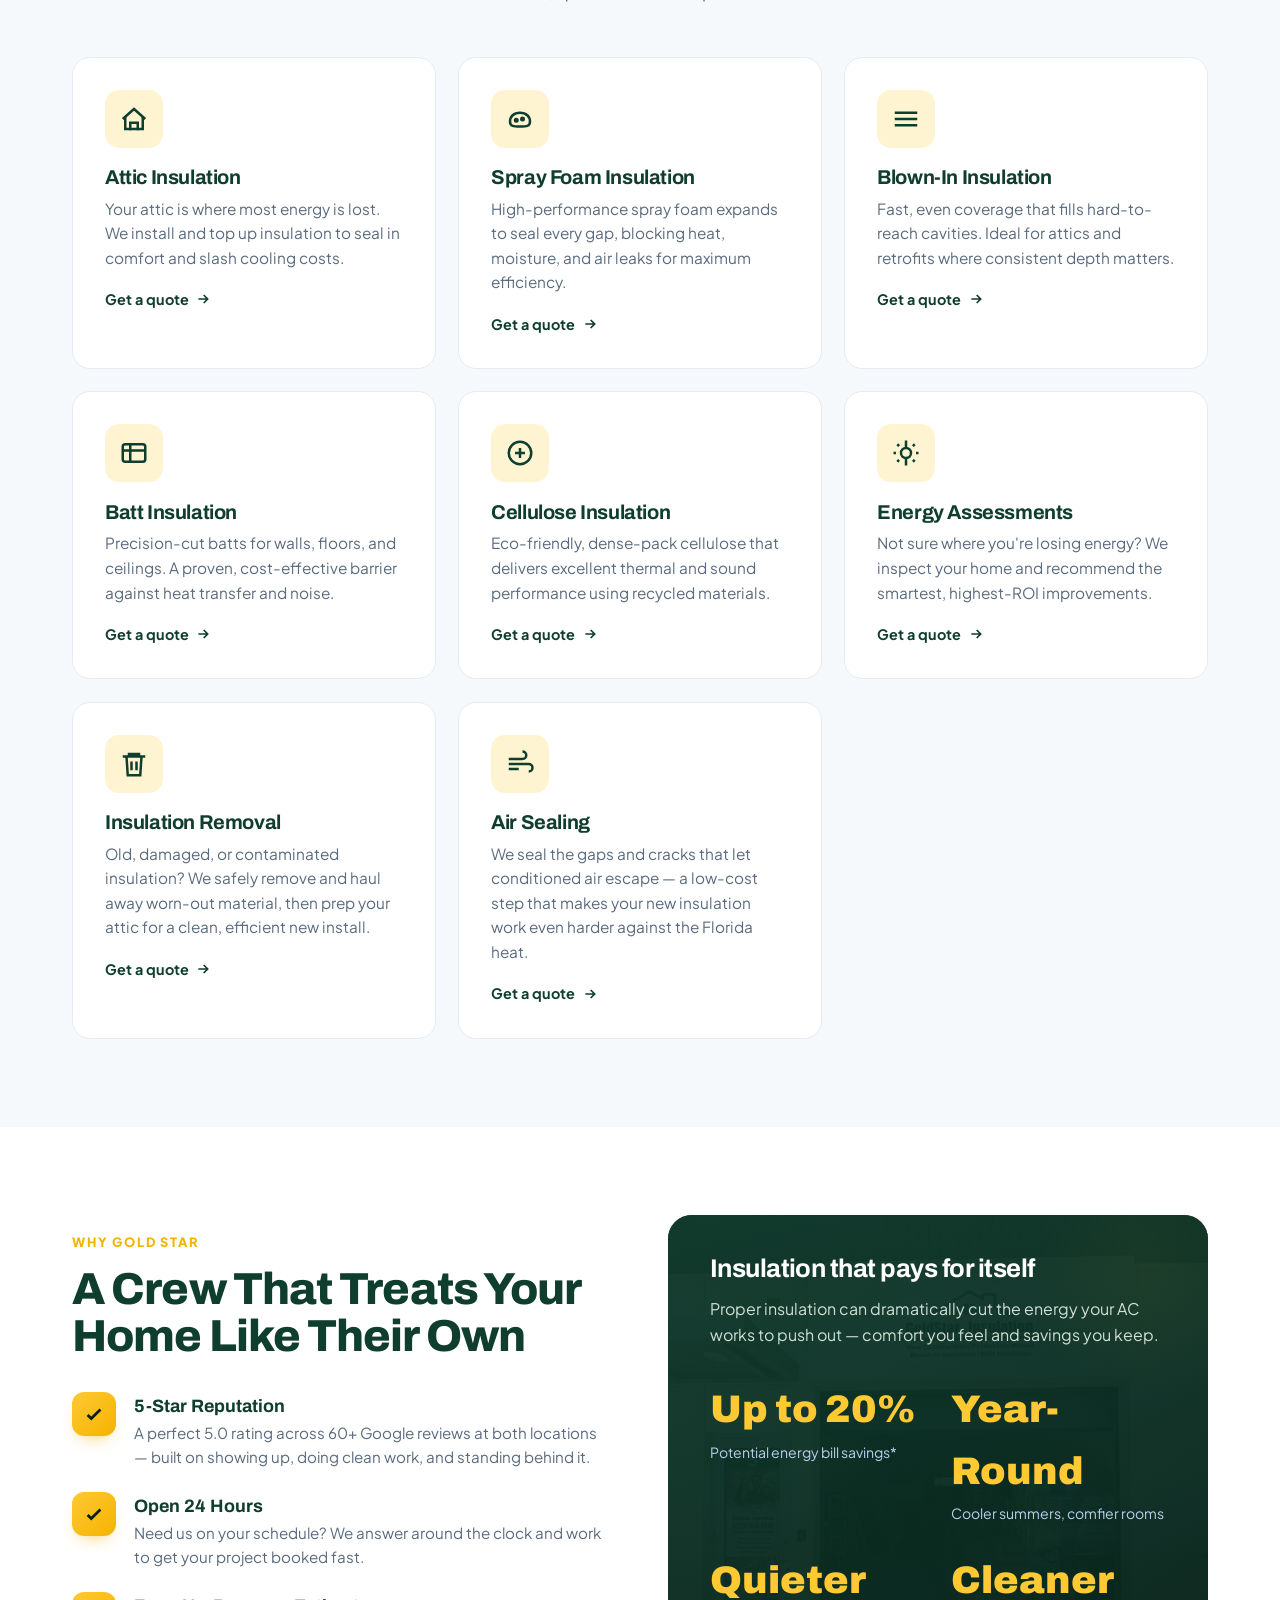
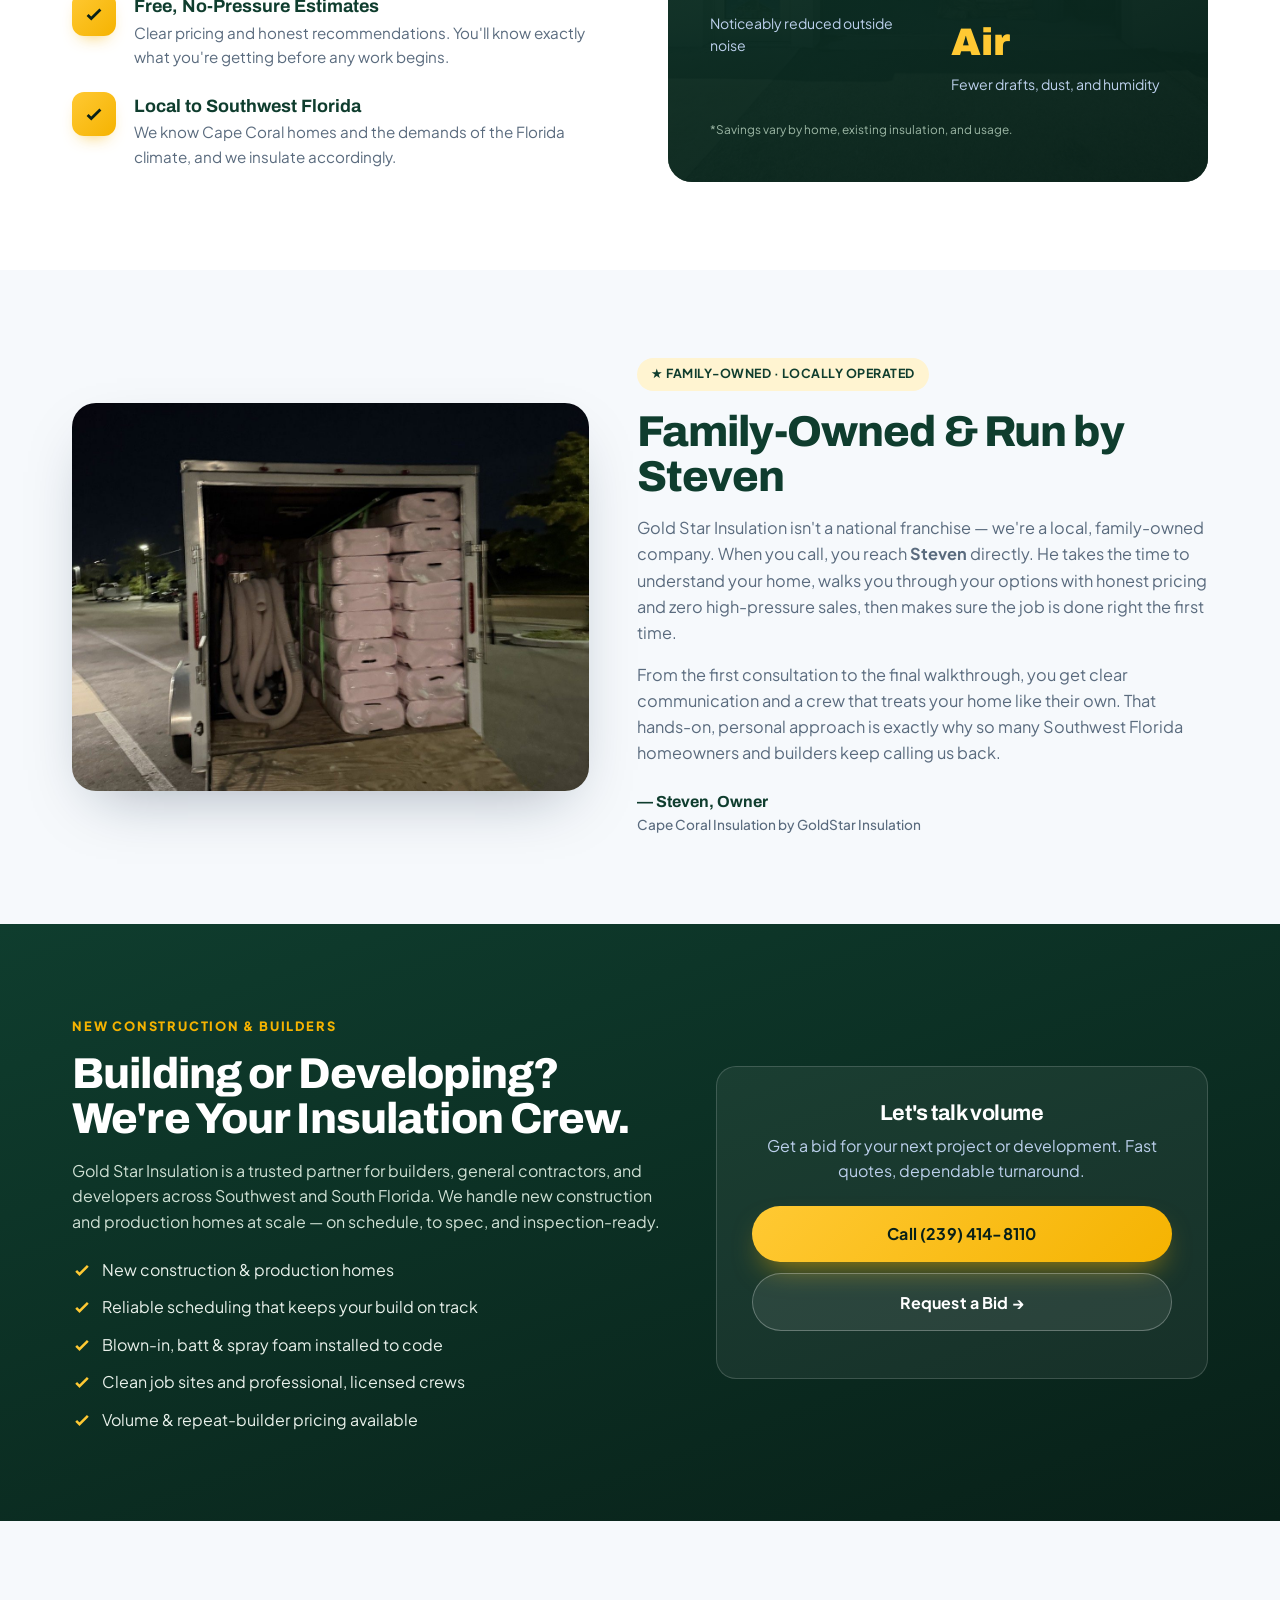
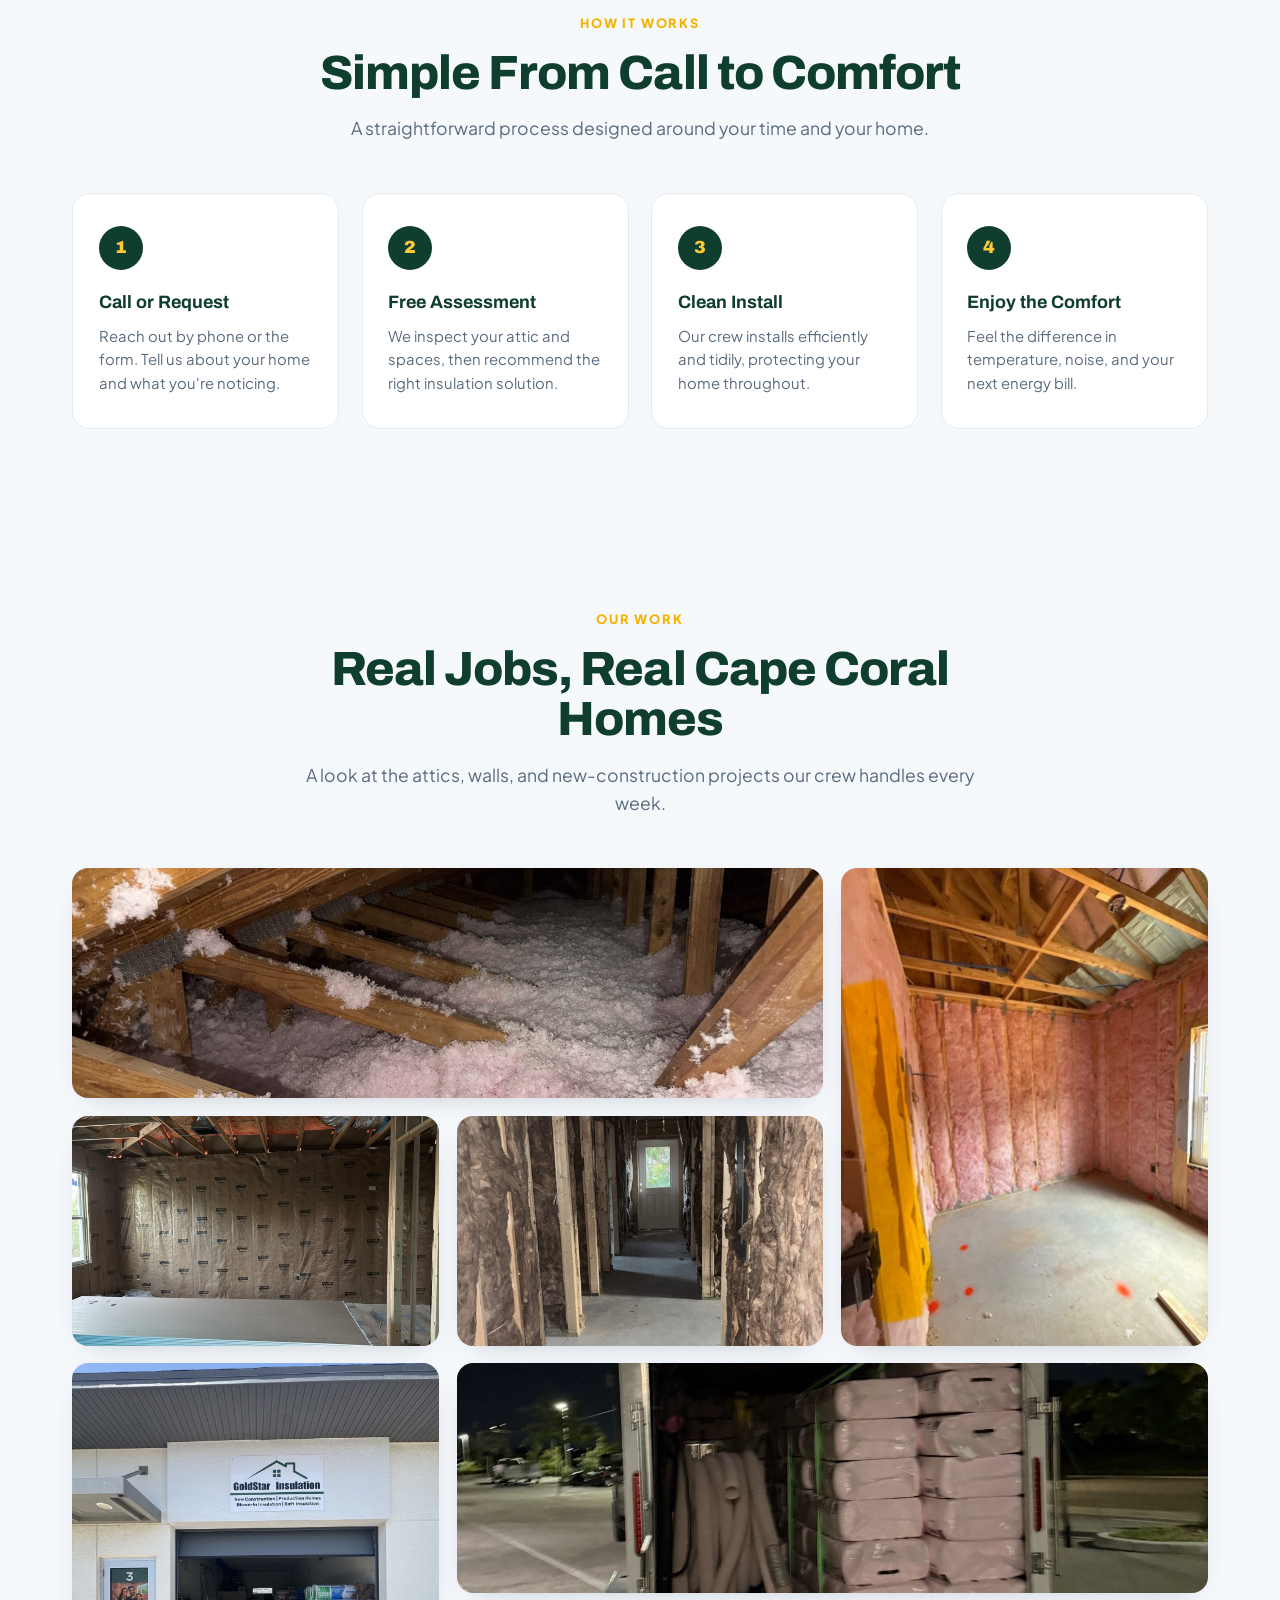
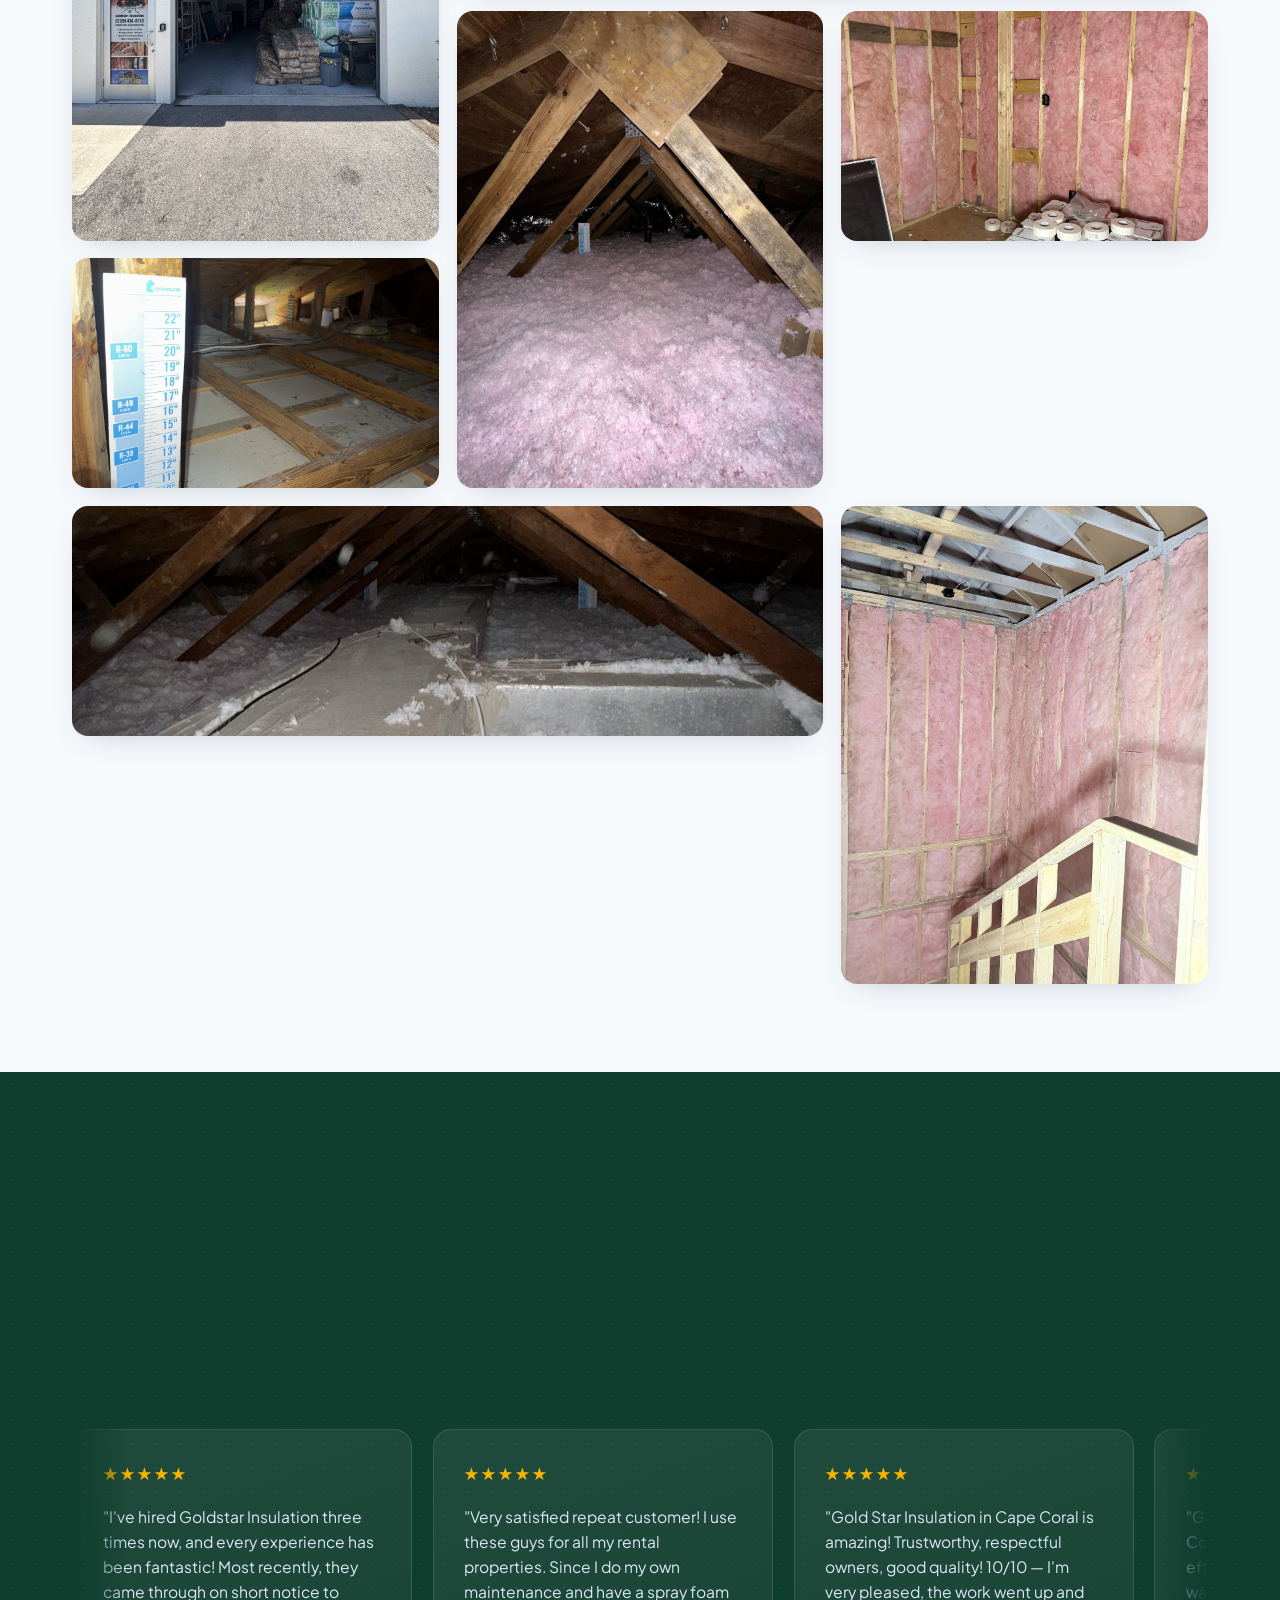
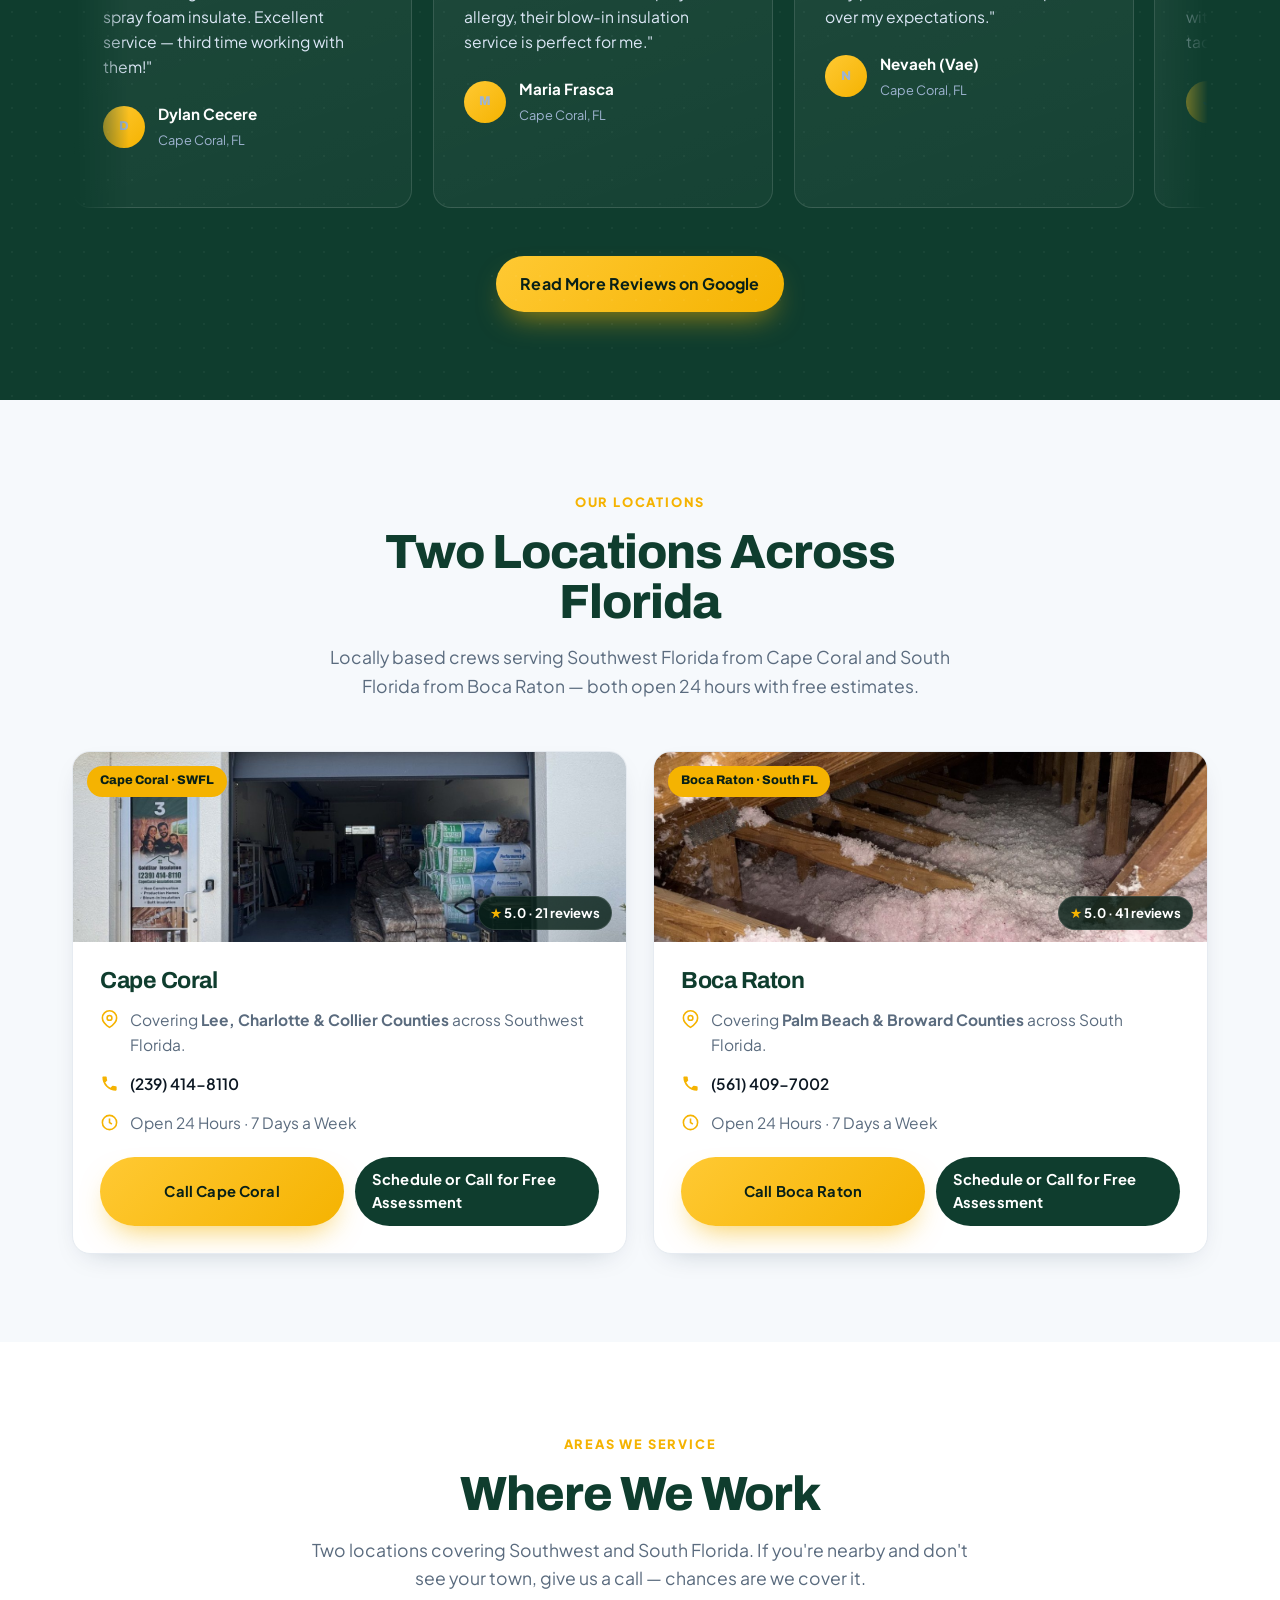
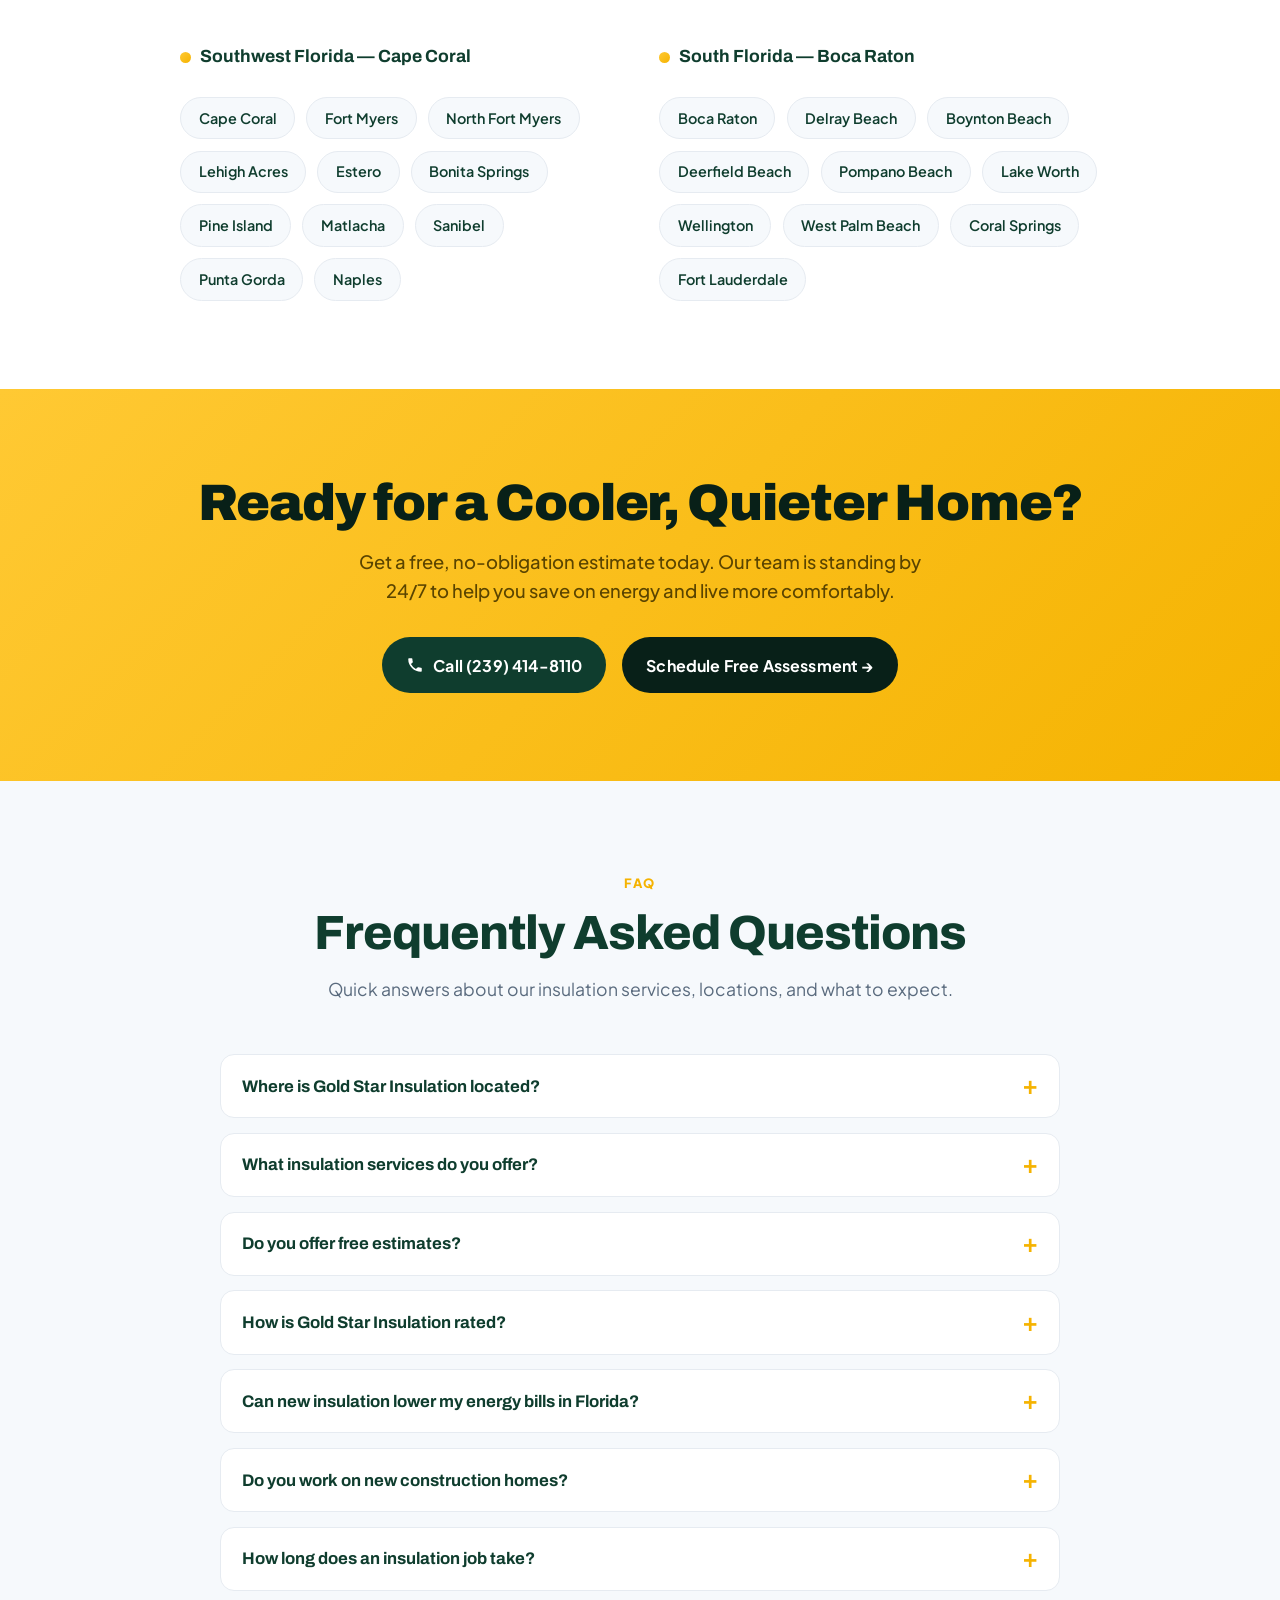
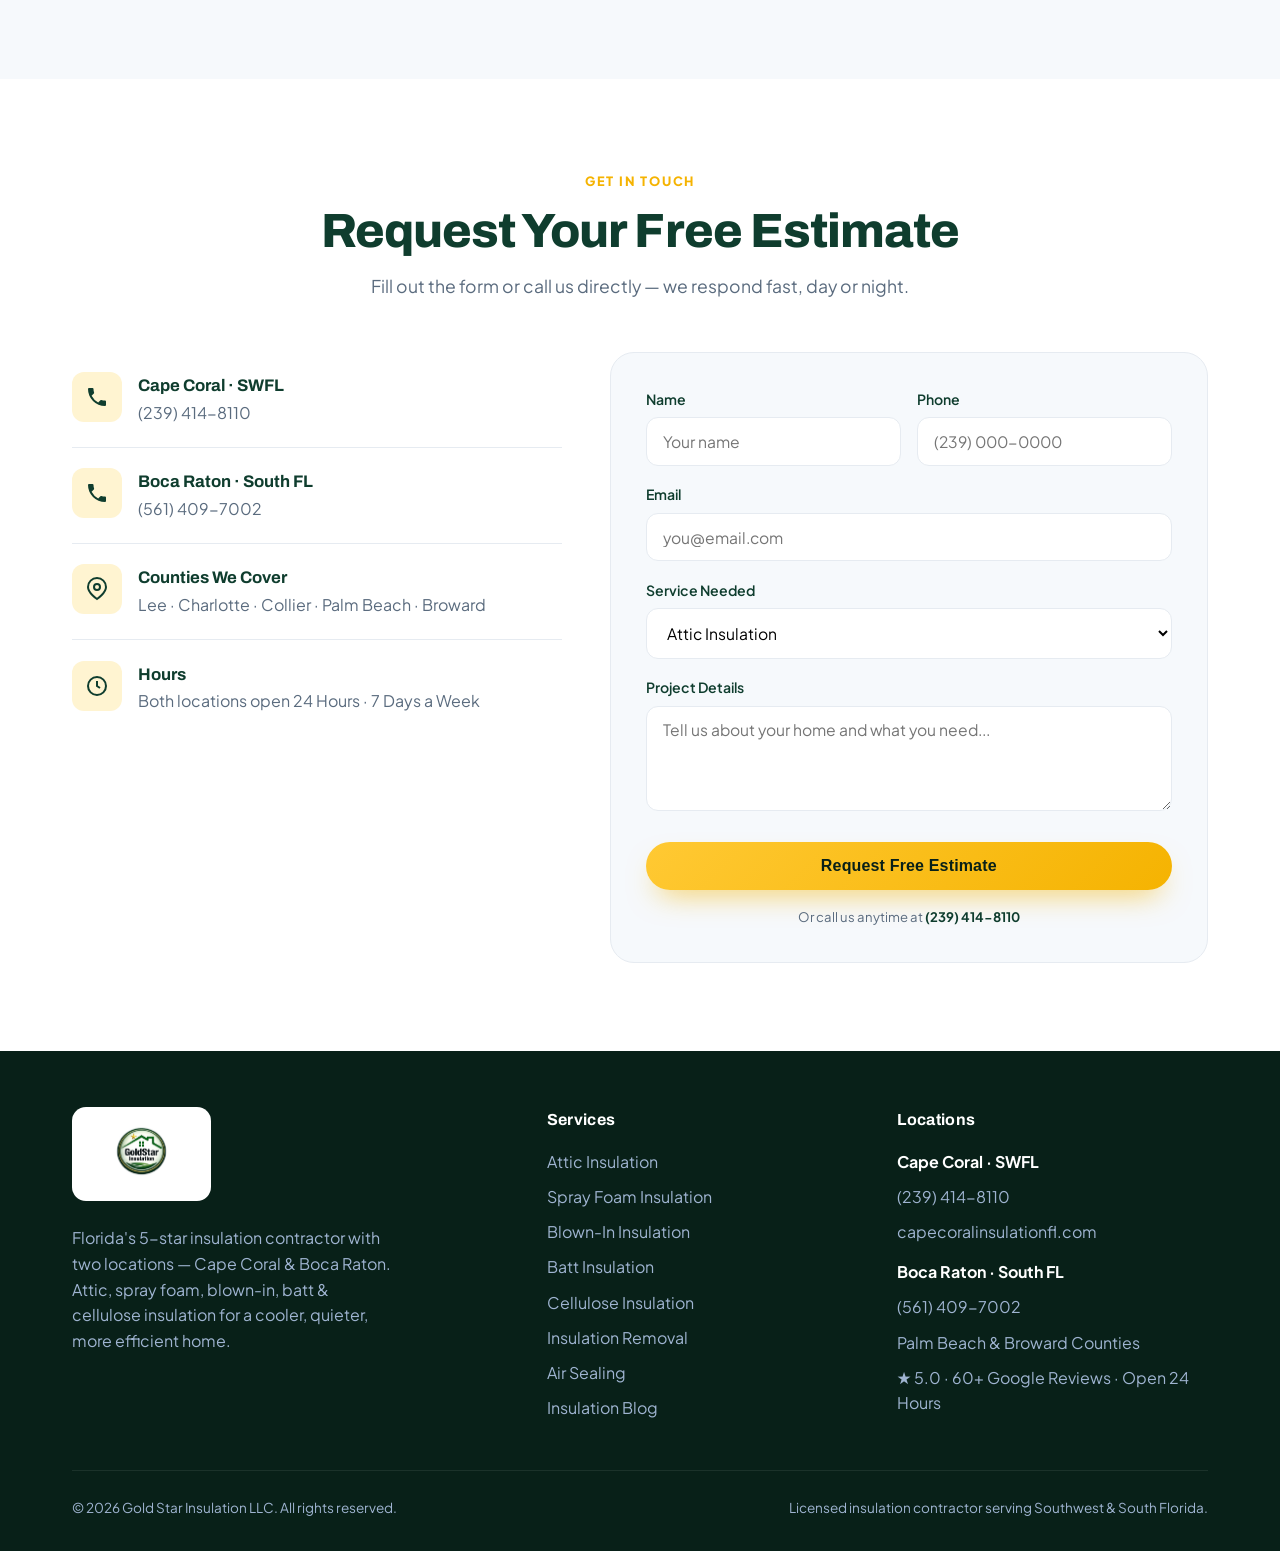
==== commit 86bca057: "Add Vercel Web Analytics tracking" ====
--- a/index.html
+++ b/index.html
@@ -1320,5 +1320,8 @@
 
 <!-- Housecall Pro Online Booking widget -->
 <script async src="https://online-booking.housecallpro.com/script.js?token=d3653022032045e8ab68cf0ee8b87ff5&orgName=GoldStar-Insulation-LLC"></script>
+<!-- Vercel Web Analytics -->
+<script>window.va=window.va||function(){(window.vaq=window.vaq||[]).push(arguments);};</script>
+<script defer src="/_vercel/insights/script.js"></script>
 </body>
 </html>
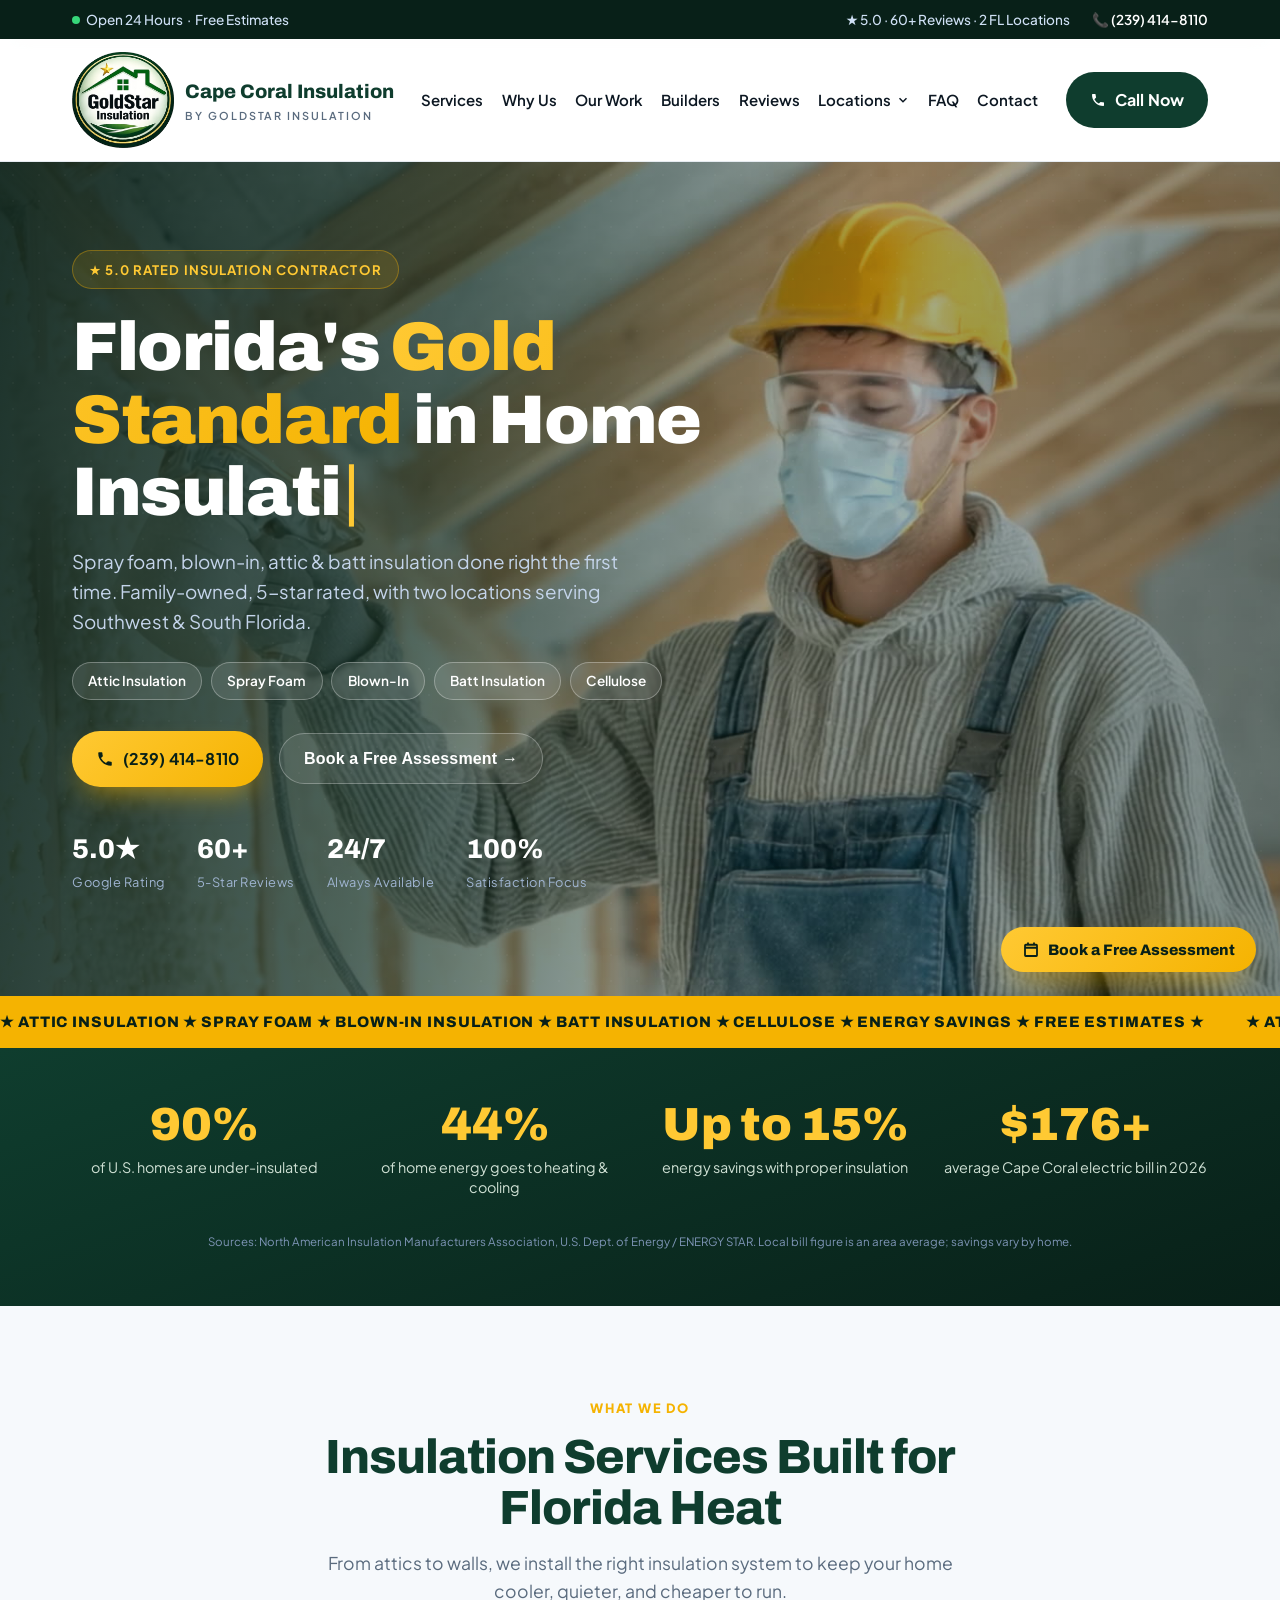
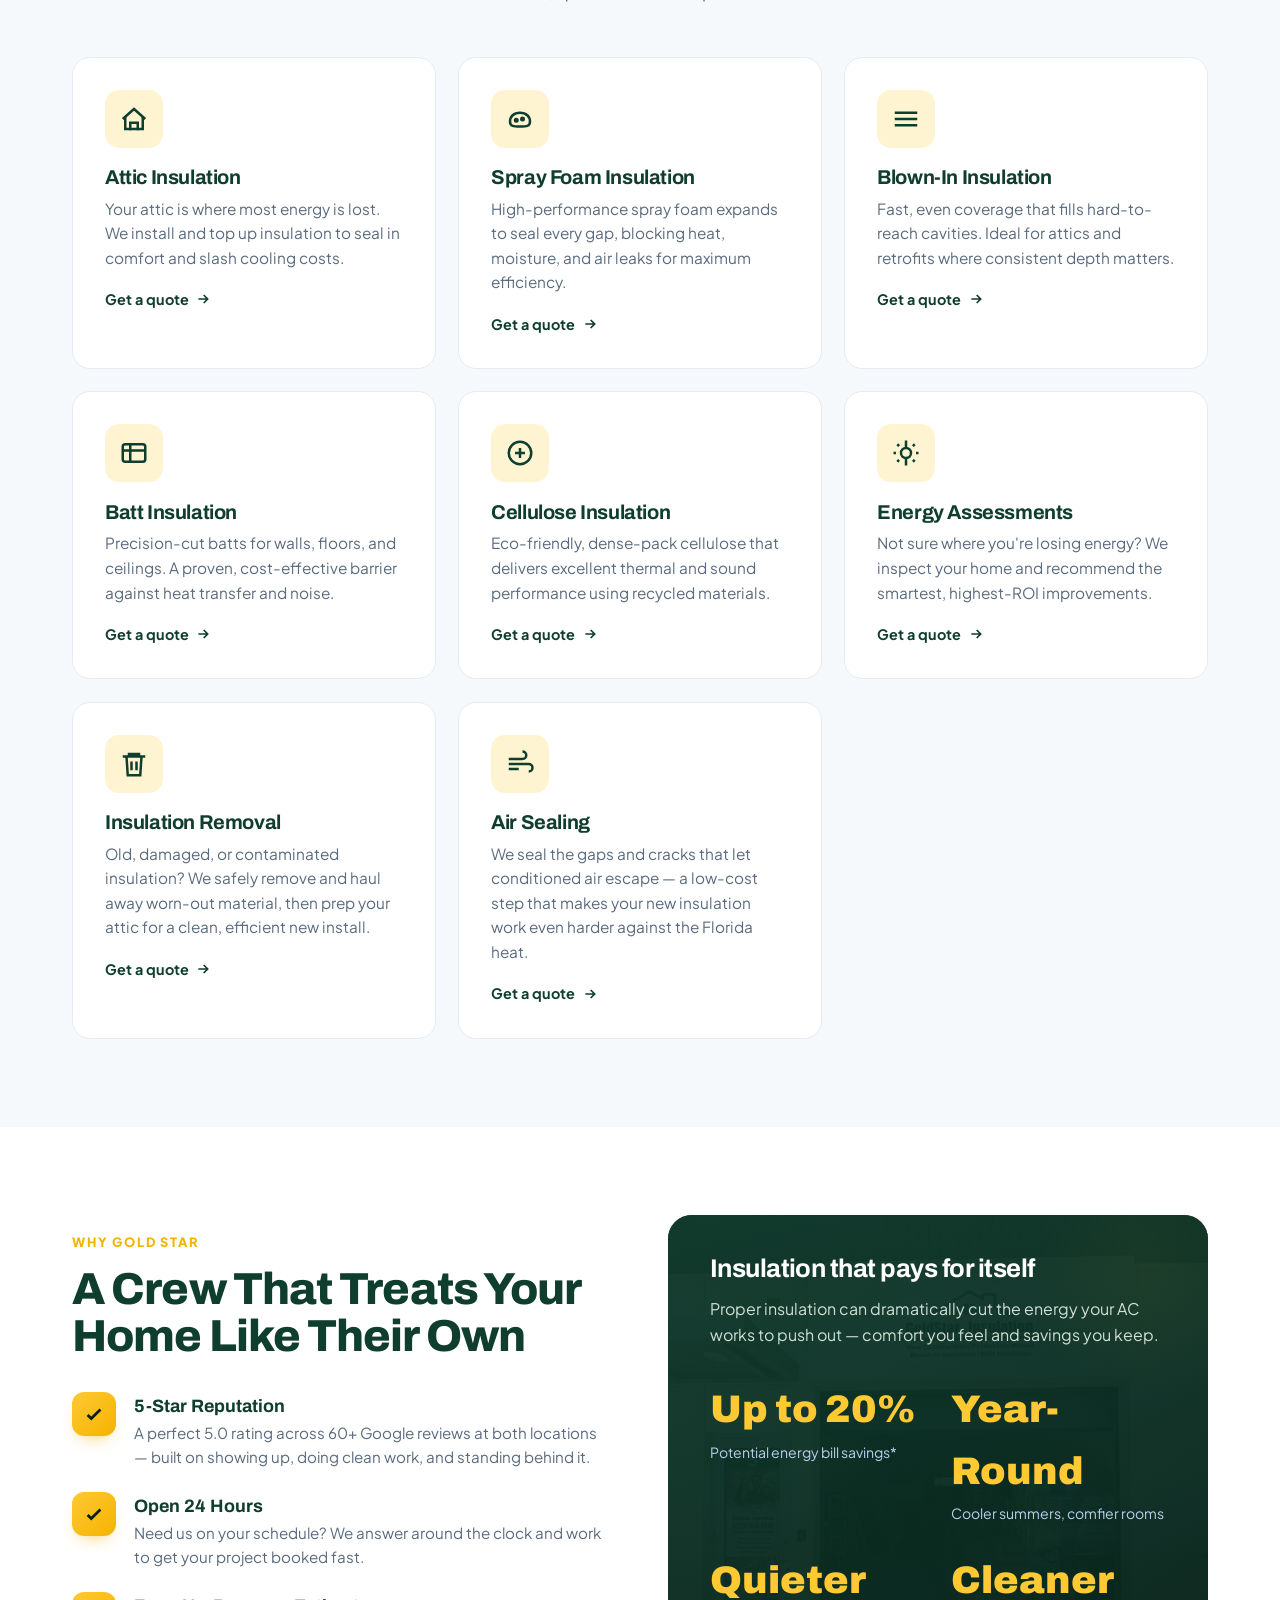
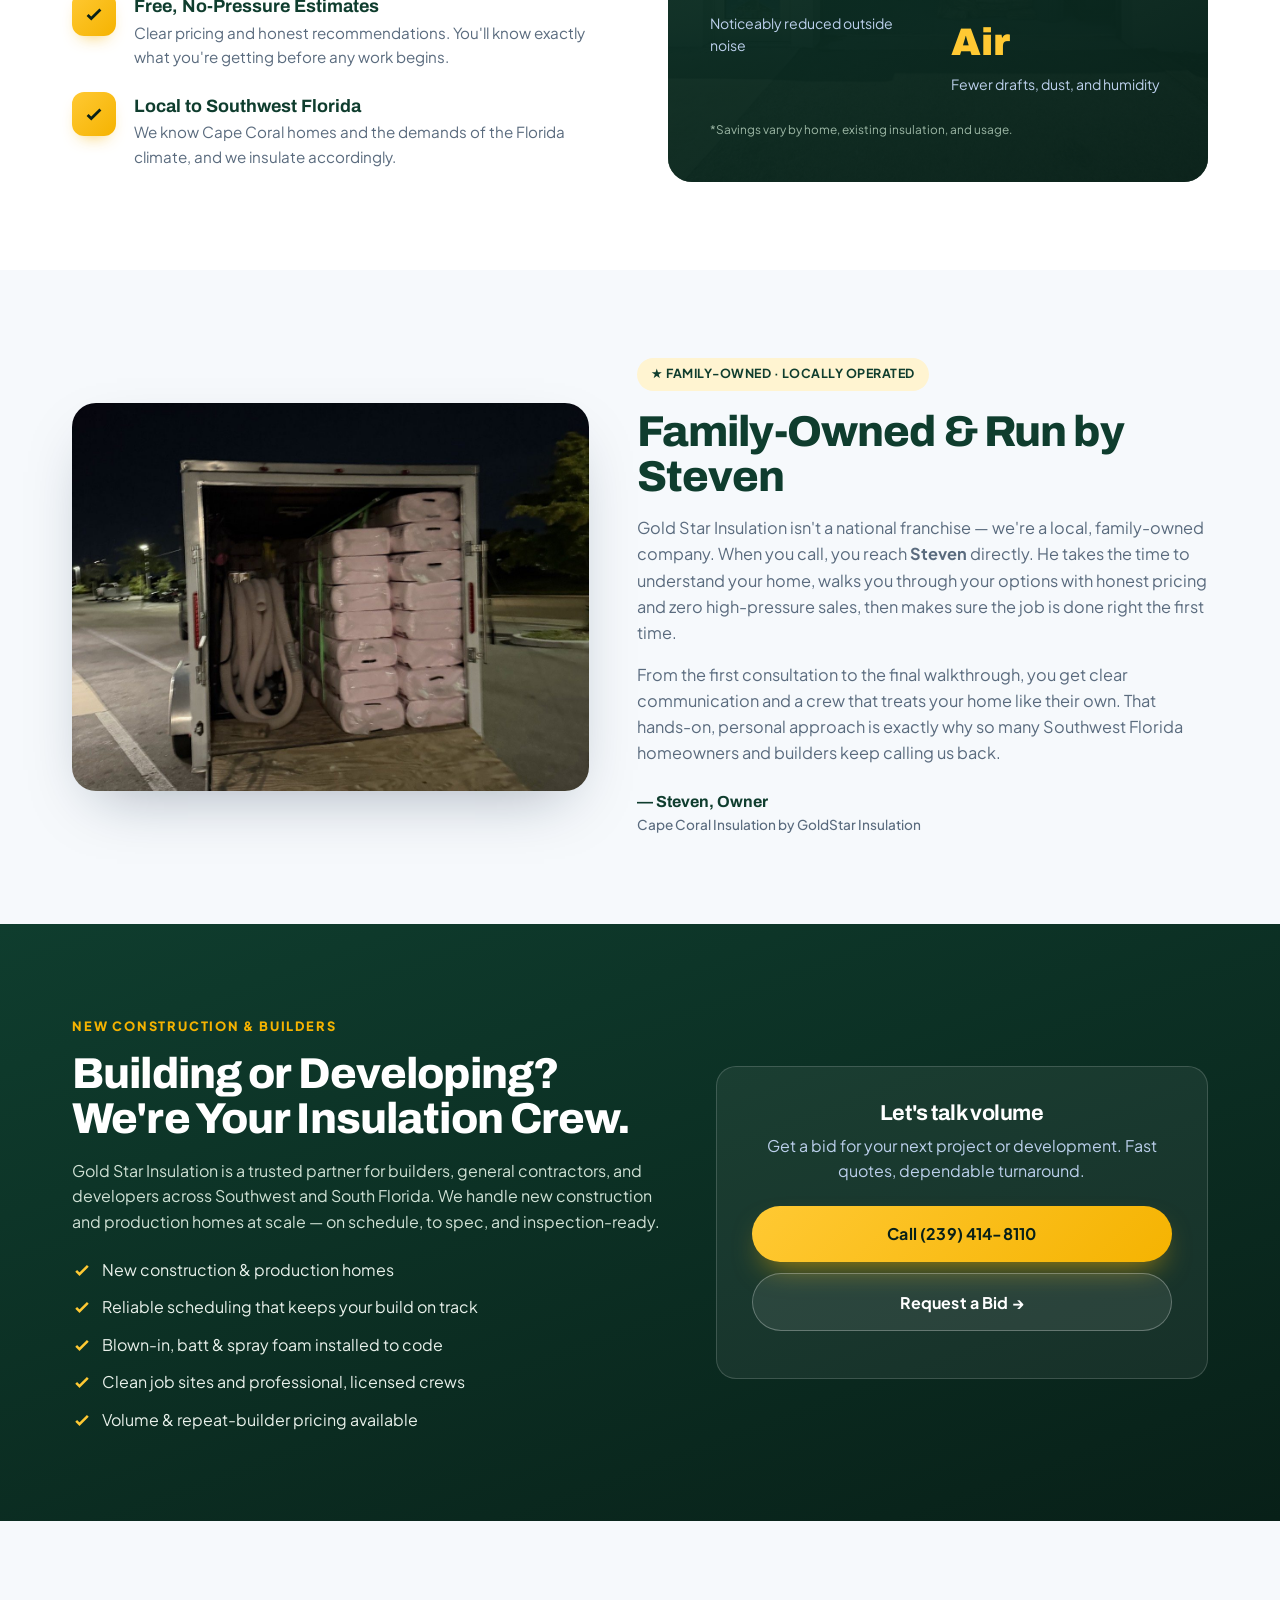
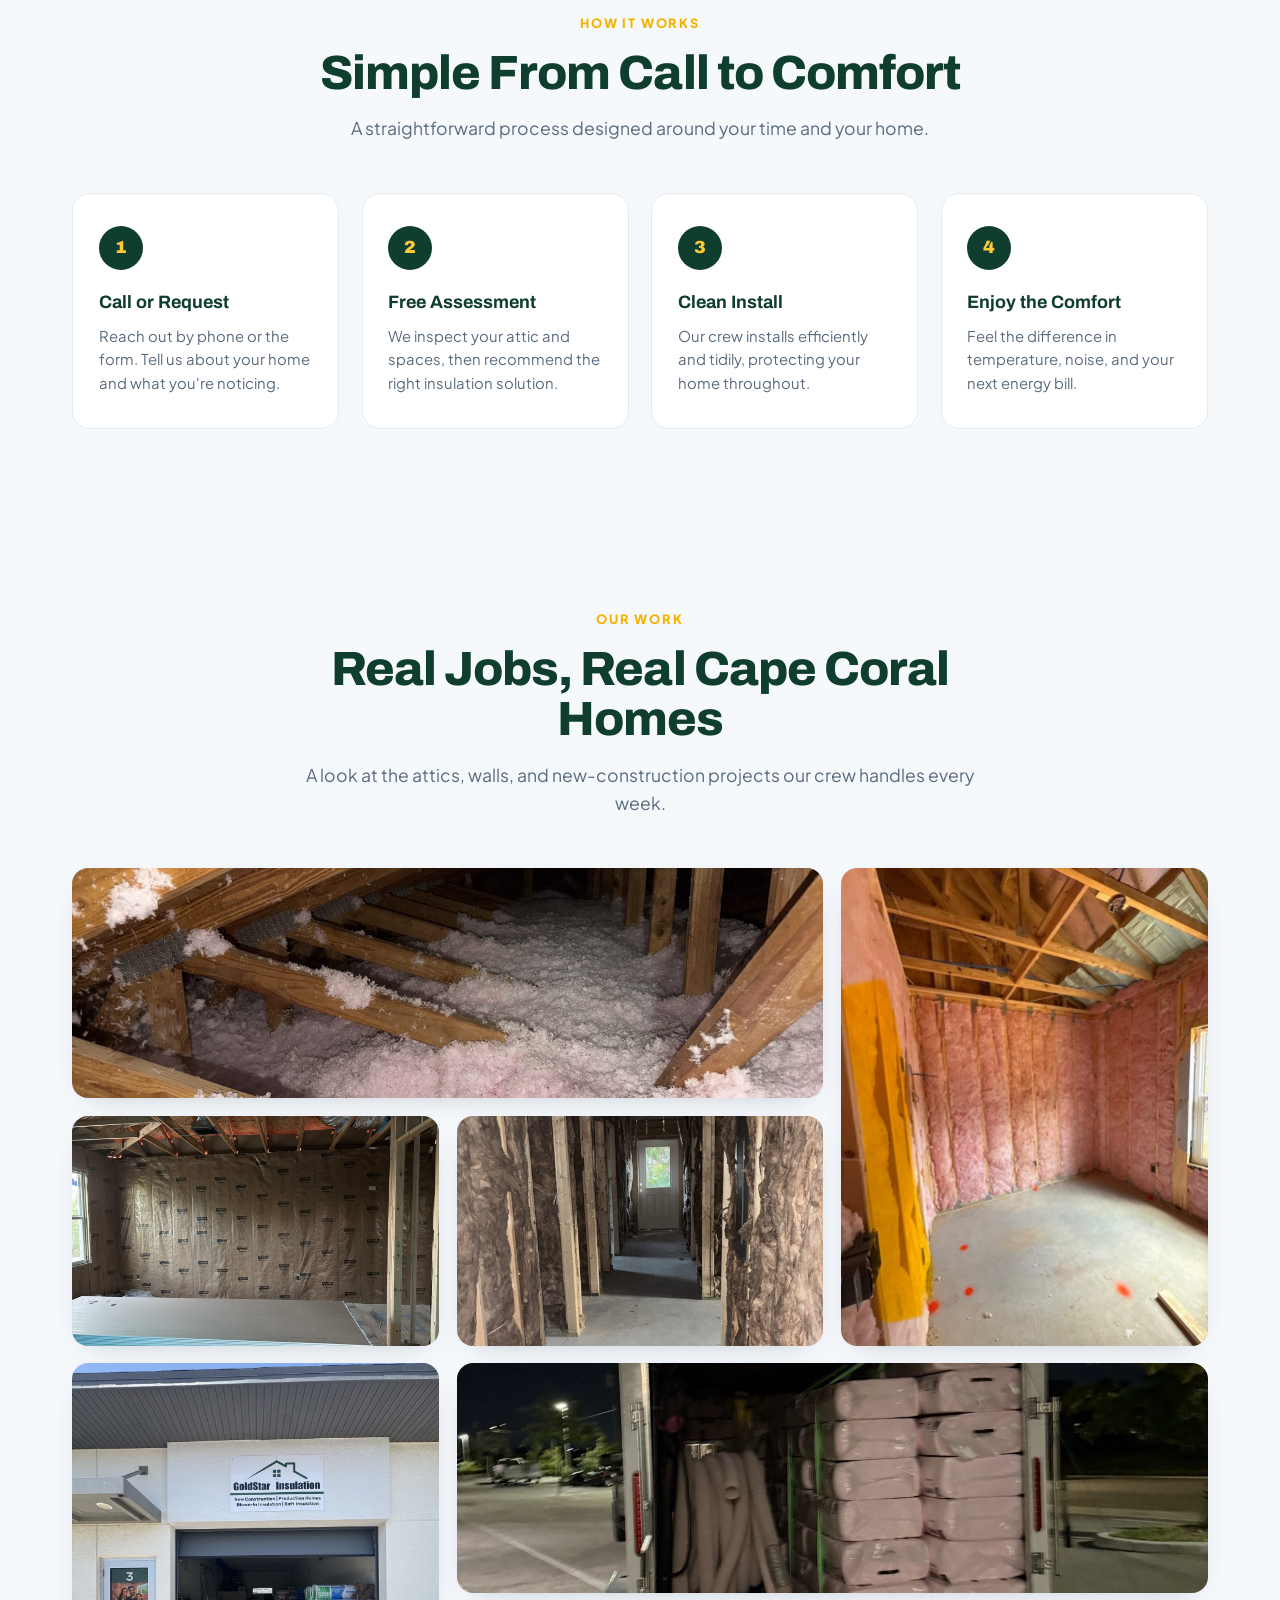
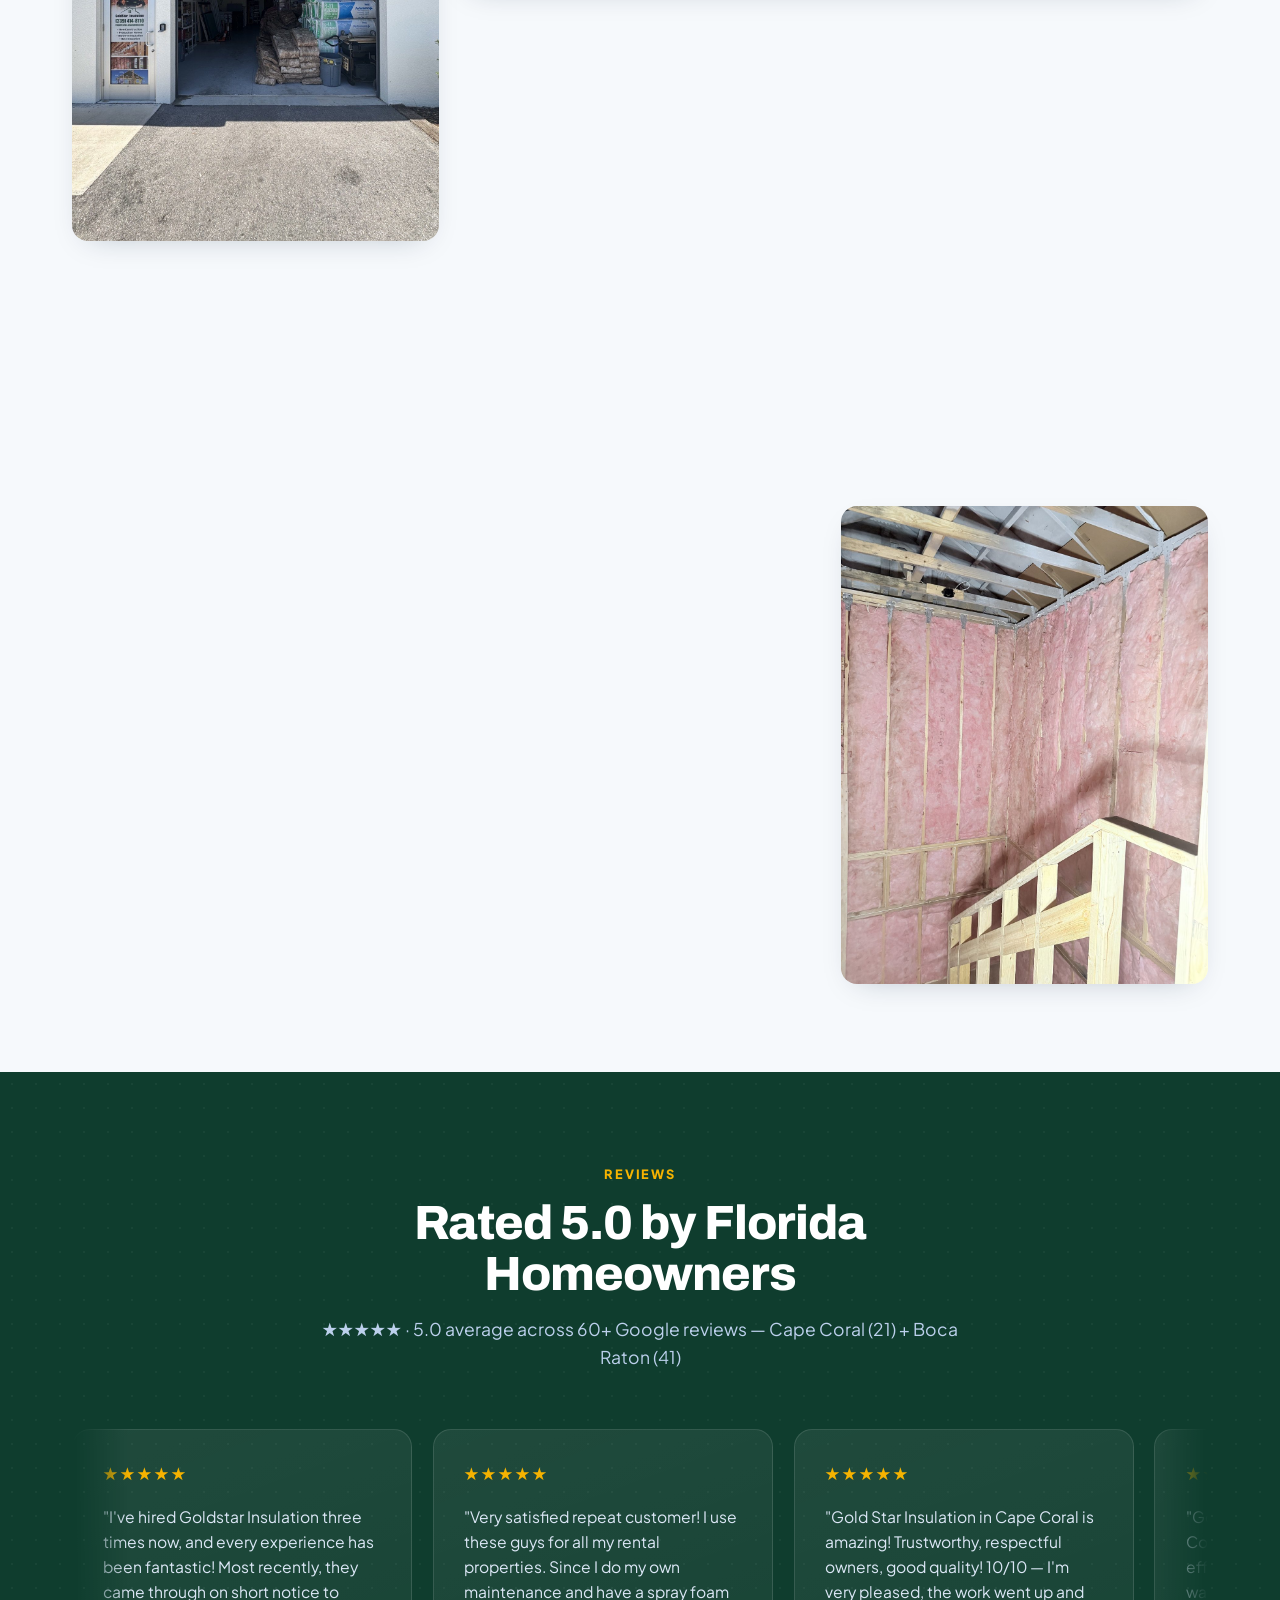
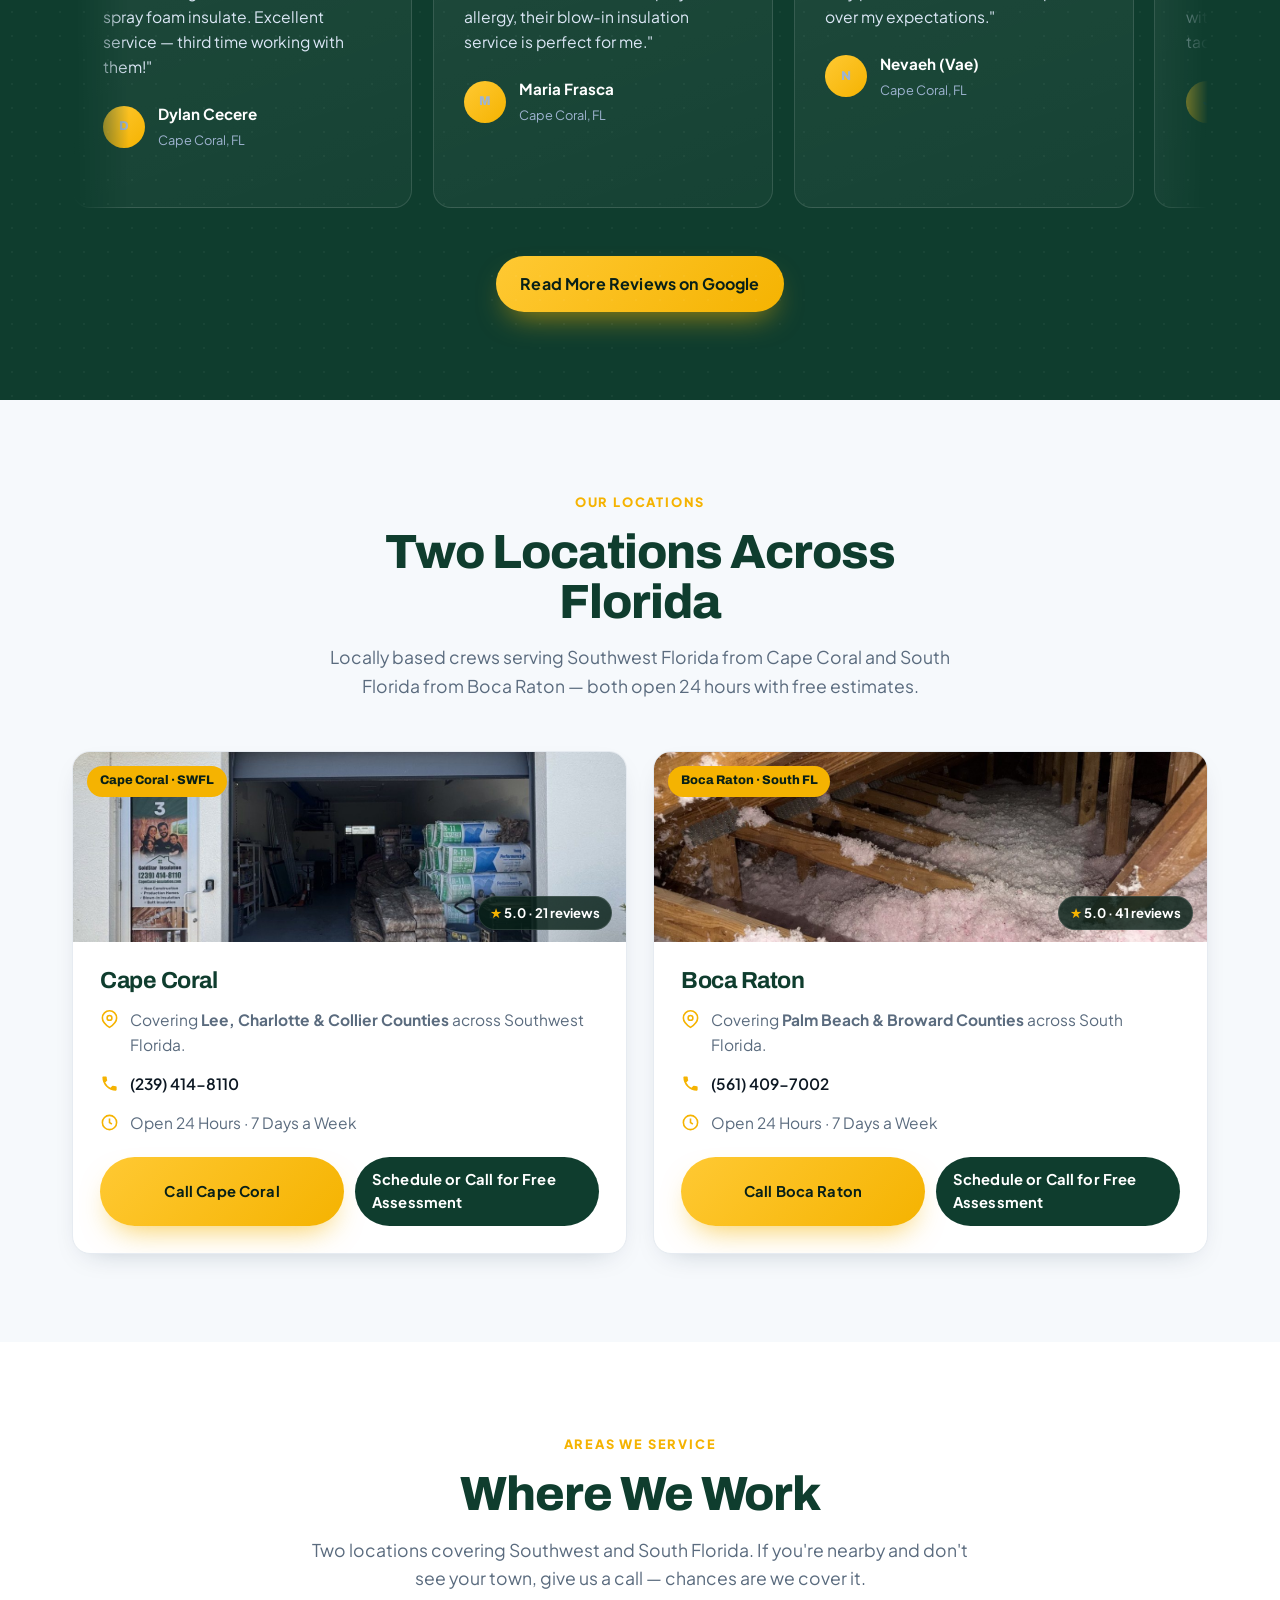
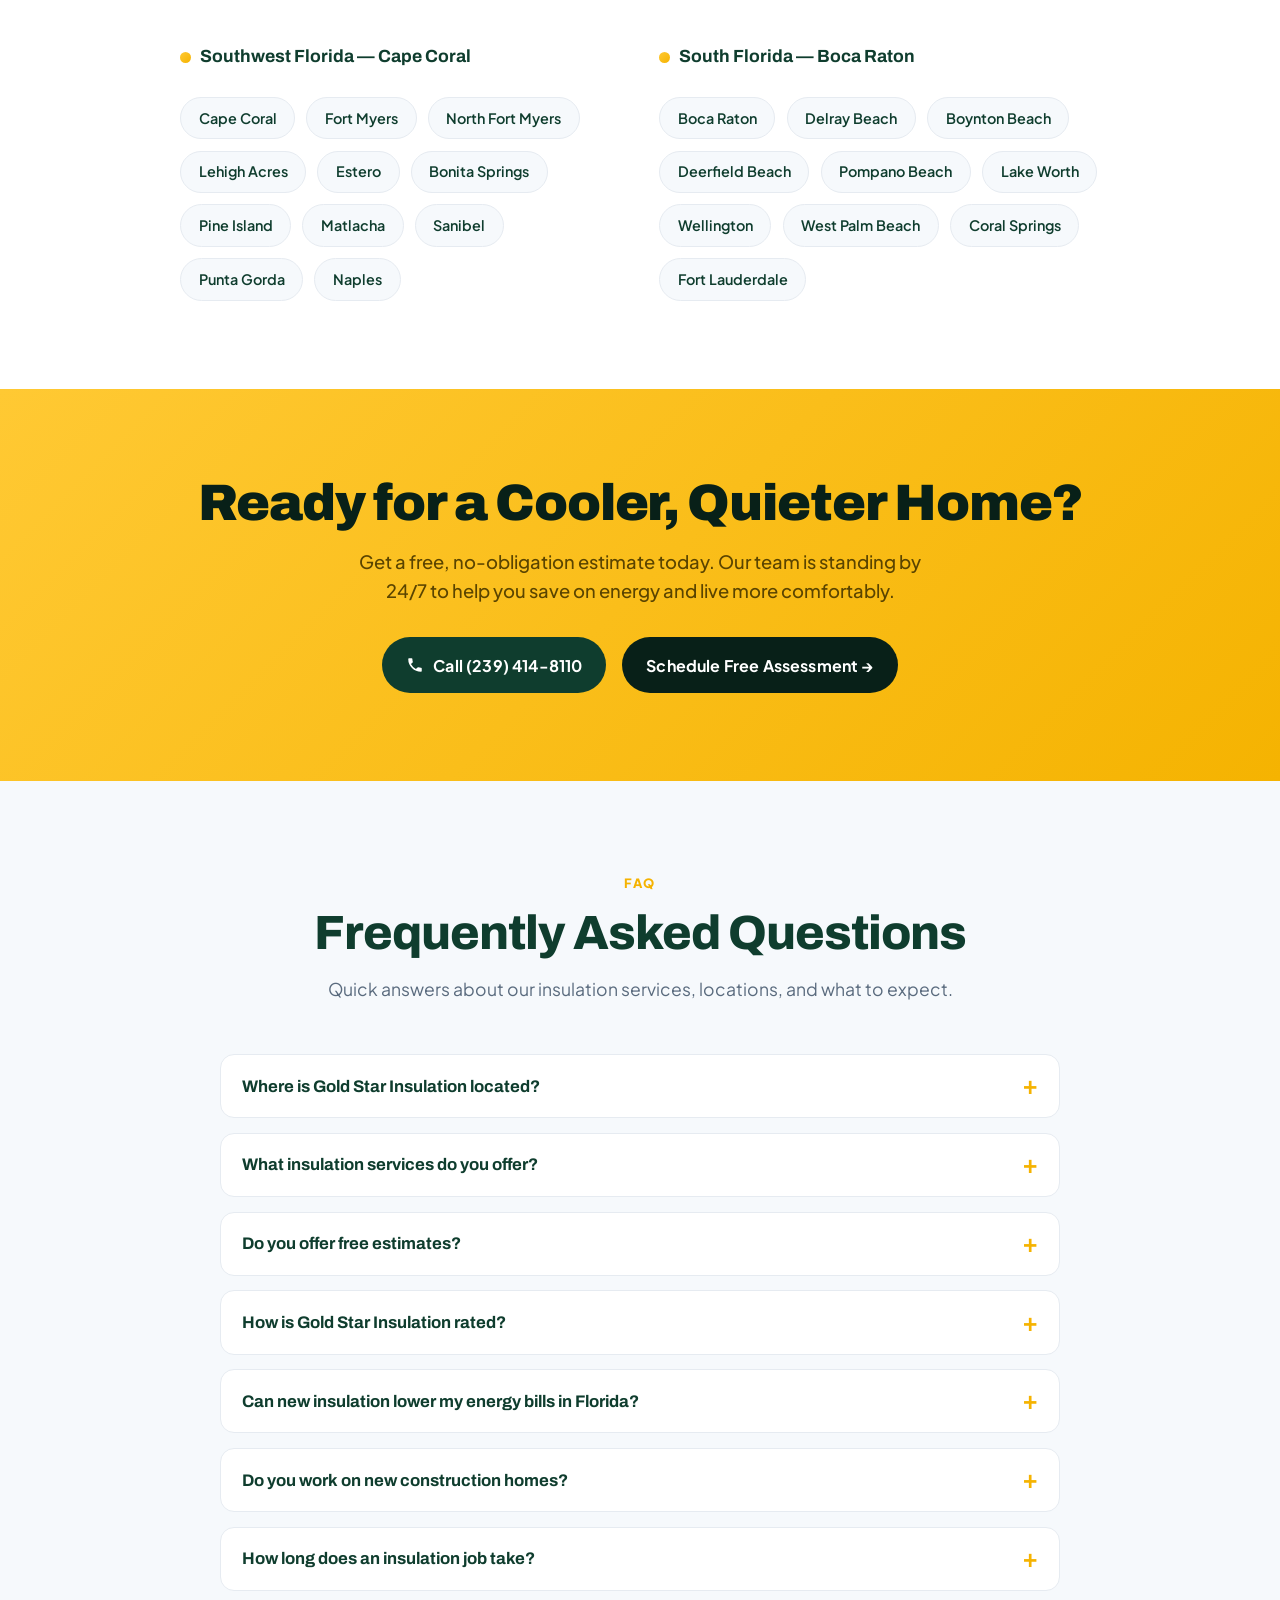
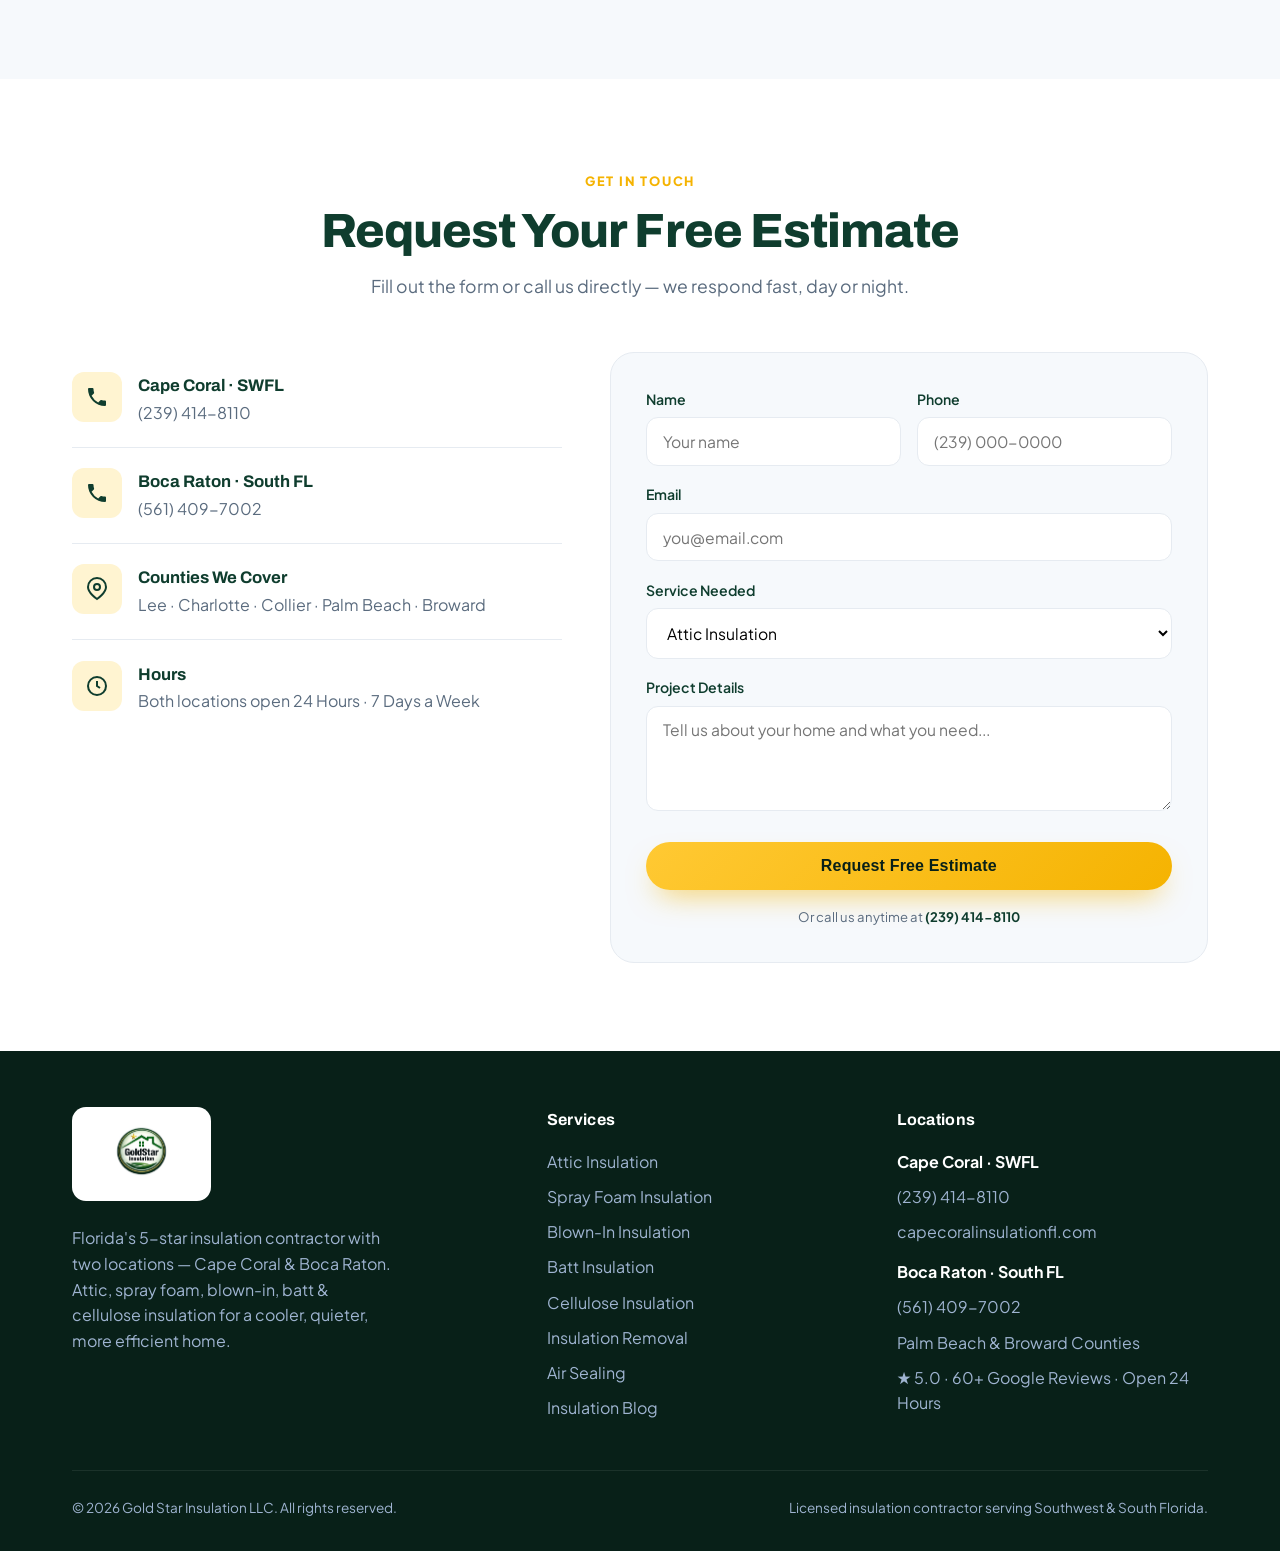
==== commit e91b1b48: "Add custom event tracking (book, call, form)" ====
--- a/index.html
+++ b/index.html
@@ -1159,6 +1159,7 @@
   var HCP_BOOK_URL = "https://book.housecallpro.com/book/GoldStar-Insulation-LLC/d3653022032045e8ab68cf0ee8b87ff5?v2=true";
   function bookNow(e){
     if(e && e.preventDefault) e.preventDefault();
+    if(window.va) window.va('event', { name: 'Book Assessment Click' });
     if(window.HCPWidget && typeof HCPWidget.openModal === 'function'){ HCPWidget.openModal(); }
     else { window.open(HCP_BOOK_URL, '_blank', 'noopener'); }
     return false;
@@ -1166,6 +1167,10 @@
   document.querySelectorAll('[data-book]').forEach(function(a){
     a.setAttribute('href', HCP_BOOK_URL);
     a.addEventListener('click', bookNow);
+  });
+  // Track click-to-call taps (phone links) as a conversion event
+  document.querySelectorAll('a[href^="tel:"]').forEach(function(a){
+    a.addEventListener('click', function(){ if(window.va) window.va('event', { name: 'Call Click' }); });
   });
 
   // Hero typewriter effect
@@ -1281,6 +1286,7 @@
     })
     .then(function(r){ if(!r.ok) throw new Error("network"); return r.json(); })
     .then(function(){
+      if(window.va) window.va('event', { name: 'Estimate Request' });
       btn.textContent = "✓ Thanks! We'll be in touch shortly";
       btn.style.background = "#1f8f4e"; btn.style.color = "#fff";
       f.reset();
@@ -1296,6 +1302,7 @@
   function heroSubmit(e){
     e.preventDefault();
     const f = e.target;
+    if(window.va) window.va('event', { name: 'Hero Assessment Submit' });
     const btn = f.querySelector('button');
     // If a Housecall Pro booking URL is set, send them there; otherwise thank + call fallback
     if(typeof BOOKING_URL !== 'undefined' && /^https?:/i.test(BOOKING_URL)){
